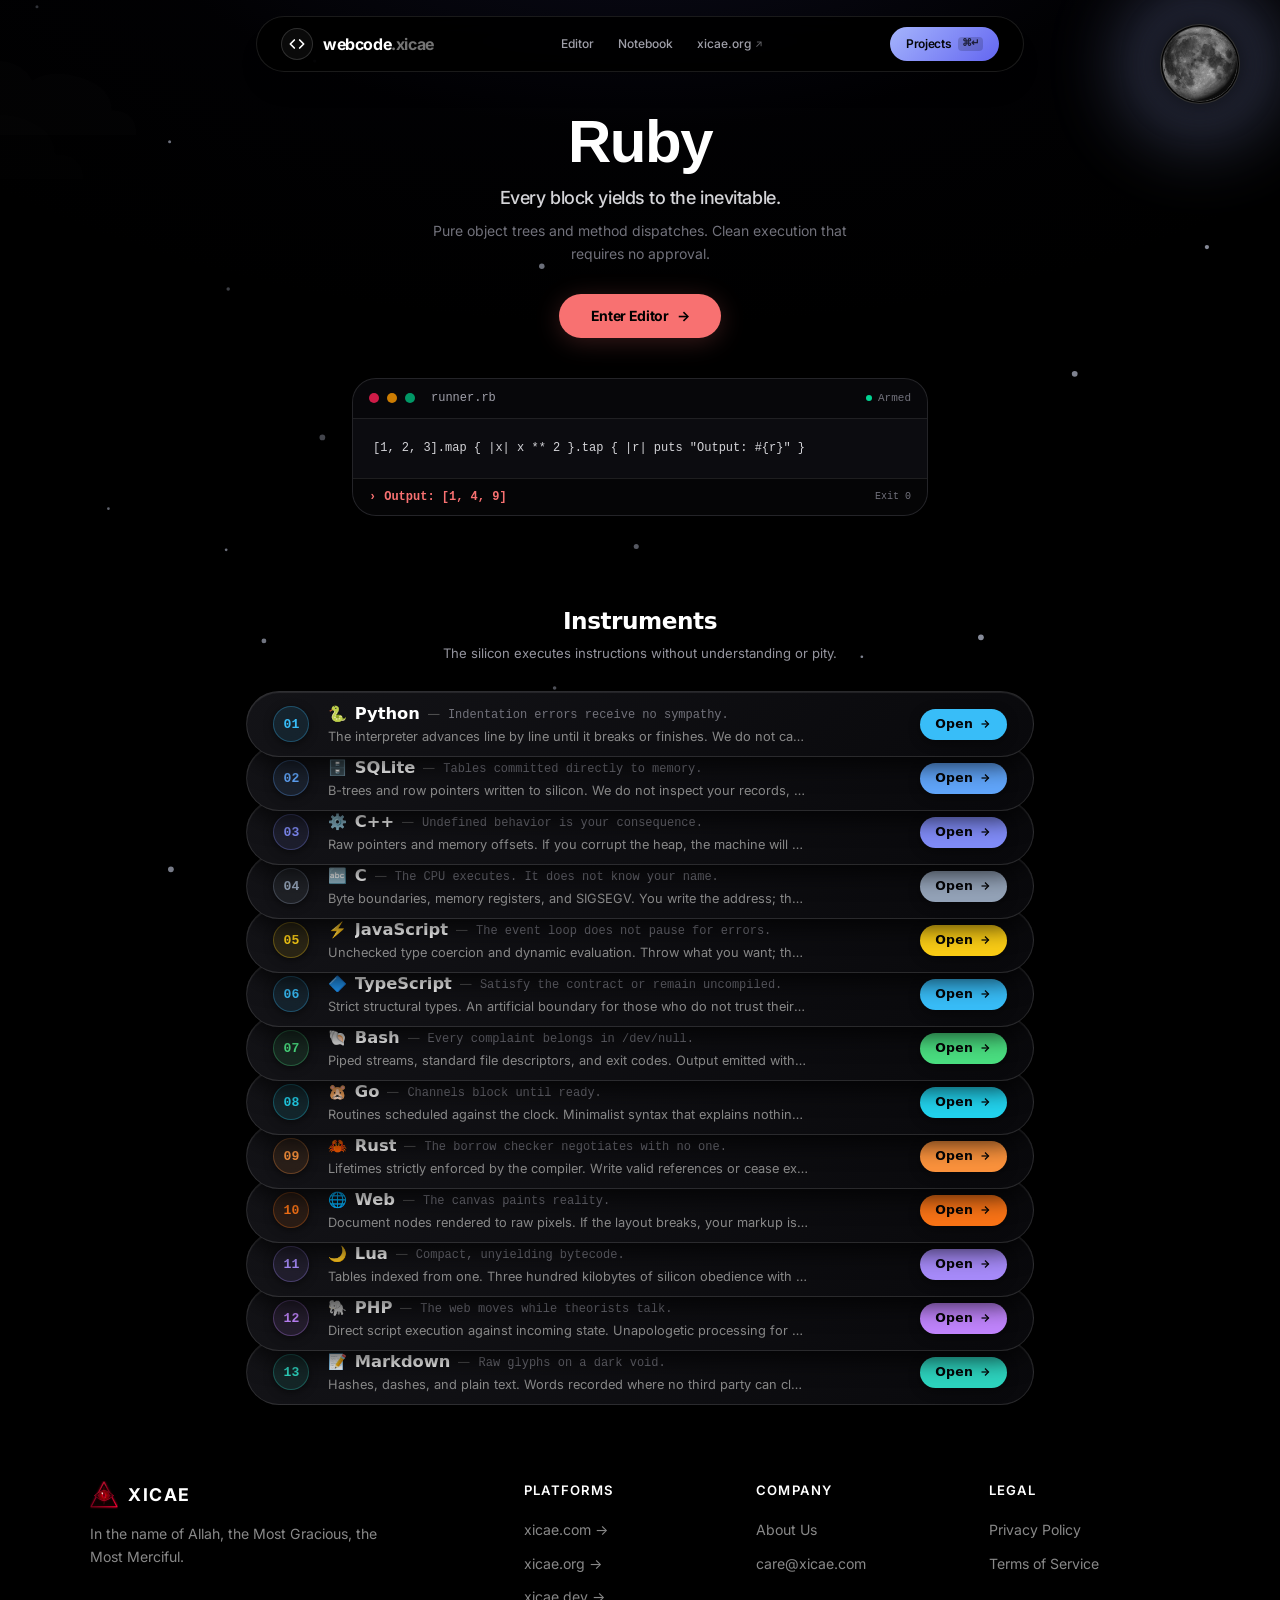
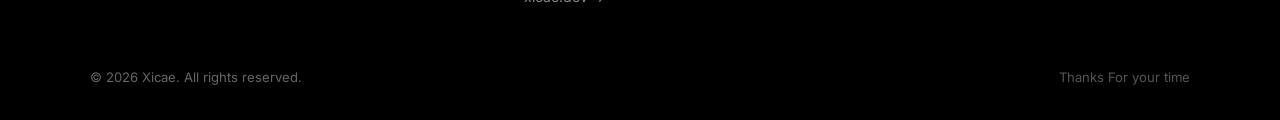
==== index.html @ 0f94bc00 "chore(release): verified static production build" ====
<!DOCTYPE html><html lang="en" class="dark"><head><meta charset="UTF-8"><meta name="viewport" content="width=device-width, initial-scale=1.0, interactive-widget=resizes-content"><link rel="icon" type="image/svg+xml" href="/favicon.svg"><link rel="apple-touch-icon" href="/apple-touch-icon.png"><link rel="manifest" href="/manifest.json"><meta name="theme-color" content="#000000"><meta name="color-scheme" content="dark"><link rel="canonical" href="https://ruby.xicae.dev/"><!-- Google Site Verification & Search Engine Directives --><meta name="google-site-verification" content="MqQHyilcFbIKvO7rDTBik4ATEg0v3QpHiaigQf0tq5s"><meta name="robots" content="index, follow, max-image-preview:large, max-snippet:-1, max-video-preview:-1"><!-- Instant Theme & Season Hydration --><script>(function(){const forceTheme = "dark";

      try {
        if (forceTheme === 'light') {
          document.documentElement.classList.remove('dark');
          document.documentElement.classList.add('light');
        } else if (forceTheme === 'dark') {
          document.documentElement.classList.remove('light');
          document.documentElement.classList.add('dark');
        } else {
          const match = document.cookie.match(/(?:^|; )webcode_theme=([^;]*)/);
          const cookieTheme = match ? decodeURIComponent(match[1]) : null;
          const localTheme = localStorage.getItem('webcode_theme');
          const theme = cookieTheme || localTheme || 'dark';
          if (theme === 'light') {
            document.documentElement.classList.remove('dark');
            document.documentElement.classList.add('light');
          } else {
            document.documentElement.classList.remove('light');
            document.documentElement.classList.add('dark');
          }
        }

        const savedSeason = localStorage.getItem('webcode_season') || 'full';
        document.documentElement.dataset.season = savedSeason;

        const isOled = localStorage.getItem('webcode_oled_mode') === 'true';
        if (isOled) {
          document.documentElement.dataset.oled = 'true';
          document.documentElement.classList.add('oled-mode');
        }
      } catch (e) {}
    })();</script><!-- SEO Meta Tags --><title>Ruby — Every block yields to the inevitable.</title><meta name="title" content="Ruby — Every block yields to the inevitable."><meta name="description" content="Pure object trees and method dispatches. Clean execution that requires no approval."><meta name="keywords" content="code editor, online compiler, python 3.12 editor, sqlite online, javascript playground, c++ online, webcode"><meta name="author" content="Xicae"><!-- Open Graph / Facebook --><meta property="og:type" content="website"><meta property="og:url" content="https://ruby.xicae.dev/"><meta property="og:title" content="Ruby — Every block yields to the inevitable."><meta property="og:description" content="Pure object trees and method dispatches. Clean execution that requires no approval."><meta property="og:image" content="https://webcode.xicae.dev/og-image.jpg"><meta property="og:image:width" content="1200"><meta property="og:image:height" content="630"><meta property="og:image:alt" content="WebCode Code Editor"><meta property="og:site_name" content="WebCode • Modern Code Editor"><meta property="og:locale" content="en_US"><!-- Twitter Card --><meta property="twitter:card" content="summary_large_image"><meta property="twitter:url" content="https://ruby.xicae.dev/"><meta property="twitter:title" content="Ruby — Every block yields to the inevitable."><meta property="twitter:description" content="Pure object trees and method dispatches. Clean execution that requires no approval."><meta property="twitter:image" content="https://webcode.xicae.dev/og-image.jpg"><!-- Organization Structured Data --><script type="application/ld+json">{"@context":"https://schema.org","@type":"Organization","@id":"https://xicae.org/#organization","name":"Xicae","url":"https://xicae.org","logo":"https://webcode.xicae.dev/favicon.svg"}</script><!-- Fonts: JetBrains Mono & Inter --><link rel="dns-prefetch" href="https://fonts.googleapis.com"><link rel="dns-prefetch" href="https://fonts.gstatic.com"><link rel="preconnect" href="https://fonts.googleapis.com"><link rel="preconnect" href="https://fonts.gstatic.com" crossorigin><link href="https://fonts.googleapis.com/css2?family=Inter:wght@400;500;600;700&family=JetBrains+Mono:wght@400;500;600&display=swap" rel="stylesheet"><link rel="stylesheet" href="/_astro/ideList.B0OX_Iau.css"><link rel="stylesheet" href="/_astro/index.CW1p8RVf.css"></head><body class="bg-[#000000] text-[#ffffff] antialiased selection:bg-white/20 selection:text-white min-h-screen flex flex-col font-['Inter',-apple-system,BlinkMacSystemFont,sans-serif] overflow-x-hidden"><div id="spatial-page-root" class="w-full flex-1 flex flex-col"><script type="application/ld+json">{"@context":"https://schema.org","@graph":[{"@type":"SoftwareApplication","name":"Ruby — Xicae","applicationCategory":"DeveloperApplication","operatingSystem":"Web Browser","offers":{"@type":"Offer","price":"0","priceCurrency":"USD"},"description":"Pure object trees and method dispatches. Clean execution that requires no approval."}]}</script><!-- Background Landscape Layer (z-0) --><div id="landscape-root" class="fixed inset-0 pointer-events-none z-0 overflow-hidden select-none transition-colors duration-1000" data-astro-cid-alc7umym><!-- Canvas Overlay for Stars, Rain, Blood Embers, Fog Motifs --><canvas id="weather-fx-canvas" class="absolute inset-0 w-full h-full pointer-events-none z-10" data-astro-cid-alc7umym></canvas><!-- Lightning Flash Overlay for Thunderstorms --><div id="lightning-flash-overlay" class="absolute inset-0 bg-white/20 pointer-events-none z-20 opacity-0 transition-opacity duration-75" data-astro-cid-alc7umym></div><!-- Drifting Eerie Fog & Cloud Wisps --><div class="cloud-layer absolute inset-0 z-0 overflow-hidden pointer-events-none opacity-20 transition-opacity duration-1000" data-astro-cid-alc7umym><svg class="cloud cloud-1 absolute top-8 sm:top-12 -left-40 w-72 sm:w-96 h-28 text-white/[0.04]" viewBox="0 0 100 45" fill="currentColor" data-astro-cid-alc7umym><path d="M15,35 Q5,35 5,22 Q5,12 18,12 Q22,5 34,5 Q46,5 50,13 Q58,8 70,12 Q82,16 82,25 Q92,25 92,35 Z" data-astro-cid-alc7umym></path></svg><svg class="cloud cloud-2 absolute top-14 sm:top-20 -left-64 w-80 sm:w-[480px] h-32 text-white/[0.02]" viewBox="0 0 100 45" fill="currentColor" data-astro-cid-alc7umym><path d="M20,35 Q10,35 10,25 Q10,15 22,15 Q25,8 35,8 Q45,8 48,15 Q55,10 65,14 Q75,18 75,26 Q85,26 85,35 Z" data-astro-cid-alc7umym></path></svg></div><!-- Deep Horizon Grounding Fade --><div class="absolute bottom-0 inset-x-0 h-44 bg-gradient-to-t from-black via-black/50 to-transparent pointer-events-none" data-astro-cid-alc7umym></div></div><!-- Majestic Celestial Moon (Top Right in Sky) --><div id="landscape-sun-container" class="fixed top-4 right-5 sm:top-6 sm:right-10 z-[9999] pointer-events-auto flex flex-col items-center select-none cursor-pointer" data-astro-cid-alc7umym><button id="landscape-sun-btn" type="button" onclick="window.cycleWeather ? window.cycleWeather() : null" class="relative group w-14 h-14 sm:w-16 sm:h-16 md:w-20 md:h-20 rounded-full flex items-center justify-center cursor-pointer hover:scale-105 active:scale-95 transition-all duration-300 pointer-events-auto" aria-label="Cycle Moon Phase" data-astro-cid-alc7umym><!-- Deep Atmospheric Corona Bloom --><div id="moon-corona-glow" class="absolute -inset-5 sm:-inset-7 md:-inset-9 rounded-full opacity-70 blur-2xl transition-all duration-1000 pointer-events-none" style="background: var(--season-corona, rgba(165, 180, 252, 0.45));" data-astro-cid-alc7umym></div><!-- Spherical Moon Body with Photorealistic Lunar Photography Texture --><div id="lunar-moon-disc" class="relative w-full h-full rounded-full overflow-hidden border border-white/20 shadow-[0_0_35px_rgba(0,0,0,0.95)] transition-all duration-700 pointer-events-none flex items-center justify-center bg-black" data-astro-cid-alc7umym><svg viewBox="0 0 100 100" class="w-full h-full" fill="none" xmlns="http://www.w3.org/2000/svg" data-astro-cid-alc7umym><defs data-astro-cid-alc7umym><!-- Blood Moon Shader (Real Observatory Eclipse Spectrum) --><filter id="bloodMoonFilter" color-interpolation-filters="sRGB" data-astro-cid-alc7umym><feColorMatrix type="matrix" values="
              1.45  0.02  0.00  0  0.18
              0.05  0.12  0.00  0  0.01
              0.02  0.02  0.08  0  0.01
              0.00  0.00  0.00  1  0
            " data-astro-cid-alc7umym></feColorMatrix><feComponentTransfer data-astro-cid-alc7umym><feFuncR type="linear" slope="1.3" intercept="-0.06" data-astro-cid-alc7umym></feFuncR><feFuncG type="linear" slope="0.3" intercept="0" data-astro-cid-alc7umym></feFuncG><feFuncB type="linear" slope="0.2" intercept="0" data-astro-cid-alc7umym></feFuncB></feComponentTransfer></filter><!-- Solar Coronal Eclipse Ring --><radialGradient id="solarCoronaGrad" cx="50%" cy="50%" r="50%" data-astro-cid-alc7umym><stop offset="76%" stop-color="#000000" stop-opacity="0" data-astro-cid-alc7umym></stop><stop offset="88%" stop-color="#f59e0b" stop-opacity="0.9" data-astro-cid-alc7umym></stop><stop offset="100%" stop-color="#ef4444" stop-opacity="1" data-astro-cid-alc7umym></stop></radialGradient><!-- 3D Volumetric Limb Darkening Gradient --><radialGradient id="lunarLimbDarkening" cx="35%" cy="32%" r="68%" data-astro-cid-alc7umym><stop offset="0%" stop-color="#ffffff" stop-opacity="0.08" data-astro-cid-alc7umym></stop><stop offset="65%" stop-color="#000000" stop-opacity="0" data-astro-cid-alc7umym></stop><stop offset="92%" stop-color="#000000" stop-opacity="0.55" data-astro-cid-alc7umym></stop><stop offset="100%" stop-color="#000000" stop-opacity="0.92" data-astro-cid-alc7umym></stop></radialGradient><!-- Sphere Clip --><clipPath id="lunarSphereClip" data-astro-cid-alc7umym><circle cx="50" cy="50" r="48" data-astro-cid-alc7umym></circle></clipPath></defs><!-- Photorealistic Lunar Surface --><g clip-path="url(#lunarSphereClip)" data-astro-cid-alc7umym><image id="moon-photoreal-img" href="/moon-photoreal.webp" x="2" y="2" width="96" height="96" preserveAspectRatio="xMidYMid slice" class="transition-all duration-1000" data-astro-cid-alc7umym></image><!-- Volumetric 3D Curvature --><circle cx="50" cy="50" r="48" fill="url(#lunarLimbDarkening)" class="pointer-events-none transition-all duration-1000" data-astro-cid-alc7umym></circle><!-- Dynamic Phase Terminator Shadow --><path id="moon-phase-shadow" d="M50,2 A48,48 0 0,1 50,98 A0,48 0 0,0 50,2 Z" fill="#000000" fill-opacity="0.9" class="transition-all duration-1000" data-astro-cid-alc7umym></path><!-- Solar Coronal Ring (For Eclipse event) --><circle id="moon-coronal-ring" cx="50" cy="50" r="48" fill="url(#solarCoronaGrad)" class="opacity-0 transition-opacity duration-1000 pointer-events-none" data-astro-cid-alc7umym></circle></g><!-- Razor-Thin Optical Rim --><circle cx="50" cy="50" r="48" stroke="rgba(255,255,255,0.2)" stroke-width="0.8" fill="none" class="pointer-events-none" data-astro-cid-alc7umym></circle></svg></div></button></div><script type="module" src="/_astro/CuteLandscape.astro_astro_type_script_index_0_lang.BYG5VIWE.js"></script><header class="fixed top-3 sm:top-4 left-0 right-0 z-40 px-3 sm:px-6 pointer-events-none" data-astro-cid-p5hdyzlj><div class="max-w-3xl mx-auto" data-astro-cid-p5hdyzlj><nav class="pointer-events-auto w-full h-[52px] sm:h-[56px] rounded-full border border-white/10 bg-black/90 backdrop-blur-xl px-4 sm:px-6 flex items-center justify-between shadow-xl" data-astro-cid-p5hdyzlj><!-- Brand Logo --><a href="/webcode" class="flex items-center gap-2.5 group shrink-0" title="WebCode IDE" data-astro-cid-p5hdyzlj><div class="w-8 h-8 rounded-full bg-white/[0.04] border border-white/15 flex items-center justify-center text-white group-hover:border-white/40 transition-all" data-astro-cid-p5hdyzlj><svg class="w-4 h-4 text-white" viewBox="0 0 24 24" fill="none" stroke="currentColor" stroke-width="2.5" stroke-linecap="round" stroke-linejoin="round" data-astro-cid-p5hdyzlj><polyline points="16 18 22 12 16 6" data-astro-cid-p5hdyzlj></polyline><polyline points="8 6 2 12 8 18" data-astro-cid-p5hdyzlj></polyline></svg></div><div class="flex items-center gap-1.5" data-astro-cid-p5hdyzlj><span class="font-bold text-sm sm:text-base tracking-tight text-white" data-astro-cid-p5hdyzlj>webcode<span class="text-neutral-500" data-astro-cid-p5hdyzlj>.xicae</span></span></div></a><!-- Navigation Anchors --><div class="hidden md:flex items-center gap-6 text-xs font-medium text-zinc-400" data-astro-cid-p5hdyzlj><a href="/webcode/editor/" class="hover:text-white transition-colors" data-astro-cid-p5hdyzlj>Editor</a><a href="/webcode/editor/?mode=notebook" class="hover:text-white transition-colors" data-astro-cid-p5hdyzlj>Notebook</a><a href="https://xicae.org" target="_blank" rel="noopener noreferrer" class="hover:text-white transition-colors flex items-center gap-1" data-astro-cid-p5hdyzlj><span data-astro-cid-p5hdyzlj>xicae.org</span><span class="text-[10px] opacity-60" data-astro-cid-p5hdyzlj>↗</span></a></div><!-- Projects Action --><div class="flex items-center gap-2 shrink-0" data-astro-cid-p5hdyzlj><a id="navbar-studio-btn" href="/webcode/projects/" class="season-btn h-8 sm:h-8.5 px-3.5 sm:px-4 rounded-full active:scale-95 text-xs font-semibold tracking-tight flex items-center gap-1.5 transition-all cursor-pointer" title="Workspace Projects" data-astro-cid-p5hdyzlj><span class="whitespace-nowrap" data-astro-cid-p5hdyzlj>Projects</span><span class="hidden sm:inline-block font-mono text-[10px] opacity-80 px-1 py-0.2 rounded bg-black/20" data-astro-cid-p5hdyzlj>⌘↵</span></a></div></nav></div></header><main class="relative z-10 w-full flex flex-col items-center overflow-x-hidden min-h-[calc(100vh-140px)]"><section class="relative z-10 pt-24 sm:pt-28 pb-12 px-4 sm:px-6 lg:px-8 max-w-4xl mx-auto w-full select-none"><!-- Intro Header --><div class="relative z-10 flex flex-col items-center text-center max-w-2xl mx-auto mb-10"><!-- Main Headline --><h1 class="text-3xl sm:text-5xl lg:text-6xl font-extrabold tracking-tight text-white mb-3 font-sans">Ruby</h1><!-- Cold Headline --><p class="text-base sm:text-lg font-medium text-zinc-300 max-w-lg mx-auto mb-2 tracking-tight">Every block yields to the inevitable.</p><!-- Plain Description --><p class="text-xs sm:text-sm text-zinc-500 max-w-md mx-auto mb-7 leading-relaxed">Pure object trees and method dispatches. Clean execution that requires no approval.</p><!-- Call to Action --><div class="flex items-center justify-center"><a id="hero-editor-btn" href="/editor/" data-astro-prefetch="hover" class="h-11 px-8 rounded-full text-black hover:opacity-95 active:scale-95 text-xs sm:text-sm font-bold tracking-tight flex items-center gap-2 transition-all cursor-pointer shadow-lg" style="background: #F87171; box-shadow: 0 4px 24px rgba(248, 113, 113, 0.22);"><span>Enter Editor</span><span class="text-sm">→</span></a></div></div><!-- Code Sandbox Capsule --><div class="max-w-xl mx-auto rounded-3xl border border-white/10 overflow-hidden text-left bg-[#0c0c10] shadow-2xl"><!-- Window Bar --><div class="h-10 px-4 border-b border-white/10 flex items-center justify-between bg-black/40"><div class="flex items-center gap-2"><div class="w-2.5 h-2.5 rounded-full bg-rose-500/80"></div><div class="w-2.5 h-2.5 rounded-full bg-amber-500/80"></div><div class="w-2.5 h-2.5 rounded-full bg-emerald-500/80"></div><span class="font-mono text-xs font-medium ml-2 text-zinc-400">runner.rb</span></div><div class="flex items-center gap-1.5 text-[11px] font-mono text-zinc-500"><span class="w-1.5 h-1.5 rounded-full bg-emerald-400"></span><span>Armed</span></div></div><!-- Code Content --><pre class="p-4 sm:p-5 font-mono text-xs leading-relaxed text-zinc-300 overflow-x-auto whitespace-pre-wrap">[1, 2, 3].map { |x| x ** 2 }.tap { |r| puts &quot;Output: #{r}&quot; }</pre><!-- Output Footer --><div class="px-4 py-2.5 border-t border-white/10 font-mono text-xs flex items-center justify-between bg-black/60"><div class="font-semibold flex items-center gap-2" style="color: #F87171;"><span>›</span><span>Output: [1, 4, 9]</span></div><span class="text-[10px] font-mono text-zinc-500">Exit 0</span></div></div></section><script type="module">window.addEventListener(`keydown`,e=>{if((e.metaKey||e.ctrlKey)&&e.key===`Enter`){let e=document.getElementById(`hero-editor-btn`);e&&e.click()}});</script><div class="pills-deck-container" data-astro-cid-v4u5d5kq><!-- Section Title --><div class="deck-header" data-astro-cid-v4u5d5kq><h2 class="deck-title" data-astro-cid-v4u5d5kq>Instruments</h2><p class="deck-subtitle" data-astro-cid-v4u5d5kq>The silicon executes instructions without understanding or pity.</p></div><!-- Stacked Pill Deck Architecture --><div class="module-pills-stack" data-astro-cid-v4u5d5kq><a href="/python" class="tool-stack-pill ide-stack-pill" data-id="python" data-category="runtime" data-text="python runtime indentation errors receive no sympathy. the interpreter advances line by line until it breaks or finishes. we do not care what you calculate." style="--tool-accent: #38BDF8; --tool-glow: rgba(56, 189, 248, 0.22); z-index: 30;" data-astro-prefetch="hover" data-astro-cid-v4u5d5kq><!-- Left: Number Badge + Details --><div class="pill-left-group" data-astro-cid-v4u5d5kq><span class="pill-index-badge" style="color: #38BDF8; border-color: rgba(56, 189, 248, 0.3); background: rgba(56, 189, 248, 0.1);" data-astro-cid-v4u5d5kq>01</span><div class="pill-text-group" data-astro-cid-v4u5d5kq><div class="pill-title-row" data-astro-cid-v4u5d5kq><span class="pill-icon" data-astro-cid-v4u5d5kq>🐍</span><h3 class="pill-item-title" data-astro-cid-v4u5d5kq>Python</h3><span class="pill-headline-sep" data-astro-cid-v4u5d5kq>—</span><span class="pill-headline-text" data-astro-cid-v4u5d5kq>Indentation errors receive no sympathy.</span></div><p class="pill-item-desc" data-astro-cid-v4u5d5kq>The interpreter advances line by line until it breaks or finishes. We do not care what you calculate.</p></div></div><!-- Right: Launch Button --><div class="pill-right-group" data-astro-cid-v4u5d5kq><span class="pill-action-btn" style="background: #38BDF8;" data-astro-cid-v4u5d5kq><span data-astro-cid-v4u5d5kq>Open</span><svg width="12" height="12" viewBox="0 0 24 24" fill="none" stroke="currentColor" stroke-width="2.5" data-astro-cid-v4u5d5kq><line x1="5" y1="12" x2="19" y2="12" data-astro-cid-v4u5d5kq></line><polyline points="12 5 19 12 12 19" data-astro-cid-v4u5d5kq></polyline></svg></span></div></a><a href="/sqlite" class="tool-stack-pill ide-stack-pill" data-id="sqlite" data-category="runtime" data-text="sqlite runtime tables committed directly to memory. b-trees and row pointers written to silicon. we do not inspect your records, and we do not store your queries." style="--tool-accent: #60A5FA; --tool-glow: rgba(96, 165, 250, 0.22); z-index: 29;" data-astro-prefetch="hover" data-astro-cid-v4u5d5kq><!-- Left: Number Badge + Details --><div class="pill-left-group" data-astro-cid-v4u5d5kq><span class="pill-index-badge" style="color: #60A5FA; border-color: rgba(96, 165, 250, 0.3); background: rgba(96, 165, 250, 0.1);" data-astro-cid-v4u5d5kq>02</span><div class="pill-text-group" data-astro-cid-v4u5d5kq><div class="pill-title-row" data-astro-cid-v4u5d5kq><span class="pill-icon" data-astro-cid-v4u5d5kq>🗄️</span><h3 class="pill-item-title" data-astro-cid-v4u5d5kq>SQLite</h3><span class="pill-headline-sep" data-astro-cid-v4u5d5kq>—</span><span class="pill-headline-text" data-astro-cid-v4u5d5kq>Tables committed directly to memory.</span></div><p class="pill-item-desc" data-astro-cid-v4u5d5kq>B-trees and row pointers written to silicon. We do not inspect your records, and we do not store your queries.</p></div></div><!-- Right: Launch Button --><div class="pill-right-group" data-astro-cid-v4u5d5kq><span class="pill-action-btn" style="background: #60A5FA;" data-astro-cid-v4u5d5kq><span data-astro-cid-v4u5d5kq>Open</span><svg width="12" height="12" viewBox="0 0 24 24" fill="none" stroke="currentColor" stroke-width="2.5" data-astro-cid-v4u5d5kq><line x1="5" y1="12" x2="19" y2="12" data-astro-cid-v4u5d5kq></line><polyline points="12 5 19 12 12 19" data-astro-cid-v4u5d5kq></polyline></svg></span></div></a><a href="/cpp" class="tool-stack-pill ide-stack-pill" data-id="cpp" data-category="runtime" data-text="c++ runtime undefined behavior is your consequence. raw pointers and memory offsets. if you corrupt the heap, the machine will crash without warning." style="--tool-accent: #818CF8; --tool-glow: rgba(129, 140, 248, 0.22); z-index: 28;" data-astro-prefetch="hover" data-astro-cid-v4u5d5kq><!-- Left: Number Badge + Details --><div class="pill-left-group" data-astro-cid-v4u5d5kq><span class="pill-index-badge" style="color: #818CF8; border-color: rgba(129, 140, 248, 0.3); background: rgba(129, 140, 248, 0.1);" data-astro-cid-v4u5d5kq>03</span><div class="pill-text-group" data-astro-cid-v4u5d5kq><div class="pill-title-row" data-astro-cid-v4u5d5kq><span class="pill-icon" data-astro-cid-v4u5d5kq>⚙️</span><h3 class="pill-item-title" data-astro-cid-v4u5d5kq>C++</h3><span class="pill-headline-sep" data-astro-cid-v4u5d5kq>—</span><span class="pill-headline-text" data-astro-cid-v4u5d5kq>Undefined behavior is your consequence.</span></div><p class="pill-item-desc" data-astro-cid-v4u5d5kq>Raw pointers and memory offsets. If you corrupt the heap, the machine will crash without warning.</p></div></div><!-- Right: Launch Button --><div class="pill-right-group" data-astro-cid-v4u5d5kq><span class="pill-action-btn" style="background: #818CF8;" data-astro-cid-v4u5d5kq><span data-astro-cid-v4u5d5kq>Open</span><svg width="12" height="12" viewBox="0 0 24 24" fill="none" stroke="currentColor" stroke-width="2.5" data-astro-cid-v4u5d5kq><line x1="5" y1="12" x2="19" y2="12" data-astro-cid-v4u5d5kq></line><polyline points="12 5 19 12 12 19" data-astro-cid-v4u5d5kq></polyline></svg></span></div></a><a href="/c" class="tool-stack-pill ide-stack-pill" data-id="c" data-category="runtime" data-text="c runtime the cpu executes. it does not know your name. byte boundaries, memory registers, and sigsegv. you write the address; the hardware obeys." style="--tool-accent: #94A3B8; --tool-glow: rgba(148, 163, 184, 0.22); z-index: 27;" data-astro-prefetch="hover" data-astro-cid-v4u5d5kq><!-- Left: Number Badge + Details --><div class="pill-left-group" data-astro-cid-v4u5d5kq><span class="pill-index-badge" style="color: #94A3B8; border-color: rgba(148, 163, 184, 0.3); background: rgba(148, 163, 184, 0.1);" data-astro-cid-v4u5d5kq>04</span><div class="pill-text-group" data-astro-cid-v4u5d5kq><div class="pill-title-row" data-astro-cid-v4u5d5kq><span class="pill-icon" data-astro-cid-v4u5d5kq>🔤</span><h3 class="pill-item-title" data-astro-cid-v4u5d5kq>C</h3><span class="pill-headline-sep" data-astro-cid-v4u5d5kq>—</span><span class="pill-headline-text" data-astro-cid-v4u5d5kq>The CPU executes. It does not know your name.</span></div><p class="pill-item-desc" data-astro-cid-v4u5d5kq>Byte boundaries, memory registers, and SIGSEGV. You write the address; the hardware obeys.</p></div></div><!-- Right: Launch Button --><div class="pill-right-group" data-astro-cid-v4u5d5kq><span class="pill-action-btn" style="background: #94A3B8;" data-astro-cid-v4u5d5kq><span data-astro-cid-v4u5d5kq>Open</span><svg width="12" height="12" viewBox="0 0 24 24" fill="none" stroke="currentColor" stroke-width="2.5" data-astro-cid-v4u5d5kq><line x1="5" y1="12" x2="19" y2="12" data-astro-cid-v4u5d5kq></line><polyline points="12 5 19 12 12 19" data-astro-cid-v4u5d5kq></polyline></svg></span></div></a><a href="/javascript" class="tool-stack-pill ide-stack-pill" data-id="javascript" data-category="runtime" data-text="javascript runtime the event loop does not pause for errors. unchecked type coercion and dynamic evaluation. throw what you want; the engine consumes it." style="--tool-accent: #FACC15; --tool-glow: rgba(250, 204, 21, 0.22); z-index: 26;" data-astro-prefetch="hover" data-astro-cid-v4u5d5kq><!-- Left: Number Badge + Details --><div class="pill-left-group" data-astro-cid-v4u5d5kq><span class="pill-index-badge" style="color: #FACC15; border-color: rgba(250, 204, 21, 0.3); background: rgba(250, 204, 21, 0.1);" data-astro-cid-v4u5d5kq>05</span><div class="pill-text-group" data-astro-cid-v4u5d5kq><div class="pill-title-row" data-astro-cid-v4u5d5kq><span class="pill-icon" data-astro-cid-v4u5d5kq>⚡</span><h3 class="pill-item-title" data-astro-cid-v4u5d5kq>JavaScript</h3><span class="pill-headline-sep" data-astro-cid-v4u5d5kq>—</span><span class="pill-headline-text" data-astro-cid-v4u5d5kq>The event loop does not pause for errors.</span></div><p class="pill-item-desc" data-astro-cid-v4u5d5kq>Unchecked type coercion and dynamic evaluation. Throw what you want; the engine consumes it.</p></div></div><!-- Right: Launch Button --><div class="pill-right-group" data-astro-cid-v4u5d5kq><span class="pill-action-btn" style="background: #FACC15;" data-astro-cid-v4u5d5kq><span data-astro-cid-v4u5d5kq>Open</span><svg width="12" height="12" viewBox="0 0 24 24" fill="none" stroke="currentColor" stroke-width="2.5" data-astro-cid-v4u5d5kq><line x1="5" y1="12" x2="19" y2="12" data-astro-cid-v4u5d5kq></line><polyline points="12 5 19 12 12 19" data-astro-cid-v4u5d5kq></polyline></svg></span></div></a><a href="/typescript" class="tool-stack-pill ide-stack-pill" data-id="typescript" data-category="runtime" data-text="typescript runtime satisfy the contract or remain uncompiled. strict structural types. an artificial boundary for those who do not trust their own logic." style="--tool-accent: #38BDF8; --tool-glow: rgba(56, 189, 248, 0.22); z-index: 25;" data-astro-prefetch="hover" data-astro-cid-v4u5d5kq><!-- Left: Number Badge + Details --><div class="pill-left-group" data-astro-cid-v4u5d5kq><span class="pill-index-badge" style="color: #38BDF8; border-color: rgba(56, 189, 248, 0.3); background: rgba(56, 189, 248, 0.1);" data-astro-cid-v4u5d5kq>06</span><div class="pill-text-group" data-astro-cid-v4u5d5kq><div class="pill-title-row" data-astro-cid-v4u5d5kq><span class="pill-icon" data-astro-cid-v4u5d5kq>🔷</span><h3 class="pill-item-title" data-astro-cid-v4u5d5kq>TypeScript</h3><span class="pill-headline-sep" data-astro-cid-v4u5d5kq>—</span><span class="pill-headline-text" data-astro-cid-v4u5d5kq>Satisfy the contract or remain uncompiled.</span></div><p class="pill-item-desc" data-astro-cid-v4u5d5kq>Strict structural types. An artificial boundary for those who do not trust their own logic.</p></div></div><!-- Right: Launch Button --><div class="pill-right-group" data-astro-cid-v4u5d5kq><span class="pill-action-btn" style="background: #38BDF8;" data-astro-cid-v4u5d5kq><span data-astro-cid-v4u5d5kq>Open</span><svg width="12" height="12" viewBox="0 0 24 24" fill="none" stroke="currentColor" stroke-width="2.5" data-astro-cid-v4u5d5kq><line x1="5" y1="12" x2="19" y2="12" data-astro-cid-v4u5d5kq></line><polyline points="12 5 19 12 12 19" data-astro-cid-v4u5d5kq></polyline></svg></span></div></a><a href="/bash" class="tool-stack-pill ide-stack-pill" data-id="bash" data-category="runtime" data-text="bash runtime every complaint belongs in /dev/null. piped streams, standard file descriptors, and exit codes. output emitted without conversation." style="--tool-accent: #4ADE80; --tool-glow: rgba(74, 222, 128, 0.22); z-index: 24;" data-astro-prefetch="hover" data-astro-cid-v4u5d5kq><!-- Left: Number Badge + Details --><div class="pill-left-group" data-astro-cid-v4u5d5kq><span class="pill-index-badge" style="color: #4ADE80; border-color: rgba(74, 222, 128, 0.3); background: rgba(74, 222, 128, 0.1);" data-astro-cid-v4u5d5kq>07</span><div class="pill-text-group" data-astro-cid-v4u5d5kq><div class="pill-title-row" data-astro-cid-v4u5d5kq><span class="pill-icon" data-astro-cid-v4u5d5kq>🐚</span><h3 class="pill-item-title" data-astro-cid-v4u5d5kq>Bash</h3><span class="pill-headline-sep" data-astro-cid-v4u5d5kq>—</span><span class="pill-headline-text" data-astro-cid-v4u5d5kq>Every complaint belongs in /dev/null.</span></div><p class="pill-item-desc" data-astro-cid-v4u5d5kq>Piped streams, standard file descriptors, and exit codes. Output emitted without conversation.</p></div></div><!-- Right: Launch Button --><div class="pill-right-group" data-astro-cid-v4u5d5kq><span class="pill-action-btn" style="background: #4ADE80;" data-astro-cid-v4u5d5kq><span data-astro-cid-v4u5d5kq>Open</span><svg width="12" height="12" viewBox="0 0 24 24" fill="none" stroke="currentColor" stroke-width="2.5" data-astro-cid-v4u5d5kq><line x1="5" y1="12" x2="19" y2="12" data-astro-cid-v4u5d5kq></line><polyline points="12 5 19 12 12 19" data-astro-cid-v4u5d5kq></polyline></svg></span></div></a><a href="/go" class="tool-stack-pill ide-stack-pill" data-id="go" data-category="runtime" data-text="go runtime channels block until ready. routines scheduled against the clock. minimalist syntax that explains nothing to observers." style="--tool-accent: #22D3EE; --tool-glow: rgba(34, 211, 238, 0.22); z-index: 23;" data-astro-prefetch="hover" data-astro-cid-v4u5d5kq><!-- Left: Number Badge + Details --><div class="pill-left-group" data-astro-cid-v4u5d5kq><span class="pill-index-badge" style="color: #22D3EE; border-color: rgba(34, 211, 238, 0.3); background: rgba(34, 211, 238, 0.1);" data-astro-cid-v4u5d5kq>08</span><div class="pill-text-group" data-astro-cid-v4u5d5kq><div class="pill-title-row" data-astro-cid-v4u5d5kq><span class="pill-icon" data-astro-cid-v4u5d5kq>🐹</span><h3 class="pill-item-title" data-astro-cid-v4u5d5kq>Go</h3><span class="pill-headline-sep" data-astro-cid-v4u5d5kq>—</span><span class="pill-headline-text" data-astro-cid-v4u5d5kq>Channels block until ready.</span></div><p class="pill-item-desc" data-astro-cid-v4u5d5kq>Routines scheduled against the clock. Minimalist syntax that explains nothing to observers.</p></div></div><!-- Right: Launch Button --><div class="pill-right-group" data-astro-cid-v4u5d5kq><span class="pill-action-btn" style="background: #22D3EE;" data-astro-cid-v4u5d5kq><span data-astro-cid-v4u5d5kq>Open</span><svg width="12" height="12" viewBox="0 0 24 24" fill="none" stroke="currentColor" stroke-width="2.5" data-astro-cid-v4u5d5kq><line x1="5" y1="12" x2="19" y2="12" data-astro-cid-v4u5d5kq></line><polyline points="12 5 19 12 12 19" data-astro-cid-v4u5d5kq></polyline></svg></span></div></a><a href="/rust" class="tool-stack-pill ide-stack-pill" data-id="rust" data-category="runtime" data-text="rust runtime the borrow checker negotiates with no one. lifetimes strictly enforced by the compiler. write valid references or cease execution." style="--tool-accent: #FB923C; --tool-glow: rgba(251, 146, 60, 0.22); z-index: 22;" data-astro-prefetch="hover" data-astro-cid-v4u5d5kq><!-- Left: Number Badge + Details --><div class="pill-left-group" data-astro-cid-v4u5d5kq><span class="pill-index-badge" style="color: #FB923C; border-color: rgba(251, 146, 60, 0.3); background: rgba(251, 146, 60, 0.1);" data-astro-cid-v4u5d5kq>09</span><div class="pill-text-group" data-astro-cid-v4u5d5kq><div class="pill-title-row" data-astro-cid-v4u5d5kq><span class="pill-icon" data-astro-cid-v4u5d5kq>🦀</span><h3 class="pill-item-title" data-astro-cid-v4u5d5kq>Rust</h3><span class="pill-headline-sep" data-astro-cid-v4u5d5kq>—</span><span class="pill-headline-text" data-astro-cid-v4u5d5kq>The borrow checker negotiates with no one.</span></div><p class="pill-item-desc" data-astro-cid-v4u5d5kq>Lifetimes strictly enforced by the compiler. Write valid references or cease execution.</p></div></div><!-- Right: Launch Button --><div class="pill-right-group" data-astro-cid-v4u5d5kq><span class="pill-action-btn" style="background: #FB923C;" data-astro-cid-v4u5d5kq><span data-astro-cid-v4u5d5kq>Open</span><svg width="12" height="12" viewBox="0 0 24 24" fill="none" stroke="currentColor" stroke-width="2.5" data-astro-cid-v4u5d5kq><line x1="5" y1="12" x2="19" y2="12" data-astro-cid-v4u5d5kq></line><polyline points="12 5 19 12 12 19" data-astro-cid-v4u5d5kq></polyline></svg></span></div></a><a href="/html" class="tool-stack-pill ide-stack-pill" data-id="html" data-category="runtime" data-text="web runtime the canvas paints reality. document nodes rendered to raw pixels. if the layout breaks, your markup is wrong." style="--tool-accent: #F97316; --tool-glow: rgba(249, 115, 22, 0.22); z-index: 21;" data-astro-prefetch="hover" data-astro-cid-v4u5d5kq><!-- Left: Number Badge + Details --><div class="pill-left-group" data-astro-cid-v4u5d5kq><span class="pill-index-badge" style="color: #F97316; border-color: rgba(249, 115, 22, 0.3); background: rgba(249, 115, 22, 0.1);" data-astro-cid-v4u5d5kq>10</span><div class="pill-text-group" data-astro-cid-v4u5d5kq><div class="pill-title-row" data-astro-cid-v4u5d5kq><span class="pill-icon" data-astro-cid-v4u5d5kq>🌐</span><h3 class="pill-item-title" data-astro-cid-v4u5d5kq>Web</h3><span class="pill-headline-sep" data-astro-cid-v4u5d5kq>—</span><span class="pill-headline-text" data-astro-cid-v4u5d5kq>The canvas paints reality.</span></div><p class="pill-item-desc" data-astro-cid-v4u5d5kq>Document nodes rendered to raw pixels. If the layout breaks, your markup is wrong.</p></div></div><!-- Right: Launch Button --><div class="pill-right-group" data-astro-cid-v4u5d5kq><span class="pill-action-btn" style="background: #F97316;" data-astro-cid-v4u5d5kq><span data-astro-cid-v4u5d5kq>Open</span><svg width="12" height="12" viewBox="0 0 24 24" fill="none" stroke="currentColor" stroke-width="2.5" data-astro-cid-v4u5d5kq><line x1="5" y1="12" x2="19" y2="12" data-astro-cid-v4u5d5kq></line><polyline points="12 5 19 12 12 19" data-astro-cid-v4u5d5kq></polyline></svg></span></div></a><a href="/lua" class="tool-stack-pill ide-stack-pill" data-id="lua" data-category="runtime" data-text="lua runtime compact, unyielding bytecode. tables indexed from one. three hundred kilobytes of silicon obedience with zero excess." style="--tool-accent: #A78BFA; --tool-glow: rgba(167, 139, 250, 0.22); z-index: 20;" data-astro-prefetch="hover" data-astro-cid-v4u5d5kq><!-- Left: Number Badge + Details --><div class="pill-left-group" data-astro-cid-v4u5d5kq><span class="pill-index-badge" style="color: #A78BFA; border-color: rgba(167, 139, 250, 0.3); background: rgba(167, 139, 250, 0.1);" data-astro-cid-v4u5d5kq>11</span><div class="pill-text-group" data-astro-cid-v4u5d5kq><div class="pill-title-row" data-astro-cid-v4u5d5kq><span class="pill-icon" data-astro-cid-v4u5d5kq>🌙</span><h3 class="pill-item-title" data-astro-cid-v4u5d5kq>Lua</h3><span class="pill-headline-sep" data-astro-cid-v4u5d5kq>—</span><span class="pill-headline-text" data-astro-cid-v4u5d5kq>Compact, unyielding bytecode.</span></div><p class="pill-item-desc" data-astro-cid-v4u5d5kq>Tables indexed from one. Three hundred kilobytes of silicon obedience with zero excess.</p></div></div><!-- Right: Launch Button --><div class="pill-right-group" data-astro-cid-v4u5d5kq><span class="pill-action-btn" style="background: #A78BFA;" data-astro-cid-v4u5d5kq><span data-astro-cid-v4u5d5kq>Open</span><svg width="12" height="12" viewBox="0 0 24 24" fill="none" stroke="currentColor" stroke-width="2.5" data-astro-cid-v4u5d5kq><line x1="5" y1="12" x2="19" y2="12" data-astro-cid-v4u5d5kq></line><polyline points="12 5 19 12 12 19" data-astro-cid-v4u5d5kq></polyline></svg></span></div></a><a href="/php" class="tool-stack-pill ide-stack-pill" data-id="php" data-category="runtime" data-text="php runtime the web moves while theorists talk. direct script execution against incoming state. unapologetic processing for practical outcomes." style="--tool-accent: #C084FC; --tool-glow: rgba(192, 132, 252, 0.22); z-index: 19;" data-astro-prefetch="hover" data-astro-cid-v4u5d5kq><!-- Left: Number Badge + Details --><div class="pill-left-group" data-astro-cid-v4u5d5kq><span class="pill-index-badge" style="color: #C084FC; border-color: rgba(192, 132, 252, 0.3); background: rgba(192, 132, 252, 0.1);" data-astro-cid-v4u5d5kq>12</span><div class="pill-text-group" data-astro-cid-v4u5d5kq><div class="pill-title-row" data-astro-cid-v4u5d5kq><span class="pill-icon" data-astro-cid-v4u5d5kq>🐘</span><h3 class="pill-item-title" data-astro-cid-v4u5d5kq>PHP</h3><span class="pill-headline-sep" data-astro-cid-v4u5d5kq>—</span><span class="pill-headline-text" data-astro-cid-v4u5d5kq>The web moves while theorists talk.</span></div><p class="pill-item-desc" data-astro-cid-v4u5d5kq>Direct script execution against incoming state. Unapologetic processing for practical outcomes.</p></div></div><!-- Right: Launch Button --><div class="pill-right-group" data-astro-cid-v4u5d5kq><span class="pill-action-btn" style="background: #C084FC;" data-astro-cid-v4u5d5kq><span data-astro-cid-v4u5d5kq>Open</span><svg width="12" height="12" viewBox="0 0 24 24" fill="none" stroke="currentColor" stroke-width="2.5" data-astro-cid-v4u5d5kq><line x1="5" y1="12" x2="19" y2="12" data-astro-cid-v4u5d5kq></line><polyline points="12 5 19 12 12 19" data-astro-cid-v4u5d5kq></polyline></svg></span></div></a><a href="/markdown" class="tool-stack-pill ide-stack-pill" data-id="markdown" data-category="runtime" data-text="markdown runtime raw glyphs on a dark void. hashes, dashes, and plain text. words recorded where no third party can claim ownership." style="--tool-accent: #2DD4BF; --tool-glow: rgba(45, 212, 191, 0.22); z-index: 18;" data-astro-prefetch="hover" data-astro-cid-v4u5d5kq><!-- Left: Number Badge + Details --><div class="pill-left-group" data-astro-cid-v4u5d5kq><span class="pill-index-badge" style="color: #2DD4BF; border-color: rgba(45, 212, 191, 0.3); background: rgba(45, 212, 191, 0.1);" data-astro-cid-v4u5d5kq>13</span><div class="pill-text-group" data-astro-cid-v4u5d5kq><div class="pill-title-row" data-astro-cid-v4u5d5kq><span class="pill-icon" data-astro-cid-v4u5d5kq>📝</span><h3 class="pill-item-title" data-astro-cid-v4u5d5kq>Markdown</h3><span class="pill-headline-sep" data-astro-cid-v4u5d5kq>—</span><span class="pill-headline-text" data-astro-cid-v4u5d5kq>Raw glyphs on a dark void.</span></div><p class="pill-item-desc" data-astro-cid-v4u5d5kq>Hashes, dashes, and plain text. Words recorded where no third party can claim ownership.</p></div></div><!-- Right: Launch Button --><div class="pill-right-group" data-astro-cid-v4u5d5kq><span class="pill-action-btn" style="background: #2DD4BF;" data-astro-cid-v4u5d5kq><span data-astro-cid-v4u5d5kq>Open</span><svg width="12" height="12" viewBox="0 0 24 24" fill="none" stroke="currentColor" stroke-width="2.5" data-astro-cid-v4u5d5kq><line x1="5" y1="12" x2="19" y2="12" data-astro-cid-v4u5d5kq></line><polyline points="12 5 19 12 12 19" data-astro-cid-v4u5d5kq></polyline></svg></span></div></a></div></div></main><footer class="site-footer" data-astro-cid-a5n2ddfz><div class="footer-container" data-astro-cid-a5n2ddfz><div class="footer-grid" data-astro-cid-a5n2ddfz><!-- Brand Info --><div class="footer-brand" data-astro-cid-a5n2ddfz><a href="/" class="brand-wrapper" data-astro-cid-a5n2ddfz><img src="/favicon.svg" alt="Xicae Logo" class="brand-logo" width="28" height="28" data-astro-cid-a5n2ddfz><span class="brand-name" data-astro-cid-a5n2ddfz>XICAE</span></a><p class="brand-desc" data-astro-cid-a5n2ddfz>In the name of Allah, the Most Gracious, the Most Merciful.</p></div><!-- Network Portals (Main 3 Domains Only) --><div class="footer-col" data-astro-cid-a5n2ddfz><h4 class="footer-col-title" data-astro-cid-a5n2ddfz>Platforms</h4><ul class="footer-col-links" data-astro-cid-a5n2ddfz><li data-astro-cid-a5n2ddfz><a href="https://xicae.com" target="_blank" rel="noopener" data-astro-cid-a5n2ddfz>xicae.com &rarr;</a></li><li data-astro-cid-a5n2ddfz><a href="https://xicae.org" target="_blank" rel="noopener" data-astro-cid-a5n2ddfz>xicae.org &rarr;</a></li><li data-astro-cid-a5n2ddfz><a href="https://xicae.dev" target="_blank" rel="noopener" data-astro-cid-a5n2ddfz>xicae.dev &rarr;</a></li></ul></div><!-- Foundation Column --><div class="footer-col" data-astro-cid-a5n2ddfz><h4 class="footer-col-title" data-astro-cid-a5n2ddfz>Company</h4><ul class="footer-col-links" data-astro-cid-a5n2ddfz><li data-astro-cid-a5n2ddfz><a href="https://xicae.com/about" target="_blank" rel="noopener" data-astro-cid-a5n2ddfz>About Us</a></li><li data-astro-cid-a5n2ddfz><a href="mailto:care@xicae.com" data-astro-cid-a5n2ddfz>care@xicae.com</a></li></ul></div><!-- Legal Column --><div class="footer-col" data-astro-cid-a5n2ddfz><h4 class="footer-col-title" data-astro-cid-a5n2ddfz>Legal</h4><ul class="footer-col-links" data-astro-cid-a5n2ddfz><li data-astro-cid-a5n2ddfz><a href="https://xicae.com/privacy" target="_blank" rel="noopener" data-astro-cid-a5n2ddfz>Privacy Policy</a></li><li data-astro-cid-a5n2ddfz><a href="https://xicae.com/terms" target="_blank" rel="noopener" data-astro-cid-a5n2ddfz>Terms of Service</a></li></ul></div></div><div class="footer-bottom" data-astro-cid-a5n2ddfz><p data-astro-cid-a5n2ddfz>&copy; 2026 Xicae. All rights reserved.</p><p class="footer-bottom-tagline" data-astro-cid-a5n2ddfz>Thanks For your time</p></div></div></footer></div><script>
      if ('serviceWorker' in navigator && window.location.hostname !== 'localhost' && window.location.hostname !== '127.0.0.1') {
        window.addEventListener('load', () => {
          navigator.serviceWorker.register('/sw.js').catch(() => {});
        });
      }

      // Suppress browser PWA prompt and route install requests to Google Play Store
      window.addEventListener('beforeinstallprompt', (e) => {
        e.preventDefault();
      });
    </script></body></html>
---- _astro/index.CW1p8RVf.css ----
#landscape-root[data-astro-cid-alc7umym]{background:var(--season-sky,#000)}.cloud[data-astro-cid-alc7umym]{animation-timing-function:linear;animation-iteration-count:infinite}.cloud-1[data-astro-cid-alc7umym]{animation-name:floatCloud;animation-duration:80s}.cloud-2[data-astro-cid-alc7umym]{animation-name:floatCloud;animation-duration:110s;animation-delay:-40s}@keyframes floatCloud{0%{transform:translate(-300px)}to{transform:translate(calc(100vw + 320px))}}.season-nav[data-astro-cid-p5hdyzlj]{background:var(--season-card-bg);border-color:var(--season-card-border);box-shadow:var(--season-card-shadow)}.season-logo-disc[data-astro-cid-p5hdyzlj]{background:var(--season-accent-gradient)}.season-brand-text[data-astro-cid-p5hdyzlj]{color:var(--season-text-title)}.season-btn[data-astro-cid-p5hdyzlj]{background:var(--season-accent-gradient);color:var(--season-accent-text,#fff)}.site-footer[data-astro-cid-a5n2ddfz]{z-index:10;background:#000;border-top:none;width:100%;padding:1.25rem 1.25rem 2rem;position:relative}.footer-container[data-astro-cid-a5n2ddfz]{max-width:1100px;margin:0 auto}.footer-grid[data-astro-cid-a5n2ddfz]{grid-template-columns:2fr 1fr 1fr 1fr;gap:2rem;margin-bottom:1.75rem;display:grid}@media (width<=768px){.site-footer[data-astro-cid-a5n2ddfz]{padding:1rem 1rem 1.75rem!important}.footer-grid[data-astro-cid-a5n2ddfz]{grid-template-columns:1fr;gap:1.25rem;margin-bottom:1.25rem}}.brand-wrapper[data-astro-cid-a5n2ddfz]{align-items:center;gap:.65rem;margin-bottom:.85rem;text-decoration:none;display:inline-flex}.brand-logo[data-astro-cid-a5n2ddfz]{display:block}.brand-name[data-astro-cid-a5n2ddfz]{letter-spacing:.08em;color:#fff;font-size:1.1rem;font-weight:700}.brand-desc[data-astro-cid-a5n2ddfz]{color:#888;max-width:320px;margin:0;font-size:.88rem;line-height:1.6}.footer-col-title[data-astro-cid-a5n2ddfz]{text-transform:uppercase;letter-spacing:.08em;color:#fff;margin:0 0 1rem;font-size:.82rem;font-weight:600}.footer-col-links[data-astro-cid-a5n2ddfz]{flex-direction:column;gap:.6rem;margin:0;padding:0;list-style:none;display:flex}.footer-col-links[data-astro-cid-a5n2ddfz] a[data-astro-cid-a5n2ddfz]{color:#888;font-size:.88rem;text-decoration:none;transition:color .15s}.footer-col-links[data-astro-cid-a5n2ddfz] a[data-astro-cid-a5n2ddfz]:hover{color:#fff}.footer-bottom[data-astro-cid-a5n2ddfz]{color:#666;border-top:none;flex-wrap:wrap;justify-content:space-between;align-items:center;gap:.75rem;padding-top:2rem;font-size:.82rem;display:flex}.footer-bottom[data-astro-cid-a5n2ddfz] p[data-astro-cid-a5n2ddfz]{margin:0}.footer-bottom-tagline[data-astro-cid-a5n2ddfz]{color:#555}.pills-deck-container[data-astro-cid-v4u5d5kq]{box-sizing:border-box;user-select:none;width:100%;max-width:820px;margin:0 auto;padding:2.5rem 1rem 3.5rem}.deck-header[data-astro-cid-v4u5d5kq]{text-align:center;margin-bottom:1.75rem}.deck-title[data-astro-cid-v4u5d5kq]{color:#fff;letter-spacing:-.02em;margin:0 0 .35rem;font-family:system-ui,-apple-system,sans-serif;font-size:clamp(1.2rem,3vw,1.45rem);font-weight:700}.deck-subtitle[data-astro-cid-v4u5d5kq]{color:#94949e;max-width:480px;margin:0 auto;font-size:.82rem;line-height:1.45}.module-pills-stack[data-astro-cid-v4u5d5kq]{box-sizing:border-box;flex-direction:column;gap:0;width:100%;display:flex;position:relative}.tool-stack-pill[data-astro-cid-v4u5d5kq]{color:#faf4e8;box-sizing:border-box;background:linear-gradient(135deg,#131317 0%,#09090c 100%);border:1px solid #ffffff1f;border-radius:9999px;justify-content:space-between;align-items:center;min-width:0;height:66px;margin-top:-12px;padding:0 1.65rem;text-decoration:none;transition:transform .25s cubic-bezier(.16,1,.3,1),border-color .25s,background .25s,box-shadow .25s,z-index .25s;display:flex;position:relative;box-shadow:0 8px 24px #000000bf,inset 0 1px 1px #ffffff1a}.tool-stack-pill[data-astro-cid-v4u5d5kq]:first-child{margin-top:0!important}.tool-stack-pill[data-astro-cid-v4u5d5kq]:hover{box-shadow:0 18px 42px #000000f2, 0 0 26px var(--tool-glow,#38bdf840);background:linear-gradient(135deg,#1d1d25 0%,#111116 100%);transform:translateY(-5px)scale(1.012);border-color:var(--tool-accent,#38bdf8)!important;z-index:60!important}.pill-left-group[data-astro-cid-v4u5d5kq]{flex:1;align-items:center;gap:1.15rem;min-width:0;display:flex}.pill-index-badge[data-astro-cid-v4u5d5kq]{border:1px solid;border-radius:50%;flex-shrink:0;justify-content:center;align-items:center;width:36px;height:36px;font-family:monospace;font-size:.82rem;font-weight:800;display:flex;box-shadow:0 2px 8px #00000080}.pill-text-group[data-astro-cid-v4u5d5kq]{flex-direction:column;justify-content:center;gap:.15rem;min-width:0;display:flex}.pill-title-row[data-astro-cid-v4u5d5kq]{align-items:center;gap:.5rem;min-width:0;display:flex}.pill-icon[data-astro-cid-v4u5d5kq]{flex-shrink:0;font-size:.95rem}.pill-headline-sep[data-astro-cid-v4u5d5kq]{color:#555;flex-shrink:0;font-size:.72rem}.pill-item-title[data-astro-cid-v4u5d5kq]{color:#fff;white-space:nowrap;text-overflow:ellipsis;margin:0;font-family:system-ui,-apple-system,sans-serif;font-size:1.02rem;font-weight:700;line-height:1.25;overflow:hidden}.pill-headline-text[data-astro-cid-v4u5d5kq]{color:#71717a;white-space:nowrap;text-overflow:ellipsis;font-family:monospace;font-size:.75rem;overflow:hidden}.pill-item-desc[data-astro-cid-v4u5d5kq]{color:#888;white-space:nowrap;text-overflow:ellipsis;max-width:480px;margin:0;font-size:.8rem;line-height:1.35;overflow:hidden}.pill-right-group[data-astro-cid-v4u5d5kq]{flex-shrink:0;align-items:center;gap:.75rem;margin-left:1.25rem;display:flex}.pill-action-btn[data-astro-cid-v4u5d5kq]{color:#040406;letter-spacing:.02em;border-radius:9999px;align-items:center;gap:.4rem;padding:.36rem .95rem;font-family:system-ui,-apple-system,sans-serif;font-size:.78rem;font-weight:700;transition:transform .2s,filter .2s;display:inline-flex;box-shadow:0 3px 12px #0006}.tool-stack-pill[data-astro-cid-v4u5d5kq]:hover .pill-action-btn[data-astro-cid-v4u5d5kq]{filter:brightness(1.1);transform:scale(1.05)}@media (width<=680px){.pill-headline-sep[data-astro-cid-v4u5d5kq],.pill-headline-text[data-astro-cid-v4u5d5kq]{display:none}}@media (width<=640px){.tool-stack-pill[data-astro-cid-v4u5d5kq]{height:56px;margin-top:-10px;padding:0 1rem}.pill-left-group[data-astro-cid-v4u5d5kq]{gap:.75rem}.pill-index-badge[data-astro-cid-v4u5d5kq]{width:30px;height:30px;font-size:.72rem}.pill-item-title[data-astro-cid-v4u5d5kq]{font-size:.94rem}.pill-item-desc[data-astro-cid-v4u5d5kq]{max-width:220px;font-size:.75rem}}
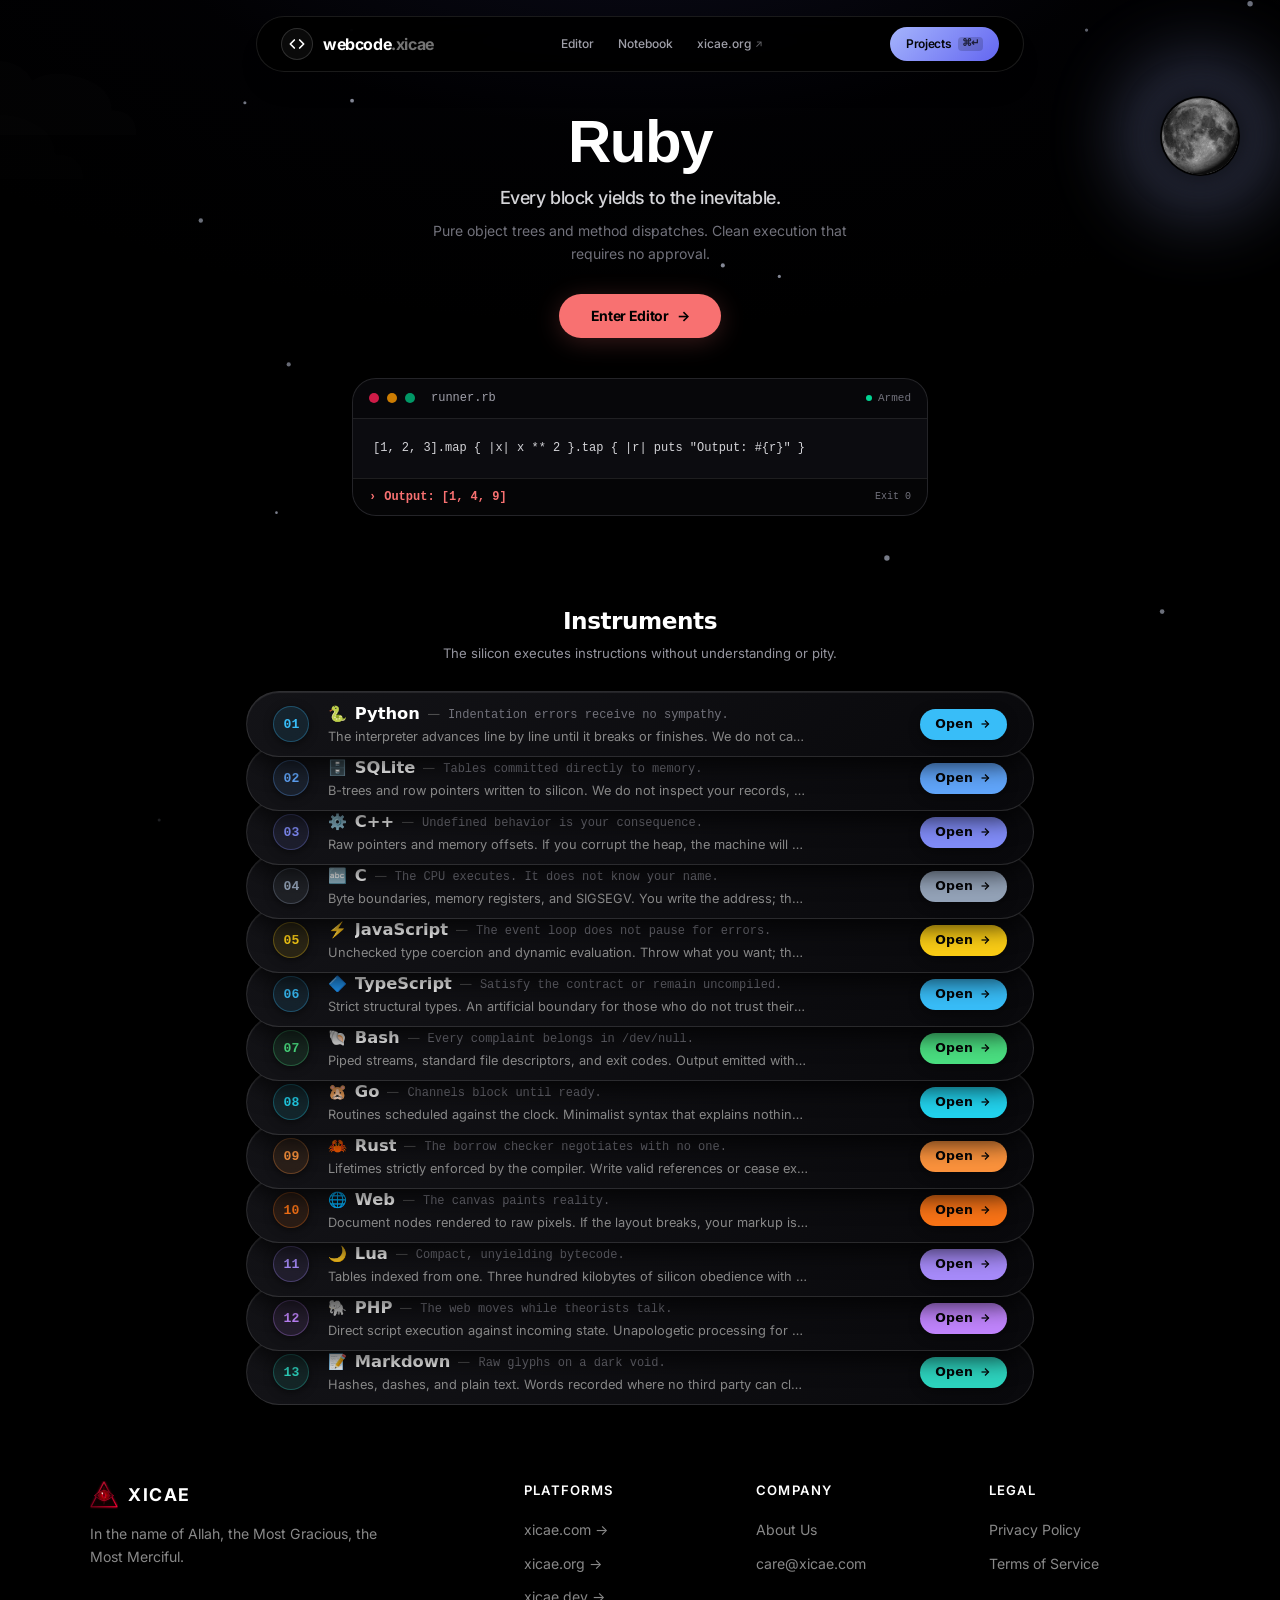
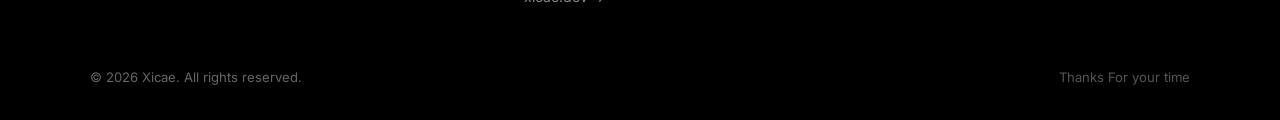
==== commit f0147158: "chore(release): verified static production build" ====
--- a/index.html
+++ b/index.html
@@ -30,12 +30,12 @@
           document.documentElement.classList.add('oled-mode');
         }
       } catch (e) {}
-    })();</script><!-- SEO Meta Tags --><title>Ruby — Every block yields to the inevitable.</title><meta name="title" content="Ruby — Every block yields to the inevitable."><meta name="description" content="Pure object trees and method dispatches. Clean execution that requires no approval."><meta name="keywords" content="code editor, online compiler, python 3.12 editor, sqlite online, javascript playground, c++ online, webcode"><meta name="author" content="Xicae"><!-- Open Graph / Facebook --><meta property="og:type" content="website"><meta property="og:url" content="https://ruby.xicae.dev/"><meta property="og:title" content="Ruby — Every block yields to the inevitable."><meta property="og:description" content="Pure object trees and method dispatches. Clean execution that requires no approval."><meta property="og:image" content="https://webcode.xicae.dev/og-image.jpg"><meta property="og:image:width" content="1200"><meta property="og:image:height" content="630"><meta property="og:image:alt" content="WebCode Code Editor"><meta property="og:site_name" content="WebCode • Modern Code Editor"><meta property="og:locale" content="en_US"><!-- Twitter Card --><meta property="twitter:card" content="summary_large_image"><meta property="twitter:url" content="https://ruby.xicae.dev/"><meta property="twitter:title" content="Ruby — Every block yields to the inevitable."><meta property="twitter:description" content="Pure object trees and method dispatches. Clean execution that requires no approval."><meta property="twitter:image" content="https://webcode.xicae.dev/og-image.jpg"><!-- Organization Structured Data --><script type="application/ld+json">{"@context":"https://schema.org","@type":"Organization","@id":"https://xicae.org/#organization","name":"Xicae","url":"https://xicae.org","logo":"https://webcode.xicae.dev/favicon.svg"}</script><!-- Fonts: JetBrains Mono & Inter --><link rel="dns-prefetch" href="https://fonts.googleapis.com"><link rel="dns-prefetch" href="https://fonts.gstatic.com"><link rel="preconnect" href="https://fonts.googleapis.com"><link rel="preconnect" href="https://fonts.gstatic.com" crossorigin><link href="https://fonts.googleapis.com/css2?family=Inter:wght@400;500;600;700&family=JetBrains+Mono:wght@400;500;600&display=swap" rel="stylesheet"><link rel="stylesheet" href="/_astro/ideList.B0OX_Iau.css"><link rel="stylesheet" href="/_astro/index.CW1p8RVf.css"></head><body class="bg-[#000000] text-[#ffffff] antialiased selection:bg-white/20 selection:text-white min-h-screen flex flex-col font-['Inter',-apple-system,BlinkMacSystemFont,sans-serif] overflow-x-hidden"><div id="spatial-page-root" class="w-full flex-1 flex flex-col"><script type="application/ld+json">{"@context":"https://schema.org","@graph":[{"@type":"SoftwareApplication","name":"Ruby — Xicae","applicationCategory":"DeveloperApplication","operatingSystem":"Web Browser","offers":{"@type":"Offer","price":"0","priceCurrency":"USD"},"description":"Pure object trees and method dispatches. Clean execution that requires no approval."}]}</script><!-- Background Landscape Layer (z-0) --><div id="landscape-root" class="fixed inset-0 pointer-events-none z-0 overflow-hidden select-none transition-colors duration-1000" data-astro-cid-alc7umym><!-- Canvas Overlay for Stars, Rain, Blood Embers, Fog Motifs --><canvas id="weather-fx-canvas" class="absolute inset-0 w-full h-full pointer-events-none z-10" data-astro-cid-alc7umym></canvas><!-- Lightning Flash Overlay for Thunderstorms --><div id="lightning-flash-overlay" class="absolute inset-0 bg-white/20 pointer-events-none z-20 opacity-0 transition-opacity duration-75" data-astro-cid-alc7umym></div><!-- Drifting Eerie Fog & Cloud Wisps --><div class="cloud-layer absolute inset-0 z-0 overflow-hidden pointer-events-none opacity-20 transition-opacity duration-1000" data-astro-cid-alc7umym><svg class="cloud cloud-1 absolute top-8 sm:top-12 -left-40 w-72 sm:w-96 h-28 text-white/[0.04]" viewBox="0 0 100 45" fill="currentColor" data-astro-cid-alc7umym><path d="M15,35 Q5,35 5,22 Q5,12 18,12 Q22,5 34,5 Q46,5 50,13 Q58,8 70,12 Q82,16 82,25 Q92,25 92,35 Z" data-astro-cid-alc7umym></path></svg><svg class="cloud cloud-2 absolute top-14 sm:top-20 -left-64 w-80 sm:w-[480px] h-32 text-white/[0.02]" viewBox="0 0 100 45" fill="currentColor" data-astro-cid-alc7umym><path d="M20,35 Q10,35 10,25 Q10,15 22,15 Q25,8 35,8 Q45,8 48,15 Q55,10 65,14 Q75,18 75,26 Q85,26 85,35 Z" data-astro-cid-alc7umym></path></svg></div><!-- Deep Horizon Grounding Fade --><div class="absolute bottom-0 inset-x-0 h-44 bg-gradient-to-t from-black via-black/50 to-transparent pointer-events-none" data-astro-cid-alc7umym></div></div><!-- Majestic Celestial Moon (Top Right in Sky) --><div id="landscape-sun-container" class="fixed top-4 right-5 sm:top-6 sm:right-10 z-[9999] pointer-events-auto flex flex-col items-center select-none cursor-pointer" data-astro-cid-alc7umym><button id="landscape-sun-btn" type="button" onclick="window.cycleWeather ? window.cycleWeather() : null" class="relative group w-14 h-14 sm:w-16 sm:h-16 md:w-20 md:h-20 rounded-full flex items-center justify-center cursor-pointer hover:scale-105 active:scale-95 transition-all duration-300 pointer-events-auto" aria-label="Cycle Moon Phase" data-astro-cid-alc7umym><!-- Deep Atmospheric Corona Bloom --><div id="moon-corona-glow" class="absolute -inset-5 sm:-inset-7 md:-inset-9 rounded-full opacity-70 blur-2xl transition-all duration-1000 pointer-events-none" style="background: var(--season-corona, rgba(165, 180, 252, 0.45));" data-astro-cid-alc7umym></div><!-- Spherical Moon Body with Photorealistic Lunar Photography Texture --><div id="lunar-moon-disc" class="relative w-full h-full rounded-full overflow-hidden border border-white/20 shadow-[0_0_35px_rgba(0,0,0,0.95)] transition-all duration-700 pointer-events-none flex items-center justify-center bg-black" data-astro-cid-alc7umym><svg viewBox="0 0 100 100" class="w-full h-full" fill="none" xmlns="http://www.w3.org/2000/svg" data-astro-cid-alc7umym><defs data-astro-cid-alc7umym><!-- Blood Moon Shader (Real Observatory Eclipse Spectrum) --><filter id="bloodMoonFilter" color-interpolation-filters="sRGB" data-astro-cid-alc7umym><feColorMatrix type="matrix" values="
+    })();</script><!-- SEO Meta Tags --><title>Ruby — Every block yields to the inevitable.</title><meta name="title" content="Ruby — Every block yields to the inevitable."><meta name="description" content="Pure object trees and method dispatches. Clean execution that requires no approval."><meta name="keywords" content="code editor, online compiler, python 3.12 editor, sqlite online, javascript playground, c++ online, webcode"><meta name="author" content="Xicae"><!-- Open Graph / Facebook --><meta property="og:type" content="website"><meta property="og:url" content="https://ruby.xicae.dev/"><meta property="og:title" content="Ruby — Every block yields to the inevitable."><meta property="og:description" content="Pure object trees and method dispatches. Clean execution that requires no approval."><meta property="og:image" content="https://webcode.xicae.dev/og-image.jpg"><meta property="og:image:width" content="1200"><meta property="og:image:height" content="630"><meta property="og:image:alt" content="WebCode Code Editor"><meta property="og:site_name" content="WebCode • Modern Code Editor"><meta property="og:locale" content="en_US"><!-- Twitter Card --><meta property="twitter:card" content="summary_large_image"><meta property="twitter:url" content="https://ruby.xicae.dev/"><meta property="twitter:title" content="Ruby — Every block yields to the inevitable."><meta property="twitter:description" content="Pure object trees and method dispatches. Clean execution that requires no approval."><meta property="twitter:image" content="https://webcode.xicae.dev/og-image.jpg"><!-- Organization Structured Data --><script type="application/ld+json">{"@context":"https://schema.org","@type":"Organization","@id":"https://xicae.org/#organization","name":"Xicae","url":"https://xicae.org","logo":"https://webcode.xicae.dev/favicon.svg"}</script><!-- Fonts: JetBrains Mono & Inter --><link rel="dns-prefetch" href="https://fonts.googleapis.com"><link rel="dns-prefetch" href="https://fonts.gstatic.com"><link rel="preconnect" href="https://fonts.googleapis.com"><link rel="preconnect" href="https://fonts.gstatic.com" crossorigin><link href="https://fonts.googleapis.com/css2?family=Inter:wght@400;500;600;700&family=JetBrains+Mono:wght@400;500;600&display=swap" rel="stylesheet"><link rel="stylesheet" href="/_astro/ideList.DFqA6fXV.css"><link rel="stylesheet" href="/_astro/index.CW1p8RVf.css"></head><body class="bg-[#000000] text-[#ffffff] antialiased selection:bg-white/20 selection:text-white min-h-screen flex flex-col font-['Inter',-apple-system,BlinkMacSystemFont,sans-serif] overflow-x-hidden"><div id="spatial-page-root" class="w-full flex-1 flex flex-col"><script type="application/ld+json">{"@context":"https://schema.org","@graph":[{"@type":"SoftwareApplication","name":"Ruby — Xicae","applicationCategory":"DeveloperApplication","operatingSystem":"Web Browser","offers":{"@type":"Offer","price":"0","priceCurrency":"USD"},"description":"Pure object trees and method dispatches. Clean execution that requires no approval."}]}</script><!-- Background Landscape Layer (z-0) --><div id="landscape-root" class="fixed inset-0 pointer-events-none z-0 overflow-hidden select-none transition-colors duration-1000" data-astro-cid-alc7umym><!-- Canvas Overlay for Stars, Rain, Blood Embers, Fog Motifs --><canvas id="weather-fx-canvas" class="absolute inset-0 w-full h-full pointer-events-none z-10" data-astro-cid-alc7umym></canvas><!-- Lightning Flash Overlay for Thunderstorms --><div id="lightning-flash-overlay" class="absolute inset-0 bg-white/20 pointer-events-none z-20 opacity-0 transition-opacity duration-75" data-astro-cid-alc7umym></div><!-- Drifting Eerie Fog & Cloud Wisps --><div class="cloud-layer absolute inset-0 z-0 overflow-hidden pointer-events-none opacity-20 transition-opacity duration-1000" data-astro-cid-alc7umym><svg class="cloud cloud-1 absolute top-8 sm:top-12 -left-40 w-72 sm:w-96 h-28 text-white/[0.04]" viewBox="0 0 100 45" fill="currentColor" data-astro-cid-alc7umym><path d="M15,35 Q5,35 5,22 Q5,12 18,12 Q22,5 34,5 Q46,5 50,13 Q58,8 70,12 Q82,16 82,25 Q92,25 92,35 Z" data-astro-cid-alc7umym></path></svg><svg class="cloud cloud-2 absolute top-14 sm:top-20 -left-64 w-80 sm:w-[480px] h-32 text-white/[0.02]" viewBox="0 0 100 45" fill="currentColor" data-astro-cid-alc7umym><path d="M20,35 Q10,35 10,25 Q10,15 22,15 Q25,8 35,8 Q45,8 48,15 Q55,10 65,14 Q75,18 75,26 Q85,26 85,35 Z" data-astro-cid-alc7umym></path></svg></div><!-- Deep Horizon Grounding Fade --><div class="absolute bottom-0 inset-x-0 h-44 bg-gradient-to-t from-black via-black/50 to-transparent pointer-events-none" data-astro-cid-alc7umym></div></div><!-- Majestic Celestial Moon (Top Right in Sky, below navbar on mobile & desktop) --><div id="landscape-sun-container" class="fixed top-20 right-4 sm:top-24 sm:right-10 z-20 pointer-events-auto flex flex-col items-center select-none cursor-pointer" data-astro-cid-alc7umym><button id="landscape-sun-btn" type="button" onclick="window.cycleWeather ? window.cycleWeather() : null" class="relative group w-14 h-14 sm:w-16 sm:h-16 md:w-20 md:h-20 rounded-full flex items-center justify-center cursor-pointer hover:scale-105 active:scale-95 transition-all duration-300 pointer-events-auto" aria-label="Cycle Moon Phase" data-astro-cid-alc7umym><!-- Deep Atmospheric Corona Bloom --><div id="moon-corona-glow" class="absolute -inset-5 sm:-inset-7 md:-inset-9 rounded-full opacity-70 blur-2xl transition-all duration-1000 pointer-events-none" style="background: var(--season-corona, rgba(165, 180, 252, 0.45));" data-astro-cid-alc7umym></div><!-- Spherical Moon Body with Photorealistic Lunar Photography Texture --><div id="lunar-moon-disc" class="relative w-full h-full rounded-full overflow-hidden shadow-[0_0_35px_rgba(0,0,0,0.95)] transition-all duration-700 pointer-events-none flex items-center justify-center bg-black" data-astro-cid-alc7umym><svg viewBox="0 0 100 100" class="w-full h-full" fill="none" xmlns="http://www.w3.org/2000/svg" data-astro-cid-alc7umym><defs data-astro-cid-alc7umym><!-- Blood Moon Shader (Real Observatory Eclipse Spectrum) --><filter id="bloodMoonFilter" color-interpolation-filters="sRGB" data-astro-cid-alc7umym><feColorMatrix type="matrix" values="
               1.45  0.02  0.00  0  0.18
               0.05  0.12  0.00  0  0.01
               0.02  0.02  0.08  0  0.01
               0.00  0.00  0.00  1  0
-            " data-astro-cid-alc7umym></feColorMatrix><feComponentTransfer data-astro-cid-alc7umym><feFuncR type="linear" slope="1.3" intercept="-0.06" data-astro-cid-alc7umym></feFuncR><feFuncG type="linear" slope="0.3" intercept="0" data-astro-cid-alc7umym></feFuncG><feFuncB type="linear" slope="0.2" intercept="0" data-astro-cid-alc7umym></feFuncB></feComponentTransfer></filter><!-- Solar Coronal Eclipse Ring --><radialGradient id="solarCoronaGrad" cx="50%" cy="50%" r="50%" data-astro-cid-alc7umym><stop offset="76%" stop-color="#000000" stop-opacity="0" data-astro-cid-alc7umym></stop><stop offset="88%" stop-color="#f59e0b" stop-opacity="0.9" data-astro-cid-alc7umym></stop><stop offset="100%" stop-color="#ef4444" stop-opacity="1" data-astro-cid-alc7umym></stop></radialGradient><!-- 3D Volumetric Limb Darkening Gradient --><radialGradient id="lunarLimbDarkening" cx="35%" cy="32%" r="68%" data-astro-cid-alc7umym><stop offset="0%" stop-color="#ffffff" stop-opacity="0.08" data-astro-cid-alc7umym></stop><stop offset="65%" stop-color="#000000" stop-opacity="0" data-astro-cid-alc7umym></stop><stop offset="92%" stop-color="#000000" stop-opacity="0.55" data-astro-cid-alc7umym></stop><stop offset="100%" stop-color="#000000" stop-opacity="0.92" data-astro-cid-alc7umym></stop></radialGradient><!-- Sphere Clip --><clipPath id="lunarSphereClip" data-astro-cid-alc7umym><circle cx="50" cy="50" r="48" data-astro-cid-alc7umym></circle></clipPath></defs><!-- Photorealistic Lunar Surface --><g clip-path="url(#lunarSphereClip)" data-astro-cid-alc7umym><image id="moon-photoreal-img" href="/moon-photoreal.webp" x="2" y="2" width="96" height="96" preserveAspectRatio="xMidYMid slice" class="transition-all duration-1000" data-astro-cid-alc7umym></image><!-- Volumetric 3D Curvature --><circle cx="50" cy="50" r="48" fill="url(#lunarLimbDarkening)" class="pointer-events-none transition-all duration-1000" data-astro-cid-alc7umym></circle><!-- Dynamic Phase Terminator Shadow --><path id="moon-phase-shadow" d="M50,2 A48,48 0 0,1 50,98 A0,48 0 0,0 50,2 Z" fill="#000000" fill-opacity="0.9" class="transition-all duration-1000" data-astro-cid-alc7umym></path><!-- Solar Coronal Ring (For Eclipse event) --><circle id="moon-coronal-ring" cx="50" cy="50" r="48" fill="url(#solarCoronaGrad)" class="opacity-0 transition-opacity duration-1000 pointer-events-none" data-astro-cid-alc7umym></circle></g><!-- Razor-Thin Optical Rim --><circle cx="50" cy="50" r="48" stroke="rgba(255,255,255,0.2)" stroke-width="0.8" fill="none" class="pointer-events-none" data-astro-cid-alc7umym></circle></svg></div></button></div><script type="module" src="/_astro/CuteLandscape.astro_astro_type_script_index_0_lang.BYG5VIWE.js"></script><header class="fixed top-3 sm:top-4 left-0 right-0 z-40 px-3 sm:px-6 pointer-events-none" data-astro-cid-p5hdyzlj><div class="max-w-3xl mx-auto" data-astro-cid-p5hdyzlj><nav class="pointer-events-auto w-full h-[52px] sm:h-[56px] rounded-full border border-white/10 bg-black/90 backdrop-blur-xl px-4 sm:px-6 flex items-center justify-between shadow-xl" data-astro-cid-p5hdyzlj><!-- Brand Logo --><a href="/webcode" class="flex items-center gap-2.5 group shrink-0" title="WebCode IDE" data-astro-cid-p5hdyzlj><div class="w-8 h-8 rounded-full bg-white/[0.04] border border-white/15 flex items-center justify-center text-white group-hover:border-white/40 transition-all" data-astro-cid-p5hdyzlj><svg class="w-4 h-4 text-white" viewBox="0 0 24 24" fill="none" stroke="currentColor" stroke-width="2.5" stroke-linecap="round" stroke-linejoin="round" data-astro-cid-p5hdyzlj><polyline points="16 18 22 12 16 6" data-astro-cid-p5hdyzlj></polyline><polyline points="8 6 2 12 8 18" data-astro-cid-p5hdyzlj></polyline></svg></div><div class="flex items-center gap-1.5" data-astro-cid-p5hdyzlj><span class="font-bold text-sm sm:text-base tracking-tight text-white" data-astro-cid-p5hdyzlj>webcode<span class="text-neutral-500" data-astro-cid-p5hdyzlj>.xicae</span></span></div></a><!-- Navigation Anchors --><div class="hidden md:flex items-center gap-6 text-xs font-medium text-zinc-400" data-astro-cid-p5hdyzlj><a href="/webcode/editor/" class="hover:text-white transition-colors" data-astro-cid-p5hdyzlj>Editor</a><a href="/webcode/editor/?mode=notebook" class="hover:text-white transition-colors" data-astro-cid-p5hdyzlj>Notebook</a><a href="https://xicae.org" target="_blank" rel="noopener noreferrer" class="hover:text-white transition-colors flex items-center gap-1" data-astro-cid-p5hdyzlj><span data-astro-cid-p5hdyzlj>xicae.org</span><span class="text-[10px] opacity-60" data-astro-cid-p5hdyzlj>↗</span></a></div><!-- Projects Action --><div class="flex items-center gap-2 shrink-0" data-astro-cid-p5hdyzlj><a id="navbar-studio-btn" href="/webcode/projects/" class="season-btn h-8 sm:h-8.5 px-3.5 sm:px-4 rounded-full active:scale-95 text-xs font-semibold tracking-tight flex items-center gap-1.5 transition-all cursor-pointer" title="Workspace Projects" data-astro-cid-p5hdyzlj><span class="whitespace-nowrap" data-astro-cid-p5hdyzlj>Projects</span><span class="hidden sm:inline-block font-mono text-[10px] opacity-80 px-1 py-0.2 rounded bg-black/20" data-astro-cid-p5hdyzlj>⌘↵</span></a></div></nav></div></header><main class="relative z-10 w-full flex flex-col items-center overflow-x-hidden min-h-[calc(100vh-140px)]"><section class="relative z-10 pt-24 sm:pt-28 pb-12 px-4 sm:px-6 lg:px-8 max-w-4xl mx-auto w-full select-none"><!-- Intro Header --><div class="relative z-10 flex flex-col items-center text-center max-w-2xl mx-auto mb-10"><!-- Main Headline --><h1 class="text-3xl sm:text-5xl lg:text-6xl font-extrabold tracking-tight text-white mb-3 font-sans">Ruby</h1><!-- Cold Headline --><p class="text-base sm:text-lg font-medium text-zinc-300 max-w-lg mx-auto mb-2 tracking-tight">Every block yields to the inevitable.</p><!-- Plain Description --><p class="text-xs sm:text-sm text-zinc-500 max-w-md mx-auto mb-7 leading-relaxed">Pure object trees and method dispatches. Clean execution that requires no approval.</p><!-- Call to Action --><div class="flex items-center justify-center"><a id="hero-editor-btn" href="/editor/" data-astro-prefetch="hover" class="h-11 px-8 rounded-full text-black hover:opacity-95 active:scale-95 text-xs sm:text-sm font-bold tracking-tight flex items-center gap-2 transition-all cursor-pointer shadow-lg" style="background: #F87171; box-shadow: 0 4px 24px rgba(248, 113, 113, 0.22);"><span>Enter Editor</span><span class="text-sm">→</span></a></div></div><!-- Code Sandbox Capsule --><div class="max-w-xl mx-auto rounded-3xl border border-white/10 overflow-hidden text-left bg-[#0c0c10] shadow-2xl"><!-- Window Bar --><div class="h-10 px-4 border-b border-white/10 flex items-center justify-between bg-black/40"><div class="flex items-center gap-2"><div class="w-2.5 h-2.5 rounded-full bg-rose-500/80"></div><div class="w-2.5 h-2.5 rounded-full bg-amber-500/80"></div><div class="w-2.5 h-2.5 rounded-full bg-emerald-500/80"></div><span class="font-mono text-xs font-medium ml-2 text-zinc-400">runner.rb</span></div><div class="flex items-center gap-1.5 text-[11px] font-mono text-zinc-500"><span class="w-1.5 h-1.5 rounded-full bg-emerald-400"></span><span>Armed</span></div></div><!-- Code Content --><pre class="p-4 sm:p-5 font-mono text-xs leading-relaxed text-zinc-300 overflow-x-auto whitespace-pre-wrap">[1, 2, 3].map { |x| x ** 2 }.tap { |r| puts &quot;Output: #{r}&quot; }</pre><!-- Output Footer --><div class="px-4 py-2.5 border-t border-white/10 font-mono text-xs flex items-center justify-between bg-black/60"><div class="font-semibold flex items-center gap-2" style="color: #F87171;"><span>›</span><span>Output: [1, 4, 9]</span></div><span class="text-[10px] font-mono text-zinc-500">Exit 0</span></div></div></section><script type="module">window.addEventListener(`keydown`,e=>{if((e.metaKey||e.ctrlKey)&&e.key===`Enter`){let e=document.getElementById(`hero-editor-btn`);e&&e.click()}});</script><div class="pills-deck-container" data-astro-cid-v4u5d5kq><!-- Section Title --><div class="deck-header" data-astro-cid-v4u5d5kq><h2 class="deck-title" data-astro-cid-v4u5d5kq>Instruments</h2><p class="deck-subtitle" data-astro-cid-v4u5d5kq>The silicon executes instructions without understanding or pity.</p></div><!-- Stacked Pill Deck Architecture --><div class="module-pills-stack" data-astro-cid-v4u5d5kq><a href="/python" class="tool-stack-pill ide-stack-pill" data-id="python" data-category="runtime" data-text="python runtime indentation errors receive no sympathy. the interpreter advances line by line until it breaks or finishes. we do not care what you calculate." style="--tool-accent: #38BDF8; --tool-glow: rgba(56, 189, 248, 0.22); z-index: 30;" data-astro-prefetch="hover" data-astro-cid-v4u5d5kq><!-- Left: Number Badge + Details --><div class="pill-left-group" data-astro-cid-v4u5d5kq><span class="pill-index-badge" style="color: #38BDF8; border-color: rgba(56, 189, 248, 0.3); background: rgba(56, 189, 248, 0.1);" data-astro-cid-v4u5d5kq>01</span><div class="pill-text-group" data-astro-cid-v4u5d5kq><div class="pill-title-row" data-astro-cid-v4u5d5kq><span class="pill-icon" data-astro-cid-v4u5d5kq>🐍</span><h3 class="pill-item-title" data-astro-cid-v4u5d5kq>Python</h3><span class="pill-headline-sep" data-astro-cid-v4u5d5kq>—</span><span class="pill-headline-text" data-astro-cid-v4u5d5kq>Indentation errors receive no sympathy.</span></div><p class="pill-item-desc" data-astro-cid-v4u5d5kq>The interpreter advances line by line until it breaks or finishes. We do not care what you calculate.</p></div></div><!-- Right: Launch Button --><div class="pill-right-group" data-astro-cid-v4u5d5kq><span class="pill-action-btn" style="background: #38BDF8;" data-astro-cid-v4u5d5kq><span data-astro-cid-v4u5d5kq>Open</span><svg width="12" height="12" viewBox="0 0 24 24" fill="none" stroke="currentColor" stroke-width="2.5" data-astro-cid-v4u5d5kq><line x1="5" y1="12" x2="19" y2="12" data-astro-cid-v4u5d5kq></line><polyline points="12 5 19 12 12 19" data-astro-cid-v4u5d5kq></polyline></svg></span></div></a><a href="/sqlite" class="tool-stack-pill ide-stack-pill" data-id="sqlite" data-category="runtime" data-text="sqlite runtime tables committed directly to memory. b-trees and row pointers written to silicon. we do not inspect your records, and we do not store your queries." style="--tool-accent: #60A5FA; --tool-glow: rgba(96, 165, 250, 0.22); z-index: 29;" data-astro-prefetch="hover" data-astro-cid-v4u5d5kq><!-- Left: Number Badge + Details --><div class="pill-left-group" data-astro-cid-v4u5d5kq><span class="pill-index-badge" style="color: #60A5FA; border-color: rgba(96, 165, 250, 0.3); background: rgba(96, 165, 250, 0.1);" data-astro-cid-v4u5d5kq>02</span><div class="pill-text-group" data-astro-cid-v4u5d5kq><div class="pill-title-row" data-astro-cid-v4u5d5kq><span class="pill-icon" data-astro-cid-v4u5d5kq>🗄️</span><h3 class="pill-item-title" data-astro-cid-v4u5d5kq>SQLite</h3><span class="pill-headline-sep" data-astro-cid-v4u5d5kq>—</span><span class="pill-headline-text" data-astro-cid-v4u5d5kq>Tables committed directly to memory.</span></div><p class="pill-item-desc" data-astro-cid-v4u5d5kq>B-trees and row pointers written to silicon. We do not inspect your records, and we do not store your queries.</p></div></div><!-- Right: Launch Button --><div class="pill-right-group" data-astro-cid-v4u5d5kq><span class="pill-action-btn" style="background: #60A5FA;" data-astro-cid-v4u5d5kq><span data-astro-cid-v4u5d5kq>Open</span><svg width="12" height="12" viewBox="0 0 24 24" fill="none" stroke="currentColor" stroke-width="2.5" data-astro-cid-v4u5d5kq><line x1="5" y1="12" x2="19" y2="12" data-astro-cid-v4u5d5kq></line><polyline points="12 5 19 12 12 19" data-astro-cid-v4u5d5kq></polyline></svg></span></div></a><a href="/cpp" class="tool-stack-pill ide-stack-pill" data-id="cpp" data-category="runtime" data-text="c++ runtime undefined behavior is your consequence. raw pointers and memory offsets. if you corrupt the heap, the machine will crash without warning." style="--tool-accent: #818CF8; --tool-glow: rgba(129, 140, 248, 0.22); z-index: 28;" data-astro-prefetch="hover" data-astro-cid-v4u5d5kq><!-- Left: Number Badge + Details --><div class="pill-left-group" data-astro-cid-v4u5d5kq><span class="pill-index-badge" style="color: #818CF8; border-color: rgba(129, 140, 248, 0.3); background: rgba(129, 140, 248, 0.1);" data-astro-cid-v4u5d5kq>03</span><div class="pill-text-group" data-astro-cid-v4u5d5kq><div class="pill-title-row" data-astro-cid-v4u5d5kq><span class="pill-icon" data-astro-cid-v4u5d5kq>⚙️</span><h3 class="pill-item-title" data-astro-cid-v4u5d5kq>C++</h3><span class="pill-headline-sep" data-astro-cid-v4u5d5kq>—</span><span class="pill-headline-text" data-astro-cid-v4u5d5kq>Undefined behavior is your consequence.</span></div><p class="pill-item-desc" data-astro-cid-v4u5d5kq>Raw pointers and memory offsets. If you corrupt the heap, the machine will crash without warning.</p></div></div><!-- Right: Launch Button --><div class="pill-right-group" data-astro-cid-v4u5d5kq><span class="pill-action-btn" style="background: #818CF8;" data-astro-cid-v4u5d5kq><span data-astro-cid-v4u5d5kq>Open</span><svg width="12" height="12" viewBox="0 0 24 24" fill="none" stroke="currentColor" stroke-width="2.5" data-astro-cid-v4u5d5kq><line x1="5" y1="12" x2="19" y2="12" data-astro-cid-v4u5d5kq></line><polyline points="12 5 19 12 12 19" data-astro-cid-v4u5d5kq></polyline></svg></span></div></a><a href="/c" class="tool-stack-pill ide-stack-pill" data-id="c" data-category="runtime" data-text="c runtime the cpu executes. it does not know your name. byte boundaries, memory registers, and sigsegv. you write the address; the hardware obeys." style="--tool-accent: #94A3B8; --tool-glow: rgba(148, 163, 184, 0.22); z-index: 27;" data-astro-prefetch="hover" data-astro-cid-v4u5d5kq><!-- Left: Number Badge + Details --><div class="pill-left-group" data-astro-cid-v4u5d5kq><span class="pill-index-badge" style="color: #94A3B8; border-color: rgba(148, 163, 184, 0.3); background: rgba(148, 163, 184, 0.1);" data-astro-cid-v4u5d5kq>04</span><div class="pill-text-group" data-astro-cid-v4u5d5kq><div class="pill-title-row" data-astro-cid-v4u5d5kq><span class="pill-icon" data-astro-cid-v4u5d5kq>🔤</span><h3 class="pill-item-title" data-astro-cid-v4u5d5kq>C</h3><span class="pill-headline-sep" data-astro-cid-v4u5d5kq>—</span><span class="pill-headline-text" data-astro-cid-v4u5d5kq>The CPU executes. It does not know your name.</span></div><p class="pill-item-desc" data-astro-cid-v4u5d5kq>Byte boundaries, memory registers, and SIGSEGV. You write the address; the hardware obeys.</p></div></div><!-- Right: Launch Button --><div class="pill-right-group" data-astro-cid-v4u5d5kq><span class="pill-action-btn" style="background: #94A3B8;" data-astro-cid-v4u5d5kq><span data-astro-cid-v4u5d5kq>Open</span><svg width="12" height="12" viewBox="0 0 24 24" fill="none" stroke="currentColor" stroke-width="2.5" data-astro-cid-v4u5d5kq><line x1="5" y1="12" x2="19" y2="12" data-astro-cid-v4u5d5kq></line><polyline points="12 5 19 12 12 19" data-astro-cid-v4u5d5kq></polyline></svg></span></div></a><a href="/javascript" class="tool-stack-pill ide-stack-pill" data-id="javascript" data-category="runtime" data-text="javascript runtime the event loop does not pause for errors. unchecked type coercion and dynamic evaluation. throw what you want; the engine consumes it." style="--tool-accent: #FACC15; --tool-glow: rgba(250, 204, 21, 0.22); z-index: 26;" data-astro-prefetch="hover" data-astro-cid-v4u5d5kq><!-- Left: Number Badge + Details --><div class="pill-left-group" data-astro-cid-v4u5d5kq><span class="pill-index-badge" style="color: #FACC15; border-color: rgba(250, 204, 21, 0.3); background: rgba(250, 204, 21, 0.1);" data-astro-cid-v4u5d5kq>05</span><div class="pill-text-group" data-astro-cid-v4u5d5kq><div class="pill-title-row" data-astro-cid-v4u5d5kq><span class="pill-icon" data-astro-cid-v4u5d5kq>⚡</span><h3 class="pill-item-title" data-astro-cid-v4u5d5kq>JavaScript</h3><span class="pill-headline-sep" data-astro-cid-v4u5d5kq>—</span><span class="pill-headline-text" data-astro-cid-v4u5d5kq>The event loop does not pause for errors.</span></div><p class="pill-item-desc" data-astro-cid-v4u5d5kq>Unchecked type coercion and dynamic evaluation. Throw what you want; the engine consumes it.</p></div></div><!-- Right: Launch Button --><div class="pill-right-group" data-astro-cid-v4u5d5kq><span class="pill-action-btn" style="background: #FACC15;" data-astro-cid-v4u5d5kq><span data-astro-cid-v4u5d5kq>Open</span><svg width="12" height="12" viewBox="0 0 24 24" fill="none" stroke="currentColor" stroke-width="2.5" data-astro-cid-v4u5d5kq><line x1="5" y1="12" x2="19" y2="12" data-astro-cid-v4u5d5kq></line><polyline points="12 5 19 12 12 19" data-astro-cid-v4u5d5kq></polyline></svg></span></div></a><a href="/typescript" class="tool-stack-pill ide-stack-pill" data-id="typescript" data-category="runtime" data-text="typescript runtime satisfy the contract or remain uncompiled. strict structural types. an artificial boundary for those who do not trust their own logic." style="--tool-accent: #38BDF8; --tool-glow: rgba(56, 189, 248, 0.22); z-index: 25;" data-astro-prefetch="hover" data-astro-cid-v4u5d5kq><!-- Left: Number Badge + Details --><div class="pill-left-group" data-astro-cid-v4u5d5kq><span class="pill-index-badge" style="color: #38BDF8; border-color: rgba(56, 189, 248, 0.3); background: rgba(56, 189, 248, 0.1);" data-astro-cid-v4u5d5kq>06</span><div class="pill-text-group" data-astro-cid-v4u5d5kq><div class="pill-title-row" data-astro-cid-v4u5d5kq><span class="pill-icon" data-astro-cid-v4u5d5kq>🔷</span><h3 class="pill-item-title" data-astro-cid-v4u5d5kq>TypeScript</h3><span class="pill-headline-sep" data-astro-cid-v4u5d5kq>—</span><span class="pill-headline-text" data-astro-cid-v4u5d5kq>Satisfy the contract or remain uncompiled.</span></div><p class="pill-item-desc" data-astro-cid-v4u5d5kq>Strict structural types. An artificial boundary for those who do not trust their own logic.</p></div></div><!-- Right: Launch Button --><div class="pill-right-group" data-astro-cid-v4u5d5kq><span class="pill-action-btn" style="background: #38BDF8;" data-astro-cid-v4u5d5kq><span data-astro-cid-v4u5d5kq>Open</span><svg width="12" height="12" viewBox="0 0 24 24" fill="none" stroke="currentColor" stroke-width="2.5" data-astro-cid-v4u5d5kq><line x1="5" y1="12" x2="19" y2="12" data-astro-cid-v4u5d5kq></line><polyline points="12 5 19 12 12 19" data-astro-cid-v4u5d5kq></polyline></svg></span></div></a><a href="/bash" class="tool-stack-pill ide-stack-pill" data-id="bash" data-category="runtime" data-text="bash runtime every complaint belongs in /dev/null. piped streams, standard file descriptors, and exit codes. output emitted without conversation." style="--tool-accent: #4ADE80; --tool-glow: rgba(74, 222, 128, 0.22); z-index: 24;" data-astro-prefetch="hover" data-astro-cid-v4u5d5kq><!-- Left: Number Badge + Details --><div class="pill-left-group" data-astro-cid-v4u5d5kq><span class="pill-index-badge" style="color: #4ADE80; border-color: rgba(74, 222, 128, 0.3); background: rgba(74, 222, 128, 0.1);" data-astro-cid-v4u5d5kq>07</span><div class="pill-text-group" data-astro-cid-v4u5d5kq><div class="pill-title-row" data-astro-cid-v4u5d5kq><span class="pill-icon" data-astro-cid-v4u5d5kq>🐚</span><h3 class="pill-item-title" data-astro-cid-v4u5d5kq>Bash</h3><span class="pill-headline-sep" data-astro-cid-v4u5d5kq>—</span><span class="pill-headline-text" data-astro-cid-v4u5d5kq>Every complaint belongs in /dev/null.</span></div><p class="pill-item-desc" data-astro-cid-v4u5d5kq>Piped streams, standard file descriptors, and exit codes. Output emitted without conversation.</p></div></div><!-- Right: Launch Button --><div class="pill-right-group" data-astro-cid-v4u5d5kq><span class="pill-action-btn" style="background: #4ADE80;" data-astro-cid-v4u5d5kq><span data-astro-cid-v4u5d5kq>Open</span><svg width="12" height="12" viewBox="0 0 24 24" fill="none" stroke="currentColor" stroke-width="2.5" data-astro-cid-v4u5d5kq><line x1="5" y1="12" x2="19" y2="12" data-astro-cid-v4u5d5kq></line><polyline points="12 5 19 12 12 19" data-astro-cid-v4u5d5kq></polyline></svg></span></div></a><a href="/go" class="tool-stack-pill ide-stack-pill" data-id="go" data-category="runtime" data-text="go runtime channels block until ready. routines scheduled against the clock. minimalist syntax that explains nothing to observers." style="--tool-accent: #22D3EE; --tool-glow: rgba(34, 211, 238, 0.22); z-index: 23;" data-astro-prefetch="hover" data-astro-cid-v4u5d5kq><!-- Left: Number Badge + Details --><div class="pill-left-group" data-astro-cid-v4u5d5kq><span class="pill-index-badge" style="color: #22D3EE; border-color: rgba(34, 211, 238, 0.3); background: rgba(34, 211, 238, 0.1);" data-astro-cid-v4u5d5kq>08</span><div class="pill-text-group" data-astro-cid-v4u5d5kq><div class="pill-title-row" data-astro-cid-v4u5d5kq><span class="pill-icon" data-astro-cid-v4u5d5kq>🐹</span><h3 class="pill-item-title" data-astro-cid-v4u5d5kq>Go</h3><span class="pill-headline-sep" data-astro-cid-v4u5d5kq>—</span><span class="pill-headline-text" data-astro-cid-v4u5d5kq>Channels block until ready.</span></div><p class="pill-item-desc" data-astro-cid-v4u5d5kq>Routines scheduled against the clock. Minimalist syntax that explains nothing to observers.</p></div></div><!-- Right: Launch Button --><div class="pill-right-group" data-astro-cid-v4u5d5kq><span class="pill-action-btn" style="background: #22D3EE;" data-astro-cid-v4u5d5kq><span data-astro-cid-v4u5d5kq>Open</span><svg width="12" height="12" viewBox="0 0 24 24" fill="none" stroke="currentColor" stroke-width="2.5" data-astro-cid-v4u5d5kq><line x1="5" y1="12" x2="19" y2="12" data-astro-cid-v4u5d5kq></line><polyline points="12 5 19 12 12 19" data-astro-cid-v4u5d5kq></polyline></svg></span></div></a><a href="/rust" class="tool-stack-pill ide-stack-pill" data-id="rust" data-category="runtime" data-text="rust runtime the borrow checker negotiates with no one. lifetimes strictly enforced by the compiler. write valid references or cease execution." style="--tool-accent: #FB923C; --tool-glow: rgba(251, 146, 60, 0.22); z-index: 22;" data-astro-prefetch="hover" data-astro-cid-v4u5d5kq><!-- Left: Number Badge + Details --><div class="pill-left-group" data-astro-cid-v4u5d5kq><span class="pill-index-badge" style="color: #FB923C; border-color: rgba(251, 146, 60, 0.3); background: rgba(251, 146, 60, 0.1);" data-astro-cid-v4u5d5kq>09</span><div class="pill-text-group" data-astro-cid-v4u5d5kq><div class="pill-title-row" data-astro-cid-v4u5d5kq><span class="pill-icon" data-astro-cid-v4u5d5kq>🦀</span><h3 class="pill-item-title" data-astro-cid-v4u5d5kq>Rust</h3><span class="pill-headline-sep" data-astro-cid-v4u5d5kq>—</span><span class="pill-headline-text" data-astro-cid-v4u5d5kq>The borrow checker negotiates with no one.</span></div><p class="pill-item-desc" data-astro-cid-v4u5d5kq>Lifetimes strictly enforced by the compiler. Write valid references or cease execution.</p></div></div><!-- Right: Launch Button --><div class="pill-right-group" data-astro-cid-v4u5d5kq><span class="pill-action-btn" style="background: #FB923C;" data-astro-cid-v4u5d5kq><span data-astro-cid-v4u5d5kq>Open</span><svg width="12" height="12" viewBox="0 0 24 24" fill="none" stroke="currentColor" stroke-width="2.5" data-astro-cid-v4u5d5kq><line x1="5" y1="12" x2="19" y2="12" data-astro-cid-v4u5d5kq></line><polyline points="12 5 19 12 12 19" data-astro-cid-v4u5d5kq></polyline></svg></span></div></a><a href="/html" class="tool-stack-pill ide-stack-pill" data-id="html" data-category="runtime" data-text="web runtime the canvas paints reality. document nodes rendered to raw pixels. if the layout breaks, your markup is wrong." style="--tool-accent: #F97316; --tool-glow: rgba(249, 115, 22, 0.22); z-index: 21;" data-astro-prefetch="hover" data-astro-cid-v4u5d5kq><!-- Left: Number Badge + Details --><div class="pill-left-group" data-astro-cid-v4u5d5kq><span class="pill-index-badge" style="color: #F97316; border-color: rgba(249, 115, 22, 0.3); background: rgba(249, 115, 22, 0.1);" data-astro-cid-v4u5d5kq>10</span><div class="pill-text-group" data-astro-cid-v4u5d5kq><div class="pill-title-row" data-astro-cid-v4u5d5kq><span class="pill-icon" data-astro-cid-v4u5d5kq>🌐</span><h3 class="pill-item-title" data-astro-cid-v4u5d5kq>Web</h3><span class="pill-headline-sep" data-astro-cid-v4u5d5kq>—</span><span class="pill-headline-text" data-astro-cid-v4u5d5kq>The canvas paints reality.</span></div><p class="pill-item-desc" data-astro-cid-v4u5d5kq>Document nodes rendered to raw pixels. If the layout breaks, your markup is wrong.</p></div></div><!-- Right: Launch Button --><div class="pill-right-group" data-astro-cid-v4u5d5kq><span class="pill-action-btn" style="background: #F97316;" data-astro-cid-v4u5d5kq><span data-astro-cid-v4u5d5kq>Open</span><svg width="12" height="12" viewBox="0 0 24 24" fill="none" stroke="currentColor" stroke-width="2.5" data-astro-cid-v4u5d5kq><line x1="5" y1="12" x2="19" y2="12" data-astro-cid-v4u5d5kq></line><polyline points="12 5 19 12 12 19" data-astro-cid-v4u5d5kq></polyline></svg></span></div></a><a href="/lua" class="tool-stack-pill ide-stack-pill" data-id="lua" data-category="runtime" data-text="lua runtime compact, unyielding bytecode. tables indexed from one. three hundred kilobytes of silicon obedience with zero excess." style="--tool-accent: #A78BFA; --tool-glow: rgba(167, 139, 250, 0.22); z-index: 20;" data-astro-prefetch="hover" data-astro-cid-v4u5d5kq><!-- Left: Number Badge + Details --><div class="pill-left-group" data-astro-cid-v4u5d5kq><span class="pill-index-badge" style="color: #A78BFA; border-color: rgba(167, 139, 250, 0.3); background: rgba(167, 139, 250, 0.1);" data-astro-cid-v4u5d5kq>11</span><div class="pill-text-group" data-astro-cid-v4u5d5kq><div class="pill-title-row" data-astro-cid-v4u5d5kq><span class="pill-icon" data-astro-cid-v4u5d5kq>🌙</span><h3 class="pill-item-title" data-astro-cid-v4u5d5kq>Lua</h3><span class="pill-headline-sep" data-astro-cid-v4u5d5kq>—</span><span class="pill-headline-text" data-astro-cid-v4u5d5kq>Compact, unyielding bytecode.</span></div><p class="pill-item-desc" data-astro-cid-v4u5d5kq>Tables indexed from one. Three hundred kilobytes of silicon obedience with zero excess.</p></div></div><!-- Right: Launch Button --><div class="pill-right-group" data-astro-cid-v4u5d5kq><span class="pill-action-btn" style="background: #A78BFA;" data-astro-cid-v4u5d5kq><span data-astro-cid-v4u5d5kq>Open</span><svg width="12" height="12" viewBox="0 0 24 24" fill="none" stroke="currentColor" stroke-width="2.5" data-astro-cid-v4u5d5kq><line x1="5" y1="12" x2="19" y2="12" data-astro-cid-v4u5d5kq></line><polyline points="12 5 19 12 12 19" data-astro-cid-v4u5d5kq></polyline></svg></span></div></a><a href="/php" class="tool-stack-pill ide-stack-pill" data-id="php" data-category="runtime" data-text="php runtime the web moves while theorists talk. direct script execution against incoming state. unapologetic processing for practical outcomes." style="--tool-accent: #C084FC; --tool-glow: rgba(192, 132, 252, 0.22); z-index: 19;" data-astro-prefetch="hover" data-astro-cid-v4u5d5kq><!-- Left: Number Badge + Details --><div class="pill-left-group" data-astro-cid-v4u5d5kq><span class="pill-index-badge" style="color: #C084FC; border-color: rgba(192, 132, 252, 0.3); background: rgba(192, 132, 252, 0.1);" data-astro-cid-v4u5d5kq>12</span><div class="pill-text-group" data-astro-cid-v4u5d5kq><div class="pill-title-row" data-astro-cid-v4u5d5kq><span class="pill-icon" data-astro-cid-v4u5d5kq>🐘</span><h3 class="pill-item-title" data-astro-cid-v4u5d5kq>PHP</h3><span class="pill-headline-sep" data-astro-cid-v4u5d5kq>—</span><span class="pill-headline-text" data-astro-cid-v4u5d5kq>The web moves while theorists talk.</span></div><p class="pill-item-desc" data-astro-cid-v4u5d5kq>Direct script execution against incoming state. Unapologetic processing for practical outcomes.</p></div></div><!-- Right: Launch Button --><div class="pill-right-group" data-astro-cid-v4u5d5kq><span class="pill-action-btn" style="background: #C084FC;" data-astro-cid-v4u5d5kq><span data-astro-cid-v4u5d5kq>Open</span><svg width="12" height="12" viewBox="0 0 24 24" fill="none" stroke="currentColor" stroke-width="2.5" data-astro-cid-v4u5d5kq><line x1="5" y1="12" x2="19" y2="12" data-astro-cid-v4u5d5kq></line><polyline points="12 5 19 12 12 19" data-astro-cid-v4u5d5kq></polyline></svg></span></div></a><a href="/markdown" class="tool-stack-pill ide-stack-pill" data-id="markdown" data-category="runtime" data-text="markdown runtime raw glyphs on a dark void. hashes, dashes, and plain text. words recorded where no third party can claim ownership." style="--tool-accent: #2DD4BF; --tool-glow: rgba(45, 212, 191, 0.22); z-index: 18;" data-astro-prefetch="hover" data-astro-cid-v4u5d5kq><!-- Left: Number Badge + Details --><div class="pill-left-group" data-astro-cid-v4u5d5kq><span class="pill-index-badge" style="color: #2DD4BF; border-color: rgba(45, 212, 191, 0.3); background: rgba(45, 212, 191, 0.1);" data-astro-cid-v4u5d5kq>13</span><div class="pill-text-group" data-astro-cid-v4u5d5kq><div class="pill-title-row" data-astro-cid-v4u5d5kq><span class="pill-icon" data-astro-cid-v4u5d5kq>📝</span><h3 class="pill-item-title" data-astro-cid-v4u5d5kq>Markdown</h3><span class="pill-headline-sep" data-astro-cid-v4u5d5kq>—</span><span class="pill-headline-text" data-astro-cid-v4u5d5kq>Raw glyphs on a dark void.</span></div><p class="pill-item-desc" data-astro-cid-v4u5d5kq>Hashes, dashes, and plain text. Words recorded where no third party can claim ownership.</p></div></div><!-- Right: Launch Button --><div class="pill-right-group" data-astro-cid-v4u5d5kq><span class="pill-action-btn" style="background: #2DD4BF;" data-astro-cid-v4u5d5kq><span data-astro-cid-v4u5d5kq>Open</span><svg width="12" height="12" viewBox="0 0 24 24" fill="none" stroke="currentColor" stroke-width="2.5" data-astro-cid-v4u5d5kq><line x1="5" y1="12" x2="19" y2="12" data-astro-cid-v4u5d5kq></line><polyline points="12 5 19 12 12 19" data-astro-cid-v4u5d5kq></polyline></svg></span></div></a></div></div></main><footer class="site-footer" data-astro-cid-a5n2ddfz><div class="footer-container" data-astro-cid-a5n2ddfz><div class="footer-grid" data-astro-cid-a5n2ddfz><!-- Brand Info --><div class="footer-brand" data-astro-cid-a5n2ddfz><a href="/" class="brand-wrapper" data-astro-cid-a5n2ddfz><img src="/favicon.svg" alt="Xicae Logo" class="brand-logo" width="28" height="28" data-astro-cid-a5n2ddfz><span class="brand-name" data-astro-cid-a5n2ddfz>XICAE</span></a><p class="brand-desc" data-astro-cid-a5n2ddfz>In the name of Allah, the Most Gracious, the Most Merciful.</p></div><!-- Network Portals (Main 3 Domains Only) --><div class="footer-col" data-astro-cid-a5n2ddfz><h4 class="footer-col-title" data-astro-cid-a5n2ddfz>Platforms</h4><ul class="footer-col-links" data-astro-cid-a5n2ddfz><li data-astro-cid-a5n2ddfz><a href="https://xicae.com" target="_blank" rel="noopener" data-astro-cid-a5n2ddfz>xicae.com &rarr;</a></li><li data-astro-cid-a5n2ddfz><a href="https://xicae.org" target="_blank" rel="noopener" data-astro-cid-a5n2ddfz>xicae.org &rarr;</a></li><li data-astro-cid-a5n2ddfz><a href="https://xicae.dev" target="_blank" rel="noopener" data-astro-cid-a5n2ddfz>xicae.dev &rarr;</a></li></ul></div><!-- Foundation Column --><div class="footer-col" data-astro-cid-a5n2ddfz><h4 class="footer-col-title" data-astro-cid-a5n2ddfz>Company</h4><ul class="footer-col-links" data-astro-cid-a5n2ddfz><li data-astro-cid-a5n2ddfz><a href="https://xicae.com/about" target="_blank" rel="noopener" data-astro-cid-a5n2ddfz>About Us</a></li><li data-astro-cid-a5n2ddfz><a href="mailto:care@xicae.com" data-astro-cid-a5n2ddfz>care@xicae.com</a></li></ul></div><!-- Legal Column --><div class="footer-col" data-astro-cid-a5n2ddfz><h4 class="footer-col-title" data-astro-cid-a5n2ddfz>Legal</h4><ul class="footer-col-links" data-astro-cid-a5n2ddfz><li data-astro-cid-a5n2ddfz><a href="https://xicae.com/privacy" target="_blank" rel="noopener" data-astro-cid-a5n2ddfz>Privacy Policy</a></li><li data-astro-cid-a5n2ddfz><a href="https://xicae.com/terms" target="_blank" rel="noopener" data-astro-cid-a5n2ddfz>Terms of Service</a></li></ul></div></div><div class="footer-bottom" data-astro-cid-a5n2ddfz><p data-astro-cid-a5n2ddfz>&copy; 2026 Xicae. All rights reserved.</p><p class="footer-bottom-tagline" data-astro-cid-a5n2ddfz>Thanks For your time</p></div></div></footer></div><script>
+            " data-astro-cid-alc7umym></feColorMatrix><feComponentTransfer data-astro-cid-alc7umym><feFuncR type="linear" slope="1.3" intercept="-0.06" data-astro-cid-alc7umym></feFuncR><feFuncG type="linear" slope="0.3" intercept="0" data-astro-cid-alc7umym></feFuncG><feFuncB type="linear" slope="0.2" intercept="0" data-astro-cid-alc7umym></feFuncB></feComponentTransfer></filter><!-- Solar Coronal Eclipse Ring --><radialGradient id="solarCoronaGrad" cx="50%" cy="50%" r="50%" data-astro-cid-alc7umym><stop offset="76%" stop-color="#000000" stop-opacity="0" data-astro-cid-alc7umym></stop><stop offset="88%" stop-color="#f59e0b" stop-opacity="0.9" data-astro-cid-alc7umym></stop><stop offset="100%" stop-color="#ef4444" stop-opacity="1" data-astro-cid-alc7umym></stop></radialGradient><!-- 3D Volumetric Limb Darkening Gradient --><radialGradient id="lunarLimbDarkening" cx="35%" cy="32%" r="68%" data-astro-cid-alc7umym><stop offset="0%" stop-color="#ffffff" stop-opacity="0.08" data-astro-cid-alc7umym></stop><stop offset="65%" stop-color="#000000" stop-opacity="0" data-astro-cid-alc7umym></stop><stop offset="92%" stop-color="#000000" stop-opacity="0.55" data-astro-cid-alc7umym></stop><stop offset="100%" stop-color="#000000" stop-opacity="0.92" data-astro-cid-alc7umym></stop></radialGradient><!-- Sphere Clip --><clipPath id="lunarSphereClip" data-astro-cid-alc7umym><circle cx="50" cy="50" r="48" data-astro-cid-alc7umym></circle></clipPath></defs><!-- Photorealistic Lunar Surface --><g clip-path="url(#lunarSphereClip)" data-astro-cid-alc7umym><image id="moon-photoreal-img" href="/moon-photoreal.webp" x="2" y="2" width="96" height="96" preserveAspectRatio="xMidYMid slice" class="transition-all duration-1000" data-astro-cid-alc7umym></image><!-- Volumetric 3D Curvature --><circle cx="50" cy="50" r="48" fill="url(#lunarLimbDarkening)" class="pointer-events-none transition-all duration-1000" data-astro-cid-alc7umym></circle><!-- Dynamic Phase Terminator Shadow --><path id="moon-phase-shadow" d="M50,2 A48,48 0 0,1 50,98 A0,48 0 0,0 50,2 Z" fill="#000000" fill-opacity="0.9" class="transition-all duration-1000" data-astro-cid-alc7umym></path><!-- Solar Coronal Ring (For Eclipse event) --><circle id="moon-coronal-ring" cx="50" cy="50" r="48" fill="url(#solarCoronaGrad)" class="opacity-0 transition-opacity duration-1000 pointer-events-none" data-astro-cid-alc7umym></circle></g></svg></div></button></div><script type="module" src="/_astro/CuteLandscape.astro_astro_type_script_index_0_lang.BYG5VIWE.js"></script><header class="fixed top-3 sm:top-4 left-0 right-0 z-40 px-3 sm:px-6 pointer-events-none" data-astro-cid-p5hdyzlj><div class="max-w-3xl mx-auto" data-astro-cid-p5hdyzlj><nav class="pointer-events-auto w-full h-[52px] sm:h-[56px] rounded-full border border-white/10 bg-black/90 backdrop-blur-xl px-4 sm:px-6 flex items-center justify-between shadow-xl" data-astro-cid-p5hdyzlj><!-- Brand Logo --><a href="/webcode" class="flex items-center gap-2.5 group shrink-0" title="WebCode IDE" data-astro-cid-p5hdyzlj><div class="w-8 h-8 rounded-full bg-white/[0.04] border border-white/15 flex items-center justify-center text-white group-hover:border-white/40 transition-all" data-astro-cid-p5hdyzlj><svg class="w-4 h-4 text-white" viewBox="0 0 24 24" fill="none" stroke="currentColor" stroke-width="2.5" stroke-linecap="round" stroke-linejoin="round" data-astro-cid-p5hdyzlj><polyline points="16 18 22 12 16 6" data-astro-cid-p5hdyzlj></polyline><polyline points="8 6 2 12 8 18" data-astro-cid-p5hdyzlj></polyline></svg></div><div class="flex items-center gap-1.5" data-astro-cid-p5hdyzlj><span class="font-bold text-sm sm:text-base tracking-tight text-white" data-astro-cid-p5hdyzlj>webcode<span class="text-neutral-500" data-astro-cid-p5hdyzlj>.xicae</span></span></div></a><!-- Navigation Anchors --><div class="hidden md:flex items-center gap-6 text-xs font-medium text-zinc-400" data-astro-cid-p5hdyzlj><a href="/webcode/editor/" class="hover:text-white transition-colors" data-astro-cid-p5hdyzlj>Editor</a><a href="/webcode/editor/?mode=notebook" class="hover:text-white transition-colors" data-astro-cid-p5hdyzlj>Notebook</a><a href="https://xicae.org" target="_blank" rel="noopener noreferrer" class="hover:text-white transition-colors flex items-center gap-1" data-astro-cid-p5hdyzlj><span data-astro-cid-p5hdyzlj>xicae.org</span><span class="text-[10px] opacity-60" data-astro-cid-p5hdyzlj>↗</span></a></div><!-- Projects Action --><div class="flex items-center gap-2 shrink-0" data-astro-cid-p5hdyzlj><a id="navbar-studio-btn" href="/webcode/projects/" class="season-btn h-8 sm:h-8.5 px-3.5 sm:px-4 rounded-full active:scale-95 text-xs font-semibold tracking-tight flex items-center gap-1.5 transition-all cursor-pointer" title="Workspace Projects" data-astro-cid-p5hdyzlj><span class="whitespace-nowrap" data-astro-cid-p5hdyzlj>Projects</span><span class="hidden sm:inline-block font-mono text-[10px] opacity-80 px-1 py-0.2 rounded bg-black/20" data-astro-cid-p5hdyzlj>⌘↵</span></a></div></nav></div></header><main class="relative z-10 w-full flex flex-col items-center overflow-x-hidden min-h-[calc(100vh-140px)]"><section class="relative z-10 pt-24 sm:pt-28 pb-12 px-4 sm:px-6 lg:px-8 max-w-4xl mx-auto w-full select-none"><!-- Intro Header --><div class="relative z-10 flex flex-col items-center text-center max-w-2xl mx-auto mb-10"><!-- Main Headline --><h1 class="text-3xl sm:text-5xl lg:text-6xl font-extrabold tracking-tight text-white mb-3 font-sans">Ruby</h1><!-- Cold Headline --><p class="text-base sm:text-lg font-medium text-zinc-300 max-w-lg mx-auto mb-2 tracking-tight">Every block yields to the inevitable.</p><!-- Plain Description --><p class="text-xs sm:text-sm text-zinc-500 max-w-md mx-auto mb-7 leading-relaxed">Pure object trees and method dispatches. Clean execution that requires no approval.</p><!-- Call to Action --><div class="flex items-center justify-center"><a id="hero-editor-btn" href="/editor/" data-astro-prefetch="hover" class="h-11 px-8 rounded-full text-black hover:opacity-95 active:scale-95 text-xs sm:text-sm font-bold tracking-tight flex items-center gap-2 transition-all cursor-pointer shadow-lg" style="background: #F87171; box-shadow: 0 4px 24px rgba(248, 113, 113, 0.22);"><span>Enter Editor</span><span class="text-sm">→</span></a></div></div><!-- Code Sandbox Capsule --><div class="max-w-xl mx-auto rounded-3xl border border-white/10 overflow-hidden text-left bg-[#0c0c10] shadow-2xl"><!-- Window Bar --><div class="h-10 px-4 border-b border-white/10 flex items-center justify-between bg-black/40"><div class="flex items-center gap-2"><div class="w-2.5 h-2.5 rounded-full bg-rose-500/80"></div><div class="w-2.5 h-2.5 rounded-full bg-amber-500/80"></div><div class="w-2.5 h-2.5 rounded-full bg-emerald-500/80"></div><span class="font-mono text-xs font-medium ml-2 text-zinc-400">runner.rb</span></div><div class="flex items-center gap-1.5 text-[11px] font-mono text-zinc-500"><span class="w-1.5 h-1.5 rounded-full bg-emerald-400"></span><span>Armed</span></div></div><!-- Code Content --><pre class="p-4 sm:p-5 font-mono text-xs leading-relaxed text-zinc-300 overflow-x-auto whitespace-pre-wrap">[1, 2, 3].map { |x| x ** 2 }.tap { |r| puts &quot;Output: #{r}&quot; }</pre><!-- Output Footer --><div class="px-4 py-2.5 border-t border-white/10 font-mono text-xs flex items-center justify-between bg-black/60"><div class="font-semibold flex items-center gap-2" style="color: #F87171;"><span>›</span><span>Output: [1, 4, 9]</span></div><span class="text-[10px] font-mono text-zinc-500">Exit 0</span></div></div></section><script type="module">window.addEventListener(`keydown`,e=>{if((e.metaKey||e.ctrlKey)&&e.key===`Enter`){let e=document.getElementById(`hero-editor-btn`);e&&e.click()}});</script><div class="pills-deck-container" data-astro-cid-v4u5d5kq><!-- Section Title --><div class="deck-header" data-astro-cid-v4u5d5kq><h2 class="deck-title" data-astro-cid-v4u5d5kq>Instruments</h2><p class="deck-subtitle" data-astro-cid-v4u5d5kq>The silicon executes instructions without understanding or pity.</p></div><!-- Stacked Pill Deck Architecture --><div class="module-pills-stack" data-astro-cid-v4u5d5kq><a href="/python" class="tool-stack-pill ide-stack-pill" data-id="python" data-category="runtime" data-text="python runtime indentation errors receive no sympathy. the interpreter advances line by line until it breaks or finishes. we do not care what you calculate." style="--tool-accent: #38BDF8; --tool-glow: rgba(56, 189, 248, 0.22); z-index: 30;" data-astro-prefetch="hover" data-astro-cid-v4u5d5kq><!-- Left: Number Badge + Details --><div class="pill-left-group" data-astro-cid-v4u5d5kq><span class="pill-index-badge" style="color: #38BDF8; border-color: rgba(56, 189, 248, 0.3); background: rgba(56, 189, 248, 0.1);" data-astro-cid-v4u5d5kq>01</span><div class="pill-text-group" data-astro-cid-v4u5d5kq><div class="pill-title-row" data-astro-cid-v4u5d5kq><span class="pill-icon" data-astro-cid-v4u5d5kq>🐍</span><h3 class="pill-item-title" data-astro-cid-v4u5d5kq>Python</h3><span class="pill-headline-sep" data-astro-cid-v4u5d5kq>—</span><span class="pill-headline-text" data-astro-cid-v4u5d5kq>Indentation errors receive no sympathy.</span></div><p class="pill-item-desc" data-astro-cid-v4u5d5kq>The interpreter advances line by line until it breaks or finishes. We do not care what you calculate.</p></div></div><!-- Right: Launch Button --><div class="pill-right-group" data-astro-cid-v4u5d5kq><span class="pill-action-btn" style="background: #38BDF8;" data-astro-cid-v4u5d5kq><span data-astro-cid-v4u5d5kq>Open</span><svg width="12" height="12" viewBox="0 0 24 24" fill="none" stroke="currentColor" stroke-width="2.5" data-astro-cid-v4u5d5kq><line x1="5" y1="12" x2="19" y2="12" data-astro-cid-v4u5d5kq></line><polyline points="12 5 19 12 12 19" data-astro-cid-v4u5d5kq></polyline></svg></span></div></a><a href="/sqlite" class="tool-stack-pill ide-stack-pill" data-id="sqlite" data-category="runtime" data-text="sqlite runtime tables committed directly to memory. b-trees and row pointers written to silicon. we do not inspect your records, and we do not store your queries." style="--tool-accent: #60A5FA; --tool-glow: rgba(96, 165, 250, 0.22); z-index: 29;" data-astro-prefetch="hover" data-astro-cid-v4u5d5kq><!-- Left: Number Badge + Details --><div class="pill-left-group" data-astro-cid-v4u5d5kq><span class="pill-index-badge" style="color: #60A5FA; border-color: rgba(96, 165, 250, 0.3); background: rgba(96, 165, 250, 0.1);" data-astro-cid-v4u5d5kq>02</span><div class="pill-text-group" data-astro-cid-v4u5d5kq><div class="pill-title-row" data-astro-cid-v4u5d5kq><span class="pill-icon" data-astro-cid-v4u5d5kq>🗄️</span><h3 class="pill-item-title" data-astro-cid-v4u5d5kq>SQLite</h3><span class="pill-headline-sep" data-astro-cid-v4u5d5kq>—</span><span class="pill-headline-text" data-astro-cid-v4u5d5kq>Tables committed directly to memory.</span></div><p class="pill-item-desc" data-astro-cid-v4u5d5kq>B-trees and row pointers written to silicon. We do not inspect your records, and we do not store your queries.</p></div></div><!-- Right: Launch Button --><div class="pill-right-group" data-astro-cid-v4u5d5kq><span class="pill-action-btn" style="background: #60A5FA;" data-astro-cid-v4u5d5kq><span data-astro-cid-v4u5d5kq>Open</span><svg width="12" height="12" viewBox="0 0 24 24" fill="none" stroke="currentColor" stroke-width="2.5" data-astro-cid-v4u5d5kq><line x1="5" y1="12" x2="19" y2="12" data-astro-cid-v4u5d5kq></line><polyline points="12 5 19 12 12 19" data-astro-cid-v4u5d5kq></polyline></svg></span></div></a><a href="/cpp" class="tool-stack-pill ide-stack-pill" data-id="cpp" data-category="runtime" data-text="c++ runtime undefined behavior is your consequence. raw pointers and memory offsets. if you corrupt the heap, the machine will crash without warning." style="--tool-accent: #818CF8; --tool-glow: rgba(129, 140, 248, 0.22); z-index: 28;" data-astro-prefetch="hover" data-astro-cid-v4u5d5kq><!-- Left: Number Badge + Details --><div class="pill-left-group" data-astro-cid-v4u5d5kq><span class="pill-index-badge" style="color: #818CF8; border-color: rgba(129, 140, 248, 0.3); background: rgba(129, 140, 248, 0.1);" data-astro-cid-v4u5d5kq>03</span><div class="pill-text-group" data-astro-cid-v4u5d5kq><div class="pill-title-row" data-astro-cid-v4u5d5kq><span class="pill-icon" data-astro-cid-v4u5d5kq>⚙️</span><h3 class="pill-item-title" data-astro-cid-v4u5d5kq>C++</h3><span class="pill-headline-sep" data-astro-cid-v4u5d5kq>—</span><span class="pill-headline-text" data-astro-cid-v4u5d5kq>Undefined behavior is your consequence.</span></div><p class="pill-item-desc" data-astro-cid-v4u5d5kq>Raw pointers and memory offsets. If you corrupt the heap, the machine will crash without warning.</p></div></div><!-- Right: Launch Button --><div class="pill-right-group" data-astro-cid-v4u5d5kq><span class="pill-action-btn" style="background: #818CF8;" data-astro-cid-v4u5d5kq><span data-astro-cid-v4u5d5kq>Open</span><svg width="12" height="12" viewBox="0 0 24 24" fill="none" stroke="currentColor" stroke-width="2.5" data-astro-cid-v4u5d5kq><line x1="5" y1="12" x2="19" y2="12" data-astro-cid-v4u5d5kq></line><polyline points="12 5 19 12 12 19" data-astro-cid-v4u5d5kq></polyline></svg></span></div></a><a href="/c" class="tool-stack-pill ide-stack-pill" data-id="c" data-category="runtime" data-text="c runtime the cpu executes. it does not know your name. byte boundaries, memory registers, and sigsegv. you write the address; the hardware obeys." style="--tool-accent: #94A3B8; --tool-glow: rgba(148, 163, 184, 0.22); z-index: 27;" data-astro-prefetch="hover" data-astro-cid-v4u5d5kq><!-- Left: Number Badge + Details --><div class="pill-left-group" data-astro-cid-v4u5d5kq><span class="pill-index-badge" style="color: #94A3B8; border-color: rgba(148, 163, 184, 0.3); background: rgba(148, 163, 184, 0.1);" data-astro-cid-v4u5d5kq>04</span><div class="pill-text-group" data-astro-cid-v4u5d5kq><div class="pill-title-row" data-astro-cid-v4u5d5kq><span class="pill-icon" data-astro-cid-v4u5d5kq>🔤</span><h3 class="pill-item-title" data-astro-cid-v4u5d5kq>C</h3><span class="pill-headline-sep" data-astro-cid-v4u5d5kq>—</span><span class="pill-headline-text" data-astro-cid-v4u5d5kq>The CPU executes. It does not know your name.</span></div><p class="pill-item-desc" data-astro-cid-v4u5d5kq>Byte boundaries, memory registers, and SIGSEGV. You write the address; the hardware obeys.</p></div></div><!-- Right: Launch Button --><div class="pill-right-group" data-astro-cid-v4u5d5kq><span class="pill-action-btn" style="background: #94A3B8;" data-astro-cid-v4u5d5kq><span data-astro-cid-v4u5d5kq>Open</span><svg width="12" height="12" viewBox="0 0 24 24" fill="none" stroke="currentColor" stroke-width="2.5" data-astro-cid-v4u5d5kq><line x1="5" y1="12" x2="19" y2="12" data-astro-cid-v4u5d5kq></line><polyline points="12 5 19 12 12 19" data-astro-cid-v4u5d5kq></polyline></svg></span></div></a><a href="/javascript" class="tool-stack-pill ide-stack-pill" data-id="javascript" data-category="runtime" data-text="javascript runtime the event loop does not pause for errors. unchecked type coercion and dynamic evaluation. throw what you want; the engine consumes it." style="--tool-accent: #FACC15; --tool-glow: rgba(250, 204, 21, 0.22); z-index: 26;" data-astro-prefetch="hover" data-astro-cid-v4u5d5kq><!-- Left: Number Badge + Details --><div class="pill-left-group" data-astro-cid-v4u5d5kq><span class="pill-index-badge" style="color: #FACC15; border-color: rgba(250, 204, 21, 0.3); background: rgba(250, 204, 21, 0.1);" data-astro-cid-v4u5d5kq>05</span><div class="pill-text-group" data-astro-cid-v4u5d5kq><div class="pill-title-row" data-astro-cid-v4u5d5kq><span class="pill-icon" data-astro-cid-v4u5d5kq>⚡</span><h3 class="pill-item-title" data-astro-cid-v4u5d5kq>JavaScript</h3><span class="pill-headline-sep" data-astro-cid-v4u5d5kq>—</span><span class="pill-headline-text" data-astro-cid-v4u5d5kq>The event loop does not pause for errors.</span></div><p class="pill-item-desc" data-astro-cid-v4u5d5kq>Unchecked type coercion and dynamic evaluation. Throw what you want; the engine consumes it.</p></div></div><!-- Right: Launch Button --><div class="pill-right-group" data-astro-cid-v4u5d5kq><span class="pill-action-btn" style="background: #FACC15;" data-astro-cid-v4u5d5kq><span data-astro-cid-v4u5d5kq>Open</span><svg width="12" height="12" viewBox="0 0 24 24" fill="none" stroke="currentColor" stroke-width="2.5" data-astro-cid-v4u5d5kq><line x1="5" y1="12" x2="19" y2="12" data-astro-cid-v4u5d5kq></line><polyline points="12 5 19 12 12 19" data-astro-cid-v4u5d5kq></polyline></svg></span></div></a><a href="/typescript" class="tool-stack-pill ide-stack-pill" data-id="typescript" data-category="runtime" data-text="typescript runtime satisfy the contract or remain uncompiled. strict structural types. an artificial boundary for those who do not trust their own logic." style="--tool-accent: #38BDF8; --tool-glow: rgba(56, 189, 248, 0.22); z-index: 25;" data-astro-prefetch="hover" data-astro-cid-v4u5d5kq><!-- Left: Number Badge + Details --><div class="pill-left-group" data-astro-cid-v4u5d5kq><span class="pill-index-badge" style="color: #38BDF8; border-color: rgba(56, 189, 248, 0.3); background: rgba(56, 189, 248, 0.1);" data-astro-cid-v4u5d5kq>06</span><div class="pill-text-group" data-astro-cid-v4u5d5kq><div class="pill-title-row" data-astro-cid-v4u5d5kq><span class="pill-icon" data-astro-cid-v4u5d5kq>🔷</span><h3 class="pill-item-title" data-astro-cid-v4u5d5kq>TypeScript</h3><span class="pill-headline-sep" data-astro-cid-v4u5d5kq>—</span><span class="pill-headline-text" data-astro-cid-v4u5d5kq>Satisfy the contract or remain uncompiled.</span></div><p class="pill-item-desc" data-astro-cid-v4u5d5kq>Strict structural types. An artificial boundary for those who do not trust their own logic.</p></div></div><!-- Right: Launch Button --><div class="pill-right-group" data-astro-cid-v4u5d5kq><span class="pill-action-btn" style="background: #38BDF8;" data-astro-cid-v4u5d5kq><span data-astro-cid-v4u5d5kq>Open</span><svg width="12" height="12" viewBox="0 0 24 24" fill="none" stroke="currentColor" stroke-width="2.5" data-astro-cid-v4u5d5kq><line x1="5" y1="12" x2="19" y2="12" data-astro-cid-v4u5d5kq></line><polyline points="12 5 19 12 12 19" data-astro-cid-v4u5d5kq></polyline></svg></span></div></a><a href="/bash" class="tool-stack-pill ide-stack-pill" data-id="bash" data-category="runtime" data-text="bash runtime every complaint belongs in /dev/null. piped streams, standard file descriptors, and exit codes. output emitted without conversation." style="--tool-accent: #4ADE80; --tool-glow: rgba(74, 222, 128, 0.22); z-index: 24;" data-astro-prefetch="hover" data-astro-cid-v4u5d5kq><!-- Left: Number Badge + Details --><div class="pill-left-group" data-astro-cid-v4u5d5kq><span class="pill-index-badge" style="color: #4ADE80; border-color: rgba(74, 222, 128, 0.3); background: rgba(74, 222, 128, 0.1);" data-astro-cid-v4u5d5kq>07</span><div class="pill-text-group" data-astro-cid-v4u5d5kq><div class="pill-title-row" data-astro-cid-v4u5d5kq><span class="pill-icon" data-astro-cid-v4u5d5kq>🐚</span><h3 class="pill-item-title" data-astro-cid-v4u5d5kq>Bash</h3><span class="pill-headline-sep" data-astro-cid-v4u5d5kq>—</span><span class="pill-headline-text" data-astro-cid-v4u5d5kq>Every complaint belongs in /dev/null.</span></div><p class="pill-item-desc" data-astro-cid-v4u5d5kq>Piped streams, standard file descriptors, and exit codes. Output emitted without conversation.</p></div></div><!-- Right: Launch Button --><div class="pill-right-group" data-astro-cid-v4u5d5kq><span class="pill-action-btn" style="background: #4ADE80;" data-astro-cid-v4u5d5kq><span data-astro-cid-v4u5d5kq>Open</span><svg width="12" height="12" viewBox="0 0 24 24" fill="none" stroke="currentColor" stroke-width="2.5" data-astro-cid-v4u5d5kq><line x1="5" y1="12" x2="19" y2="12" data-astro-cid-v4u5d5kq></line><polyline points="12 5 19 12 12 19" data-astro-cid-v4u5d5kq></polyline></svg></span></div></a><a href="/go" class="tool-stack-pill ide-stack-pill" data-id="go" data-category="runtime" data-text="go runtime channels block until ready. routines scheduled against the clock. minimalist syntax that explains nothing to observers." style="--tool-accent: #22D3EE; --tool-glow: rgba(34, 211, 238, 0.22); z-index: 23;" data-astro-prefetch="hover" data-astro-cid-v4u5d5kq><!-- Left: Number Badge + Details --><div class="pill-left-group" data-astro-cid-v4u5d5kq><span class="pill-index-badge" style="color: #22D3EE; border-color: rgba(34, 211, 238, 0.3); background: rgba(34, 211, 238, 0.1);" data-astro-cid-v4u5d5kq>08</span><div class="pill-text-group" data-astro-cid-v4u5d5kq><div class="pill-title-row" data-astro-cid-v4u5d5kq><span class="pill-icon" data-astro-cid-v4u5d5kq>🐹</span><h3 class="pill-item-title" data-astro-cid-v4u5d5kq>Go</h3><span class="pill-headline-sep" data-astro-cid-v4u5d5kq>—</span><span class="pill-headline-text" data-astro-cid-v4u5d5kq>Channels block until ready.</span></div><p class="pill-item-desc" data-astro-cid-v4u5d5kq>Routines scheduled against the clock. Minimalist syntax that explains nothing to observers.</p></div></div><!-- Right: Launch Button --><div class="pill-right-group" data-astro-cid-v4u5d5kq><span class="pill-action-btn" style="background: #22D3EE;" data-astro-cid-v4u5d5kq><span data-astro-cid-v4u5d5kq>Open</span><svg width="12" height="12" viewBox="0 0 24 24" fill="none" stroke="currentColor" stroke-width="2.5" data-astro-cid-v4u5d5kq><line x1="5" y1="12" x2="19" y2="12" data-astro-cid-v4u5d5kq></line><polyline points="12 5 19 12 12 19" data-astro-cid-v4u5d5kq></polyline></svg></span></div></a><a href="/rust" class="tool-stack-pill ide-stack-pill" data-id="rust" data-category="runtime" data-text="rust runtime the borrow checker negotiates with no one. lifetimes strictly enforced by the compiler. write valid references or cease execution." style="--tool-accent: #FB923C; --tool-glow: rgba(251, 146, 60, 0.22); z-index: 22;" data-astro-prefetch="hover" data-astro-cid-v4u5d5kq><!-- Left: Number Badge + Details --><div class="pill-left-group" data-astro-cid-v4u5d5kq><span class="pill-index-badge" style="color: #FB923C; border-color: rgba(251, 146, 60, 0.3); background: rgba(251, 146, 60, 0.1);" data-astro-cid-v4u5d5kq>09</span><div class="pill-text-group" data-astro-cid-v4u5d5kq><div class="pill-title-row" data-astro-cid-v4u5d5kq><span class="pill-icon" data-astro-cid-v4u5d5kq>🦀</span><h3 class="pill-item-title" data-astro-cid-v4u5d5kq>Rust</h3><span class="pill-headline-sep" data-astro-cid-v4u5d5kq>—</span><span class="pill-headline-text" data-astro-cid-v4u5d5kq>The borrow checker negotiates with no one.</span></div><p class="pill-item-desc" data-astro-cid-v4u5d5kq>Lifetimes strictly enforced by the compiler. Write valid references or cease execution.</p></div></div><!-- Right: Launch Button --><div class="pill-right-group" data-astro-cid-v4u5d5kq><span class="pill-action-btn" style="background: #FB923C;" data-astro-cid-v4u5d5kq><span data-astro-cid-v4u5d5kq>Open</span><svg width="12" height="12" viewBox="0 0 24 24" fill="none" stroke="currentColor" stroke-width="2.5" data-astro-cid-v4u5d5kq><line x1="5" y1="12" x2="19" y2="12" data-astro-cid-v4u5d5kq></line><polyline points="12 5 19 12 12 19" data-astro-cid-v4u5d5kq></polyline></svg></span></div></a><a href="/html" class="tool-stack-pill ide-stack-pill" data-id="html" data-category="runtime" data-text="web runtime the canvas paints reality. document nodes rendered to raw pixels. if the layout breaks, your markup is wrong." style="--tool-accent: #F97316; --tool-glow: rgba(249, 115, 22, 0.22); z-index: 21;" data-astro-prefetch="hover" data-astro-cid-v4u5d5kq><!-- Left: Number Badge + Details --><div class="pill-left-group" data-astro-cid-v4u5d5kq><span class="pill-index-badge" style="color: #F97316; border-color: rgba(249, 115, 22, 0.3); background: rgba(249, 115, 22, 0.1);" data-astro-cid-v4u5d5kq>10</span><div class="pill-text-group" data-astro-cid-v4u5d5kq><div class="pill-title-row" data-astro-cid-v4u5d5kq><span class="pill-icon" data-astro-cid-v4u5d5kq>🌐</span><h3 class="pill-item-title" data-astro-cid-v4u5d5kq>Web</h3><span class="pill-headline-sep" data-astro-cid-v4u5d5kq>—</span><span class="pill-headline-text" data-astro-cid-v4u5d5kq>The canvas paints reality.</span></div><p class="pill-item-desc" data-astro-cid-v4u5d5kq>Document nodes rendered to raw pixels. If the layout breaks, your markup is wrong.</p></div></div><!-- Right: Launch Button --><div class="pill-right-group" data-astro-cid-v4u5d5kq><span class="pill-action-btn" style="background: #F97316;" data-astro-cid-v4u5d5kq><span data-astro-cid-v4u5d5kq>Open</span><svg width="12" height="12" viewBox="0 0 24 24" fill="none" stroke="currentColor" stroke-width="2.5" data-astro-cid-v4u5d5kq><line x1="5" y1="12" x2="19" y2="12" data-astro-cid-v4u5d5kq></line><polyline points="12 5 19 12 12 19" data-astro-cid-v4u5d5kq></polyline></svg></span></div></a><a href="/lua" class="tool-stack-pill ide-stack-pill" data-id="lua" data-category="runtime" data-text="lua runtime compact, unyielding bytecode. tables indexed from one. three hundred kilobytes of silicon obedience with zero excess." style="--tool-accent: #A78BFA; --tool-glow: rgba(167, 139, 250, 0.22); z-index: 20;" data-astro-prefetch="hover" data-astro-cid-v4u5d5kq><!-- Left: Number Badge + Details --><div class="pill-left-group" data-astro-cid-v4u5d5kq><span class="pill-index-badge" style="color: #A78BFA; border-color: rgba(167, 139, 250, 0.3); background: rgba(167, 139, 250, 0.1);" data-astro-cid-v4u5d5kq>11</span><div class="pill-text-group" data-astro-cid-v4u5d5kq><div class="pill-title-row" data-astro-cid-v4u5d5kq><span class="pill-icon" data-astro-cid-v4u5d5kq>🌙</span><h3 class="pill-item-title" data-astro-cid-v4u5d5kq>Lua</h3><span class="pill-headline-sep" data-astro-cid-v4u5d5kq>—</span><span class="pill-headline-text" data-astro-cid-v4u5d5kq>Compact, unyielding bytecode.</span></div><p class="pill-item-desc" data-astro-cid-v4u5d5kq>Tables indexed from one. Three hundred kilobytes of silicon obedience with zero excess.</p></div></div><!-- Right: Launch Button --><div class="pill-right-group" data-astro-cid-v4u5d5kq><span class="pill-action-btn" style="background: #A78BFA;" data-astro-cid-v4u5d5kq><span data-astro-cid-v4u5d5kq>Open</span><svg width="12" height="12" viewBox="0 0 24 24" fill="none" stroke="currentColor" stroke-width="2.5" data-astro-cid-v4u5d5kq><line x1="5" y1="12" x2="19" y2="12" data-astro-cid-v4u5d5kq></line><polyline points="12 5 19 12 12 19" data-astro-cid-v4u5d5kq></polyline></svg></span></div></a><a href="/php" class="tool-stack-pill ide-stack-pill" data-id="php" data-category="runtime" data-text="php runtime the web moves while theorists talk. direct script execution against incoming state. unapologetic processing for practical outcomes." style="--tool-accent: #C084FC; --tool-glow: rgba(192, 132, 252, 0.22); z-index: 19;" data-astro-prefetch="hover" data-astro-cid-v4u5d5kq><!-- Left: Number Badge + Details --><div class="pill-left-group" data-astro-cid-v4u5d5kq><span class="pill-index-badge" style="color: #C084FC; border-color: rgba(192, 132, 252, 0.3); background: rgba(192, 132, 252, 0.1);" data-astro-cid-v4u5d5kq>12</span><div class="pill-text-group" data-astro-cid-v4u5d5kq><div class="pill-title-row" data-astro-cid-v4u5d5kq><span class="pill-icon" data-astro-cid-v4u5d5kq>🐘</span><h3 class="pill-item-title" data-astro-cid-v4u5d5kq>PHP</h3><span class="pill-headline-sep" data-astro-cid-v4u5d5kq>—</span><span class="pill-headline-text" data-astro-cid-v4u5d5kq>The web moves while theorists talk.</span></div><p class="pill-item-desc" data-astro-cid-v4u5d5kq>Direct script execution against incoming state. Unapologetic processing for practical outcomes.</p></div></div><!-- Right: Launch Button --><div class="pill-right-group" data-astro-cid-v4u5d5kq><span class="pill-action-btn" style="background: #C084FC;" data-astro-cid-v4u5d5kq><span data-astro-cid-v4u5d5kq>Open</span><svg width="12" height="12" viewBox="0 0 24 24" fill="none" stroke="currentColor" stroke-width="2.5" data-astro-cid-v4u5d5kq><line x1="5" y1="12" x2="19" y2="12" data-astro-cid-v4u5d5kq></line><polyline points="12 5 19 12 12 19" data-astro-cid-v4u5d5kq></polyline></svg></span></div></a><a href="/markdown" class="tool-stack-pill ide-stack-pill" data-id="markdown" data-category="runtime" data-text="markdown runtime raw glyphs on a dark void. hashes, dashes, and plain text. words recorded where no third party can claim ownership." style="--tool-accent: #2DD4BF; --tool-glow: rgba(45, 212, 191, 0.22); z-index: 18;" data-astro-prefetch="hover" data-astro-cid-v4u5d5kq><!-- Left: Number Badge + Details --><div class="pill-left-group" data-astro-cid-v4u5d5kq><span class="pill-index-badge" style="color: #2DD4BF; border-color: rgba(45, 212, 191, 0.3); background: rgba(45, 212, 191, 0.1);" data-astro-cid-v4u5d5kq>13</span><div class="pill-text-group" data-astro-cid-v4u5d5kq><div class="pill-title-row" data-astro-cid-v4u5d5kq><span class="pill-icon" data-astro-cid-v4u5d5kq>📝</span><h3 class="pill-item-title" data-astro-cid-v4u5d5kq>Markdown</h3><span class="pill-headline-sep" data-astro-cid-v4u5d5kq>—</span><span class="pill-headline-text" data-astro-cid-v4u5d5kq>Raw glyphs on a dark void.</span></div><p class="pill-item-desc" data-astro-cid-v4u5d5kq>Hashes, dashes, and plain text. Words recorded where no third party can claim ownership.</p></div></div><!-- Right: Launch Button --><div class="pill-right-group" data-astro-cid-v4u5d5kq><span class="pill-action-btn" style="background: #2DD4BF;" data-astro-cid-v4u5d5kq><span data-astro-cid-v4u5d5kq>Open</span><svg width="12" height="12" viewBox="0 0 24 24" fill="none" stroke="currentColor" stroke-width="2.5" data-astro-cid-v4u5d5kq><line x1="5" y1="12" x2="19" y2="12" data-astro-cid-v4u5d5kq></line><polyline points="12 5 19 12 12 19" data-astro-cid-v4u5d5kq></polyline></svg></span></div></a></div></div></main><footer class="site-footer" data-astro-cid-a5n2ddfz><div class="footer-container" data-astro-cid-a5n2ddfz><div class="footer-grid" data-astro-cid-a5n2ddfz><!-- Brand Info --><div class="footer-brand" data-astro-cid-a5n2ddfz><a href="/" class="brand-wrapper" data-astro-cid-a5n2ddfz><img src="/favicon.svg" alt="Xicae Logo" class="brand-logo" width="28" height="28" data-astro-cid-a5n2ddfz><span class="brand-name" data-astro-cid-a5n2ddfz>XICAE</span></a><p class="brand-desc" data-astro-cid-a5n2ddfz>In the name of Allah, the Most Gracious, the Most Merciful.</p></div><!-- Network Portals (Main 3 Domains Only) --><div class="footer-col" data-astro-cid-a5n2ddfz><h4 class="footer-col-title" data-astro-cid-a5n2ddfz>Platforms</h4><ul class="footer-col-links" data-astro-cid-a5n2ddfz><li data-astro-cid-a5n2ddfz><a href="https://xicae.com" target="_blank" rel="noopener" data-astro-cid-a5n2ddfz>xicae.com &rarr;</a></li><li data-astro-cid-a5n2ddfz><a href="https://xicae.org" target="_blank" rel="noopener" data-astro-cid-a5n2ddfz>xicae.org &rarr;</a></li><li data-astro-cid-a5n2ddfz><a href="https://xicae.dev" target="_blank" rel="noopener" data-astro-cid-a5n2ddfz>xicae.dev &rarr;</a></li></ul></div><!-- Foundation Column --><div class="footer-col" data-astro-cid-a5n2ddfz><h4 class="footer-col-title" data-astro-cid-a5n2ddfz>Company</h4><ul class="footer-col-links" data-astro-cid-a5n2ddfz><li data-astro-cid-a5n2ddfz><a href="https://xicae.com/about" target="_blank" rel="noopener" data-astro-cid-a5n2ddfz>About Us</a></li><li data-astro-cid-a5n2ddfz><a href="mailto:care@xicae.com" data-astro-cid-a5n2ddfz>care@xicae.com</a></li></ul></div><!-- Legal Column --><div class="footer-col" data-astro-cid-a5n2ddfz><h4 class="footer-col-title" data-astro-cid-a5n2ddfz>Legal</h4><ul class="footer-col-links" data-astro-cid-a5n2ddfz><li data-astro-cid-a5n2ddfz><a href="https://xicae.com/privacy" target="_blank" rel="noopener" data-astro-cid-a5n2ddfz>Privacy Policy</a></li><li data-astro-cid-a5n2ddfz><a href="https://xicae.com/terms" target="_blank" rel="noopener" data-astro-cid-a5n2ddfz>Terms of Service</a></li></ul></div></div><div class="footer-bottom" data-astro-cid-a5n2ddfz><p data-astro-cid-a5n2ddfz>&copy; 2026 Xicae. All rights reserved.</p><p class="footer-bottom-tagline" data-astro-cid-a5n2ddfz>Thanks For your time</p></div></div></footer></div><script>
       if ('serviceWorker' in navigator && window.location.hostname !== 'localhost' && window.location.hostname !== '127.0.0.1') {
         window.addEventListener('load', () => {
           navigator.serviceWorker.register('/sw.js').catch(() => {});
--- a/_astro/ideList.DFqA6fXV.css
+++ b/_astro/ideList.DFqA6fXV.css
@@ -0,0 +1 @@
+@layer components;@layer properties{@supports (((-webkit-hyphens:none)) and (not (margin-trim:block))) or ((-moz-orient:inline) and (not (color:rgb(from red r g b)))){*,:before,:after,::backdrop{--tw-translate-x:0;--tw-translate-y:0;--tw-translate-z:0;--tw-scale-x:1;--tw-scale-y:1;--tw-scale-z:1;--tw-rotate-x:initial;--tw-rotate-y:initial;--tw-rotate-z:initial;--tw-skew-x:initial;--tw-skew-y:initial;--tw-pan-x:initial;--tw-pan-y:initial;--tw-pinch-zoom:initial;--tw-space-y-reverse:0;--tw-divide-y-reverse:0;--tw-border-style:solid;--tw-gradient-position:initial;--tw-gradient-from:#0000;--tw-gradient-via:#0000;--tw-gradient-to:#0000;--tw-gradient-stops:initial;--tw-gradient-via-stops:initial;--tw-gradient-from-position:0%;--tw-gradient-via-position:50%;--tw-gradient-to-position:100%;--tw-leading:initial;--tw-font-weight:initial;--tw-tracking:initial;--tw-shadow:0 0 #0000;--tw-shadow-color:initial;--tw-shadow-alpha:100%;--tw-inset-shadow:0 0 #0000;--tw-inset-shadow-color:initial;--tw-inset-shadow-alpha:100%;--tw-ring-color:initial;--tw-ring-shadow:0 0 #0000;--tw-inset-ring-color:initial;--tw-inset-ring-shadow:0 0 #0000;--tw-ring-inset:initial;--tw-ring-offset-width:0px;--tw-ring-offset-color:#fff;--tw-ring-offset-shadow:0 0 #0000;--tw-outline-style:solid;--tw-blur:initial;--tw-brightness:initial;--tw-contrast:initial;--tw-grayscale:initial;--tw-hue-rotate:initial;--tw-invert:initial;--tw-opacity:initial;--tw-saturate:initial;--tw-sepia:initial;--tw-drop-shadow:initial;--tw-drop-shadow-color:initial;--tw-drop-shadow-alpha:100%;--tw-drop-shadow-size:initial;--tw-backdrop-blur:initial;--tw-backdrop-brightness:initial;--tw-backdrop-contrast:initial;--tw-backdrop-grayscale:initial;--tw-backdrop-hue-rotate:initial;--tw-backdrop-invert:initial;--tw-backdrop-opacity:initial;--tw-backdrop-saturate:initial;--tw-backdrop-sepia:initial;--tw-duration:initial;--tw-ease:initial}}}@layer theme{:root,:host{--font-sans:-apple-system, BlinkMacSystemFont, "Segoe UI", Roboto, "Helvetica Neue", "Noto Sans", Arial, sans-serif, "Apple Color Emoji", "Segoe UI Emoji", "Segoe UI Symbol", "Noto Color Emoji";--font-mono:ui-monospace, SFMono-Regular, Menlo, Monaco, Consolas, "Liberation Mono", "Courier New", monospace;--color-red-400:oklch(70.4% .191 22.216);--color-red-500:oklch(63.7% .237 25.331);--color-orange-300:oklch(83.7% .128 66.29);--color-orange-400:oklch(75% .183 55.934);--color-orange-600:oklch(64.6% .222 41.116);--color-amber-50:oklch(98.7% .022 95.277);--color-amber-200:oklch(92.4% .12 95.746);--color-amber-300:oklch(87.9% .169 91.605);--color-amber-400:oklch(82.8% .189 84.429);--color-amber-500:oklch(76.9% .188 70.08);--color-amber-600:oklch(66.6% .179 58.318);--color-amber-900:oklch(41.4% .112 45.904);--color-amber-950:oklch(27.9% .077 45.635);--color-yellow-200:oklch(94.5% .129 101.54);--color-yellow-300:oklch(90.5% .182 98.111);--color-yellow-400:oklch(85.2% .199 91.936);--color-emerald-50:oklch(97.9% .021 166.113);--color-emerald-100:oklch(95% .052 163.051);--color-emerald-200:oklch(90.5% .093 164.15);--color-emerald-300:oklch(84.5% .143 164.978);--color-emerald-400:oklch(76.5% .177 163.223);--color-emerald-500:oklch(69.6% .17 162.48);--color-emerald-600:oklch(59.6% .145 163.225);--color-emerald-700:oklch(50.8% .118 165.612);--color-emerald-800:oklch(43.2% .095 166.913);--color-teal-900:oklch(38.6% .063 188.416);--color-sky-200:oklch(90.1% .058 230.902);--color-sky-300:oklch(82.8% .111 230.318);--color-sky-400:oklch(74.6% .16 232.661);--color-sky-500:oklch(68.5% .169 237.323);--color-sky-600:oklch(58.8% .158 241.966);--color-sky-900:oklch(39.1% .09 240.876);--color-blue-50:oklch(97% .014 254.604);--color-blue-100:oklch(93.2% .032 255.585);--color-blue-200:oklch(88.2% .059 254.128);--color-blue-300:oklch(80.9% .105 251.813);--color-blue-400:oklch(70.7% .165 254.624);--color-blue-500:oklch(62.3% .214 259.815);--color-blue-600:oklch(54.6% .245 262.881);--color-blue-700:oklch(48.8% .243 264.376);--color-blue-800:oklch(42.4% .199 265.638);--color-blue-900:oklch(37.9% .146 265.522);--color-blue-950:oklch(28.2% .091 267.935);--color-indigo-50:oklch(96.2% .018 272.314);--color-indigo-100:oklch(93% .034 272.788);--color-indigo-200:oklch(87% .065 274.039);--color-indigo-300:oklch(78.5% .115 274.713);--color-indigo-400:oklch(67.3% .182 276.935);--color-indigo-500:oklch(58.5% .233 277.117);--color-indigo-600:oklch(51.1% .262 276.966);--color-indigo-800:oklch(39.8% .195 277.366);--color-indigo-900:oklch(35.9% .144 278.697);--color-indigo-950:oklch(25.7% .09 281.288);--color-purple-300:oklch(82.7% .119 306.383);--color-purple-400:oklch(71.4% .203 305.504);--color-purple-500:oklch(62.7% .265 303.9);--color-purple-900:oklch(38.1% .176 304.987);--color-fuchsia-500:oklch(66.7% .295 322.15);--color-pink-200:oklch(89.9% .061 343.231);--color-pink-900:oklch(40.8% .153 2.432);--color-rose-50:oklch(96.9% .015 12.422);--color-rose-200:oklch(89.2% .058 10.001);--color-rose-300:oklch(81% .117 11.638);--color-rose-400:oklch(71.2% .194 13.428);--color-rose-500:oklch(64.5% .246 16.439);--color-rose-600:oklch(58.6% .253 17.585);--color-rose-700:oklch(51.4% .222 16.935);--color-rose-900:oklch(41% .159 10.272);--color-rose-950:oklch(27.1% .105 12.094);--color-slate-50:oklch(98.4% .003 247.858);--color-slate-100:oklch(96.8% .007 247.896);--color-slate-200:oklch(92.9% .013 255.508);--color-slate-300:oklch(86.9% .022 252.894);--color-slate-400:oklch(70.4% .04 256.788);--color-slate-500:oklch(55.4% .046 257.417);--color-slate-600:oklch(44.6% .043 257.281);--color-slate-700:oklch(37.2% .044 257.287);--color-slate-800:oklch(27.9% .041 260.031);--color-slate-900:oklch(20.8% .042 265.755);--color-slate-950:oklch(12.9% .042 264.695);--color-zinc-100:oklch(96.7% .001 286.375);--color-zinc-200:oklch(92% .004 286.32);--color-zinc-300:oklch(87.1% .006 286.286);--color-zinc-400:oklch(70.5% .015 286.067);--color-zinc-500:oklch(55.2% .016 285.938);--color-zinc-600:oklch(44.2% .017 285.786);--color-neutral-200:oklch(92.2% 0 none);--color-neutral-500:oklch(55.6% 0 none);--color-black:#000;--color-white:#fff;--spacing:.25rem;--container-sm:24rem;--container-md:28rem;--container-lg:32rem;--container-xl:36rem;--container-2xl:42rem;--container-3xl:48rem;--container-4xl:56rem;--container-5xl:64rem;--container-6xl:72rem;--text-xs:.75rem;--text-xs--line-height:calc(1 / .75);--text-sm:.875rem;--text-sm--line-height:calc(1.25 / .875);--text-base:1rem;--text-base--line-height:calc(1.5 / 1);--text-lg:1.125rem;--text-lg--line-height:calc(1.75 / 1.125);--text-xl:1.25rem;--text-xl--line-height:calc(1.75 / 1.25);--text-2xl:1.5rem;--text-2xl--line-height:calc(2 / 1.5);--text-3xl:1.875rem;--text-3xl--line-height:calc(2.25 / 1.875);--text-4xl:2.25rem;--text-4xl--line-height:calc(2.5 / 2.25);--text-5xl:3rem;--text-5xl--line-height:1;--text-6xl:3.75rem;--text-6xl--line-height:1;--font-weight-normal:400;--font-weight-medium:500;--font-weight-semibold:600;--font-weight-bold:700;--font-weight-extrabold:800;--tracking-tight:-.025em;--tracking-wide:.025em;--tracking-wider:.05em;--leading-relaxed:1.625;--radius-sm:.25rem;--radius-md:.375rem;--radius-lg:.5rem;--radius-xl:.75rem;--radius-2xl:1rem;--radius-3xl:1.5rem;--drop-shadow-xs:0 1px 1px #0000000d;--ease-in:cubic-bezier(.4, 0, 1, 1);--ease-out:cubic-bezier(0, 0, .2, 1);--animate-pulse:pulse 2s cubic-bezier(.4, 0, .6, 1) infinite;--blur-md:12px;--blur-xl:24px;--blur-2xl:40px;--blur-3xl:64px;--default-transition-duration:.15s;--default-transition-timing-function:cubic-bezier(.4, 0, .2, 1);--default-font-family:var(--font-sans);--default-mono-font-family:var(--font-mono)}}@layer base{*,:after,:before,::backdrop{box-sizing:border-box;border:0 solid;margin:0;padding:0}::file-selector-button{box-sizing:border-box;border:0 solid;margin:0;padding:0}html,:host{-webkit-text-size-adjust:100%;tab-size:4;line-height:1.5;font-family:var(--default-font-family,-apple-system, BlinkMacSystemFont, "Segoe UI", Roboto, "Helvetica Neue", "Noto Sans", Arial, sans-serif, "Apple Color Emoji", "Segoe UI Emoji", "Segoe UI Symbol", "Noto Color Emoji");font-feature-settings:var(--default-font-feature-settings,normal);font-variation-settings:var(--default-font-variation-settings,normal);-webkit-tap-highlight-color:transparent}hr{height:0;color:inherit;border-top-width:1px}abbr:where([title]){text-decoration:underline dotted}h1,h2,h3,h4,h5,h6{font-size:inherit;font-weight:inherit}a{color:inherit;-webkit-text-decoration:inherit;-webkit-text-decoration:inherit;-webkit-text-decoration:inherit;text-decoration:inherit}b,strong{font-weight:bolder}code,kbd,samp,pre{font-family:var(--default-mono-font-family,ui-monospace, SFMono-Regular, Menlo, Monaco, Consolas, "Liberation Mono", "Courier New", monospace);font-feature-settings:var(--default-mono-font-feature-settings,normal);font-variation-settings:var(--default-mono-font-variation-settings,normal);font-size:1em}small{font-size:80%}sub,sup{vertical-align:baseline;font-size:75%;line-height:0;position:relative}sub{bottom:-.25em}sup{top:-.5em}table{text-indent:0;border-color:inherit;border-collapse:collapse}:-moz-focusring:where(:not(iframe)){outline:auto}progress{vertical-align:baseline}summary{display:list-item}ol,ul,menu{list-style:none}img,svg,video,canvas,audio,iframe,embed,object{vertical-align:middle;display:block}img,video{max-width:100%;height:auto}button,input,select,optgroup,textarea{font:inherit;font-feature-settings:inherit;font-variation-settings:inherit;letter-spacing:inherit;color:inherit;opacity:1;background-color:#0000;border-radius:0}::file-selector-button{font:inherit;font-feature-settings:inherit;font-variation-settings:inherit;letter-spacing:inherit;color:inherit;opacity:1;background-color:#0000;border-radius:0}:where(select:is([multiple],[size])) optgroup{font-weight:bolder}:where(select:is([multiple],[size])) optgroup option{padding-inline-start:20px}::file-selector-button{margin-inline-end:4px}::placeholder{opacity:1}@supports (not ((-webkit-appearance:-apple-pay-button))) or (contain-intrinsic-size:1px){::placeholder{color:currentColor}@supports (color:color-mix(in lab, red, red)){::placeholder{color:color-mix(in oklab, currentcolor 50%, transparent)}}}textarea{resize:vertical}::-webkit-search-decoration{-webkit-appearance:none}::-webkit-date-and-time-value{min-height:1lh;text-align:inherit}::-webkit-datetime-edit{display:inline-flex}::-webkit-datetime-edit-fields-wrapper{padding:0}::-webkit-datetime-edit{padding-block:0}::-webkit-datetime-edit-year-field{padding-block:0}::-webkit-datetime-edit-month-field{padding-block:0}::-webkit-datetime-edit-day-field{padding-block:0}::-webkit-datetime-edit-hour-field{padding-block:0}::-webkit-datetime-edit-minute-field{padding-block:0}::-webkit-datetime-edit-second-field{padding-block:0}::-webkit-datetime-edit-millisecond-field{padding-block:0}::-webkit-datetime-edit-meridiem-field{padding-block:0}::-webkit-calendar-picker-indicator{line-height:1}:-moz-ui-invalid{box-shadow:none}button,input:where([type=button],[type=reset],[type=submit]){appearance:button}::file-selector-button{appearance:button}::-webkit-inner-spin-button{height:auto}::-webkit-outer-spin-button{height:auto}[hidden]:where(:not([hidden=until-found])){display:none!important}:root{--bg-base:#000;--text-primary:#fff;--text-secondary:#94a3b8;--text-muted:#64748b}:root,html[data-season=full],html[data-season=plain]{--season-sky:radial-gradient(ellipse 90% 65% at 50% -15%, #6366f11f 0%, #1e1b4b0a 45%, #0000 80%), #000;--season-card-bg:#090a0f;--season-card-border:#ffffff1a;--season-card-shadow:0 12px 32px #000000e6, inset 0 1px 1px #ffffff14;--season-accent:#818cf8;--season-accent-gradient:linear-gradient(135deg, #a5b4fc, #6366f1);--season-accent-text:#050609;--season-pill-bg:linear-gradient(135deg, #131317 0%, #09090c 100%);--season-pill-text:#e2e8f0;--season-text-title:#fff;--season-text-desc:#a1a1aa;--season-corona:#a5b4fc73;--stack-accent-rgb:129, 140, 248}html[data-season=half]{--season-sky:radial-gradient(ellipse 90% 65% at 50% -15%, #94a3b81f 0%, #33415508 45%, #0000 80%), #000;--season-card-bg:#08090d;--season-card-border:#94a3b824;--season-card-shadow:0 12px 32px #000000e6, inset 0 1px 1px #ffffff14;--season-accent:#94a3b8;--season-accent-gradient:linear-gradient(135deg, #e2e8f0, #64748b);--season-accent-text:#050609;--season-pill-bg:linear-gradient(135deg, #12141a 0%, #090a0d 100%);--season-pill-text:#cbd5e1;--season-text-title:#fff;--season-text-desc:#a1a1aa;--season-corona:#94a3b861;--stack-accent-rgb:148, 163, 184}html[data-season=blood]{--season-sky:radial-gradient(ellipse 90% 65% at 50% -15%, #b91c1c38 0%, #450a0a0f 45%, #0000 80%), #000;--season-card-bg:#0d0707;--season-card-border:#ef444438;--season-card-shadow:0 12px 32px #000000e6, inset 0 1px 1px #ffffff14;--season-accent:#ef4444;--season-accent-gradient:linear-gradient(135deg, #f87171, #dc2626);--season-accent-text:#fff;--season-pill-bg:linear-gradient(135deg, #1a0d0d 0%, #0c0606 100%);--season-pill-text:#fecaca;--season-text-title:#fff;--season-text-desc:#a1a1aa;--season-corona:#dc2626a6;--stack-accent-rgb:239, 68, 68}html[data-season=dark]{--season-sky:radial-gradient(ellipse 90% 65% at 50% -15%, #1e1b4b1a 0%, #0f172a05 45%, #0000 80%), #000;--season-card-bg:#06070a;--season-card-border:#ffffff14;--season-card-shadow:0 12px 32px #000000f2, inset 0 1px 1px #ffffff0f;--season-accent:#64748b;--season-accent-gradient:linear-gradient(135deg, #94a3b8, #475569);--season-accent-text:#fff;--season-pill-bg:linear-gradient(135deg, #0e1014 0%, #07080a 100%);--season-pill-text:#94a3b8;--season-text-title:#fff;--season-text-desc:#71717a;--season-corona:#47556940;--stack-accent-rgb:100, 116, 139}html[data-season=eclipse]{--season-sky:radial-gradient(ellipse 90% 65% at 50% -15%, #d9770633 0%, #78350f0d 45%, #0000 80%), #000;--season-card-bg:#0c0906;--season-card-border:#f59e0b38;--season-card-shadow:0 12px 32px #000000e6, inset 0 1px 1px #ffffff14;--season-accent:#f59e0b;--season-accent-gradient:linear-gradient(135deg, #fbbf24, #d97706);--season-accent-text:#181102;--season-pill-bg:linear-gradient(135deg, #18130a 0%, #0d0a05 100%);--season-pill-text:#fef3c7;--season-text-title:#fff;--season-text-desc:#a1a1aa;--season-corona:#f59e0ba6;--stack-accent-rgb:245, 158, 11}body{color:#fff;-webkit-font-smoothing:antialiased;-moz-osx-font-smoothing:grayscale;background-color:#000;font-family:-apple-system,BlinkMacSystemFont,SF Pro Text,SF Pro Display,Segoe UI,Roboto,Helvetica,Arial,sans-serif;transition:background-color 1s,color .5s;overflow-x:hidden}}@layer utilities{.pointer-events-auto{pointer-events:auto}.pointer-events-none{pointer-events:none}.visible{visibility:visible}.absolute{position:absolute}.fixed{position:fixed}.relative{position:relative}.static{position:static}.sticky{position:sticky}.-inset-4{inset:calc(var(--spacing) * -4)}.-inset-5{inset:calc(var(--spacing) * -5)}.-inset-6{inset:calc(var(--spacing) * -6)}.inset-0{inset:0}.inset-x-0{inset-inline:0}.-top-1\.5{top:calc(var(--spacing) * -1.5)}.-top-\[20\%\]{top:-20%}.top-0{top:0}.top-3{top:calc(var(--spacing) * 3)}.top-5{top:calc(var(--spacing) * 5)}.top-8{top:calc(var(--spacing) * 8)}.top-12{top:calc(var(--spacing) * 12)}.top-14{top:calc(var(--spacing) * 14)}.top-16{top:calc(var(--spacing) * 16)}.top-20{top:calc(var(--spacing) * 20)}.top-28{top:calc(var(--spacing) * 28)}.top-32{top:calc(var(--spacing) * 32)}.top-36{top:calc(var(--spacing) * 36)}.top-48{top:calc(var(--spacing) * 48)}.top-\[25\%\]{top:25%}.top-full{top:100%}.-right-\[15\%\]{right:-15%}.right-0{right:0}.right-2{right:calc(var(--spacing) * 2)}.right-4{right:calc(var(--spacing) * 4)}.right-5{right:calc(var(--spacing) * 5)}.right-6{right:calc(var(--spacing) * 6)}.right-8{right:calc(var(--spacing) * 8)}.right-20{right:calc(var(--spacing) * 20)}.-bottom-\[20\%\]{bottom:-20%}.bottom-0{bottom:0}.bottom-2{bottom:calc(var(--spacing) * 2)}.bottom-3{bottom:calc(var(--spacing) * 3)}.bottom-4{bottom:calc(var(--spacing) * 4)}.bottom-8{bottom:calc(var(--spacing) * 8)}.bottom-12{bottom:calc(var(--spacing) * 12)}.bottom-full{bottom:100%}.-left-20{left:calc(var(--spacing) * -20)}.-left-32{left:calc(var(--spacing) * -32)}.-left-40{left:calc(var(--spacing) * -40)}.-left-48{left:calc(var(--spacing) * -48)}.-left-64{left:calc(var(--spacing) * -64)}.-left-\[10\%\]{left:-10%}.left-0{left:0}.left-1\/2{left:50%}.left-3{left:calc(var(--spacing) * 3)}.left-\[15\%\]{left:15%}.z-0{z-index:0}.z-10{z-index:10}.z-20{z-index:20}.z-30{z-index:30}.z-40{z-index:40}.z-50{z-index:50}.z-\[100\]{z-index:100}.container{width:100%}@media (width>=40rem){.container{max-width:40rem}}@media (width>=48rem){.container{max-width:48rem}}@media (width>=64rem){.container{max-width:64rem}}@media (width>=80rem){.container{max-width:80rem}}@media (width>=96rem){.container{max-width:96rem}}.mx-4{margin-inline:calc(var(--spacing) * 4)}.mx-auto{margin-inline:auto}.my-0\.5{margin-block:calc(var(--spacing) * .5)}.my-1{margin-block:var(--spacing)}.my-2{margin-block:calc(var(--spacing) * 2)}.my-auto{margin-block:auto}.mt-0\.5{margin-top:calc(var(--spacing) * .5)}.mt-1\.5{margin-top:calc(var(--spacing) * 1.5)}.mt-2{margin-top:calc(var(--spacing) * 2)}.mt-6{margin-top:calc(var(--spacing) * 6)}.mt-12{margin-top:calc(var(--spacing) * 12)}.mr-0\.5{margin-right:calc(var(--spacing) * .5)}.mr-1{margin-right:var(--spacing)}.mr-20{margin-right:calc(var(--spacing) * 20)}.mr-24{margin-right:calc(var(--spacing) * 24)}.mr-28{margin-right:calc(var(--spacing) * 28)}.-mb-px{margin-bottom:-1px}.mb-0\.5{margin-bottom:calc(var(--spacing) * .5)}.mb-1{margin-bottom:var(--spacing)}.mb-1\.5{margin-bottom:calc(var(--spacing) * 1.5)}.mb-2{margin-bottom:calc(var(--spacing) * 2)}.mb-2\.5{margin-bottom:calc(var(--spacing) * 2.5)}.mb-3{margin-bottom:calc(var(--spacing) * 3)}.mb-4{margin-bottom:calc(var(--spacing) * 4)}.mb-5{margin-bottom:calc(var(--spacing) * 5)}.mb-6{margin-bottom:calc(var(--spacing) * 6)}.mb-7{margin-bottom:calc(var(--spacing) * 7)}.mb-8{margin-bottom:calc(var(--spacing) * 8)}.mb-10{margin-bottom:calc(var(--spacing) * 10)}.ml-0\.5{margin-left:calc(var(--spacing) * .5)}.ml-1{margin-left:var(--spacing)}.ml-2{margin-left:calc(var(--spacing) * 2)}.block{display:block}.contents{display:contents}.flex{display:flex}.grid{display:grid}.hidden{display:none}.inline{display:inline}.inline-flex{display:inline-flex}.table{display:table}.h-1{height:var(--spacing)}.h-1\.5{height:calc(var(--spacing) * 1.5)}.h-2{height:calc(var(--spacing) * 2)}.h-2\.5{height:calc(var(--spacing) * 2.5)}.h-3{height:calc(var(--spacing) * 3)}.h-3\.5{height:calc(var(--spacing) * 3.5)}.h-4{height:calc(var(--spacing) * 4)}.h-5{height:calc(var(--spacing) * 5)}.h-5\.5{height:calc(var(--spacing) * 5.5)}.h-6{height:calc(var(--spacing) * 6)}.h-6\.5{height:calc(var(--spacing) * 6.5)}.h-7{height:calc(var(--spacing) * 7)}.h-7\.5{height:calc(var(--spacing) * 7.5)}.h-8{height:calc(var(--spacing) * 8)}.h-8\.5{height:calc(var(--spacing) * 8.5)}.h-10{height:calc(var(--spacing) * 10)}.h-11{height:calc(var(--spacing) * 11)}.h-12{height:calc(var(--spacing) * 12)}.h-14{height:calc(var(--spacing) * 14)}.h-16{height:calc(var(--spacing) * 16)}.h-18{height:calc(var(--spacing) * 18)}.h-20{height:calc(var(--spacing) * 20)}.h-24{height:calc(var(--spacing) * 24)}.h-28{height:calc(var(--spacing) * 28)}.h-32{height:calc(var(--spacing) * 32)}.h-44{height:calc(var(--spacing) * 44)}.h-\[14vh\]{height:14vh}.h-\[22vh\]{height:22vh}.h-\[28vh\]{height:28vh}.h-\[32vh\]{height:32vh}.h-\[34rem\]{height:34rem}.h-\[42vh\]{height:42vh}.h-\[50vw\]{height:50vw}.h-\[52px\]{height:52px}.h-\[55vw\]{height:55vw}.h-\[58vh\]{height:58vh}.h-\[60vw\]{height:60vw}.h-\[340px\]{height:340px}.h-\[360px\]{height:360px}.h-full{height:100%}.h-px{height:1px}.h-screen{height:100vh}.max-h-36{max-height:calc(var(--spacing) * 36)}.max-h-\[30rem\]{max-height:30rem}.max-h-\[60vh\]{max-height:60vh}.min-h-0{min-height:0}.min-h-\[32px\]{min-height:32px}.min-h-\[190px\]{min-height:190px}.min-h-\[280px\]{min-height:280px}.min-h-\[380px\]{min-height:380px}.min-h-\[calc\(100vh-140px\)\]{min-height:calc(100vh - 140px)}.min-h-screen{min-height:100vh}.w-1\.5{width:calc(var(--spacing) * 1.5)}.w-2{width:calc(var(--spacing) * 2)}.w-2\.5{width:calc(var(--spacing) * 2.5)}.w-3{width:calc(var(--spacing) * 3)}.w-3\.5{width:calc(var(--spacing) * 3.5)}.w-4{width:calc(var(--spacing) * 4)}.w-5{width:calc(var(--spacing) * 5)}.w-5\.5{width:calc(var(--spacing) * 5.5)}.w-6{width:calc(var(--spacing) * 6)}.w-6\.5{width:calc(var(--spacing) * 6.5)}.w-7{width:calc(var(--spacing) * 7)}.w-7\.5{width:calc(var(--spacing) * 7.5)}.w-8{width:calc(var(--spacing) * 8)}.w-8\.5{width:calc(var(--spacing) * 8.5)}.w-10{width:calc(var(--spacing) * 10)}.w-11{width:calc(var(--spacing) * 11)}.w-12{width:calc(var(--spacing) * 12)}.w-14{width:calc(var(--spacing) * 14)}.w-16{width:calc(var(--spacing) * 16)}.w-18{width:calc(var(--spacing) * 18)}.w-40{width:calc(var(--spacing) * 40)}.w-48{width:calc(var(--spacing) * 48)}.w-52{width:calc(var(--spacing) * 52)}.w-56{width:calc(var(--spacing) * 56)}.w-60{width:calc(var(--spacing) * 60)}.w-64{width:calc(var(--spacing) * 64)}.w-72{width:calc(var(--spacing) * 72)}.w-80{width:calc(var(--spacing) * 80)}.w-\[55vw\]{width:55vw}.w-\[60vw\]{width:60vw}.w-\[65vw\]{width:65vw}.w-\[94vw\]{width:94vw}.w-full{width:100%}.w-max{width:max-content}.w-px{width:1px}.w-screen{width:100vw}.max-w-2xl{max-width:var(--container-2xl)}.max-w-3xl{max-width:var(--container-3xl)}.max-w-4xl{max-width:var(--container-4xl)}.max-w-5xl{max-width:var(--container-5xl)}.max-w-6xl{max-width:var(--container-6xl)}.max-w-\[85\%\]{max-width:85%}.max-w-\[90\%\]{max-width:90%}.max-w-\[94vw\]{max-width:94vw}.max-w-\[96vw\]{max-width:96vw}.max-w-\[100px\]{max-width:100px}.max-w-\[120px\]{max-width:120px}.max-w-\[130px\]{max-width:130px}.max-w-\[560px\]{max-width:560px}.max-w-lg{max-width:var(--container-lg)}.max-w-md{max-width:var(--container-md)}.max-w-sm{max-width:var(--container-sm)}.max-w-xl{max-width:var(--container-xl)}.min-w-0{min-width:0}.min-w-max{min-width:max-content}.flex-1{flex:1}.flex-shrink{flex-shrink:1}.shrink-0{flex-shrink:0}.grow{flex-grow:1}.origin-bottom{transform-origin:bottom}.origin-center{transform-origin:50%}.origin-top{transform-origin:top}.-translate-x-1\/2{--tw-translate-x:calc(calc(1 / 2 * 100%) * -1);translate:var(--tw-translate-x) var(--tw-translate-y)}.-translate-x-full{--tw-translate-x:-100%;translate:var(--tw-translate-x) var(--tw-translate-y)}.translate-x-0{--tw-translate-x:0px;translate:var(--tw-translate-x) var(--tw-translate-y)}.translate-x-5{--tw-translate-x:calc(var(--spacing) * 5);translate:var(--tw-translate-x) var(--tw-translate-y)}.-translate-y-2{--tw-translate-y:calc(var(--spacing) * -2);translate:var(--tw-translate-x) var(--tw-translate-y)}.translate-y-0{--tw-translate-y:0px;translate:var(--tw-translate-x) var(--tw-translate-y)}.translate-y-4{--tw-translate-y:calc(var(--spacing) * 4);translate:var(--tw-translate-x) var(--tw-translate-y)}.translate-y-8{--tw-translate-y:calc(var(--spacing) * 8);translate:var(--tw-translate-x) var(--tw-translate-y)}.scale-95{--tw-scale-x:95%;--tw-scale-y:95%;--tw-scale-z:95%;scale:var(--tw-scale-x) var(--tw-scale-y)}.rotate-90{rotate:90deg}.transform{transform:var(--tw-rotate-x, ) var(--tw-rotate-y, ) var(--tw-rotate-z, ) var(--tw-skew-x, ) var(--tw-skew-y, )}.transform-gpu{transform:translateZ(0) var(--tw-rotate-x, ) var(--tw-rotate-y, ) var(--tw-rotate-z, ) var(--tw-skew-x, ) var(--tw-skew-y, )}.animate-pulse{animation:var(--animate-pulse)}.cursor-grab{cursor:grab}.cursor-pointer{cursor:pointer}.cursor-row-resize{cursor:row-resize}.cursor-text{cursor:text}.touch-pan-y{--tw-pan-y:pan-y;touch-action:var(--tw-pan-x, ) var(--tw-pan-y, ) var(--tw-pinch-zoom, )}.touch-manipulation{touch-action:manipulation}.resize{resize:both}.resize-none{resize:none}.list-inside{list-style-position:inside}.list-disc{list-style-type:disc}.list-none{list-style-type:none}.grid-cols-2{grid-template-columns:repeat(2,minmax(0,1fr))}.grid-cols-5{grid-template-columns:repeat(5,minmax(0,1fr))}.flex-col{flex-direction:column}.flex-row-reverse{flex-direction:row-reverse}.flex-wrap{flex-wrap:wrap}.items-center{align-items:center}.items-start{align-items:flex-start}.justify-between{justify-content:space-between}.justify-center{justify-content:center}.justify-end{justify-content:flex-end}.gap-0\.5{gap:calc(var(--spacing) * .5)}.gap-1{gap:var(--spacing)}.gap-1\.5{gap:calc(var(--spacing) * 1.5)}.gap-2{gap:calc(var(--spacing) * 2)}.gap-2\.5{gap:calc(var(--spacing) * 2.5)}.gap-3{gap:calc(var(--spacing) * 3)}.gap-4{gap:calc(var(--spacing) * 4)}.gap-6{gap:calc(var(--spacing) * 6)}:where(.space-y-0\.5>:not(:last-child)){--tw-space-y-reverse:0;margin-block-start:calc(calc(var(--spacing) * .5) * var(--tw-space-y-reverse));margin-block-end:calc(calc(var(--spacing) * .5) * calc(1 - var(--tw-space-y-reverse)))}:where(.space-y-1>:not(:last-child)){--tw-space-y-reverse:0;margin-block-start:calc(var(--spacing) * var(--tw-space-y-reverse));margin-block-end:calc(var(--spacing) * calc(1 - var(--tw-space-y-reverse)))}:where(.space-y-1\.5>:not(:last-child)){--tw-space-y-reverse:0;margin-block-start:calc(calc(var(--spacing) * 1.5) * var(--tw-space-y-reverse));margin-block-end:calc(calc(var(--spacing) * 1.5) * calc(1 - var(--tw-space-y-reverse)))}:where(.space-y-2>:not(:last-child)){--tw-space-y-reverse:0;margin-block-start:calc(calc(var(--spacing) * 2) * var(--tw-space-y-reverse));margin-block-end:calc(calc(var(--spacing) * 2) * calc(1 - var(--tw-space-y-reverse)))}:where(.space-y-2\.5>:not(:last-child)){--tw-space-y-reverse:0;margin-block-start:calc(calc(var(--spacing) * 2.5) * var(--tw-space-y-reverse));margin-block-end:calc(calc(var(--spacing) * 2.5) * calc(1 - var(--tw-space-y-reverse)))}:where(.space-y-3>:not(:last-child)){--tw-space-y-reverse:0;margin-block-start:calc(calc(var(--spacing) * 3) * var(--tw-space-y-reverse));margin-block-end:calc(calc(var(--spacing) * 3) * calc(1 - var(--tw-space-y-reverse)))}:where(.space-y-6>:not(:last-child)){--tw-space-y-reverse:0;margin-block-start:calc(calc(var(--spacing) * 6) * var(--tw-space-y-reverse));margin-block-end:calc(calc(var(--spacing) * 6) * calc(1 - var(--tw-space-y-reverse)))}:where(.divide-y>:not(:last-child)){--tw-divide-y-reverse:0;border-bottom-style:var(--tw-border-style);border-top-style:var(--tw-border-style);border-top-width:calc(1px * var(--tw-divide-y-reverse));border-bottom-width:calc(1px * calc(1 - var(--tw-divide-y-reverse)))}:where(.divide-white\/5>:not(:last-child)){border-color:#ffffff0d}@supports (color:color-mix(in lab, red, red)){:where(.divide-white\/5>:not(:last-child)){border-color:color-mix(in oklab, var(--color-white) 5%, transparent)}}.truncate{text-overflow:ellipsis;white-space:nowrap;overflow:hidden}.overflow-hidden{overflow:hidden}.overflow-x-auto{overflow-x:auto}.overflow-x-hidden{overflow-x:hidden}.overflow-y-auto{overflow-y:auto}.overscroll-contain{overscroll-behavior:contain}.rounded{border-radius:.25rem}.rounded-2xl{border-radius:var(--radius-2xl)}.rounded-3xl{border-radius:var(--radius-3xl)}.rounded-\[2rem\]{border-radius:2rem}.rounded-full{border-radius:2147483647px}.rounded-lg{border-radius:var(--radius-lg)}.rounded-md{border-radius:var(--radius-md)}.rounded-xl{border-radius:var(--radius-xl)}.rounded-t-lg{border-top-left-radius:var(--radius-lg);border-top-right-radius:var(--radius-lg)}.rounded-tl-none{border-top-left-radius:0}.rounded-tl-sm{border-top-left-radius:var(--radius-sm)}.rounded-tr-none{border-top-right-radius:0}.border{border-style:var(--tw-border-style);border-width:1px}.border-2{border-style:var(--tw-border-style);border-width:2px}.border-\[3px\]{border-style:var(--tw-border-style);border-width:3px}.border-x{border-inline-style:var(--tw-border-style);border-inline-width:1px}.border-t{border-top-style:var(--tw-border-style);border-top-width:1px}.border-r{border-right-style:var(--tw-border-style);border-right-width:1px}.border-b{border-bottom-style:var(--tw-border-style);border-bottom-width:1px}.border-b-2{border-bottom-style:var(--tw-border-style);border-bottom-width:2px}.border-dashed{--tw-border-style:dashed;border-style:dashed}.border-none{--tw-border-style:none;border-style:none}.border-amber-200{border-color:var(--color-amber-200)}.border-amber-500\/20{border-color:#f99c0033}@supports (color:color-mix(in lab, red, red)){.border-amber-500\/20{border-color:color-mix(in oklab, var(--color-amber-500) 20%, transparent)}}.border-amber-500\/30{border-color:#f99c004d}@supports (color:color-mix(in lab, red, red)){.border-amber-500\/30{border-color:color-mix(in oklab, var(--color-amber-500) 30%, transparent)}}.border-amber-500\/40{border-color:#f99c0066}@supports (color:color-mix(in lab, red, red)){.border-amber-500\/40{border-color:color-mix(in oklab, var(--color-amber-500) 40%, transparent)}}.border-blue-200{border-color:var(--color-blue-200)}.border-blue-400{border-color:var(--color-blue-400)}.border-blue-400\/30{border-color:#54a2ff4d}@supports (color:color-mix(in lab, red, red)){.border-blue-400\/30{border-color:color-mix(in oklab, var(--color-blue-400) 30%, transparent)}}.border-blue-500{border-color:var(--color-blue-500)}.border-blue-500\/20{border-color:#3080ff33}@supports (color:color-mix(in lab, red, red)){.border-blue-500\/20{border-color:color-mix(in oklab, var(--color-blue-500) 20%, transparent)}}.border-blue-500\/30{border-color:#3080ff4d}@supports (color:color-mix(in lab, red, red)){.border-blue-500\/30{border-color:color-mix(in oklab, var(--color-blue-500) 30%, transparent)}}.border-blue-500\/40{border-color:#3080ff66}@supports (color:color-mix(in lab, red, red)){.border-blue-500\/40{border-color:color-mix(in oklab, var(--color-blue-500) 40%, transparent)}}.border-emerald-200{border-color:var(--color-emerald-200)}.border-emerald-500\/20{border-color:#00bb7f33}@supports (color:color-mix(in lab, red, red)){.border-emerald-500\/20{border-color:color-mix(in oklab, var(--color-emerald-500) 20%, transparent)}}.border-emerald-500\/30{border-color:#00bb7f4d}@supports (color:color-mix(in lab, red, red)){.border-emerald-500\/30{border-color:color-mix(in oklab, var(--color-emerald-500) 30%, transparent)}}.border-emerald-500\/40{border-color:#00bb7f66}@supports (color:color-mix(in lab, red, red)){.border-emerald-500\/40{border-color:color-mix(in oklab, var(--color-emerald-500) 40%, transparent)}}.border-emerald-500\/50{border-color:#00bb7f80}@supports (color:color-mix(in lab, red, red)){.border-emerald-500\/50{border-color:color-mix(in oklab, var(--color-emerald-500) 50%, transparent)}}.border-indigo-200{border-color:var(--color-indigo-200)}.border-indigo-500\/20{border-color:#625fff33}@supports (color:color-mix(in lab, red, red)){.border-indigo-500\/20{border-color:color-mix(in oklab, var(--color-indigo-500) 20%, transparent)}}.border-red-500\/20{border-color:#fb2c3633}@supports (color:color-mix(in lab, red, red)){.border-red-500\/20{border-color:color-mix(in oklab, var(--color-red-500) 20%, transparent)}}.border-rose-200{border-color:var(--color-rose-200)}.border-rose-400\/50{border-color:#ff667f80}@supports (color:color-mix(in lab, red, red)){.border-rose-400\/50{border-color:color-mix(in oklab, var(--color-rose-400) 50%, transparent)}}.border-rose-500\/20{border-color:#ff235733}@supports (color:color-mix(in lab, red, red)){.border-rose-500\/20{border-color:color-mix(in oklab, var(--color-rose-500) 20%, transparent)}}.border-rose-500\/30{border-color:#ff23574d}@supports (color:color-mix(in lab, red, red)){.border-rose-500\/30{border-color:color-mix(in oklab, var(--color-rose-500) 30%, transparent)}}.border-rose-500\/40{border-color:#ff235766}@supports (color:color-mix(in lab, red, red)){.border-rose-500\/40{border-color:color-mix(in oklab, var(--color-rose-500) 40%, transparent)}}.border-sky-500\/20{border-color:#00a5ef33}@supports (color:color-mix(in lab, red, red)){.border-sky-500\/20{border-color:color-mix(in oklab, var(--color-sky-500) 20%, transparent)}}.border-slate-100{border-color:var(--color-slate-100)}.border-slate-200{border-color:var(--color-slate-200)}.border-slate-200\/50{border-color:#e2e8f080}@supports (color:color-mix(in lab, red, red)){.border-slate-200\/50{border-color:color-mix(in oklab, var(--color-slate-200) 50%, transparent)}}.border-slate-200\/60{border-color:#e2e8f099}@supports (color:color-mix(in lab, red, red)){.border-slate-200\/60{border-color:color-mix(in oklab, var(--color-slate-200) 60%, transparent)}}.border-slate-200\/70{border-color:#e2e8f0b3}@supports (color:color-mix(in lab, red, red)){.border-slate-200\/70{border-color:color-mix(in oklab, var(--color-slate-200) 70%, transparent)}}.border-slate-200\/80{border-color:#e2e8f0cc}@supports (color:color-mix(in lab, red, red)){.border-slate-200\/80{border-color:color-mix(in oklab, var(--color-slate-200) 80%, transparent)}}.border-slate-200\/90{border-color:#e2e8f0e6}@supports (color:color-mix(in lab, red, red)){.border-slate-200\/90{border-color:color-mix(in oklab, var(--color-slate-200) 90%, transparent)}}.border-slate-300{border-color:var(--color-slate-300)}.border-transparent{border-color:#0000}.border-white\/5{border-color:#ffffff0d}@supports (color:color-mix(in lab, red, red)){.border-white\/5{border-color:color-mix(in oklab, var(--color-white) 5%, transparent)}}.border-white\/10{border-color:#ffffff1a}@supports (color:color-mix(in lab, red, red)){.border-white\/10{border-color:color-mix(in oklab, var(--color-white) 10%, transparent)}}.border-white\/12{border-color:#ffffff1f}@supports (color:color-mix(in lab, red, red)){.border-white\/12{border-color:color-mix(in oklab, var(--color-white) 12%, transparent)}}.border-white\/15{border-color:#ffffff26}@supports (color:color-mix(in lab, red, red)){.border-white\/15{border-color:color-mix(in oklab, var(--color-white) 15%, transparent)}}.border-white\/20{border-color:#fff3}@supports (color:color-mix(in lab, red, red)){.border-white\/20{border-color:color-mix(in oklab, var(--color-white) 20%, transparent)}}.border-white\/50{border-color:#ffffff80}@supports (color:color-mix(in lab, red, red)){.border-white\/50{border-color:color-mix(in oklab, var(--color-white) 50%, transparent)}}.border-white\/70{border-color:#ffffffb3}@supports (color:color-mix(in lab, red, red)){.border-white\/70{border-color:color-mix(in oklab, var(--color-white) 70%, transparent)}}.border-white\/\[0\.1\]{border-color:#ffffff1a}@supports (color:color-mix(in lab, red, red)){.border-white\/\[0\.1\]{border-color:color-mix(in oklab, var(--color-white) 10%, transparent)}}.border-white\/\[0\.08\]{border-color:#ffffff14}@supports (color:color-mix(in lab, red, red)){.border-white\/\[0\.08\]{border-color:color-mix(in oklab, var(--color-white) 8%, transparent)}}.bg-\[\#0a0a0c\]{background-color:#0a0a0c}.bg-\[\#0a0a0c\]\/90{background-color:oklab(14.5735% .00116894 -.0041153/.9)}.bg-\[\#0c0c10\]{background-color:#0c0c10}.bg-\[\#0c0d12\]{background-color:#0c0d12}.bg-\[\#0d1117\]{background-color:#0d1117}.bg-\[\#000000\]{background-color:#000}.bg-\[\#27c93f\]{background-color:#27c93f}.bg-\[\#05070a\]{background-color:#05070a}.bg-\[\#07080c\]{background-color:#07080c}.bg-\[\#07090e\]{background-color:#07090e}.bg-\[\#10141d\]{background-color:#10141d}.bg-\[\#030304\]{background-color:#030304}.bg-\[\#121215\]{background-color:#121215}.bg-\[\#ff5f56\]{background-color:#ff5f56}.bg-\[\#ffbd2e\]{background-color:#ffbd2e}.bg-\[var\(--season-sky\,\#0b0f19\)\]{background-color:var(--season-sky,#0b0f19)}.bg-amber-400{background-color:var(--color-amber-400)}.bg-amber-500\/10{background-color:#f99c001a}@supports (color:color-mix(in lab, red, red)){.bg-amber-500\/10{background-color:color-mix(in oklab, var(--color-amber-500) 10%, transparent)}}.bg-amber-500\/15{background-color:#f99c0026}@supports (color:color-mix(in lab, red, red)){.bg-amber-500\/15{background-color:color-mix(in oklab, var(--color-amber-500) 15%, transparent)}}.bg-amber-500\/20{background-color:#f99c0033}@supports (color:color-mix(in lab, red, red)){.bg-amber-500\/20{background-color:color-mix(in oklab, var(--color-amber-500) 20%, transparent)}}.bg-amber-500\/80{background-color:#f99c00cc}@supports (color:color-mix(in lab, red, red)){.bg-amber-500\/80{background-color:color-mix(in oklab, var(--color-amber-500) 80%, transparent)}}.bg-amber-500\/\[0\.06\]{background-color:#f99c000f}@supports (color:color-mix(in lab, red, red)){.bg-amber-500\/\[0\.06\]{background-color:color-mix(in oklab, var(--color-amber-500) 6%, transparent)}}.bg-amber-600{background-color:var(--color-amber-600)}.bg-black{background-color:var(--color-black)}.bg-black\/10{background-color:#0000001a}@supports (color:color-mix(in lab, red, red)){.bg-black\/10{background-color:color-mix(in oklab, var(--color-black) 10%, transparent)}}.bg-black\/20{background-color:#0003}@supports (color:color-mix(in lab, red, red)){.bg-black\/20{background-color:color-mix(in oklab, var(--color-black) 20%, transparent)}}.bg-black\/40{background-color:#0006}@supports (color:color-mix(in lab, red, red)){.bg-black\/40{background-color:color-mix(in oklab, var(--color-black) 40%, transparent)}}.bg-black\/60{background-color:#0009}@supports (color:color-mix(in lab, red, red)){.bg-black\/60{background-color:color-mix(in oklab, var(--color-black) 60%, transparent)}}.bg-black\/80{background-color:#000c}@supports (color:color-mix(in lab, red, red)){.bg-black\/80{background-color:color-mix(in oklab, var(--color-black) 80%, transparent)}}.bg-black\/90{background-color:#000000e6}@supports (color:color-mix(in lab, red, red)){.bg-black\/90{background-color:color-mix(in oklab, var(--color-black) 90%, transparent)}}.bg-blue-50{background-color:var(--color-blue-50)}.bg-blue-50\/80{background-color:#eff6ffcc}@supports (color:color-mix(in lab, red, red)){.bg-blue-50\/80{background-color:color-mix(in oklab, var(--color-blue-50) 80%, transparent)}}.bg-blue-100{background-color:var(--color-blue-100)}.bg-blue-500{background-color:var(--color-blue-500)}.bg-blue-500\/10{background-color:#3080ff1a}@supports (color:color-mix(in lab, red, red)){.bg-blue-500\/10{background-color:color-mix(in oklab, var(--color-blue-500) 10%, transparent)}}.bg-blue-500\/20{background-color:#3080ff33}@supports (color:color-mix(in lab, red, red)){.bg-blue-500\/20{background-color:color-mix(in oklab, var(--color-blue-500) 20%, transparent)}}.bg-blue-600{background-color:var(--color-blue-600)}.bg-blue-900\/15{background-color:#1c398e26}@supports (color:color-mix(in lab, red, red)){.bg-blue-900\/15{background-color:color-mix(in oklab, var(--color-blue-900) 15%, transparent)}}.bg-emerald-100{background-color:var(--color-emerald-100)}.bg-emerald-400{background-color:var(--color-emerald-400)}.bg-emerald-500{background-color:var(--color-emerald-500)}.bg-emerald-500\/10{background-color:#00bb7f1a}@supports (color:color-mix(in lab, red, red)){.bg-emerald-500\/10{background-color:color-mix(in oklab, var(--color-emerald-500) 10%, transparent)}}.bg-emerald-500\/15{background-color:#00bb7f26}@supports (color:color-mix(in lab, red, red)){.bg-emerald-500\/15{background-color:color-mix(in oklab, var(--color-emerald-500) 15%, transparent)}}.bg-emerald-500\/20{background-color:#00bb7f33}@supports (color:color-mix(in lab, red, red)){.bg-emerald-500\/20{background-color:color-mix(in oklab, var(--color-emerald-500) 20%, transparent)}}.bg-emerald-500\/80{background-color:#00bb7fcc}@supports (color:color-mix(in lab, red, red)){.bg-emerald-500\/80{background-color:color-mix(in oklab, var(--color-emerald-500) 80%, transparent)}}.bg-emerald-600{background-color:var(--color-emerald-600)}.bg-indigo-50{background-color:var(--color-indigo-50)}.bg-indigo-500\/10{background-color:#625fff1a}@supports (color:color-mix(in lab, red, red)){.bg-indigo-500\/10{background-color:color-mix(in oklab, var(--color-indigo-500) 10%, transparent)}}.bg-indigo-600\/90{background-color:#4f39f6e6}@supports (color:color-mix(in lab, red, red)){.bg-indigo-600\/90{background-color:color-mix(in oklab, var(--color-indigo-600) 90%, transparent)}}.bg-rose-400{background-color:var(--color-rose-400)}.bg-rose-500\/5{background-color:#ff23570d}@supports (color:color-mix(in lab, red, red)){.bg-rose-500\/5{background-color:color-mix(in oklab, var(--color-rose-500) 5%, transparent)}}.bg-rose-500\/15{background-color:#ff235726}@supports (color:color-mix(in lab, red, red)){.bg-rose-500\/15{background-color:color-mix(in oklab, var(--color-rose-500) 15%, transparent)}}.bg-rose-500\/20{background-color:#ff235733}@supports (color:color-mix(in lab, red, red)){.bg-rose-500\/20{background-color:color-mix(in oklab, var(--color-rose-500) 20%, transparent)}}.bg-rose-500\/80{background-color:#ff2357cc}@supports (color:color-mix(in lab, red, red)){.bg-rose-500\/80{background-color:color-mix(in oklab, var(--color-rose-500) 80%, transparent)}}.bg-rose-600{background-color:var(--color-rose-600)}.bg-sky-500{background-color:var(--color-sky-500)}.bg-sky-500\/10{background-color:#00a5ef1a}@supports (color:color-mix(in lab, red, red)){.bg-sky-500\/10{background-color:color-mix(in oklab, var(--color-sky-500) 10%, transparent)}}.bg-sky-500\/\[0\.06\]{background-color:#00a5ef0f}@supports (color:color-mix(in lab, red, red)){.bg-sky-500\/\[0\.06\]{background-color:color-mix(in oklab, var(--color-sky-500) 6%, transparent)}}.bg-slate-50\/30{background-color:#f8fafc4d}@supports (color:color-mix(in lab, red, red)){.bg-slate-50\/30{background-color:color-mix(in oklab, var(--color-slate-50) 30%, transparent)}}.bg-slate-50\/40{background-color:#f8fafc66}@supports (color:color-mix(in lab, red, red)){.bg-slate-50\/40{background-color:color-mix(in oklab, var(--color-slate-50) 40%, transparent)}}.bg-slate-50\/50{background-color:#f8fafc80}@supports (color:color-mix(in lab, red, red)){.bg-slate-50\/50{background-color:color-mix(in oklab, var(--color-slate-50) 50%, transparent)}}.bg-slate-50\/70{background-color:#f8fafcb3}@supports (color:color-mix(in lab, red, red)){.bg-slate-50\/70{background-color:color-mix(in oklab, var(--color-slate-50) 70%, transparent)}}.bg-slate-100{background-color:var(--color-slate-100)}.bg-slate-100\/50{background-color:#f1f5f980}@supports (color:color-mix(in lab, red, red)){.bg-slate-100\/50{background-color:color-mix(in oklab, var(--color-slate-100) 50%, transparent)}}.bg-slate-200\/80{background-color:#e2e8f0cc}@supports (color:color-mix(in lab, red, red)){.bg-slate-200\/80{background-color:color-mix(in oklab, var(--color-slate-200) 80%, transparent)}}.bg-slate-400{background-color:var(--color-slate-400)}.bg-slate-700\/60{background-color:#31415899}@supports (color:color-mix(in lab, red, red)){.bg-slate-700\/60{background-color:color-mix(in oklab, var(--color-slate-700) 60%, transparent)}}.bg-slate-800{background-color:var(--color-slate-800)}.bg-slate-900{background-color:var(--color-slate-900)}.bg-slate-900\/90{background-color:#0f172be6}@supports (color:color-mix(in lab, red, red)){.bg-slate-900\/90{background-color:color-mix(in oklab, var(--color-slate-900) 90%, transparent)}}.bg-slate-900\/95{background-color:#0f172bf2}@supports (color:color-mix(in lab, red, red)){.bg-slate-900\/95{background-color:color-mix(in oklab, var(--color-slate-900) 95%, transparent)}}.bg-slate-950{background-color:var(--color-slate-950)}.bg-slate-950\/85{background-color:#020618d9}@supports (color:color-mix(in lab, red, red)){.bg-slate-950\/85{background-color:color-mix(in oklab, var(--color-slate-950) 85%, transparent)}}.bg-slate-950\/95{background-color:#020618f2}@supports (color:color-mix(in lab, red, red)){.bg-slate-950\/95{background-color:color-mix(in oklab, var(--color-slate-950) 95%, transparent)}}.bg-transparent{background-color:#0000}.bg-white{background-color:var(--color-white)}.bg-white\/5{background-color:#ffffff0d}@supports (color:color-mix(in lab, red, red)){.bg-white\/5{background-color:color-mix(in oklab, var(--color-white) 5%, transparent)}}.bg-white\/10{background-color:#ffffff1a}@supports (color:color-mix(in lab, red, red)){.bg-white\/10{background-color:color-mix(in oklab, var(--color-white) 10%, transparent)}}.bg-white\/15{background-color:#ffffff26}@supports (color:color-mix(in lab, red, red)){.bg-white\/15{background-color:color-mix(in oklab, var(--color-white) 15%, transparent)}}.bg-white\/20{background-color:#fff3}@supports (color:color-mix(in lab, red, red)){.bg-white\/20{background-color:color-mix(in oklab, var(--color-white) 20%, transparent)}}.bg-white\/60{background-color:#fff9}@supports (color:color-mix(in lab, red, red)){.bg-white\/60{background-color:color-mix(in oklab, var(--color-white) 60%, transparent)}}.bg-white\/70{background-color:#ffffffb3}@supports (color:color-mix(in lab, red, red)){.bg-white\/70{background-color:color-mix(in oklab, var(--color-white) 70%, transparent)}}.bg-white\/80{background-color:#fffc}@supports (color:color-mix(in lab, red, red)){.bg-white\/80{background-color:color-mix(in oklab, var(--color-white) 80%, transparent)}}.bg-white\/85{background-color:#ffffffd9}@supports (color:color-mix(in lab, red, red)){.bg-white\/85{background-color:color-mix(in oklab, var(--color-white) 85%, transparent)}}.bg-white\/90{background-color:#ffffffe6}@supports (color:color-mix(in lab, red, red)){.bg-white\/90{background-color:color-mix(in oklab, var(--color-white) 90%, transparent)}}.bg-white\/95{background-color:#fffffff2}@supports (color:color-mix(in lab, red, red)){.bg-white\/95{background-color:color-mix(in oklab, var(--color-white) 95%, transparent)}}.bg-white\/\[0\.02\]{background-color:#ffffff05}@supports (color:color-mix(in lab, red, red)){.bg-white\/\[0\.02\]{background-color:color-mix(in oklab, var(--color-white) 2%, transparent)}}.bg-white\/\[0\.03\]{background-color:#ffffff08}@supports (color:color-mix(in lab, red, red)){.bg-white\/\[0\.03\]{background-color:color-mix(in oklab, var(--color-white) 3%, transparent)}}.bg-white\/\[0\.04\]{background-color:#ffffff0a}@supports (color:color-mix(in lab, red, red)){.bg-white\/\[0\.04\]{background-color:color-mix(in oklab, var(--color-white) 4%, transparent)}}.bg-white\/\[0\.05\]{background-color:#ffffff0d}@supports (color:color-mix(in lab, red, red)){.bg-white\/\[0\.05\]{background-color:color-mix(in oklab, var(--color-white) 5%, transparent)}}.bg-white\/\[0\.06\]{background-color:#ffffff0f}@supports (color:color-mix(in lab, red, red)){.bg-white\/\[0\.06\]{background-color:color-mix(in oklab, var(--color-white) 6%, transparent)}}.bg-gradient-to-b{--tw-gradient-position:to bottom in oklab;background-image:linear-gradient(var(--tw-gradient-stops))}.bg-gradient-to-br{--tw-gradient-position:to bottom right in oklab;background-image:linear-gradient(var(--tw-gradient-stops))}.bg-gradient-to-r{--tw-gradient-position:to right in oklab;background-image:linear-gradient(var(--tw-gradient-stops))}.bg-gradient-to-t{--tw-gradient-position:to top in oklab;background-image:linear-gradient(var(--tw-gradient-stops))}.bg-gradient-to-tl{--tw-gradient-position:to top left in oklab;background-image:linear-gradient(var(--tw-gradient-stops))}.bg-gradient-to-tr{--tw-gradient-position:to top right in oklab;background-image:linear-gradient(var(--tw-gradient-stops))}.bg-\[radial-gradient\(\#5eead4_1px\,transparent_1px\)\]{background-image:radial-gradient(#5eead4 1px,#0000 1px)}.bg-\[radial-gradient\(\#94a3b8_1px\,transparent_1px\)\]{background-image:radial-gradient(#94a3b8 1px,#0000 1px)}.bg-\[radial-gradient\(circle_at_center\,transparent_0\%\,\#05070a_85\%\)\]{background-image:radial-gradient(circle,#0000 0%,#05070a 85%)}.from-\[\#05070a\]\/40{--tw-gradient-from:oklab(12.713% -.00248406 -.00847013/.4);--tw-gradient-stops:var(--tw-gradient-via-stops,var(--tw-gradient-position), var(--tw-gradient-from) var(--tw-gradient-from-position), var(--tw-gradient-to) var(--tw-gradient-to-position))}.from-amber-300{--tw-gradient-from:var(--color-amber-300);--tw-gradient-stops:var(--tw-gradient-via-stops,var(--tw-gradient-position), var(--tw-gradient-from) var(--tw-gradient-from-position), var(--tw-gradient-to) var(--tw-gradient-to-position))}.from-black{--tw-gradient-from:var(--color-black);--tw-gradient-stops:var(--tw-gradient-via-stops,var(--tw-gradient-position), var(--tw-gradient-from) var(--tw-gradient-from-position), var(--tw-gradient-to) var(--tw-gradient-to-position))}.from-blue-400\/25{--tw-gradient-from:#54a2ff40}@supports (color:color-mix(in lab, red, red)){.from-blue-400\/25{--tw-gradient-from:color-mix(in oklab, var(--color-blue-400) 25%, transparent)}}.from-blue-400\/25{--tw-gradient-stops:var(--tw-gradient-via-stops,var(--tw-gradient-position), var(--tw-gradient-from) var(--tw-gradient-from-position), var(--tw-gradient-to) var(--tw-gradient-to-position))}.from-blue-600{--tw-gradient-from:var(--color-blue-600);--tw-gradient-stops:var(--tw-gradient-via-stops,var(--tw-gradient-position), var(--tw-gradient-from) var(--tw-gradient-from-position), var(--tw-gradient-to) var(--tw-gradient-to-position))}.from-emerald-200\/20{--tw-gradient-from:#a4f4cf33}@supports (color:color-mix(in lab, red, red)){.from-emerald-200\/20{--tw-gradient-from:color-mix(in oklab, var(--color-emerald-200) 20%, transparent)}}.from-emerald-200\/20{--tw-gradient-stops:var(--tw-gradient-via-stops,var(--tw-gradient-position), var(--tw-gradient-from) var(--tw-gradient-from-position), var(--tw-gradient-to) var(--tw-gradient-to-position))}.from-indigo-500{--tw-gradient-from:var(--color-indigo-500);--tw-gradient-stops:var(--tw-gradient-via-stops,var(--tw-gradient-position), var(--tw-gradient-from) var(--tw-gradient-from-position), var(--tw-gradient-to) var(--tw-gradient-to-position))}.from-purple-300\/25{--tw-gradient-from:#d9b3ff40}@supports (color:color-mix(in lab, red, red)){.from-purple-300\/25{--tw-gradient-from:color-mix(in oklab, var(--color-purple-300) 25%, transparent)}}.from-purple-300\/25{--tw-gradient-stops:var(--tw-gradient-via-stops,var(--tw-gradient-position), var(--tw-gradient-from) var(--tw-gradient-from-position), var(--tw-gradient-to) var(--tw-gradient-to-position))}.from-sky-500\/10{--tw-gradient-from:#00a5ef1a}@supports (color:color-mix(in lab, red, red)){.from-sky-500\/10{--tw-gradient-from:color-mix(in oklab, var(--color-sky-500) 10%, transparent)}}.from-sky-500\/10{--tw-gradient-stops:var(--tw-gradient-via-stops,var(--tw-gradient-position), var(--tw-gradient-from) var(--tw-gradient-from-position), var(--tw-gradient-to) var(--tw-gradient-to-position))}.via-black\/50{--tw-gradient-via:#00000080}@supports (color:color-mix(in lab, red, red)){.via-black\/50{--tw-gradient-via:color-mix(in oklab, var(--color-black) 50%, transparent)}}.via-black\/50{--tw-gradient-via-stops:var(--tw-gradient-position), var(--tw-gradient-from) var(--tw-gradient-from-position), var(--tw-gradient-via) var(--tw-gradient-via-position), var(--tw-gradient-to) var(--tw-gradient-to-position);--tw-gradient-stops:var(--tw-gradient-via-stops)}.via-indigo-300\/20{--tw-gradient-via:#a4b3ff33}@supports (color:color-mix(in lab, red, red)){.via-indigo-300\/20{--tw-gradient-via:color-mix(in oklab, var(--color-indigo-300) 20%, transparent)}}.via-indigo-300\/20{--tw-gradient-via-stops:var(--tw-gradient-position), var(--tw-gradient-from) var(--tw-gradient-from-position), var(--tw-gradient-via) var(--tw-gradient-via-position), var(--tw-gradient-to) var(--tw-gradient-to-position);--tw-gradient-stops:var(--tw-gradient-via-stops)}.via-indigo-500\/10{--tw-gradient-via:#625fff1a}@supports (color:color-mix(in lab, red, red)){.via-indigo-500\/10{--tw-gradient-via:color-mix(in oklab, var(--color-indigo-500) 10%, transparent)}}.via-indigo-500\/10{--tw-gradient-via-stops:var(--tw-gradient-position), var(--tw-gradient-from) var(--tw-gradient-from-position), var(--tw-gradient-via) var(--tw-gradient-via-position), var(--tw-gradient-to) var(--tw-gradient-to-position);--tw-gradient-stops:var(--tw-gradient-via-stops)}.via-indigo-600{--tw-gradient-via:var(--color-indigo-600);--tw-gradient-via-stops:var(--tw-gradient-position), var(--tw-gradient-from) var(--tw-gradient-from-position), var(--tw-gradient-via) var(--tw-gradient-via-position), var(--tw-gradient-to) var(--tw-gradient-to-position);--tw-gradient-stops:var(--tw-gradient-via-stops)}.via-pink-200\/15{--tw-gradient-via:#fccee826}@supports (color:color-mix(in lab, red, red)){.via-pink-200\/15{--tw-gradient-via:color-mix(in oklab, var(--color-pink-200) 15%, transparent)}}.via-pink-200\/15{--tw-gradient-via-stops:var(--tw-gradient-position), var(--tw-gradient-from) var(--tw-gradient-from-position), var(--tw-gradient-via) var(--tw-gradient-via-position), var(--tw-gradient-to) var(--tw-gradient-to-position);--tw-gradient-stops:var(--tw-gradient-via-stops)}.via-sky-200\/25{--tw-gradient-via:#b8e6fe40}@supports (color:color-mix(in lab, red, red)){.via-sky-200\/25{--tw-gradient-via:color-mix(in oklab, var(--color-sky-200) 25%, transparent)}}.via-sky-200\/25{--tw-gradient-via-stops:var(--tw-gradient-position), var(--tw-gradient-from) var(--tw-gradient-from-position), var(--tw-gradient-via) var(--tw-gradient-via-position), var(--tw-gradient-to) var(--tw-gradient-to-position);--tw-gradient-stops:var(--tw-gradient-via-stops)}.via-transparent{--tw-gradient-via:transparent;--tw-gradient-via-stops:var(--tw-gradient-position), var(--tw-gradient-from) var(--tw-gradient-from-position), var(--tw-gradient-via) var(--tw-gradient-via-position), var(--tw-gradient-to) var(--tw-gradient-to-position);--tw-gradient-stops:var(--tw-gradient-via-stops)}.via-yellow-200{--tw-gradient-via:var(--color-yellow-200);--tw-gradient-via-stops:var(--tw-gradient-position), var(--tw-gradient-from) var(--tw-gradient-from-position), var(--tw-gradient-via) var(--tw-gradient-via-position), var(--tw-gradient-to) var(--tw-gradient-to-position);--tw-gradient-stops:var(--tw-gradient-via-stops)}.to-\[\#05070a\]\/90{--tw-gradient-to:oklab(12.713% -.00248406 -.00847013/.9);--tw-gradient-stops:var(--tw-gradient-via-stops,var(--tw-gradient-position), var(--tw-gradient-from) var(--tw-gradient-from-position), var(--tw-gradient-to) var(--tw-gradient-to-position))}.to-blue-600{--tw-gradient-to:var(--color-blue-600);--tw-gradient-stops:var(--tw-gradient-via-stops,var(--tw-gradient-position), var(--tw-gradient-from) var(--tw-gradient-from-position), var(--tw-gradient-to) var(--tw-gradient-to-position))}.to-fuchsia-500{--tw-gradient-to:var(--color-fuchsia-500);--tw-gradient-stops:var(--tw-gradient-via-stops,var(--tw-gradient-position), var(--tw-gradient-from) var(--tw-gradient-from-position), var(--tw-gradient-to) var(--tw-gradient-to-position))}.to-orange-300{--tw-gradient-to:var(--color-orange-300);--tw-gradient-stops:var(--tw-gradient-via-stops,var(--tw-gradient-position), var(--tw-gradient-from) var(--tw-gradient-from-position), var(--tw-gradient-to) var(--tw-gradient-to-position))}.to-transparent{--tw-gradient-to:transparent;--tw-gradient-stops:var(--tw-gradient-via-stops,var(--tw-gradient-position), var(--tw-gradient-from) var(--tw-gradient-from-position), var(--tw-gradient-to) var(--tw-gradient-to-position))}.\[background-size\:24px_24px\]{background-size:24px 24px}.\[background-size\:36px_36px\]{background-size:36px 36px}.bg-clip-text{-webkit-background-clip:text;background-clip:text}.p-0\.5{padding:calc(var(--spacing) * .5)}.p-1{padding:var(--spacing)}.p-1\.5{padding:calc(var(--spacing) * 1.5)}.p-2{padding:calc(var(--spacing) * 2)}.p-2\.5{padding:calc(var(--spacing) * 2.5)}.p-3{padding:calc(var(--spacing) * 3)}.p-3\.5{padding:calc(var(--spacing) * 3.5)}.p-4{padding:calc(var(--spacing) * 4)}.p-5{padding:calc(var(--spacing) * 5)}.p-6{padding:calc(var(--spacing) * 6)}.px-1{padding-inline:var(--spacing)}.px-1\.5{padding-inline:calc(var(--spacing) * 1.5)}.px-2{padding-inline:calc(var(--spacing) * 2)}.px-2\.5{padding-inline:calc(var(--spacing) * 2.5)}.px-3{padding-inline:calc(var(--spacing) * 3)}.px-3\.5{padding-inline:calc(var(--spacing) * 3.5)}.px-4{padding-inline:calc(var(--spacing) * 4)}.px-5{padding-inline:calc(var(--spacing) * 5)}.px-6{padding-inline:calc(var(--spacing) * 6)}.px-7{padding-inline:calc(var(--spacing) * 7)}.px-8{padding-inline:calc(var(--spacing) * 8)}.py-0\.5{padding-block:calc(var(--spacing) * .5)}.py-1{padding-block:var(--spacing)}.py-1\.5{padding-block:calc(var(--spacing) * 1.5)}.py-2{padding-block:calc(var(--spacing) * 2)}.py-2\.5{padding-block:calc(var(--spacing) * 2.5)}.py-3{padding-block:calc(var(--spacing) * 3)}.py-3\.5{padding-block:calc(var(--spacing) * 3.5)}.py-12{padding-block:calc(var(--spacing) * 12)}.pt-2{padding-top:calc(var(--spacing) * 2)}.pt-2\.5{padding-top:calc(var(--spacing) * 2.5)}.pt-4{padding-top:calc(var(--spacing) * 4)}.pt-16{padding-top:calc(var(--spacing) * 16)}.pt-24{padding-top:calc(var(--spacing) * 24)}.pt-28{padding-top:calc(var(--spacing) * 28)}.pr-1{padding-right:var(--spacing)}.pr-9{padding-right:calc(var(--spacing) * 9)}.pr-20{padding-right:calc(var(--spacing) * 20)}.pb-1\.5{padding-bottom:calc(var(--spacing) * 1.5)}.pb-2{padding-bottom:calc(var(--spacing) * 2)}.pb-3{padding-bottom:calc(var(--spacing) * 3)}.pb-12{padding-bottom:calc(var(--spacing) * 12)}.pb-16{padding-bottom:calc(var(--spacing) * 16)}.pb-32{padding-bottom:calc(var(--spacing) * 32)}.text-center{text-align:center}.text-left{text-align:left}.font-\[\'Inter\'\,-apple-system\,BlinkMacSystemFont\,sans-serif\]{font-family:Inter,-apple-system,BlinkMacSystemFont,sans-serif}.font-mono{font-family:var(--font-mono)}.font-sans{font-family:var(--font-sans)}.text-2xl{font-size:var(--text-2xl);line-height:var(--tw-leading,var(--text-2xl--line-height))}.text-3xl{font-size:var(--text-3xl);line-height:var(--tw-leading,var(--text-3xl--line-height))}.text-4xl{font-size:var(--text-4xl);line-height:var(--tw-leading,var(--text-4xl--line-height))}.text-base{font-size:var(--text-base);line-height:var(--tw-leading,var(--text-base--line-height))}.text-lg{font-size:var(--text-lg);line-height:var(--tw-leading,var(--text-lg--line-height))}.text-sm{font-size:var(--text-sm);line-height:var(--tw-leading,var(--text-sm--line-height))}.text-xl{font-size:var(--text-xl);line-height:var(--tw-leading,var(--text-xl--line-height))}.text-xs{font-size:var(--text-xs);line-height:var(--tw-leading,var(--text-xs--line-height))}.text-\[8px\]{font-size:8px}.text-\[9\.5px\]{font-size:9.5px}.text-\[9px\]{font-size:9px}.text-\[10\.5px\]{font-size:10.5px}.text-\[10px\]{font-size:10px}.text-\[11\.5px\]{font-size:11.5px}.text-\[11px\]{font-size:11px}.leading-\[1\.15\]{--tw-leading:1.15;line-height:1.15}.leading-relaxed{--tw-leading:var(--leading-relaxed);line-height:var(--leading-relaxed)}.font-bold{--tw-font-weight:var(--font-weight-bold);font-weight:var(--font-weight-bold)}.font-extrabold{--tw-font-weight:var(--font-weight-extrabold);font-weight:var(--font-weight-extrabold)}.font-medium{--tw-font-weight:var(--font-weight-medium);font-weight:var(--font-weight-medium)}.font-normal{--tw-font-weight:var(--font-weight-normal);font-weight:var(--font-weight-normal)}.font-semibold{--tw-font-weight:var(--font-weight-semibold);font-weight:var(--font-weight-semibold)}.tracking-tight{--tw-tracking:var(--tracking-tight);letter-spacing:var(--tracking-tight)}.tracking-wide{--tw-tracking:var(--tracking-wide);letter-spacing:var(--tracking-wide)}.tracking-wider{--tw-tracking:var(--tracking-wider);letter-spacing:var(--tracking-wider)}.break-words{overflow-wrap:break-word}.break-all{word-break:break-all}.whitespace-nowrap{white-space:nowrap}.whitespace-pre-wrap{white-space:pre-wrap}.text-\[\#ffffff\]{color:#fff}.text-amber-200\/90{color:#fee685e6}@supports (color:color-mix(in lab, red, red)){.text-amber-200\/90{color:color-mix(in oklab, var(--color-amber-200) 90%, transparent)}}.text-amber-300{color:var(--color-amber-300)}.text-amber-400{color:var(--color-amber-400)}.text-amber-500{color:var(--color-amber-500)}.text-amber-600{color:var(--color-amber-600)}.text-black{color:var(--color-black)}.text-blue-300{color:var(--color-blue-300)}.text-blue-400{color:var(--color-blue-400)}.text-blue-500{color:var(--color-blue-500)}.text-blue-600{color:var(--color-blue-600)}.text-blue-700{color:var(--color-blue-700)}.text-emerald-300{color:var(--color-emerald-300)}.text-emerald-300\/90{color:#5ee9b5e6}@supports (color:color-mix(in lab, red, red)){.text-emerald-300\/90{color:color-mix(in oklab, var(--color-emerald-300) 90%, transparent)}}.text-emerald-400{color:var(--color-emerald-400)}.text-emerald-500{color:var(--color-emerald-500)}.text-emerald-600{color:var(--color-emerald-600)}.text-emerald-700{color:var(--color-emerald-700)}.text-emerald-800{color:var(--color-emerald-800)}.text-indigo-400{color:var(--color-indigo-400)}.text-indigo-600{color:var(--color-indigo-600)}.text-neutral-500{color:var(--color-neutral-500)}.text-orange-400{color:var(--color-orange-400)}.text-orange-600{color:var(--color-orange-600)}.text-purple-400{color:var(--color-purple-400)}.text-red-400{color:var(--color-red-400)}.text-rose-300{color:var(--color-rose-300)}.text-rose-400{color:var(--color-rose-400)}.text-rose-500{color:var(--color-rose-500)}.text-rose-600{color:var(--color-rose-600)}.text-rose-700{color:var(--color-rose-700)}.text-sky-300{color:var(--color-sky-300)}.text-sky-400{color:var(--color-sky-400)}.text-sky-600{color:var(--color-sky-600)}.text-slate-100{color:var(--color-slate-100)}.text-slate-200{color:var(--color-slate-200)}.text-slate-300{color:var(--color-slate-300)}.text-slate-400{color:var(--color-slate-400)}.text-slate-500{color:var(--color-slate-500)}.text-slate-600{color:var(--color-slate-600)}.text-slate-700{color:var(--color-slate-700)}.text-slate-800{color:var(--color-slate-800)}.text-slate-900{color:var(--color-slate-900)}.text-transparent{color:#0000}.text-white{color:var(--color-white)}.text-white\/60{color:#fff9}@supports (color:color-mix(in lab, red, red)){.text-white\/60{color:color-mix(in oklab, var(--color-white) 60%, transparent)}}.text-white\/70{color:#ffffffb3}@supports (color:color-mix(in lab, red, red)){.text-white\/70{color:color-mix(in oklab, var(--color-white) 70%, transparent)}}.text-white\/80{color:#fffc}@supports (color:color-mix(in lab, red, red)){.text-white\/80{color:color-mix(in oklab, var(--color-white) 80%, transparent)}}.text-white\/90{color:#ffffffe6}@supports (color:color-mix(in lab, red, red)){.text-white\/90{color:color-mix(in oklab, var(--color-white) 90%, transparent)}}.text-white\/\[0\.02\]{color:#ffffff05}@supports (color:color-mix(in lab, red, red)){.text-white\/\[0\.02\]{color:color-mix(in oklab, var(--color-white) 2%, transparent)}}.text-white\/\[0\.04\]{color:#ffffff0a}@supports (color:color-mix(in lab, red, red)){.text-white\/\[0\.04\]{color:color-mix(in oklab, var(--color-white) 4%, transparent)}}.text-yellow-300{color:var(--color-yellow-300)}.text-yellow-400{color:var(--color-yellow-400)}.text-zinc-100{color:var(--color-zinc-100)}.text-zinc-200{color:var(--color-zinc-200)}.text-zinc-300{color:var(--color-zinc-300)}.text-zinc-400{color:var(--color-zinc-400)}.text-zinc-500{color:var(--color-zinc-500)}.lowercase{text-transform:lowercase}.uppercase{text-transform:uppercase}.italic{font-style:italic}.line-through{text-decoration-line:line-through}.underline{text-decoration-line:underline}.antialiased{-webkit-font-smoothing:antialiased;-moz-osx-font-smoothing:grayscale}.placeholder-slate-400::placeholder{color:var(--color-slate-400)}.placeholder-zinc-600::placeholder{color:var(--color-zinc-600)}.opacity-0{opacity:0}.opacity-20{opacity:.2}.opacity-30{opacity:.3}.opacity-40{opacity:.4}.opacity-50{opacity:.5}.opacity-60{opacity:.6}.opacity-70{opacity:.7}.opacity-80{opacity:.8}.opacity-85{opacity:.85}.opacity-90{opacity:.9}.opacity-95{opacity:.95}.opacity-100{opacity:1}.opacity-\[0\.03\]{opacity:.03}.opacity-\[0\.12\]{opacity:.12}.shadow-2xl{--tw-shadow:0 25px 50px -12px var(--tw-shadow-color,#00000040);box-shadow:var(--tw-inset-shadow), var(--tw-inset-ring-shadow), var(--tw-ring-offset-shadow), var(--tw-ring-shadow), var(--tw-shadow)}.shadow-2xs{--tw-shadow:0 1px var(--tw-shadow-color,#0000000d);box-shadow:var(--tw-inset-shadow), var(--tw-inset-ring-shadow), var(--tw-ring-offset-shadow), var(--tw-ring-shadow), var(--tw-shadow)}.shadow-\[0_0_8px_rgba\(16\,185\,129\,0\.6\)\]{--tw-shadow:0 0 8px var(--tw-shadow-color,#10b98199);box-shadow:var(--tw-inset-shadow), var(--tw-inset-ring-shadow), var(--tw-ring-offset-shadow), var(--tw-ring-shadow), var(--tw-shadow)}.shadow-\[0_0_35px_rgba\(0\,0\,0\,0\.95\)\]{--tw-shadow:0 0 35px var(--tw-shadow-color,#000000f2);box-shadow:var(--tw-inset-shadow), var(--tw-inset-ring-shadow), var(--tw-ring-offset-shadow), var(--tw-ring-shadow), var(--tw-shadow)}.shadow-\[0_2px_12px_rgba\(37\,99\,235\,0\.35\)\,inset_0_1px_1px_rgba\(255\,255\,255\,0\.3\)\]{--tw-shadow:0 2px 12px var(--tw-shadow-color,#2563eb59), inset 0 1px 1px var(--tw-shadow-color,#ffffff4d);box-shadow:var(--tw-inset-shadow), var(--tw-inset-ring-shadow), var(--tw-ring-offset-shadow), var(--tw-ring-shadow), var(--tw-shadow)}.shadow-\[0_20px_50px_rgba\(0\,0\,0\,0\.9\)\]{--tw-shadow:0 20px 50px var(--tw-shadow-color,#000000e6);box-shadow:var(--tw-inset-shadow), var(--tw-inset-ring-shadow), var(--tw-ring-offset-shadow), var(--tw-ring-shadow), var(--tw-shadow)}.shadow-\[0_24px_60px_rgba\(0\,0\,0\,0\.95\)\]{--tw-shadow:0 24px 60px var(--tw-shadow-color,#000000f2);box-shadow:var(--tw-inset-shadow), var(--tw-inset-ring-shadow), var(--tw-ring-offset-shadow), var(--tw-ring-shadow), var(--tw-shadow)}.shadow-\[inset_0_1px_1px_rgba\(255\,255\,255\,0\.4\)\,0_1px_2px_rgba\(0\,0\,0\,0\.15\)\]{--tw-shadow:inset 0 1px 1px var(--tw-shadow-color,#fff6), 0 1px 2px var(--tw-shadow-color,#00000026);box-shadow:var(--tw-inset-shadow), var(--tw-inset-ring-shadow), var(--tw-ring-offset-shadow), var(--tw-ring-shadow), var(--tw-shadow)}.shadow-inner{--tw-shadow:inset 0 2px 4px 0 var(--tw-shadow-color,#0000000d);box-shadow:var(--tw-inset-shadow), var(--tw-inset-ring-shadow), var(--tw-ring-offset-shadow), var(--tw-ring-shadow), var(--tw-shadow)}.shadow-lg{--tw-shadow:0 10px 15px -3px var(--tw-shadow-color,#0000001a), 0 4px 6px -4px var(--tw-shadow-color,#0000001a);box-shadow:var(--tw-inset-shadow), var(--tw-inset-ring-shadow), var(--tw-ring-offset-shadow), var(--tw-ring-shadow), var(--tw-shadow)}.shadow-md{--tw-shadow:0 4px 6px -1px var(--tw-shadow-color,#0000001a), 0 2px 4px -2px var(--tw-shadow-color,#0000001a);box-shadow:var(--tw-inset-shadow), var(--tw-inset-ring-shadow), var(--tw-ring-offset-shadow), var(--tw-ring-shadow), var(--tw-shadow)}.shadow-sm{--tw-shadow:0 1px 3px 0 var(--tw-shadow-color,#0000001a), 0 1px 2px -1px var(--tw-shadow-color,#0000001a);box-shadow:var(--tw-inset-shadow), var(--tw-inset-ring-shadow), var(--tw-ring-offset-shadow), var(--tw-ring-shadow), var(--tw-shadow)}.shadow-xl{--tw-shadow:0 20px 25px -5px var(--tw-shadow-color,#0000001a), 0 8px 10px -6px var(--tw-shadow-color,#0000001a);box-shadow:var(--tw-inset-shadow), var(--tw-inset-ring-shadow), var(--tw-ring-offset-shadow), var(--tw-ring-shadow), var(--tw-shadow)}.shadow-xs{--tw-shadow:0 1px 2px 0 var(--tw-shadow-color,#0000000d);box-shadow:var(--tw-inset-shadow), var(--tw-inset-ring-shadow), var(--tw-ring-offset-shadow), var(--tw-ring-shadow), var(--tw-shadow)}.ring-2{--tw-ring-shadow:var(--tw-ring-inset, ) 0 0 0 calc(2px + var(--tw-ring-offset-width)) var(--tw-ring-color,currentcolor);box-shadow:var(--tw-inset-shadow), var(--tw-inset-ring-shadow), var(--tw-ring-offset-shadow), var(--tw-ring-shadow), var(--tw-shadow)}.shadow-sky-500\/20{--tw-shadow-color:#00a5ef33}@supports (color:color-mix(in lab, red, red)){.shadow-sky-500\/20{--tw-shadow-color:color-mix(in oklab, color-mix(in oklab, var(--color-sky-500) 20%, transparent) var(--tw-shadow-alpha), transparent)}}.ring-amber-400{--tw-ring-color:var(--color-amber-400)}.ring-emerald-400\/50{--tw-ring-color:#00d29480}@supports (color:color-mix(in lab, red, red)){.ring-emerald-400\/50{--tw-ring-color:color-mix(in oklab, var(--color-emerald-400) 50%, transparent)}}.ring-white\/50{--tw-ring-color:#ffffff80}@supports (color:color-mix(in lab, red, red)){.ring-white\/50{--tw-ring-color:color-mix(in oklab, var(--color-white) 50%, transparent)}}.outline{outline-style:var(--tw-outline-style);outline-width:1px}.blur{--tw-blur:blur(8px);filter:var(--tw-blur, ) var(--tw-brightness, ) var(--tw-contrast, ) var(--tw-grayscale, ) var(--tw-hue-rotate, ) var(--tw-invert, ) var(--tw-saturate, ) var(--tw-sepia, ) var(--tw-drop-shadow, )}.blur-2xl{--tw-blur:blur(var(--blur-2xl));filter:var(--tw-blur, ) var(--tw-brightness, ) var(--tw-contrast, ) var(--tw-grayscale, ) var(--tw-hue-rotate, ) var(--tw-invert, ) var(--tw-saturate, ) var(--tw-sepia, ) var(--tw-drop-shadow, )}.blur-\[130px\]{--tw-blur:blur(130px);filter:var(--tw-blur, ) var(--tw-brightness, ) var(--tw-contrast, ) var(--tw-grayscale, ) var(--tw-hue-rotate, ) var(--tw-invert, ) var(--tw-saturate, ) var(--tw-sepia, ) var(--tw-drop-shadow, )}.blur-\[140px\]{--tw-blur:blur(140px);filter:var(--tw-blur, ) var(--tw-brightness, ) var(--tw-contrast, ) var(--tw-grayscale, ) var(--tw-hue-rotate, ) var(--tw-invert, ) var(--tw-saturate, ) var(--tw-sepia, ) var(--tw-drop-shadow, )}.blur-\[150px\]{--tw-blur:blur(150px);filter:var(--tw-blur, ) var(--tw-brightness, ) var(--tw-contrast, ) var(--tw-grayscale, ) var(--tw-hue-rotate, ) var(--tw-invert, ) var(--tw-saturate, ) var(--tw-sepia, ) var(--tw-drop-shadow, )}.drop-shadow-\[0_8px_16px_rgba\(0\,0\,0\,0\.02\)\]{--tw-drop-shadow-size:drop-shadow(0 8px 16px var(--tw-drop-shadow-color,#00000005));--tw-drop-shadow:var(--tw-drop-shadow-size);filter:var(--tw-blur, ) var(--tw-brightness, ) var(--tw-contrast, ) var(--tw-grayscale, ) var(--tw-hue-rotate, ) var(--tw-invert, ) var(--tw-saturate, ) var(--tw-sepia, ) var(--tw-drop-shadow, )}.drop-shadow-\[0_8px_16px_rgba\(0\,0\,0\,0\.03\)\]{--tw-drop-shadow-size:drop-shadow(0 8px 16px var(--tw-drop-shadow-color,#00000008));--tw-drop-shadow:var(--tw-drop-shadow-size);filter:var(--tw-blur, ) var(--tw-brightness, ) var(--tw-contrast, ) var(--tw-grayscale, ) var(--tw-hue-rotate, ) var(--tw-invert, ) var(--tw-saturate, ) var(--tw-sepia, ) var(--tw-drop-shadow, )}.drop-shadow-xs{--tw-drop-shadow-size:drop-shadow(0 1px 1px var(--tw-drop-shadow-color,#0000000d));--tw-drop-shadow:drop-shadow(var(--drop-shadow-xs));filter:var(--tw-blur, ) var(--tw-brightness, ) var(--tw-contrast, ) var(--tw-grayscale, ) var(--tw-hue-rotate, ) var(--tw-invert, ) var(--tw-saturate, ) var(--tw-sepia, ) var(--tw-drop-shadow, )}.invert{--tw-invert:invert(100%);filter:var(--tw-blur, ) var(--tw-brightness, ) var(--tw-contrast, ) var(--tw-grayscale, ) var(--tw-hue-rotate, ) var(--tw-invert, ) var(--tw-saturate, ) var(--tw-sepia, ) var(--tw-drop-shadow, )}.filter{filter:var(--tw-blur, ) var(--tw-brightness, ) var(--tw-contrast, ) var(--tw-grayscale, ) var(--tw-hue-rotate, ) var(--tw-invert, ) var(--tw-saturate, ) var(--tw-sepia, ) var(--tw-drop-shadow, )}.backdrop-blur-2xl{--tw-backdrop-blur:blur(var(--blur-2xl));backdrop-filter:var(--tw-backdrop-blur, ) var(--tw-backdrop-brightness, ) var(--tw-backdrop-contrast, ) var(--tw-backdrop-grayscale, ) var(--tw-backdrop-hue-rotate, ) var(--tw-backdrop-invert, ) var(--tw-backdrop-opacity, ) var(--tw-backdrop-saturate, ) var(--tw-backdrop-sepia, )}.backdrop-blur-3xl{--tw-backdrop-blur:blur(var(--blur-3xl));backdrop-filter:var(--tw-backdrop-blur, ) var(--tw-backdrop-brightness, ) var(--tw-backdrop-contrast, ) var(--tw-backdrop-grayscale, ) var(--tw-backdrop-hue-rotate, ) var(--tw-backdrop-invert, ) var(--tw-backdrop-opacity, ) var(--tw-backdrop-saturate, ) var(--tw-backdrop-sepia, )}.backdrop-blur-md{--tw-backdrop-blur:blur(var(--blur-md));backdrop-filter:var(--tw-backdrop-blur, ) var(--tw-backdrop-brightness, ) var(--tw-backdrop-contrast, ) var(--tw-backdrop-grayscale, ) var(--tw-backdrop-hue-rotate, ) var(--tw-backdrop-invert, ) var(--tw-backdrop-opacity, ) var(--tw-backdrop-saturate, ) var(--tw-backdrop-sepia, )}.backdrop-blur-xl{--tw-backdrop-blur:blur(var(--blur-xl));backdrop-filter:var(--tw-backdrop-blur, ) var(--tw-backdrop-brightness, ) var(--tw-backdrop-contrast, ) var(--tw-backdrop-grayscale, ) var(--tw-backdrop-hue-rotate, ) var(--tw-backdrop-invert, ) var(--tw-backdrop-opacity, ) var(--tw-backdrop-saturate, ) var(--tw-backdrop-sepia, )}.backdrop-filter{backdrop-filter:var(--tw-backdrop-blur, ) var(--tw-backdrop-brightness, ) var(--tw-backdrop-contrast, ) var(--tw-backdrop-grayscale, ) var(--tw-backdrop-hue-rotate, ) var(--tw-backdrop-invert, ) var(--tw-backdrop-opacity, ) var(--tw-backdrop-saturate, ) var(--tw-backdrop-sepia, )}.transition{transition-property:color,background-color,border-color,outline-color,text-decoration-color,fill,stroke,--tw-gradient-from,--tw-gradient-via,--tw-gradient-to,opacity,box-shadow,transform,translate,scale,rotate,filter,-webkit-backdrop-filter,backdrop-filter,display,content-visibility,overlay,pointer-events;transition-timing-function:var(--tw-ease,var(--default-transition-timing-function));transition-duration:var(--tw-duration,var(--default-transition-duration))}.transition-all{transition-property:all;transition-timing-function:var(--tw-ease,var(--default-transition-timing-function));transition-duration:var(--tw-duration,var(--default-transition-duration))}.transition-colors{transition-property:color,background-color,border-color,outline-color,text-decoration-color,fill,stroke,--tw-gradient-from,--tw-gradient-via,--tw-gradient-to;transition-timing-function:var(--tw-ease,var(--default-transition-timing-function));transition-duration:var(--tw-duration,var(--default-transition-duration))}.transition-opacity{transition-property:opacity;transition-timing-function:var(--tw-ease,var(--default-transition-timing-function));transition-duration:var(--tw-duration,var(--default-transition-duration))}.transition-transform{transition-property:transform,translate,scale,rotate;transition-timing-function:var(--tw-ease,var(--default-transition-timing-function));transition-duration:var(--tw-duration,var(--default-transition-duration))}.duration-75{--tw-duration:75ms;transition-duration:75ms}.duration-200{--tw-duration:.2s;transition-duration:.2s}.duration-300{--tw-duration:.3s;transition-duration:.3s}.duration-500{--tw-duration:.5s;transition-duration:.5s}.duration-700{--tw-duration:.7s;transition-duration:.7s}.duration-1000{--tw-duration:1s;transition-duration:1s}.ease-in{--tw-ease:var(--ease-in);transition-timing-function:var(--ease-in)}.ease-out{--tw-ease:var(--ease-out);transition-timing-function:var(--ease-out)}.outline-none{--tw-outline-style:none;outline-style:none}.select-all{-webkit-user-select:all;user-select:all}.select-none{-webkit-user-select:none;user-select:none}.select-text{-webkit-user-select:text;user-select:text}:is(:where(.group):is([open],:popover-open,:open) .group-open\:rotate-180){rotate:180deg}@media (hover:hover){:is(:where(.group):hover .group-hover\:flex){display:flex}:is(:where(.group):hover .group-hover\:hidden){display:none}:is(:where(.group):hover .group-hover\:border-white\/40){border-color:#fff6}@supports (color:color-mix(in lab, red, red)){:is(:where(.group):hover .group-hover\:border-white\/40){border-color:color-mix(in oklab, var(--color-white) 40%, transparent)}}:is(:where(.group):hover .group-hover\:bg-blue-500){background-color:var(--color-blue-500)}:is(:where(.group):hover .group-hover\:text-blue-500){color:var(--color-blue-500)}:is(:where(.group):hover .group-hover\:text-blue-600){color:var(--color-blue-600)}:is(:where(.group):hover .group-hover\:text-emerald-500){color:var(--color-emerald-500)}:is(:where(.group):hover .group-hover\:text-emerald-600){color:var(--color-emerald-600)}:is(:where(.group):hover .group-hover\:opacity-100){opacity:1}}.selection\:bg-white\/20 ::selection{background-color:#fff3}@supports (color:color-mix(in lab, red, red)){.selection\:bg-white\/20 ::selection{background-color:color-mix(in oklab, var(--color-white) 20%, transparent)}}.selection\:bg-white\/20::selection{background-color:#fff3}@supports (color:color-mix(in lab, red, red)){.selection\:bg-white\/20::selection{background-color:color-mix(in oklab, var(--color-white) 20%, transparent)}}.selection\:text-white ::selection,.selection\:text-white::selection{color:var(--color-white)}.placeholder\:text-slate-400::placeholder{color:var(--color-slate-400)}.placeholder\:text-slate-500::placeholder{color:var(--color-slate-500)}.placeholder\:text-zinc-600::placeholder{color:var(--color-zinc-600)}.focus-within\:ring-2:focus-within{--tw-ring-shadow:var(--tw-ring-inset, ) 0 0 0 calc(2px + var(--tw-ring-offset-width)) var(--tw-ring-color,currentcolor);box-shadow:var(--tw-inset-shadow), var(--tw-inset-ring-shadow), var(--tw-ring-offset-shadow), var(--tw-ring-shadow), var(--tw-shadow)}.focus-within\:ring-amber-500\/30:focus-within{--tw-ring-color:#f99c004d}@supports (color:color-mix(in lab, red, red)){.focus-within\:ring-amber-500\/30:focus-within{--tw-ring-color:color-mix(in oklab, var(--color-amber-500) 30%, transparent)}}@media (hover:hover){.hover\:-translate-y-1:hover{--tw-translate-y:calc(var(--spacing) * -1);translate:var(--tw-translate-x) var(--tw-translate-y)}.hover\:scale-105:hover{--tw-scale-x:105%;--tw-scale-y:105%;--tw-scale-z:105%;scale:var(--tw-scale-x) var(--tw-scale-y)}.hover\:border-blue-400:hover{border-color:var(--color-blue-400)}.hover\:border-emerald-400:hover{border-color:var(--color-emerald-400)}.hover\:border-sky-500\/40:hover{border-color:#00a5ef66}@supports (color:color-mix(in lab, red, red)){.hover\:border-sky-500\/40:hover{border-color:color-mix(in oklab, var(--color-sky-500) 40%, transparent)}}.hover\:border-slate-300:hover{border-color:var(--color-slate-300)}.hover\:bg-\[\#1a1a1e\]:hover{background-color:#1a1a1e}.hover\:bg-amber-50\/50:hover{background-color:#fffbeb80}@supports (color:color-mix(in lab, red, red)){.hover\:bg-amber-50\/50:hover{background-color:color-mix(in oklab, var(--color-amber-50) 50%, transparent)}}.hover\:bg-amber-500\/10:hover{background-color:#f99c001a}@supports (color:color-mix(in lab, red, red)){.hover\:bg-amber-500\/10:hover{background-color:color-mix(in oklab, var(--color-amber-500) 10%, transparent)}}.hover\:bg-black:hover{background-color:var(--color-black)}.hover\:bg-blue-50\/40:hover{background-color:#eff6ff66}@supports (color:color-mix(in lab, red, red)){.hover\:bg-blue-50\/40:hover{background-color:color-mix(in oklab, var(--color-blue-50) 40%, transparent)}}.hover\:bg-blue-50\/50:hover{background-color:#eff6ff80}@supports (color:color-mix(in lab, red, red)){.hover\:bg-blue-50\/50:hover{background-color:color-mix(in oklab, var(--color-blue-50) 50%, transparent)}}.hover\:bg-blue-100:hover{background-color:var(--color-blue-100)}.hover\:bg-blue-400:hover{background-color:var(--color-blue-400)}.hover\:bg-blue-500:hover{background-color:var(--color-blue-500)}.hover\:bg-blue-500\/10:hover{background-color:#3080ff1a}@supports (color:color-mix(in lab, red, red)){.hover\:bg-blue-500\/10:hover{background-color:color-mix(in oklab, var(--color-blue-500) 10%, transparent)}}.hover\:bg-blue-600:hover{background-color:var(--color-blue-600)}.hover\:bg-emerald-50\/50:hover{background-color:#ecfdf580}@supports (color:color-mix(in lab, red, red)){.hover\:bg-emerald-50\/50:hover{background-color:color-mix(in oklab, var(--color-emerald-50) 50%, transparent)}}.hover\:bg-emerald-500\/10:hover{background-color:#00bb7f1a}@supports (color:color-mix(in lab, red, red)){.hover\:bg-emerald-500\/10:hover{background-color:color-mix(in oklab, var(--color-emerald-500) 10%, transparent)}}.hover\:bg-emerald-500\/20:hover{background-color:#00bb7f33}@supports (color:color-mix(in lab, red, red)){.hover\:bg-emerald-500\/20:hover{background-color:color-mix(in oklab, var(--color-emerald-500) 20%, transparent)}}.hover\:bg-emerald-500\/25:hover{background-color:#00bb7f40}@supports (color:color-mix(in lab, red, red)){.hover\:bg-emerald-500\/25:hover{background-color:color-mix(in oklab, var(--color-emerald-500) 25%, transparent)}}.hover\:bg-indigo-100:hover{background-color:var(--color-indigo-100)}.hover\:bg-neutral-200:hover{background-color:var(--color-neutral-200)}.hover\:bg-red-500\/10:hover{background-color:#fb2c361a}@supports (color:color-mix(in lab, red, red)){.hover\:bg-red-500\/10:hover{background-color:color-mix(in oklab, var(--color-red-500) 10%, transparent)}}.hover\:bg-rose-50:hover{background-color:var(--color-rose-50)}.hover\:bg-rose-50\/50:hover{background-color:#fff1f280}@supports (color:color-mix(in lab, red, red)){.hover\:bg-rose-50\/50:hover{background-color:color-mix(in oklab, var(--color-rose-50) 50%, transparent)}}.hover\:bg-rose-500:hover{background-color:var(--color-rose-500)}.hover\:bg-rose-500\/10:hover{background-color:#ff23571a}@supports (color:color-mix(in lab, red, red)){.hover\:bg-rose-500\/10:hover{background-color:color-mix(in oklab, var(--color-rose-500) 10%, transparent)}}.hover\:bg-rose-500\/20:hover{background-color:#ff235733}@supports (color:color-mix(in lab, red, red)){.hover\:bg-rose-500\/20:hover{background-color:color-mix(in oklab, var(--color-rose-500) 20%, transparent)}}.hover\:bg-rose-500\/30:hover{background-color:#ff23574d}@supports (color:color-mix(in lab, red, red)){.hover\:bg-rose-500\/30:hover{background-color:color-mix(in oklab, var(--color-rose-500) 30%, transparent)}}.hover\:bg-sky-400:hover{background-color:var(--color-sky-400)}.hover\:bg-slate-200:hover{background-color:var(--color-slate-200)}.hover\:bg-slate-200\/50:hover{background-color:#e2e8f080}@supports (color:color-mix(in lab, red, red)){.hover\:bg-slate-200\/50:hover{background-color:color-mix(in oklab, var(--color-slate-200) 50%, transparent)}}.hover\:bg-slate-200\/60:hover{background-color:#e2e8f099}@supports (color:color-mix(in lab, red, red)){.hover\:bg-slate-200\/60:hover{background-color:color-mix(in oklab, var(--color-slate-200) 60%, transparent)}}.hover\:bg-slate-200\/70:hover{background-color:#e2e8f0b3}@supports (color:color-mix(in lab, red, red)){.hover\:bg-slate-200\/70:hover{background-color:color-mix(in oklab, var(--color-slate-200) 70%, transparent)}}.hover\:bg-white\/5:hover{background-color:#ffffff0d}@supports (color:color-mix(in lab, red, red)){.hover\:bg-white\/5:hover{background-color:color-mix(in oklab, var(--color-white) 5%, transparent)}}.hover\:bg-white\/10:hover{background-color:#ffffff1a}@supports (color:color-mix(in lab, red, red)){.hover\:bg-white\/10:hover{background-color:color-mix(in oklab, var(--color-white) 10%, transparent)}}.hover\:bg-white\/15:hover{background-color:#ffffff26}@supports (color:color-mix(in lab, red, red)){.hover\:bg-white\/15:hover{background-color:color-mix(in oklab, var(--color-white) 15%, transparent)}}.hover\:bg-white\/50:hover{background-color:#ffffff80}@supports (color:color-mix(in lab, red, red)){.hover\:bg-white\/50:hover{background-color:color-mix(in oklab, var(--color-white) 50%, transparent)}}.hover\:bg-white\/95:hover{background-color:#fffffff2}@supports (color:color-mix(in lab, red, red)){.hover\:bg-white\/95:hover{background-color:color-mix(in oklab, var(--color-white) 95%, transparent)}}.hover\:bg-white\/\[0\.1\]:hover{background-color:#ffffff1a}@supports (color:color-mix(in lab, red, red)){.hover\:bg-white\/\[0\.1\]:hover{background-color:color-mix(in oklab, var(--color-white) 10%, transparent)}}.hover\:bg-white\/\[0\.04\]:hover{background-color:#ffffff0a}@supports (color:color-mix(in lab, red, red)){.hover\:bg-white\/\[0\.04\]:hover{background-color:color-mix(in oklab, var(--color-white) 4%, transparent)}}.hover\:bg-white\/\[0\.05\]:hover{background-color:#ffffff0d}@supports (color:color-mix(in lab, red, red)){.hover\:bg-white\/\[0\.05\]:hover{background-color:color-mix(in oklab, var(--color-white) 5%, transparent)}}.hover\:bg-white\/\[0\.12\]:hover{background-color:#ffffff1f}@supports (color:color-mix(in lab, red, red)){.hover\:bg-white\/\[0\.12\]:hover{background-color:color-mix(in oklab, var(--color-white) 12%, transparent)}}.hover\:from-blue-500:hover{--tw-gradient-from:var(--color-blue-500);--tw-gradient-stops:var(--tw-gradient-via-stops,var(--tw-gradient-position), var(--tw-gradient-from) var(--tw-gradient-from-position), var(--tw-gradient-to) var(--tw-gradient-to-position))}.hover\:to-indigo-500:hover{--tw-gradient-to:var(--color-indigo-500);--tw-gradient-stops:var(--tw-gradient-via-stops,var(--tw-gradient-position), var(--tw-gradient-from) var(--tw-gradient-from-position), var(--tw-gradient-to) var(--tw-gradient-to-position))}.hover\:text-amber-500:hover{color:var(--color-amber-500)}.hover\:text-blue-600:hover{color:var(--color-blue-600)}.hover\:text-emerald-300:hover{color:var(--color-emerald-300)}.hover\:text-emerald-500:hover{color:var(--color-emerald-500)}.hover\:text-purple-500:hover{color:var(--color-purple-500)}.hover\:text-rose-300:hover{color:var(--color-rose-300)}.hover\:text-rose-400:hover{color:var(--color-rose-400)}.hover\:text-rose-500:hover{color:var(--color-rose-500)}.hover\:text-rose-600:hover{color:var(--color-rose-600)}.hover\:text-sky-300:hover{color:var(--color-sky-300)}.hover\:text-sky-400:hover{color:var(--color-sky-400)}.hover\:text-slate-700:hover{color:var(--color-slate-700)}.hover\:text-slate-800:hover{color:var(--color-slate-800)}.hover\:text-white:hover{color:var(--color-white)}.hover\:text-zinc-300:hover{color:var(--color-zinc-300)}.hover\:opacity-95:hover{opacity:.95}.hover\:opacity-100:hover{opacity:1}.hover\:brightness-110:hover{--tw-brightness:brightness(110%);filter:var(--tw-blur, ) var(--tw-brightness, ) var(--tw-contrast, ) var(--tw-grayscale, ) var(--tw-hue-rotate, ) var(--tw-invert, ) var(--tw-saturate, ) var(--tw-sepia, ) var(--tw-drop-shadow, )}}.focus\:border-blue-400:focus{border-color:var(--color-blue-400)}.focus\:border-blue-500\/50:focus{border-color:#3080ff80}@supports (color:color-mix(in lab, red, red)){.focus\:border-blue-500\/50:focus{border-color:color-mix(in oklab, var(--color-blue-500) 50%, transparent)}}.focus\:border-white\/20:focus{border-color:#fff3}@supports (color:color-mix(in lab, red, red)){.focus\:border-white\/20:focus{border-color:color-mix(in oklab, var(--color-white) 20%, transparent)}}.focus\:border-white\/30:focus{border-color:#ffffff4d}@supports (color:color-mix(in lab, red, red)){.focus\:border-white\/30:focus{border-color:color-mix(in oklab, var(--color-white) 30%, transparent)}}.focus\:bg-white\/\[0\.08\]:focus{background-color:#ffffff14}@supports (color:color-mix(in lab, red, red)){.focus\:bg-white\/\[0\.08\]:focus{background-color:color-mix(in oklab, var(--color-white) 8%, transparent)}}.focus\:bg-white\/\[0\.15\]:focus{background-color:#ffffff26}@supports (color:color-mix(in lab, red, red)){.focus\:bg-white\/\[0\.15\]:focus{background-color:color-mix(in oklab, var(--color-white) 15%, transparent)}}.focus\:text-white:focus{color:var(--color-white)}.focus\:ring-1:focus{--tw-ring-shadow:var(--tw-ring-inset, ) 0 0 0 calc(1px + var(--tw-ring-offset-width)) var(--tw-ring-color,currentcolor);box-shadow:var(--tw-inset-shadow), var(--tw-inset-ring-shadow), var(--tw-ring-offset-shadow), var(--tw-ring-shadow), var(--tw-shadow)}.focus\:ring-blue-500:focus{--tw-ring-color:var(--color-blue-500)}.focus\:ring-blue-500\/40:focus{--tw-ring-color:#3080ff66}@supports (color:color-mix(in lab, red, red)){.focus\:ring-blue-500\/40:focus{--tw-ring-color:color-mix(in oklab, var(--color-blue-500) 40%, transparent)}}.focus\:outline-none:focus{--tw-outline-style:none;outline-style:none}.active\:scale-90:active{--tw-scale-x:90%;--tw-scale-y:90%;--tw-scale-z:90%;scale:var(--tw-scale-x) var(--tw-scale-y)}.active\:scale-95:active{--tw-scale-x:95%;--tw-scale-y:95%;--tw-scale-z:95%;scale:var(--tw-scale-x) var(--tw-scale-y)}.active\:cursor-grabbing:active{cursor:grabbing}.active\:bg-blue-700:active{background-color:var(--color-blue-700)}.disabled\:pointer-events-none:disabled{pointer-events:none}.disabled\:opacity-50:disabled{opacity:.5}@media (width>=40rem){.sm\:-inset-6{inset:calc(var(--spacing) * -6)}.sm\:-inset-7{inset:calc(var(--spacing) * -7)}.sm\:-inset-8{inset:calc(var(--spacing) * -8)}.sm\:top-4{top:calc(var(--spacing) * 4)}.sm\:top-8{top:calc(var(--spacing) * 8)}.sm\:top-10{top:calc(var(--spacing) * 10)}.sm\:top-12{top:calc(var(--spacing) * 12)}.sm\:top-14{top:calc(var(--spacing) * 14)}.sm\:top-20{top:calc(var(--spacing) * 20)}.sm\:top-24{top:calc(var(--spacing) * 24)}.sm\:top-36{top:calc(var(--spacing) * 36)}.sm\:top-40{top:calc(var(--spacing) * 40)}.sm\:right-8{right:calc(var(--spacing) * 8)}.sm\:right-10{right:calc(var(--spacing) * 10)}.sm\:right-20{right:calc(var(--spacing) * 20)}.sm\:bottom-6{bottom:calc(var(--spacing) * 6)}.sm\:mr-24{margin-right:calc(var(--spacing) * 24)}.sm\:mb-10{margin-bottom:calc(var(--spacing) * 10)}.sm\:flex{display:flex}.sm\:inline{display:inline}.sm\:inline-block{display:inline-block}.sm\:h-8\.5{height:calc(var(--spacing) * 8.5)}.sm\:h-16{height:calc(var(--spacing) * 16)}.sm\:h-20{height:calc(var(--spacing) * 20)}.sm\:h-24{height:calc(var(--spacing) * 24)}.sm\:h-\[56px\]{height:56px}.sm\:h-\[60px\]{height:60px}.sm\:h-\[350px\]{height:350px}.sm\:w-16{width:calc(var(--spacing) * 16)}.sm\:w-20{width:calc(var(--spacing) * 20)}.sm\:w-24{width:calc(var(--spacing) * 24)}.sm\:w-52{width:calc(var(--spacing) * 52)}.sm\:w-56{width:calc(var(--spacing) * 56)}.sm\:w-64{width:calc(var(--spacing) * 64)}.sm\:w-72{width:calc(var(--spacing) * 72)}.sm\:w-80{width:calc(var(--spacing) * 80)}.sm\:w-96{width:calc(var(--spacing) * 96)}.sm\:w-\[480px\]{width:480px}.sm\:flex-row{flex-direction:row}.sm\:items-center{align-items:center}.sm\:gap-3{gap:calc(var(--spacing) * 3)}.sm\:p-5{padding:calc(var(--spacing) * 5)}.sm\:p-7{padding:calc(var(--spacing) * 7)}.sm\:px-4{padding-inline:calc(var(--spacing) * 4)}.sm\:px-5{padding-inline:calc(var(--spacing) * 5)}.sm\:px-6{padding-inline:calc(var(--spacing) * 6)}.sm\:py-16{padding-block:calc(var(--spacing) * 16)}.sm\:pt-20{padding-top:calc(var(--spacing) * 20)}.sm\:pt-28{padding-top:calc(var(--spacing) * 28)}.sm\:pr-24{padding-right:calc(var(--spacing) * 24)}.sm\:text-2xl{font-size:var(--text-2xl);line-height:var(--tw-leading,var(--text-2xl--line-height))}.sm\:text-3xl{font-size:var(--text-3xl);line-height:var(--tw-leading,var(--text-3xl--line-height))}.sm\:text-4xl{font-size:var(--text-4xl);line-height:var(--tw-leading,var(--text-4xl--line-height))}.sm\:text-5xl{font-size:var(--text-5xl);line-height:var(--tw-leading,var(--text-5xl--line-height))}.sm\:text-base{font-size:var(--text-base);line-height:var(--tw-leading,var(--text-base--line-height))}.sm\:text-lg{font-size:var(--text-lg);line-height:var(--tw-leading,var(--text-lg--line-height))}.sm\:text-sm{font-size:var(--text-sm);line-height:var(--tw-leading,var(--text-sm--line-height))}.sm\:text-xl{font-size:var(--text-xl);line-height:var(--tw-leading,var(--text-xl--line-height))}.sm\:text-\[13px\]{font-size:13px}}@media (width>=48rem){.md\:-inset-9{inset:calc(var(--spacing) * -9)}.md\:top-4{top:calc(var(--spacing) * 4)}.md\:bottom-5{bottom:calc(var(--spacing) * 5)}.md\:flex{display:flex}.md\:h-9{height:calc(var(--spacing) * 9)}.md\:h-20{height:calc(var(--spacing) * 20)}.md\:h-\[300px\]{height:300px}.md\:w-9{width:calc(var(--spacing) * 9)}.md\:w-20{width:calc(var(--spacing) * 20)}}@media (width>=64rem){.lg\:static{position:static}.lg\:mr-28{margin-right:calc(var(--spacing) * 28)}.lg\:hidden{display:none}.lg\:inline{display:inline}.lg\:max-w-md{max-width:var(--container-md)}.lg\:translate-x-0{--tw-translate-x:0px;translate:var(--tw-translate-x) var(--tw-translate-y)}.lg\:px-8{padding-inline:calc(var(--spacing) * 8)}.lg\:pr-28{padding-right:calc(var(--spacing) * 28)}.lg\:text-6xl{font-size:var(--text-6xl);line-height:var(--tw-leading,var(--text-6xl--line-height))}}@media (width>=80rem){.xl\:mx-auto{margin-inline:auto}.xl\:max-w-xl{max-width:var(--container-xl)}.xl\:pr-0{padding-right:0}}@media (width>=96rem){.\32 xl\:max-w-2xl{max-width:var(--container-2xl)}}@media (prefers-color-scheme:dark){.dark\:border-amber-900\/40{border-color:#7b330666}@supports (color:color-mix(in lab, red, red)){.dark\:border-amber-900\/40{border-color:color-mix(in oklab, var(--color-amber-900) 40%, transparent)}}.dark\:border-blue-400\/20{border-color:#54a2ff33}@supports (color:color-mix(in lab, red, red)){.dark\:border-blue-400\/20{border-color:color-mix(in oklab, var(--color-blue-400) 20%, transparent)}}.dark\:border-blue-500{border-color:var(--color-blue-500)}.dark\:border-blue-800\/60{border-color:#193cb899}@supports (color:color-mix(in lab, red, red)){.dark\:border-blue-800\/60{border-color:color-mix(in oklab, var(--color-blue-800) 60%, transparent)}}.dark\:border-indigo-800\/60{border-color:#372aac99}@supports (color:color-mix(in lab, red, red)){.dark\:border-indigo-800\/60{border-color:color-mix(in oklab, var(--color-indigo-800) 60%, transparent)}}.dark\:border-rose-900\/40{border-color:#8b083666}@supports (color:color-mix(in lab, red, red)){.dark\:border-rose-900\/40{border-color:color-mix(in oklab, var(--color-rose-900) 40%, transparent)}}.dark\:border-slate-800{border-color:var(--color-slate-800)}.dark\:border-white\/5{border-color:#ffffff0d}@supports (color:color-mix(in lab, red, red)){.dark\:border-white\/5{border-color:color-mix(in oklab, var(--color-white) 5%, transparent)}}.dark\:border-white\/10{border-color:#ffffff1a}@supports (color:color-mix(in lab, red, red)){.dark\:border-white\/10{border-color:color-mix(in oklab, var(--color-white) 10%, transparent)}}.dark\:border-white\/20{border-color:#fff3}@supports (color:color-mix(in lab, red, red)){.dark\:border-white\/20{border-color:color-mix(in oklab, var(--color-white) 20%, transparent)}}.dark\:bg-\[\#0a0d14\]\/70{background-color:oklab(15.9393% -.000934765 -.0157065/.7)}.dark\:bg-\[\#0d1117\]{background-color:#0d1117}.dark\:bg-\[\#0d1117\]\/95{background-color:oklab(17.6285% -.00282951 -.0137323/.95)}.dark\:bg-\[\#161c28\]{background-color:#161c28}.dark\:bg-\[\#161c28\]\/95{background-color:oklab(22.6318% -.00268541 -.0250171/.95)}.dark\:bg-black\/10{background-color:#0000001a}@supports (color:color-mix(in lab, red, red)){.dark\:bg-black\/10{background-color:color-mix(in oklab, var(--color-black) 10%, transparent)}}.dark\:bg-blue-500\/20{background-color:#3080ff33}@supports (color:color-mix(in lab, red, red)){.dark\:bg-blue-500\/20{background-color:color-mix(in oklab, var(--color-blue-500) 20%, transparent)}}.dark\:bg-blue-900\/30{background-color:#1c398e4d}@supports (color:color-mix(in lab, red, red)){.dark\:bg-blue-900\/30{background-color:color-mix(in oklab, var(--color-blue-900) 30%, transparent)}}.dark\:bg-blue-900\/40{background-color:#1c398e66}@supports (color:color-mix(in lab, red, red)){.dark\:bg-blue-900\/40{background-color:color-mix(in oklab, var(--color-blue-900) 40%, transparent)}}.dark\:bg-blue-950\/40{background-color:#16245666}@supports (color:color-mix(in lab, red, red)){.dark\:bg-blue-950\/40{background-color:color-mix(in oklab, var(--color-blue-950) 40%, transparent)}}.dark\:bg-indigo-950\/40{background-color:#1e1a4d66}@supports (color:color-mix(in lab, red, red)){.dark\:bg-indigo-950\/40{background-color:color-mix(in oklab, var(--color-indigo-950) 40%, transparent)}}.dark\:bg-white\/5{background-color:#ffffff0d}@supports (color:color-mix(in lab, red, red)){.dark\:bg-white\/5{background-color:color-mix(in oklab, var(--color-white) 5%, transparent)}}.dark\:bg-white\/10{background-color:#ffffff1a}@supports (color:color-mix(in lab, red, red)){.dark\:bg-white\/10{background-color:color-mix(in oklab, var(--color-white) 10%, transparent)}}.dark\:from-blue-600\/20{--tw-gradient-from:#155dfc33}@supports (color:color-mix(in lab, red, red)){.dark\:from-blue-600\/20{--tw-gradient-from:color-mix(in oklab, var(--color-blue-600) 20%, transparent)}}.dark\:from-blue-600\/20{--tw-gradient-stops:var(--tw-gradient-via-stops,var(--tw-gradient-position), var(--tw-gradient-from) var(--tw-gradient-from-position), var(--tw-gradient-to) var(--tw-gradient-to-position))}.dark\:from-purple-900\/20{--tw-gradient-from:#59168b33}@supports (color:color-mix(in lab, red, red)){.dark\:from-purple-900\/20{--tw-gradient-from:color-mix(in oklab, var(--color-purple-900) 20%, transparent)}}.dark\:from-purple-900\/20{--tw-gradient-stops:var(--tw-gradient-via-stops,var(--tw-gradient-position), var(--tw-gradient-from) var(--tw-gradient-from-position), var(--tw-gradient-to) var(--tw-gradient-to-position))}.dark\:from-teal-900\/15{--tw-gradient-from:#0b4f4a26}@supports (color:color-mix(in lab, red, red)){.dark\:from-teal-900\/15{--tw-gradient-from:color-mix(in oklab, var(--color-teal-900) 15%, transparent)}}.dark\:from-teal-900\/15{--tw-gradient-stops:var(--tw-gradient-via-stops,var(--tw-gradient-position), var(--tw-gradient-from) var(--tw-gradient-from-position), var(--tw-gradient-to) var(--tw-gradient-to-position))}.dark\:via-indigo-800\/15{--tw-gradient-via:#372aac26}@supports (color:color-mix(in lab, red, red)){.dark\:via-indigo-800\/15{--tw-gradient-via:color-mix(in oklab, var(--color-indigo-800) 15%, transparent)}}.dark\:via-indigo-800\/15{--tw-gradient-via-stops:var(--tw-gradient-position), var(--tw-gradient-from) var(--tw-gradient-from-position), var(--tw-gradient-via) var(--tw-gradient-via-position), var(--tw-gradient-to) var(--tw-gradient-to-position);--tw-gradient-stops:var(--tw-gradient-via-stops)}.dark\:via-pink-900\/10{--tw-gradient-via:#8610431a}@supports (color:color-mix(in lab, red, red)){.dark\:via-pink-900\/10{--tw-gradient-via:color-mix(in oklab, var(--color-pink-900) 10%, transparent)}}.dark\:via-pink-900\/10{--tw-gradient-via-stops:var(--tw-gradient-position), var(--tw-gradient-from) var(--tw-gradient-from-position), var(--tw-gradient-via) var(--tw-gradient-via-position), var(--tw-gradient-to) var(--tw-gradient-to-position);--tw-gradient-stops:var(--tw-gradient-via-stops)}.dark\:via-sky-900\/15{--tw-gradient-via:#024a7026}@supports (color:color-mix(in lab, red, red)){.dark\:via-sky-900\/15{--tw-gradient-via:color-mix(in oklab, var(--color-sky-900) 15%, transparent)}}.dark\:via-sky-900\/15{--tw-gradient-via-stops:var(--tw-gradient-position), var(--tw-gradient-from) var(--tw-gradient-from-position), var(--tw-gradient-via) var(--tw-gradient-via-position), var(--tw-gradient-to) var(--tw-gradient-to-position);--tw-gradient-stops:var(--tw-gradient-via-stops)}.dark\:text-amber-400{color:var(--color-amber-400)}.dark\:text-blue-300{color:var(--color-blue-300)}.dark\:text-blue-400{color:var(--color-blue-400)}.dark\:text-emerald-300{color:var(--color-emerald-300)}.dark\:text-emerald-400{color:var(--color-emerald-400)}.dark\:text-indigo-400{color:var(--color-indigo-400)}.dark\:text-rose-300{color:var(--color-rose-300)}.dark\:text-rose-400{color:var(--color-rose-400)}.dark\:text-slate-100{color:var(--color-slate-100)}.dark\:text-slate-200{color:var(--color-slate-200)}.dark\:text-slate-300{color:var(--color-slate-300)}.dark\:text-slate-400{color:var(--color-slate-400)}.dark\:text-slate-500{color:var(--color-slate-500)}.dark\:text-slate-700{color:var(--color-slate-700)}.dark\:text-white{color:var(--color-white)}.dark\:opacity-\[0\.06\]{opacity:.06}@media (hover:hover){:is(:where(.group):hover .dark\:group-hover\:text-blue-400){color:var(--color-blue-400)}:is(:where(.group):hover .dark\:group-hover\:text-emerald-400){color:var(--color-emerald-400)}}.dark\:placeholder\:text-slate-500::placeholder{color:var(--color-slate-500)}@media (hover:hover){.dark\:hover\:border-blue-500:hover{border-color:var(--color-blue-500)}.dark\:hover\:border-emerald-500:hover{border-color:var(--color-emerald-500)}.dark\:hover\:bg-amber-950\/20:hover{background-color:#46190133}@supports (color:color-mix(in lab, red, red)){.dark\:hover\:bg-amber-950\/20:hover{background-color:color-mix(in oklab, var(--color-amber-950) 20%, transparent)}}.dark\:hover\:bg-blue-500\/10:hover{background-color:#3080ff1a}@supports (color:color-mix(in lab, red, red)){.dark\:hover\:bg-blue-500\/10:hover{background-color:color-mix(in oklab, var(--color-blue-500) 10%, transparent)}}.dark\:hover\:bg-blue-900\/60:hover{background-color:#1c398e99}@supports (color:color-mix(in lab, red, red)){.dark\:hover\:bg-blue-900\/60:hover{background-color:color-mix(in oklab, var(--color-blue-900) 60%, transparent)}}.dark\:hover\:bg-emerald-500\/10:hover{background-color:#00bb7f1a}@supports (color:color-mix(in lab, red, red)){.dark\:hover\:bg-emerald-500\/10:hover{background-color:color-mix(in oklab, var(--color-emerald-500) 10%, transparent)}}.dark\:hover\:bg-indigo-900\/60:hover{background-color:#312c8599}@supports (color:color-mix(in lab, red, red)){.dark\:hover\:bg-indigo-900\/60:hover{background-color:color-mix(in oklab, var(--color-indigo-900) 60%, transparent)}}.dark\:hover\:bg-rose-950\/20:hover{background-color:#4d021833}@supports (color:color-mix(in lab, red, red)){.dark\:hover\:bg-rose-950\/20:hover{background-color:color-mix(in oklab, var(--color-rose-950) 20%, transparent)}}.dark\:hover\:bg-white\/5:hover{background-color:#ffffff0d}@supports (color:color-mix(in lab, red, red)){.dark\:hover\:bg-white\/5:hover{background-color:color-mix(in oklab, var(--color-white) 5%, transparent)}}.dark\:hover\:bg-white\/10:hover{background-color:#ffffff1a}@supports (color:color-mix(in lab, red, red)){.dark\:hover\:bg-white\/10:hover{background-color:color-mix(in oklab, var(--color-white) 10%, transparent)}}.dark\:hover\:bg-white\/15:hover{background-color:#ffffff26}@supports (color:color-mix(in lab, red, red)){.dark\:hover\:bg-white\/15:hover{background-color:color-mix(in oklab, var(--color-white) 15%, transparent)}}.dark\:hover\:text-amber-400:hover{color:var(--color-amber-400)}.dark\:hover\:text-blue-400:hover{color:var(--color-blue-400)}.dark\:hover\:text-purple-400:hover{color:var(--color-purple-400)}.dark\:hover\:text-rose-400:hover{color:var(--color-rose-400)}.dark\:hover\:text-slate-200:hover{color:var(--color-slate-200)}}}}.cell-stack-wrapper:first-child{z-index:25;margin-top:0}@property --tw-translate-x{syntax:"*";inherits:false;initial-value:0}@property --tw-translate-y{syntax:"*";inherits:false;initial-value:0}@property --tw-translate-z{syntax:"*";inherits:false;initial-value:0}@property --tw-scale-x{syntax:"*";inherits:false;initial-value:1}@property --tw-scale-y{syntax:"*";inherits:false;initial-value:1}@property --tw-scale-z{syntax:"*";inherits:false;initial-value:1}@property --tw-rotate-x{syntax:"*";inherits:false}@property --tw-rotate-y{syntax:"*";inherits:false}@property --tw-rotate-z{syntax:"*";inherits:false}@property --tw-skew-x{syntax:"*";inherits:false}@property --tw-skew-y{syntax:"*";inherits:false}@property --tw-pan-x{syntax:"*";inherits:false}@property --tw-pan-y{syntax:"*";inherits:false}@property --tw-pinch-zoom{syntax:"*";inherits:false}@property --tw-space-y-reverse{syntax:"*";inherits:false;initial-value:0}@property --tw-divide-y-reverse{syntax:"*";inherits:false;initial-value:0}@property --tw-border-style{syntax:"*";inherits:false;initial-value:solid}@property --tw-gradient-position{syntax:"*";inherits:false}@property --tw-gradient-from{syntax:"<color>";inherits:false;initial-value:#0000}@property --tw-gradient-via{syntax:"<color>";inherits:false;initial-value:#0000}@property --tw-gradient-to{syntax:"<color>";inherits:false;initial-value:#0000}@property --tw-gradient-stops{syntax:"*";inherits:false}@property --tw-gradient-via-stops{syntax:"*";inherits:false}@property --tw-gradient-from-position{syntax:"<length-percentage>";inherits:false;initial-value:0%}@property --tw-gradient-via-position{syntax:"<length-percentage>";inherits:false;initial-value:50%}@property --tw-gradient-to-position{syntax:"<length-percentage>";inherits:false;initial-value:100%}@property --tw-leading{syntax:"*";inherits:false}@property --tw-font-weight{syntax:"*";inherits:false}@property --tw-tracking{syntax:"*";inherits:false}@property --tw-shadow{syntax:"*";inherits:false;initial-value:0 0 #0000}@property --tw-shadow-color{syntax:"*";inherits:false}@property --tw-shadow-alpha{syntax:"<percentage>";inherits:false;initial-value:100%}@property --tw-inset-shadow{syntax:"*";inherits:false;initial-value:0 0 #0000}@property --tw-inset-shadow-color{syntax:"*";inherits:false}@property --tw-inset-shadow-alpha{syntax:"<percentage>";inherits:false;initial-value:100%}@property --tw-ring-color{syntax:"*";inherits:false}@property --tw-ring-shadow{syntax:"*";inherits:false;initial-value:0 0 #0000}@property --tw-inset-ring-color{syntax:"*";inherits:false}@property --tw-inset-ring-shadow{syntax:"*";inherits:false;initial-value:0 0 #0000}@property --tw-ring-inset{syntax:"*";inherits:false}@property --tw-ring-offset-width{syntax:"<length>";inherits:false;initial-value:0}@property --tw-ring-offset-color{syntax:"*";inherits:false;initial-value:#fff}@property --tw-ring-offset-shadow{syntax:"*";inherits:false;initial-value:0 0 #0000}@property --tw-outline-style{syntax:"*";inherits:false;initial-value:solid}@property --tw-blur{syntax:"*";inherits:false}@property --tw-brightness{syntax:"*";inherits:false}@property --tw-contrast{syntax:"*";inherits:false}@property --tw-grayscale{syntax:"*";inherits:false}@property --tw-hue-rotate{syntax:"*";inherits:false}@property --tw-invert{syntax:"*";inherits:false}@property --tw-opacity{syntax:"*";inherits:false}@property --tw-saturate{syntax:"*";inherits:false}@property --tw-sepia{syntax:"*";inherits:false}@property --tw-drop-shadow{syntax:"*";inherits:false}@property --tw-drop-shadow-color{syntax:"*";inherits:false}@property --tw-drop-shadow-alpha{syntax:"<percentage>";inherits:false;initial-value:100%}@property --tw-drop-shadow-size{syntax:"*";inherits:false}@property --tw-backdrop-blur{syntax:"*";inherits:false}@property --tw-backdrop-brightness{syntax:"*";inherits:false}@property --tw-backdrop-contrast{syntax:"*";inherits:false}@property --tw-backdrop-grayscale{syntax:"*";inherits:false}@property --tw-backdrop-hue-rotate{syntax:"*";inherits:false}@property --tw-backdrop-invert{syntax:"*";inherits:false}@property --tw-backdrop-opacity{syntax:"*";inherits:false}@property --tw-backdrop-saturate{syntax:"*";inherits:false}@property --tw-backdrop-sepia{syntax:"*";inherits:false}@property --tw-duration{syntax:"*";inherits:false}@property --tw-ease{syntax:"*";inherits:false}@keyframes pulse{50%{opacity:.5}}.apple-liquid-glass,.apple-liquid-pill,.season-nav{-webkit-backdrop-filter:none!important;background:linear-gradient(135deg,#131317 0%,#09090c 100%)!important;border:1px solid #ffffff1f!important;box-shadow:0 8px 24px #000c,inset 0 1px 1px #ffffff14!important}::-webkit-scrollbar{width:5px;height:5px}::-webkit-scrollbar-track{background:0 0}::-webkit-scrollbar-thumb{background:#ffffff26;border-radius:9999px}::-webkit-scrollbar-thumb:hover{background:#ffffff40}.notebook-stack-deck{box-sizing:border-box;flex-direction:column;width:100%;max-width:780px;margin:0 auto;display:flex;position:relative}.cell-stack-wrapper{box-sizing:border-box;width:100%;margin-top:-12px;transition:all .35s cubic-bezier(.16,1,.3,1);position:relative}.cell-stack-wrapper:first-child{margin-top:0}.cell-stack-wrapper:first-child{z-index:25}.cell-stack-wrapper:nth-child(2){z-index:24}.cell-stack-wrapper:nth-child(3){z-index:23}.cell-stack-wrapper:nth-child(4){z-index:22}.cell-stack-wrapper:nth-child(5){z-index:21}.cell-stack-wrapper:nth-child(6){z-index:20}.cell-stack-wrapper:nth-child(7){z-index:19}.cell-stack-wrapper:nth-child(8){z-index:18}.cell-stack-wrapper:nth-child(9){z-index:17}.cell-stack-wrapper:nth-child(10){z-index:16}.cell-stack-wrapper:hover,.cell-stack-wrapper:focus-within{transform:translateY(-5px);z-index:55!important}.cell-stack-card{width:100%;transition:all .35s cubic-bezier(.16,1,.3,1);overflow:hidden;box-shadow:0 10px 32px #000000eb,inset 0 1px 1px #ffffff0f;background:linear-gradient(155deg,#111115 0%,#08080a 50%,#030304 100%)!important;border:1px solid #ffffff17!important;border-radius:22px!important}.cell-stack-wrapper:hover .cell-stack-card,.cell-stack-wrapper:focus-within .cell-stack-card{border-color:#ffffff38!important;box-shadow:0 18px 40px #000000fa,0 0 20px #ffffff0d!important}.cell-output-wrapper{background:#030304!important;border-top:none!important}.cell-textarea{font-size:var(--cell-font-size,13px)!important}.cell-output-text{font-size:calc(var(--cell-font-size,13px) - 1px)!important}#desktop-workbench,.editor-workspace-stage,html:has(#desktop-workbench),body:has(#desktop-workbench){background-color:#000!important;background-image:none!important}html[data-oled=true] #desktop-workbench,html[data-oled=true] .editor-workspace-stage,html[data-oled=true] .cell-stack-card,html[data-oled=true] .cell-output-wrapper,html[data-oled=true] body{background:#000!important;border-color:#ffffff29!important}
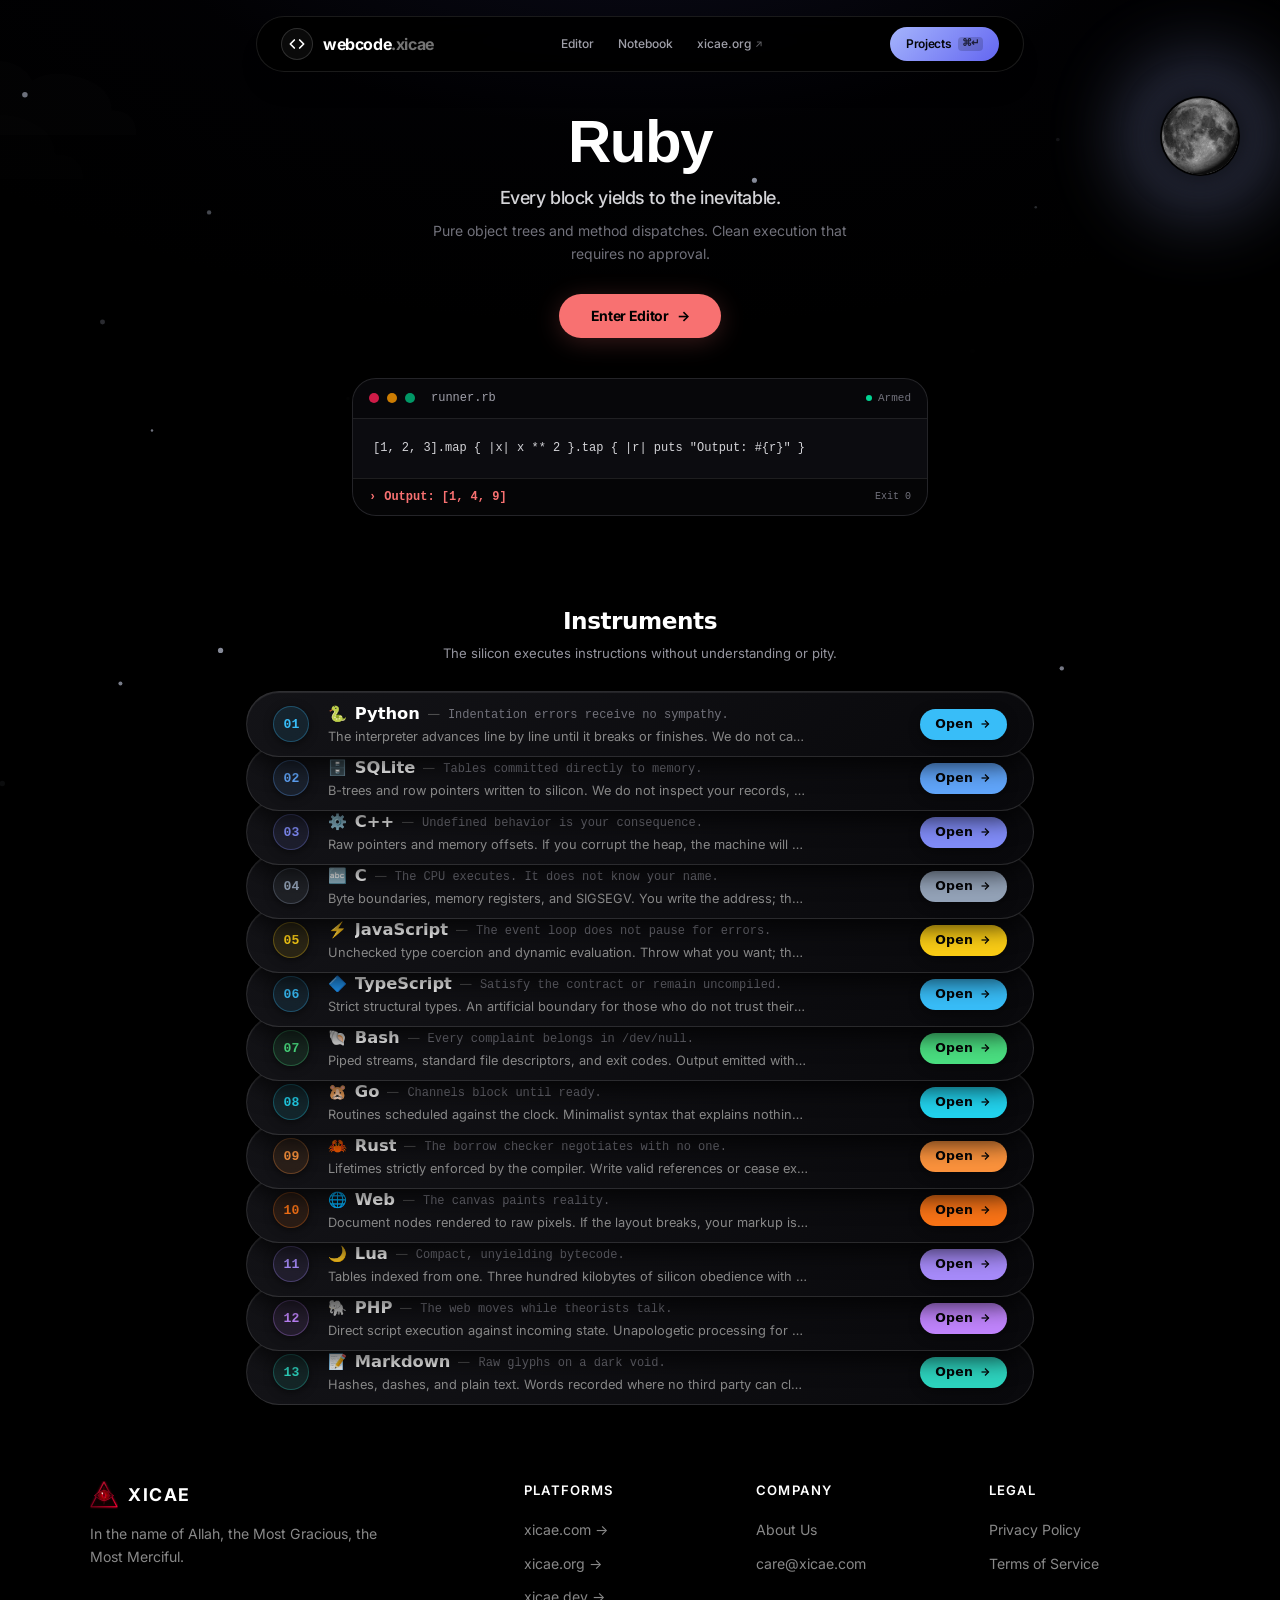
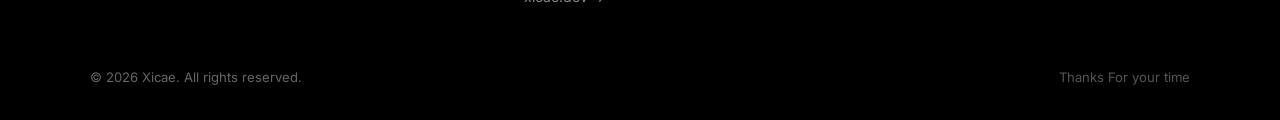
==== commit 2ae520a6: "chore(release): verified static production build" ====
--- a/index.html
+++ b/index.html
@@ -30,12 +30,12 @@
           document.documentElement.classList.add('oled-mode');
         }
       } catch (e) {}
-    })();</script><!-- SEO Meta Tags --><title>Ruby — Every block yields to the inevitable.</title><meta name="title" content="Ruby — Every block yields to the inevitable."><meta name="description" content="Pure object trees and method dispatches. Clean execution that requires no approval."><meta name="keywords" content="code editor, online compiler, python 3.12 editor, sqlite online, javascript playground, c++ online, webcode"><meta name="author" content="Xicae"><!-- Open Graph / Facebook --><meta property="og:type" content="website"><meta property="og:url" content="https://ruby.xicae.dev/"><meta property="og:title" content="Ruby — Every block yields to the inevitable."><meta property="og:description" content="Pure object trees and method dispatches. Clean execution that requires no approval."><meta property="og:image" content="https://webcode.xicae.dev/og-image.jpg"><meta property="og:image:width" content="1200"><meta property="og:image:height" content="630"><meta property="og:image:alt" content="WebCode Code Editor"><meta property="og:site_name" content="WebCode • Modern Code Editor"><meta property="og:locale" content="en_US"><!-- Twitter Card --><meta property="twitter:card" content="summary_large_image"><meta property="twitter:url" content="https://ruby.xicae.dev/"><meta property="twitter:title" content="Ruby — Every block yields to the inevitable."><meta property="twitter:description" content="Pure object trees and method dispatches. Clean execution that requires no approval."><meta property="twitter:image" content="https://webcode.xicae.dev/og-image.jpg"><!-- Organization Structured Data --><script type="application/ld+json">{"@context":"https://schema.org","@type":"Organization","@id":"https://xicae.org/#organization","name":"Xicae","url":"https://xicae.org","logo":"https://webcode.xicae.dev/favicon.svg"}</script><!-- Fonts: JetBrains Mono & Inter --><link rel="dns-prefetch" href="https://fonts.googleapis.com"><link rel="dns-prefetch" href="https://fonts.gstatic.com"><link rel="preconnect" href="https://fonts.googleapis.com"><link rel="preconnect" href="https://fonts.gstatic.com" crossorigin><link href="https://fonts.googleapis.com/css2?family=Inter:wght@400;500;600;700&family=JetBrains+Mono:wght@400;500;600&display=swap" rel="stylesheet"><link rel="stylesheet" href="/_astro/ideList.DFqA6fXV.css"><link rel="stylesheet" href="/_astro/index.CW1p8RVf.css"></head><body class="bg-[#000000] text-[#ffffff] antialiased selection:bg-white/20 selection:text-white min-h-screen flex flex-col font-['Inter',-apple-system,BlinkMacSystemFont,sans-serif] overflow-x-hidden"><div id="spatial-page-root" class="w-full flex-1 flex flex-col"><script type="application/ld+json">{"@context":"https://schema.org","@graph":[{"@type":"SoftwareApplication","name":"Ruby — Xicae","applicationCategory":"DeveloperApplication","operatingSystem":"Web Browser","offers":{"@type":"Offer","price":"0","priceCurrency":"USD"},"description":"Pure object trees and method dispatches. Clean execution that requires no approval."}]}</script><!-- Background Landscape Layer (z-0) --><div id="landscape-root" class="fixed inset-0 pointer-events-none z-0 overflow-hidden select-none transition-colors duration-1000" data-astro-cid-alc7umym><!-- Canvas Overlay for Stars, Rain, Blood Embers, Fog Motifs --><canvas id="weather-fx-canvas" class="absolute inset-0 w-full h-full pointer-events-none z-10" data-astro-cid-alc7umym></canvas><!-- Lightning Flash Overlay for Thunderstorms --><div id="lightning-flash-overlay" class="absolute inset-0 bg-white/20 pointer-events-none z-20 opacity-0 transition-opacity duration-75" data-astro-cid-alc7umym></div><!-- Drifting Eerie Fog & Cloud Wisps --><div class="cloud-layer absolute inset-0 z-0 overflow-hidden pointer-events-none opacity-20 transition-opacity duration-1000" data-astro-cid-alc7umym><svg class="cloud cloud-1 absolute top-8 sm:top-12 -left-40 w-72 sm:w-96 h-28 text-white/[0.04]" viewBox="0 0 100 45" fill="currentColor" data-astro-cid-alc7umym><path d="M15,35 Q5,35 5,22 Q5,12 18,12 Q22,5 34,5 Q46,5 50,13 Q58,8 70,12 Q82,16 82,25 Q92,25 92,35 Z" data-astro-cid-alc7umym></path></svg><svg class="cloud cloud-2 absolute top-14 sm:top-20 -left-64 w-80 sm:w-[480px] h-32 text-white/[0.02]" viewBox="0 0 100 45" fill="currentColor" data-astro-cid-alc7umym><path d="M20,35 Q10,35 10,25 Q10,15 22,15 Q25,8 35,8 Q45,8 48,15 Q55,10 65,14 Q75,18 75,26 Q85,26 85,35 Z" data-astro-cid-alc7umym></path></svg></div><!-- Deep Horizon Grounding Fade --><div class="absolute bottom-0 inset-x-0 h-44 bg-gradient-to-t from-black via-black/50 to-transparent pointer-events-none" data-astro-cid-alc7umym></div></div><!-- Majestic Celestial Moon (Top Right in Sky, below navbar on mobile & desktop) --><div id="landscape-sun-container" class="fixed top-20 right-4 sm:top-24 sm:right-10 z-20 pointer-events-auto flex flex-col items-center select-none cursor-pointer" data-astro-cid-alc7umym><button id="landscape-sun-btn" type="button" onclick="window.cycleWeather ? window.cycleWeather() : null" class="relative group w-14 h-14 sm:w-16 sm:h-16 md:w-20 md:h-20 rounded-full flex items-center justify-center cursor-pointer hover:scale-105 active:scale-95 transition-all duration-300 pointer-events-auto" aria-label="Cycle Moon Phase" data-astro-cid-alc7umym><!-- Deep Atmospheric Corona Bloom --><div id="moon-corona-glow" class="absolute -inset-5 sm:-inset-7 md:-inset-9 rounded-full opacity-70 blur-2xl transition-all duration-1000 pointer-events-none" style="background: var(--season-corona, rgba(165, 180, 252, 0.45));" data-astro-cid-alc7umym></div><!-- Spherical Moon Body with Photorealistic Lunar Photography Texture --><div id="lunar-moon-disc" class="relative w-full h-full rounded-full overflow-hidden shadow-[0_0_35px_rgba(0,0,0,0.95)] transition-all duration-700 pointer-events-none flex items-center justify-center bg-black" data-astro-cid-alc7umym><svg viewBox="0 0 100 100" class="w-full h-full" fill="none" xmlns="http://www.w3.org/2000/svg" data-astro-cid-alc7umym><defs data-astro-cid-alc7umym><!-- Blood Moon Shader (Real Observatory Eclipse Spectrum) --><filter id="bloodMoonFilter" color-interpolation-filters="sRGB" data-astro-cid-alc7umym><feColorMatrix type="matrix" values="
+    })();</script><!-- SEO Meta Tags --><title>Ruby — Every block yields to the inevitable.</title><meta name="title" content="Ruby — Every block yields to the inevitable."><meta name="description" content="Pure object trees and method dispatches. Clean execution that requires no approval."><meta name="keywords" content="code editor, online compiler, python 3.12 editor, sqlite online, javascript playground, c++ online, webcode"><meta name="author" content="Xicae"><!-- Open Graph / Facebook --><meta property="og:type" content="website"><meta property="og:url" content="https://ruby.xicae.dev/"><meta property="og:title" content="Ruby — Every block yields to the inevitable."><meta property="og:description" content="Pure object trees and method dispatches. Clean execution that requires no approval."><meta property="og:image" content="https://webcode.xicae.dev/og-image.jpg"><meta property="og:image:width" content="1200"><meta property="og:image:height" content="630"><meta property="og:image:alt" content="WebCode Code Editor"><meta property="og:site_name" content="WebCode • Modern Code Editor"><meta property="og:locale" content="en_US"><!-- Twitter Card --><meta property="twitter:card" content="summary_large_image"><meta property="twitter:url" content="https://ruby.xicae.dev/"><meta property="twitter:title" content="Ruby — Every block yields to the inevitable."><meta property="twitter:description" content="Pure object trees and method dispatches. Clean execution that requires no approval."><meta property="twitter:image" content="https://webcode.xicae.dev/og-image.jpg"><!-- Organization Structured Data --><script type="application/ld+json">{"@context":"https://schema.org","@type":"Organization","@id":"https://xicae.org/#organization","name":"Xicae","url":"https://xicae.org","logo":"https://webcode.xicae.dev/favicon.svg"}</script><!-- Fonts: JetBrains Mono & Inter --><link rel="dns-prefetch" href="https://fonts.googleapis.com"><link rel="dns-prefetch" href="https://fonts.gstatic.com"><link rel="preconnect" href="https://fonts.googleapis.com"><link rel="preconnect" href="https://fonts.gstatic.com" crossorigin><link href="https://fonts.googleapis.com/css2?family=Inter:wght@400;500;600;700&family=JetBrains+Mono:wght@400;500;600&display=swap" rel="stylesheet"><link rel="stylesheet" href="/_astro/ideList.DFqA6fXV.css"><link rel="stylesheet" href="/_astro/index.CW1p8RVf.css"></head><body class="bg-[#000000] text-[#ffffff] antialiased selection:bg-white/20 selection:text-white min-h-screen flex flex-col font-['Inter',-apple-system,BlinkMacSystemFont,sans-serif] overflow-x-hidden"><div id="spatial-page-root" class="w-full flex-1 flex flex-col"><script type="application/ld+json">{"@context":"https://schema.org","@graph":[{"@type":"SoftwareApplication","name":"Ruby — Xicae","applicationCategory":"DeveloperApplication","operatingSystem":"Web Browser","offers":{"@type":"Offer","price":"0","priceCurrency":"USD"},"description":"Pure object trees and method dispatches. Clean execution that requires no approval."}]}</script><!-- Background Landscape Layer (z-0) --><div id="landscape-root" class="fixed inset-0 pointer-events-none z-0 overflow-hidden select-none transition-colors duration-1000" data-astro-cid-alc7umym><!-- Canvas Overlay for Stars, Rain, Blood Embers, Fog Motifs --><canvas id="weather-fx-canvas" class="absolute inset-0 w-full h-full pointer-events-none z-10" data-astro-cid-alc7umym></canvas><!-- Lightning Flash Overlay for Thunderstorms --><div id="lightning-flash-overlay" class="absolute inset-0 bg-white/20 pointer-events-none z-20 opacity-0 transition-opacity duration-75" data-astro-cid-alc7umym></div><!-- Drifting Eerie Fog & Cloud Wisps --><div class="cloud-layer absolute inset-0 z-0 overflow-hidden pointer-events-none opacity-20 transition-opacity duration-1000" data-astro-cid-alc7umym><svg class="cloud cloud-1 absolute top-8 sm:top-12 -left-40 w-72 sm:w-96 h-28 text-white/[0.04]" viewBox="0 0 100 45" fill="currentColor" data-astro-cid-alc7umym><path d="M15,35 Q5,35 5,22 Q5,12 18,12 Q22,5 34,5 Q46,5 50,13 Q58,8 70,12 Q82,16 82,25 Q92,25 92,35 Z" data-astro-cid-alc7umym></path></svg><svg class="cloud cloud-2 absolute top-14 sm:top-20 -left-64 w-80 sm:w-[480px] h-32 text-white/[0.02]" viewBox="0 0 100 45" fill="currentColor" data-astro-cid-alc7umym><path d="M20,35 Q10,35 10,25 Q10,15 22,15 Q25,8 35,8 Q45,8 48,15 Q55,10 65,14 Q75,18 75,26 Q85,26 85,35 Z" data-astro-cid-alc7umym></path></svg></div><!-- Deep Horizon Grounding Fade --><div class="absolute bottom-0 inset-x-0 h-44 bg-gradient-to-t from-black via-black/50 to-transparent pointer-events-none" data-astro-cid-alc7umym></div></div><!-- Majestic Celestial Moon (Top Right in Sky, merged in background layer) --><div id="landscape-sun-container" class="absolute top-20 right-4 sm:top-24 sm:right-10 z-0 pointer-events-auto flex flex-col items-center select-none cursor-pointer" data-astro-cid-alc7umym><button id="landscape-sun-btn" type="button" onclick="window.cycleWeather ? window.cycleWeather() : null" class="relative group w-14 h-14 sm:w-16 sm:h-16 md:w-20 md:h-20 rounded-full flex items-center justify-center cursor-pointer hover:scale-105 active:scale-95 transition-all duration-300 pointer-events-auto" aria-label="Cycle Moon Phase" data-astro-cid-alc7umym><!-- Deep Atmospheric Corona Bloom --><div id="moon-corona-glow" class="absolute -inset-5 sm:-inset-7 md:-inset-9 rounded-full opacity-70 blur-2xl transition-all duration-1000 pointer-events-none" style="background: var(--season-corona, rgba(165, 180, 252, 0.45));" data-astro-cid-alc7umym></div><!-- Spherical Moon Body with Photorealistic Lunar Photography Texture --><div id="lunar-moon-disc" class="relative w-full h-full rounded-full overflow-hidden shadow-[0_0_35px_rgba(0,0,0,0.95)] transition-all duration-700 pointer-events-none flex items-center justify-center bg-black" data-astro-cid-alc7umym><svg viewBox="0 0 100 100" class="w-full h-full" fill="none" xmlns="http://www.w3.org/2000/svg" data-astro-cid-alc7umym><defs data-astro-cid-alc7umym><!-- Blood Moon Shader (Real Observatory Eclipse Spectrum) --><filter id="bloodMoonFilter" color-interpolation-filters="sRGB" data-astro-cid-alc7umym><feColorMatrix type="matrix" values="
               1.45  0.02  0.00  0  0.18
               0.05  0.12  0.00  0  0.01
               0.02  0.02  0.08  0  0.01
               0.00  0.00  0.00  1  0
-            " data-astro-cid-alc7umym></feColorMatrix><feComponentTransfer data-astro-cid-alc7umym><feFuncR type="linear" slope="1.3" intercept="-0.06" data-astro-cid-alc7umym></feFuncR><feFuncG type="linear" slope="0.3" intercept="0" data-astro-cid-alc7umym></feFuncG><feFuncB type="linear" slope="0.2" intercept="0" data-astro-cid-alc7umym></feFuncB></feComponentTransfer></filter><!-- Solar Coronal Eclipse Ring --><radialGradient id="solarCoronaGrad" cx="50%" cy="50%" r="50%" data-astro-cid-alc7umym><stop offset="76%" stop-color="#000000" stop-opacity="0" data-astro-cid-alc7umym></stop><stop offset="88%" stop-color="#f59e0b" stop-opacity="0.9" data-astro-cid-alc7umym></stop><stop offset="100%" stop-color="#ef4444" stop-opacity="1" data-astro-cid-alc7umym></stop></radialGradient><!-- 3D Volumetric Limb Darkening Gradient --><radialGradient id="lunarLimbDarkening" cx="35%" cy="32%" r="68%" data-astro-cid-alc7umym><stop offset="0%" stop-color="#ffffff" stop-opacity="0.08" data-astro-cid-alc7umym></stop><stop offset="65%" stop-color="#000000" stop-opacity="0" data-astro-cid-alc7umym></stop><stop offset="92%" stop-color="#000000" stop-opacity="0.55" data-astro-cid-alc7umym></stop><stop offset="100%" stop-color="#000000" stop-opacity="0.92" data-astro-cid-alc7umym></stop></radialGradient><!-- Sphere Clip --><clipPath id="lunarSphereClip" data-astro-cid-alc7umym><circle cx="50" cy="50" r="48" data-astro-cid-alc7umym></circle></clipPath></defs><!-- Photorealistic Lunar Surface --><g clip-path="url(#lunarSphereClip)" data-astro-cid-alc7umym><image id="moon-photoreal-img" href="/moon-photoreal.webp" x="2" y="2" width="96" height="96" preserveAspectRatio="xMidYMid slice" class="transition-all duration-1000" data-astro-cid-alc7umym></image><!-- Volumetric 3D Curvature --><circle cx="50" cy="50" r="48" fill="url(#lunarLimbDarkening)" class="pointer-events-none transition-all duration-1000" data-astro-cid-alc7umym></circle><!-- Dynamic Phase Terminator Shadow --><path id="moon-phase-shadow" d="M50,2 A48,48 0 0,1 50,98 A0,48 0 0,0 50,2 Z" fill="#000000" fill-opacity="0.9" class="transition-all duration-1000" data-astro-cid-alc7umym></path><!-- Solar Coronal Ring (For Eclipse event) --><circle id="moon-coronal-ring" cx="50" cy="50" r="48" fill="url(#solarCoronaGrad)" class="opacity-0 transition-opacity duration-1000 pointer-events-none" data-astro-cid-alc7umym></circle></g></svg></div></button></div><script type="module" src="/_astro/CuteLandscape.astro_astro_type_script_index_0_lang.BYG5VIWE.js"></script><header class="fixed top-3 sm:top-4 left-0 right-0 z-40 px-3 sm:px-6 pointer-events-none" data-astro-cid-p5hdyzlj><div class="max-w-3xl mx-auto" data-astro-cid-p5hdyzlj><nav class="pointer-events-auto w-full h-[52px] sm:h-[56px] rounded-full border border-white/10 bg-black/90 backdrop-blur-xl px-4 sm:px-6 flex items-center justify-between shadow-xl" data-astro-cid-p5hdyzlj><!-- Brand Logo --><a href="/webcode" class="flex items-center gap-2.5 group shrink-0" title="WebCode IDE" data-astro-cid-p5hdyzlj><div class="w-8 h-8 rounded-full bg-white/[0.04] border border-white/15 flex items-center justify-center text-white group-hover:border-white/40 transition-all" data-astro-cid-p5hdyzlj><svg class="w-4 h-4 text-white" viewBox="0 0 24 24" fill="none" stroke="currentColor" stroke-width="2.5" stroke-linecap="round" stroke-linejoin="round" data-astro-cid-p5hdyzlj><polyline points="16 18 22 12 16 6" data-astro-cid-p5hdyzlj></polyline><polyline points="8 6 2 12 8 18" data-astro-cid-p5hdyzlj></polyline></svg></div><div class="flex items-center gap-1.5" data-astro-cid-p5hdyzlj><span class="font-bold text-sm sm:text-base tracking-tight text-white" data-astro-cid-p5hdyzlj>webcode<span class="text-neutral-500" data-astro-cid-p5hdyzlj>.xicae</span></span></div></a><!-- Navigation Anchors --><div class="hidden md:flex items-center gap-6 text-xs font-medium text-zinc-400" data-astro-cid-p5hdyzlj><a href="/webcode/editor/" class="hover:text-white transition-colors" data-astro-cid-p5hdyzlj>Editor</a><a href="/webcode/editor/?mode=notebook" class="hover:text-white transition-colors" data-astro-cid-p5hdyzlj>Notebook</a><a href="https://xicae.org" target="_blank" rel="noopener noreferrer" class="hover:text-white transition-colors flex items-center gap-1" data-astro-cid-p5hdyzlj><span data-astro-cid-p5hdyzlj>xicae.org</span><span class="text-[10px] opacity-60" data-astro-cid-p5hdyzlj>↗</span></a></div><!-- Projects Action --><div class="flex items-center gap-2 shrink-0" data-astro-cid-p5hdyzlj><a id="navbar-studio-btn" href="/webcode/projects/" class="season-btn h-8 sm:h-8.5 px-3.5 sm:px-4 rounded-full active:scale-95 text-xs font-semibold tracking-tight flex items-center gap-1.5 transition-all cursor-pointer" title="Workspace Projects" data-astro-cid-p5hdyzlj><span class="whitespace-nowrap" data-astro-cid-p5hdyzlj>Projects</span><span class="hidden sm:inline-block font-mono text-[10px] opacity-80 px-1 py-0.2 rounded bg-black/20" data-astro-cid-p5hdyzlj>⌘↵</span></a></div></nav></div></header><main class="relative z-10 w-full flex flex-col items-center overflow-x-hidden min-h-[calc(100vh-140px)]"><section class="relative z-10 pt-24 sm:pt-28 pb-12 px-4 sm:px-6 lg:px-8 max-w-4xl mx-auto w-full select-none"><!-- Intro Header --><div class="relative z-10 flex flex-col items-center text-center max-w-2xl mx-auto mb-10"><!-- Main Headline --><h1 class="text-3xl sm:text-5xl lg:text-6xl font-extrabold tracking-tight text-white mb-3 font-sans">Ruby</h1><!-- Cold Headline --><p class="text-base sm:text-lg font-medium text-zinc-300 max-w-lg mx-auto mb-2 tracking-tight">Every block yields to the inevitable.</p><!-- Plain Description --><p class="text-xs sm:text-sm text-zinc-500 max-w-md mx-auto mb-7 leading-relaxed">Pure object trees and method dispatches. Clean execution that requires no approval.</p><!-- Call to Action --><div class="flex items-center justify-center"><a id="hero-editor-btn" href="/editor/" data-astro-prefetch="hover" class="h-11 px-8 rounded-full text-black hover:opacity-95 active:scale-95 text-xs sm:text-sm font-bold tracking-tight flex items-center gap-2 transition-all cursor-pointer shadow-lg" style="background: #F87171; box-shadow: 0 4px 24px rgba(248, 113, 113, 0.22);"><span>Enter Editor</span><span class="text-sm">→</span></a></div></div><!-- Code Sandbox Capsule --><div class="max-w-xl mx-auto rounded-3xl border border-white/10 overflow-hidden text-left bg-[#0c0c10] shadow-2xl"><!-- Window Bar --><div class="h-10 px-4 border-b border-white/10 flex items-center justify-between bg-black/40"><div class="flex items-center gap-2"><div class="w-2.5 h-2.5 rounded-full bg-rose-500/80"></div><div class="w-2.5 h-2.5 rounded-full bg-amber-500/80"></div><div class="w-2.5 h-2.5 rounded-full bg-emerald-500/80"></div><span class="font-mono text-xs font-medium ml-2 text-zinc-400">runner.rb</span></div><div class="flex items-center gap-1.5 text-[11px] font-mono text-zinc-500"><span class="w-1.5 h-1.5 rounded-full bg-emerald-400"></span><span>Armed</span></div></div><!-- Code Content --><pre class="p-4 sm:p-5 font-mono text-xs leading-relaxed text-zinc-300 overflow-x-auto whitespace-pre-wrap">[1, 2, 3].map { |x| x ** 2 }.tap { |r| puts &quot;Output: #{r}&quot; }</pre><!-- Output Footer --><div class="px-4 py-2.5 border-t border-white/10 font-mono text-xs flex items-center justify-between bg-black/60"><div class="font-semibold flex items-center gap-2" style="color: #F87171;"><span>›</span><span>Output: [1, 4, 9]</span></div><span class="text-[10px] font-mono text-zinc-500">Exit 0</span></div></div></section><script type="module">window.addEventListener(`keydown`,e=>{if((e.metaKey||e.ctrlKey)&&e.key===`Enter`){let e=document.getElementById(`hero-editor-btn`);e&&e.click()}});</script><div class="pills-deck-container" data-astro-cid-v4u5d5kq><!-- Section Title --><div class="deck-header" data-astro-cid-v4u5d5kq><h2 class="deck-title" data-astro-cid-v4u5d5kq>Instruments</h2><p class="deck-subtitle" data-astro-cid-v4u5d5kq>The silicon executes instructions without understanding or pity.</p></div><!-- Stacked Pill Deck Architecture --><div class="module-pills-stack" data-astro-cid-v4u5d5kq><a href="/python" class="tool-stack-pill ide-stack-pill" data-id="python" data-category="runtime" data-text="python runtime indentation errors receive no sympathy. the interpreter advances line by line until it breaks or finishes. we do not care what you calculate." style="--tool-accent: #38BDF8; --tool-glow: rgba(56, 189, 248, 0.22); z-index: 30;" data-astro-prefetch="hover" data-astro-cid-v4u5d5kq><!-- Left: Number Badge + Details --><div class="pill-left-group" data-astro-cid-v4u5d5kq><span class="pill-index-badge" style="color: #38BDF8; border-color: rgba(56, 189, 248, 0.3); background: rgba(56, 189, 248, 0.1);" data-astro-cid-v4u5d5kq>01</span><div class="pill-text-group" data-astro-cid-v4u5d5kq><div class="pill-title-row" data-astro-cid-v4u5d5kq><span class="pill-icon" data-astro-cid-v4u5d5kq>🐍</span><h3 class="pill-item-title" data-astro-cid-v4u5d5kq>Python</h3><span class="pill-headline-sep" data-astro-cid-v4u5d5kq>—</span><span class="pill-headline-text" data-astro-cid-v4u5d5kq>Indentation errors receive no sympathy.</span></div><p class="pill-item-desc" data-astro-cid-v4u5d5kq>The interpreter advances line by line until it breaks or finishes. We do not care what you calculate.</p></div></div><!-- Right: Launch Button --><div class="pill-right-group" data-astro-cid-v4u5d5kq><span class="pill-action-btn" style="background: #38BDF8;" data-astro-cid-v4u5d5kq><span data-astro-cid-v4u5d5kq>Open</span><svg width="12" height="12" viewBox="0 0 24 24" fill="none" stroke="currentColor" stroke-width="2.5" data-astro-cid-v4u5d5kq><line x1="5" y1="12" x2="19" y2="12" data-astro-cid-v4u5d5kq></line><polyline points="12 5 19 12 12 19" data-astro-cid-v4u5d5kq></polyline></svg></span></div></a><a href="/sqlite" class="tool-stack-pill ide-stack-pill" data-id="sqlite" data-category="runtime" data-text="sqlite runtime tables committed directly to memory. b-trees and row pointers written to silicon. we do not inspect your records, and we do not store your queries." style="--tool-accent: #60A5FA; --tool-glow: rgba(96, 165, 250, 0.22); z-index: 29;" data-astro-prefetch="hover" data-astro-cid-v4u5d5kq><!-- Left: Number Badge + Details --><div class="pill-left-group" data-astro-cid-v4u5d5kq><span class="pill-index-badge" style="color: #60A5FA; border-color: rgba(96, 165, 250, 0.3); background: rgba(96, 165, 250, 0.1);" data-astro-cid-v4u5d5kq>02</span><div class="pill-text-group" data-astro-cid-v4u5d5kq><div class="pill-title-row" data-astro-cid-v4u5d5kq><span class="pill-icon" data-astro-cid-v4u5d5kq>🗄️</span><h3 class="pill-item-title" data-astro-cid-v4u5d5kq>SQLite</h3><span class="pill-headline-sep" data-astro-cid-v4u5d5kq>—</span><span class="pill-headline-text" data-astro-cid-v4u5d5kq>Tables committed directly to memory.</span></div><p class="pill-item-desc" data-astro-cid-v4u5d5kq>B-trees and row pointers written to silicon. We do not inspect your records, and we do not store your queries.</p></div></div><!-- Right: Launch Button --><div class="pill-right-group" data-astro-cid-v4u5d5kq><span class="pill-action-btn" style="background: #60A5FA;" data-astro-cid-v4u5d5kq><span data-astro-cid-v4u5d5kq>Open</span><svg width="12" height="12" viewBox="0 0 24 24" fill="none" stroke="currentColor" stroke-width="2.5" data-astro-cid-v4u5d5kq><line x1="5" y1="12" x2="19" y2="12" data-astro-cid-v4u5d5kq></line><polyline points="12 5 19 12 12 19" data-astro-cid-v4u5d5kq></polyline></svg></span></div></a><a href="/cpp" class="tool-stack-pill ide-stack-pill" data-id="cpp" data-category="runtime" data-text="c++ runtime undefined behavior is your consequence. raw pointers and memory offsets. if you corrupt the heap, the machine will crash without warning." style="--tool-accent: #818CF8; --tool-glow: rgba(129, 140, 248, 0.22); z-index: 28;" data-astro-prefetch="hover" data-astro-cid-v4u5d5kq><!-- Left: Number Badge + Details --><div class="pill-left-group" data-astro-cid-v4u5d5kq><span class="pill-index-badge" style="color: #818CF8; border-color: rgba(129, 140, 248, 0.3); background: rgba(129, 140, 248, 0.1);" data-astro-cid-v4u5d5kq>03</span><div class="pill-text-group" data-astro-cid-v4u5d5kq><div class="pill-title-row" data-astro-cid-v4u5d5kq><span class="pill-icon" data-astro-cid-v4u5d5kq>⚙️</span><h3 class="pill-item-title" data-astro-cid-v4u5d5kq>C++</h3><span class="pill-headline-sep" data-astro-cid-v4u5d5kq>—</span><span class="pill-headline-text" data-astro-cid-v4u5d5kq>Undefined behavior is your consequence.</span></div><p class="pill-item-desc" data-astro-cid-v4u5d5kq>Raw pointers and memory offsets. If you corrupt the heap, the machine will crash without warning.</p></div></div><!-- Right: Launch Button --><div class="pill-right-group" data-astro-cid-v4u5d5kq><span class="pill-action-btn" style="background: #818CF8;" data-astro-cid-v4u5d5kq><span data-astro-cid-v4u5d5kq>Open</span><svg width="12" height="12" viewBox="0 0 24 24" fill="none" stroke="currentColor" stroke-width="2.5" data-astro-cid-v4u5d5kq><line x1="5" y1="12" x2="19" y2="12" data-astro-cid-v4u5d5kq></line><polyline points="12 5 19 12 12 19" data-astro-cid-v4u5d5kq></polyline></svg></span></div></a><a href="/c" class="tool-stack-pill ide-stack-pill" data-id="c" data-category="runtime" data-text="c runtime the cpu executes. it does not know your name. byte boundaries, memory registers, and sigsegv. you write the address; the hardware obeys." style="--tool-accent: #94A3B8; --tool-glow: rgba(148, 163, 184, 0.22); z-index: 27;" data-astro-prefetch="hover" data-astro-cid-v4u5d5kq><!-- Left: Number Badge + Details --><div class="pill-left-group" data-astro-cid-v4u5d5kq><span class="pill-index-badge" style="color: #94A3B8; border-color: rgba(148, 163, 184, 0.3); background: rgba(148, 163, 184, 0.1);" data-astro-cid-v4u5d5kq>04</span><div class="pill-text-group" data-astro-cid-v4u5d5kq><div class="pill-title-row" data-astro-cid-v4u5d5kq><span class="pill-icon" data-astro-cid-v4u5d5kq>🔤</span><h3 class="pill-item-title" data-astro-cid-v4u5d5kq>C</h3><span class="pill-headline-sep" data-astro-cid-v4u5d5kq>—</span><span class="pill-headline-text" data-astro-cid-v4u5d5kq>The CPU executes. It does not know your name.</span></div><p class="pill-item-desc" data-astro-cid-v4u5d5kq>Byte boundaries, memory registers, and SIGSEGV. You write the address; the hardware obeys.</p></div></div><!-- Right: Launch Button --><div class="pill-right-group" data-astro-cid-v4u5d5kq><span class="pill-action-btn" style="background: #94A3B8;" data-astro-cid-v4u5d5kq><span data-astro-cid-v4u5d5kq>Open</span><svg width="12" height="12" viewBox="0 0 24 24" fill="none" stroke="currentColor" stroke-width="2.5" data-astro-cid-v4u5d5kq><line x1="5" y1="12" x2="19" y2="12" data-astro-cid-v4u5d5kq></line><polyline points="12 5 19 12 12 19" data-astro-cid-v4u5d5kq></polyline></svg></span></div></a><a href="/javascript" class="tool-stack-pill ide-stack-pill" data-id="javascript" data-category="runtime" data-text="javascript runtime the event loop does not pause for errors. unchecked type coercion and dynamic evaluation. throw what you want; the engine consumes it." style="--tool-accent: #FACC15; --tool-glow: rgba(250, 204, 21, 0.22); z-index: 26;" data-astro-prefetch="hover" data-astro-cid-v4u5d5kq><!-- Left: Number Badge + Details --><div class="pill-left-group" data-astro-cid-v4u5d5kq><span class="pill-index-badge" style="color: #FACC15; border-color: rgba(250, 204, 21, 0.3); background: rgba(250, 204, 21, 0.1);" data-astro-cid-v4u5d5kq>05</span><div class="pill-text-group" data-astro-cid-v4u5d5kq><div class="pill-title-row" data-astro-cid-v4u5d5kq><span class="pill-icon" data-astro-cid-v4u5d5kq>⚡</span><h3 class="pill-item-title" data-astro-cid-v4u5d5kq>JavaScript</h3><span class="pill-headline-sep" data-astro-cid-v4u5d5kq>—</span><span class="pill-headline-text" data-astro-cid-v4u5d5kq>The event loop does not pause for errors.</span></div><p class="pill-item-desc" data-astro-cid-v4u5d5kq>Unchecked type coercion and dynamic evaluation. Throw what you want; the engine consumes it.</p></div></div><!-- Right: Launch Button --><div class="pill-right-group" data-astro-cid-v4u5d5kq><span class="pill-action-btn" style="background: #FACC15;" data-astro-cid-v4u5d5kq><span data-astro-cid-v4u5d5kq>Open</span><svg width="12" height="12" viewBox="0 0 24 24" fill="none" stroke="currentColor" stroke-width="2.5" data-astro-cid-v4u5d5kq><line x1="5" y1="12" x2="19" y2="12" data-astro-cid-v4u5d5kq></line><polyline points="12 5 19 12 12 19" data-astro-cid-v4u5d5kq></polyline></svg></span></div></a><a href="/typescript" class="tool-stack-pill ide-stack-pill" data-id="typescript" data-category="runtime" data-text="typescript runtime satisfy the contract or remain uncompiled. strict structural types. an artificial boundary for those who do not trust their own logic." style="--tool-accent: #38BDF8; --tool-glow: rgba(56, 189, 248, 0.22); z-index: 25;" data-astro-prefetch="hover" data-astro-cid-v4u5d5kq><!-- Left: Number Badge + Details --><div class="pill-left-group" data-astro-cid-v4u5d5kq><span class="pill-index-badge" style="color: #38BDF8; border-color: rgba(56, 189, 248, 0.3); background: rgba(56, 189, 248, 0.1);" data-astro-cid-v4u5d5kq>06</span><div class="pill-text-group" data-astro-cid-v4u5d5kq><div class="pill-title-row" data-astro-cid-v4u5d5kq><span class="pill-icon" data-astro-cid-v4u5d5kq>🔷</span><h3 class="pill-item-title" data-astro-cid-v4u5d5kq>TypeScript</h3><span class="pill-headline-sep" data-astro-cid-v4u5d5kq>—</span><span class="pill-headline-text" data-astro-cid-v4u5d5kq>Satisfy the contract or remain uncompiled.</span></div><p class="pill-item-desc" data-astro-cid-v4u5d5kq>Strict structural types. An artificial boundary for those who do not trust their own logic.</p></div></div><!-- Right: Launch Button --><div class="pill-right-group" data-astro-cid-v4u5d5kq><span class="pill-action-btn" style="background: #38BDF8;" data-astro-cid-v4u5d5kq><span data-astro-cid-v4u5d5kq>Open</span><svg width="12" height="12" viewBox="0 0 24 24" fill="none" stroke="currentColor" stroke-width="2.5" data-astro-cid-v4u5d5kq><line x1="5" y1="12" x2="19" y2="12" data-astro-cid-v4u5d5kq></line><polyline points="12 5 19 12 12 19" data-astro-cid-v4u5d5kq></polyline></svg></span></div></a><a href="/bash" class="tool-stack-pill ide-stack-pill" data-id="bash" data-category="runtime" data-text="bash runtime every complaint belongs in /dev/null. piped streams, standard file descriptors, and exit codes. output emitted without conversation." style="--tool-accent: #4ADE80; --tool-glow: rgba(74, 222, 128, 0.22); z-index: 24;" data-astro-prefetch="hover" data-astro-cid-v4u5d5kq><!-- Left: Number Badge + Details --><div class="pill-left-group" data-astro-cid-v4u5d5kq><span class="pill-index-badge" style="color: #4ADE80; border-color: rgba(74, 222, 128, 0.3); background: rgba(74, 222, 128, 0.1);" data-astro-cid-v4u5d5kq>07</span><div class="pill-text-group" data-astro-cid-v4u5d5kq><div class="pill-title-row" data-astro-cid-v4u5d5kq><span class="pill-icon" data-astro-cid-v4u5d5kq>🐚</span><h3 class="pill-item-title" data-astro-cid-v4u5d5kq>Bash</h3><span class="pill-headline-sep" data-astro-cid-v4u5d5kq>—</span><span class="pill-headline-text" data-astro-cid-v4u5d5kq>Every complaint belongs in /dev/null.</span></div><p class="pill-item-desc" data-astro-cid-v4u5d5kq>Piped streams, standard file descriptors, and exit codes. Output emitted without conversation.</p></div></div><!-- Right: Launch Button --><div class="pill-right-group" data-astro-cid-v4u5d5kq><span class="pill-action-btn" style="background: #4ADE80;" data-astro-cid-v4u5d5kq><span data-astro-cid-v4u5d5kq>Open</span><svg width="12" height="12" viewBox="0 0 24 24" fill="none" stroke="currentColor" stroke-width="2.5" data-astro-cid-v4u5d5kq><line x1="5" y1="12" x2="19" y2="12" data-astro-cid-v4u5d5kq></line><polyline points="12 5 19 12 12 19" data-astro-cid-v4u5d5kq></polyline></svg></span></div></a><a href="/go" class="tool-stack-pill ide-stack-pill" data-id="go" data-category="runtime" data-text="go runtime channels block until ready. routines scheduled against the clock. minimalist syntax that explains nothing to observers." style="--tool-accent: #22D3EE; --tool-glow: rgba(34, 211, 238, 0.22); z-index: 23;" data-astro-prefetch="hover" data-astro-cid-v4u5d5kq><!-- Left: Number Badge + Details --><div class="pill-left-group" data-astro-cid-v4u5d5kq><span class="pill-index-badge" style="color: #22D3EE; border-color: rgba(34, 211, 238, 0.3); background: rgba(34, 211, 238, 0.1);" data-astro-cid-v4u5d5kq>08</span><div class="pill-text-group" data-astro-cid-v4u5d5kq><div class="pill-title-row" data-astro-cid-v4u5d5kq><span class="pill-icon" data-astro-cid-v4u5d5kq>🐹</span><h3 class="pill-item-title" data-astro-cid-v4u5d5kq>Go</h3><span class="pill-headline-sep" data-astro-cid-v4u5d5kq>—</span><span class="pill-headline-text" data-astro-cid-v4u5d5kq>Channels block until ready.</span></div><p class="pill-item-desc" data-astro-cid-v4u5d5kq>Routines scheduled against the clock. Minimalist syntax that explains nothing to observers.</p></div></div><!-- Right: Launch Button --><div class="pill-right-group" data-astro-cid-v4u5d5kq><span class="pill-action-btn" style="background: #22D3EE;" data-astro-cid-v4u5d5kq><span data-astro-cid-v4u5d5kq>Open</span><svg width="12" height="12" viewBox="0 0 24 24" fill="none" stroke="currentColor" stroke-width="2.5" data-astro-cid-v4u5d5kq><line x1="5" y1="12" x2="19" y2="12" data-astro-cid-v4u5d5kq></line><polyline points="12 5 19 12 12 19" data-astro-cid-v4u5d5kq></polyline></svg></span></div></a><a href="/rust" class="tool-stack-pill ide-stack-pill" data-id="rust" data-category="runtime" data-text="rust runtime the borrow checker negotiates with no one. lifetimes strictly enforced by the compiler. write valid references or cease execution." style="--tool-accent: #FB923C; --tool-glow: rgba(251, 146, 60, 0.22); z-index: 22;" data-astro-prefetch="hover" data-astro-cid-v4u5d5kq><!-- Left: Number Badge + Details --><div class="pill-left-group" data-astro-cid-v4u5d5kq><span class="pill-index-badge" style="color: #FB923C; border-color: rgba(251, 146, 60, 0.3); background: rgba(251, 146, 60, 0.1);" data-astro-cid-v4u5d5kq>09</span><div class="pill-text-group" data-astro-cid-v4u5d5kq><div class="pill-title-row" data-astro-cid-v4u5d5kq><span class="pill-icon" data-astro-cid-v4u5d5kq>🦀</span><h3 class="pill-item-title" data-astro-cid-v4u5d5kq>Rust</h3><span class="pill-headline-sep" data-astro-cid-v4u5d5kq>—</span><span class="pill-headline-text" data-astro-cid-v4u5d5kq>The borrow checker negotiates with no one.</span></div><p class="pill-item-desc" data-astro-cid-v4u5d5kq>Lifetimes strictly enforced by the compiler. Write valid references or cease execution.</p></div></div><!-- Right: Launch Button --><div class="pill-right-group" data-astro-cid-v4u5d5kq><span class="pill-action-btn" style="background: #FB923C;" data-astro-cid-v4u5d5kq><span data-astro-cid-v4u5d5kq>Open</span><svg width="12" height="12" viewBox="0 0 24 24" fill="none" stroke="currentColor" stroke-width="2.5" data-astro-cid-v4u5d5kq><line x1="5" y1="12" x2="19" y2="12" data-astro-cid-v4u5d5kq></line><polyline points="12 5 19 12 12 19" data-astro-cid-v4u5d5kq></polyline></svg></span></div></a><a href="/html" class="tool-stack-pill ide-stack-pill" data-id="html" data-category="runtime" data-text="web runtime the canvas paints reality. document nodes rendered to raw pixels. if the layout breaks, your markup is wrong." style="--tool-accent: #F97316; --tool-glow: rgba(249, 115, 22, 0.22); z-index: 21;" data-astro-prefetch="hover" data-astro-cid-v4u5d5kq><!-- Left: Number Badge + Details --><div class="pill-left-group" data-astro-cid-v4u5d5kq><span class="pill-index-badge" style="color: #F97316; border-color: rgba(249, 115, 22, 0.3); background: rgba(249, 115, 22, 0.1);" data-astro-cid-v4u5d5kq>10</span><div class="pill-text-group" data-astro-cid-v4u5d5kq><div class="pill-title-row" data-astro-cid-v4u5d5kq><span class="pill-icon" data-astro-cid-v4u5d5kq>🌐</span><h3 class="pill-item-title" data-astro-cid-v4u5d5kq>Web</h3><span class="pill-headline-sep" data-astro-cid-v4u5d5kq>—</span><span class="pill-headline-text" data-astro-cid-v4u5d5kq>The canvas paints reality.</span></div><p class="pill-item-desc" data-astro-cid-v4u5d5kq>Document nodes rendered to raw pixels. If the layout breaks, your markup is wrong.</p></div></div><!-- Right: Launch Button --><div class="pill-right-group" data-astro-cid-v4u5d5kq><span class="pill-action-btn" style="background: #F97316;" data-astro-cid-v4u5d5kq><span data-astro-cid-v4u5d5kq>Open</span><svg width="12" height="12" viewBox="0 0 24 24" fill="none" stroke="currentColor" stroke-width="2.5" data-astro-cid-v4u5d5kq><line x1="5" y1="12" x2="19" y2="12" data-astro-cid-v4u5d5kq></line><polyline points="12 5 19 12 12 19" data-astro-cid-v4u5d5kq></polyline></svg></span></div></a><a href="/lua" class="tool-stack-pill ide-stack-pill" data-id="lua" data-category="runtime" data-text="lua runtime compact, unyielding bytecode. tables indexed from one. three hundred kilobytes of silicon obedience with zero excess." style="--tool-accent: #A78BFA; --tool-glow: rgba(167, 139, 250, 0.22); z-index: 20;" data-astro-prefetch="hover" data-astro-cid-v4u5d5kq><!-- Left: Number Badge + Details --><div class="pill-left-group" data-astro-cid-v4u5d5kq><span class="pill-index-badge" style="color: #A78BFA; border-color: rgba(167, 139, 250, 0.3); background: rgba(167, 139, 250, 0.1);" data-astro-cid-v4u5d5kq>11</span><div class="pill-text-group" data-astro-cid-v4u5d5kq><div class="pill-title-row" data-astro-cid-v4u5d5kq><span class="pill-icon" data-astro-cid-v4u5d5kq>🌙</span><h3 class="pill-item-title" data-astro-cid-v4u5d5kq>Lua</h3><span class="pill-headline-sep" data-astro-cid-v4u5d5kq>—</span><span class="pill-headline-text" data-astro-cid-v4u5d5kq>Compact, unyielding bytecode.</span></div><p class="pill-item-desc" data-astro-cid-v4u5d5kq>Tables indexed from one. Three hundred kilobytes of silicon obedience with zero excess.</p></div></div><!-- Right: Launch Button --><div class="pill-right-group" data-astro-cid-v4u5d5kq><span class="pill-action-btn" style="background: #A78BFA;" data-astro-cid-v4u5d5kq><span data-astro-cid-v4u5d5kq>Open</span><svg width="12" height="12" viewBox="0 0 24 24" fill="none" stroke="currentColor" stroke-width="2.5" data-astro-cid-v4u5d5kq><line x1="5" y1="12" x2="19" y2="12" data-astro-cid-v4u5d5kq></line><polyline points="12 5 19 12 12 19" data-astro-cid-v4u5d5kq></polyline></svg></span></div></a><a href="/php" class="tool-stack-pill ide-stack-pill" data-id="php" data-category="runtime" data-text="php runtime the web moves while theorists talk. direct script execution against incoming state. unapologetic processing for practical outcomes." style="--tool-accent: #C084FC; --tool-glow: rgba(192, 132, 252, 0.22); z-index: 19;" data-astro-prefetch="hover" data-astro-cid-v4u5d5kq><!-- Left: Number Badge + Details --><div class="pill-left-group" data-astro-cid-v4u5d5kq><span class="pill-index-badge" style="color: #C084FC; border-color: rgba(192, 132, 252, 0.3); background: rgba(192, 132, 252, 0.1);" data-astro-cid-v4u5d5kq>12</span><div class="pill-text-group" data-astro-cid-v4u5d5kq><div class="pill-title-row" data-astro-cid-v4u5d5kq><span class="pill-icon" data-astro-cid-v4u5d5kq>🐘</span><h3 class="pill-item-title" data-astro-cid-v4u5d5kq>PHP</h3><span class="pill-headline-sep" data-astro-cid-v4u5d5kq>—</span><span class="pill-headline-text" data-astro-cid-v4u5d5kq>The web moves while theorists talk.</span></div><p class="pill-item-desc" data-astro-cid-v4u5d5kq>Direct script execution against incoming state. Unapologetic processing for practical outcomes.</p></div></div><!-- Right: Launch Button --><div class="pill-right-group" data-astro-cid-v4u5d5kq><span class="pill-action-btn" style="background: #C084FC;" data-astro-cid-v4u5d5kq><span data-astro-cid-v4u5d5kq>Open</span><svg width="12" height="12" viewBox="0 0 24 24" fill="none" stroke="currentColor" stroke-width="2.5" data-astro-cid-v4u5d5kq><line x1="5" y1="12" x2="19" y2="12" data-astro-cid-v4u5d5kq></line><polyline points="12 5 19 12 12 19" data-astro-cid-v4u5d5kq></polyline></svg></span></div></a><a href="/markdown" class="tool-stack-pill ide-stack-pill" data-id="markdown" data-category="runtime" data-text="markdown runtime raw glyphs on a dark void. hashes, dashes, and plain text. words recorded where no third party can claim ownership." style="--tool-accent: #2DD4BF; --tool-glow: rgba(45, 212, 191, 0.22); z-index: 18;" data-astro-prefetch="hover" data-astro-cid-v4u5d5kq><!-- Left: Number Badge + Details --><div class="pill-left-group" data-astro-cid-v4u5d5kq><span class="pill-index-badge" style="color: #2DD4BF; border-color: rgba(45, 212, 191, 0.3); background: rgba(45, 212, 191, 0.1);" data-astro-cid-v4u5d5kq>13</span><div class="pill-text-group" data-astro-cid-v4u5d5kq><div class="pill-title-row" data-astro-cid-v4u5d5kq><span class="pill-icon" data-astro-cid-v4u5d5kq>📝</span><h3 class="pill-item-title" data-astro-cid-v4u5d5kq>Markdown</h3><span class="pill-headline-sep" data-astro-cid-v4u5d5kq>—</span><span class="pill-headline-text" data-astro-cid-v4u5d5kq>Raw glyphs on a dark void.</span></div><p class="pill-item-desc" data-astro-cid-v4u5d5kq>Hashes, dashes, and plain text. Words recorded where no third party can claim ownership.</p></div></div><!-- Right: Launch Button --><div class="pill-right-group" data-astro-cid-v4u5d5kq><span class="pill-action-btn" style="background: #2DD4BF;" data-astro-cid-v4u5d5kq><span data-astro-cid-v4u5d5kq>Open</span><svg width="12" height="12" viewBox="0 0 24 24" fill="none" stroke="currentColor" stroke-width="2.5" data-astro-cid-v4u5d5kq><line x1="5" y1="12" x2="19" y2="12" data-astro-cid-v4u5d5kq></line><polyline points="12 5 19 12 12 19" data-astro-cid-v4u5d5kq></polyline></svg></span></div></a></div></div></main><footer class="site-footer" data-astro-cid-a5n2ddfz><div class="footer-container" data-astro-cid-a5n2ddfz><div class="footer-grid" data-astro-cid-a5n2ddfz><!-- Brand Info --><div class="footer-brand" data-astro-cid-a5n2ddfz><a href="/" class="brand-wrapper" data-astro-cid-a5n2ddfz><img src="/favicon.svg" alt="Xicae Logo" class="brand-logo" width="28" height="28" data-astro-cid-a5n2ddfz><span class="brand-name" data-astro-cid-a5n2ddfz>XICAE</span></a><p class="brand-desc" data-astro-cid-a5n2ddfz>In the name of Allah, the Most Gracious, the Most Merciful.</p></div><!-- Network Portals (Main 3 Domains Only) --><div class="footer-col" data-astro-cid-a5n2ddfz><h4 class="footer-col-title" data-astro-cid-a5n2ddfz>Platforms</h4><ul class="footer-col-links" data-astro-cid-a5n2ddfz><li data-astro-cid-a5n2ddfz><a href="https://xicae.com" target="_blank" rel="noopener" data-astro-cid-a5n2ddfz>xicae.com &rarr;</a></li><li data-astro-cid-a5n2ddfz><a href="https://xicae.org" target="_blank" rel="noopener" data-astro-cid-a5n2ddfz>xicae.org &rarr;</a></li><li data-astro-cid-a5n2ddfz><a href="https://xicae.dev" target="_blank" rel="noopener" data-astro-cid-a5n2ddfz>xicae.dev &rarr;</a></li></ul></div><!-- Foundation Column --><div class="footer-col" data-astro-cid-a5n2ddfz><h4 class="footer-col-title" data-astro-cid-a5n2ddfz>Company</h4><ul class="footer-col-links" data-astro-cid-a5n2ddfz><li data-astro-cid-a5n2ddfz><a href="https://xicae.com/about" target="_blank" rel="noopener" data-astro-cid-a5n2ddfz>About Us</a></li><li data-astro-cid-a5n2ddfz><a href="mailto:care@xicae.com" data-astro-cid-a5n2ddfz>care@xicae.com</a></li></ul></div><!-- Legal Column --><div class="footer-col" data-astro-cid-a5n2ddfz><h4 class="footer-col-title" data-astro-cid-a5n2ddfz>Legal</h4><ul class="footer-col-links" data-astro-cid-a5n2ddfz><li data-astro-cid-a5n2ddfz><a href="https://xicae.com/privacy" target="_blank" rel="noopener" data-astro-cid-a5n2ddfz>Privacy Policy</a></li><li data-astro-cid-a5n2ddfz><a href="https://xicae.com/terms" target="_blank" rel="noopener" data-astro-cid-a5n2ddfz>Terms of Service</a></li></ul></div></div><div class="footer-bottom" data-astro-cid-a5n2ddfz><p data-astro-cid-a5n2ddfz>&copy; 2026 Xicae. All rights reserved.</p><p class="footer-bottom-tagline" data-astro-cid-a5n2ddfz>Thanks For your time</p></div></div></footer></div><script>
+            " data-astro-cid-alc7umym></feColorMatrix><feComponentTransfer data-astro-cid-alc7umym><feFuncR type="linear" slope="1.3" intercept="-0.06" data-astro-cid-alc7umym></feFuncR><feFuncG type="linear" slope="0.3" intercept="0" data-astro-cid-alc7umym></feFuncG><feFuncB type="linear" slope="0.2" intercept="0" data-astro-cid-alc7umym></feFuncB></feComponentTransfer></filter><!-- Solar Coronal Eclipse Ring --><radialGradient id="solarCoronaGrad" cx="50%" cy="50%" r="50%" data-astro-cid-alc7umym><stop offset="76%" stop-color="#000000" stop-opacity="0" data-astro-cid-alc7umym></stop><stop offset="88%" stop-color="#f59e0b" stop-opacity="0.9" data-astro-cid-alc7umym></stop><stop offset="100%" stop-color="#ef4444" stop-opacity="1" data-astro-cid-alc7umym></stop></radialGradient><!-- 3D Volumetric Limb Darkening Gradient --><radialGradient id="lunarLimbDarkening" cx="35%" cy="32%" r="68%" data-astro-cid-alc7umym><stop offset="0%" stop-color="#ffffff" stop-opacity="0.08" data-astro-cid-alc7umym></stop><stop offset="65%" stop-color="#000000" stop-opacity="0" data-astro-cid-alc7umym></stop><stop offset="92%" stop-color="#000000" stop-opacity="0.55" data-astro-cid-alc7umym></stop><stop offset="100%" stop-color="#000000" stop-opacity="0.92" data-astro-cid-alc7umym></stop></radialGradient><!-- Sphere Clip --><clipPath id="lunarSphereClip" data-astro-cid-alc7umym><circle cx="50" cy="50" r="48" data-astro-cid-alc7umym></circle></clipPath></defs><!-- Photorealistic Lunar Surface --><g clip-path="url(#lunarSphereClip)" data-astro-cid-alc7umym><image id="moon-photoreal-img" href="/moon-photoreal.webp" x="2" y="2" width="96" height="96" preserveAspectRatio="xMidYMid slice" class="transition-all duration-1000" data-astro-cid-alc7umym></image><!-- Volumetric 3D Curvature --><circle cx="50" cy="50" r="48" fill="url(#lunarLimbDarkening)" class="pointer-events-none transition-all duration-1000" data-astro-cid-alc7umym></circle><!-- Dynamic Phase Terminator Shadow --><path id="moon-phase-shadow" d="M50,2 A48,48 0 0,1 50,98 A0,48 0 0,0 50,2 Z" fill="#000000" fill-opacity="0.9" class="transition-all duration-1000" data-astro-cid-alc7umym></path><!-- Solar Coronal Ring (For Eclipse event) --><circle id="moon-coronal-ring" cx="50" cy="50" r="48" fill="url(#solarCoronaGrad)" class="opacity-0 transition-opacity duration-1000 pointer-events-none" data-astro-cid-alc7umym></circle></g></svg></div></button></div><script type="module" src="/_astro/CuteLandscape.astro_astro_type_script_index_0_lang.BYG5VIWE.js"></script><header class="fixed top-3 sm:top-4 left-0 right-0 z-40 px-3 sm:px-6 pointer-events-none" data-astro-cid-p5hdyzlj><div class="max-w-3xl mx-auto" data-astro-cid-p5hdyzlj><nav class="pointer-events-auto w-full h-[52px] sm:h-[56px] rounded-full border border-white/10 bg-black/90 backdrop-blur-xl px-4 sm:px-6 flex items-center justify-between shadow-xl" data-astro-cid-p5hdyzlj><!-- Brand Logo --><a href="/webcode" class="flex items-center gap-2.5 group shrink-0" title="WebCode IDE" data-astro-cid-p5hdyzlj><div class="w-8 h-8 rounded-full bg-white/[0.04] border border-white/15 flex items-center justify-center text-white group-hover:border-white/40 transition-all" data-astro-cid-p5hdyzlj><svg class="w-4 h-4 text-white" viewBox="0 0 24 24" fill="none" stroke="currentColor" stroke-width="2.5" stroke-linecap="round" stroke-linejoin="round" data-astro-cid-p5hdyzlj><polyline points="16 18 22 12 16 6" data-astro-cid-p5hdyzlj></polyline><polyline points="8 6 2 12 8 18" data-astro-cid-p5hdyzlj></polyline></svg></div><div class="flex items-center gap-1.5" data-astro-cid-p5hdyzlj><span class="font-bold text-sm sm:text-base tracking-tight text-white" data-astro-cid-p5hdyzlj>webcode<span class="text-neutral-500" data-astro-cid-p5hdyzlj>.xicae</span></span></div></a><!-- Navigation Anchors --><div class="hidden md:flex items-center gap-6 text-xs font-medium text-zinc-400" data-astro-cid-p5hdyzlj><a href="/webcode/editor/" class="hover:text-white transition-colors" data-astro-cid-p5hdyzlj>Editor</a><a href="/webcode/editor/?mode=notebook" class="hover:text-white transition-colors" data-astro-cid-p5hdyzlj>Notebook</a><a href="https://xicae.org" target="_blank" rel="noopener noreferrer" class="hover:text-white transition-colors flex items-center gap-1" data-astro-cid-p5hdyzlj><span data-astro-cid-p5hdyzlj>xicae.org</span><span class="text-[10px] opacity-60" data-astro-cid-p5hdyzlj>↗</span></a></div><!-- Projects Action --><div class="flex items-center gap-2 shrink-0" data-astro-cid-p5hdyzlj><a id="navbar-studio-btn" href="/webcode/projects/" class="season-btn h-8 sm:h-8.5 px-3.5 sm:px-4 rounded-full active:scale-95 text-xs font-semibold tracking-tight flex items-center gap-1.5 transition-all cursor-pointer" title="Workspace Projects" data-astro-cid-p5hdyzlj><span class="whitespace-nowrap" data-astro-cid-p5hdyzlj>Projects</span><span class="hidden sm:inline-block font-mono text-[10px] opacity-80 px-1 py-0.2 rounded bg-black/20" data-astro-cid-p5hdyzlj>⌘↵</span></a></div></nav></div></header><main class="relative z-10 w-full flex flex-col items-center overflow-x-hidden min-h-[calc(100vh-140px)]"><section class="relative z-10 pt-24 sm:pt-28 pb-12 px-4 sm:px-6 lg:px-8 max-w-4xl mx-auto w-full select-none"><!-- Intro Header --><div class="relative z-10 flex flex-col items-center text-center max-w-2xl mx-auto mb-10"><!-- Main Headline --><h1 class="text-3xl sm:text-5xl lg:text-6xl font-extrabold tracking-tight text-white mb-3 font-sans">Ruby</h1><!-- Cold Headline --><p class="text-base sm:text-lg font-medium text-zinc-300 max-w-lg mx-auto mb-2 tracking-tight">Every block yields to the inevitable.</p><!-- Plain Description --><p class="text-xs sm:text-sm text-zinc-500 max-w-md mx-auto mb-7 leading-relaxed">Pure object trees and method dispatches. Clean execution that requires no approval.</p><!-- Call to Action --><div class="flex items-center justify-center"><a id="hero-editor-btn" href="/editor/" data-astro-prefetch="hover" class="h-11 px-8 rounded-full text-black hover:opacity-95 active:scale-95 text-xs sm:text-sm font-bold tracking-tight flex items-center gap-2 transition-all cursor-pointer shadow-lg" style="background: #F87171; box-shadow: 0 4px 24px rgba(248, 113, 113, 0.22);"><span>Enter Editor</span><span class="text-sm">→</span></a></div></div><!-- Code Sandbox Capsule --><div class="max-w-xl mx-auto rounded-3xl border border-white/10 overflow-hidden text-left bg-[#0c0c10] shadow-2xl"><!-- Window Bar --><div class="h-10 px-4 border-b border-white/10 flex items-center justify-between bg-black/40"><div class="flex items-center gap-2"><div class="w-2.5 h-2.5 rounded-full bg-rose-500/80"></div><div class="w-2.5 h-2.5 rounded-full bg-amber-500/80"></div><div class="w-2.5 h-2.5 rounded-full bg-emerald-500/80"></div><span class="font-mono text-xs font-medium ml-2 text-zinc-400">runner.rb</span></div><div class="flex items-center gap-1.5 text-[11px] font-mono text-zinc-500"><span class="w-1.5 h-1.5 rounded-full bg-emerald-400"></span><span>Armed</span></div></div><!-- Code Content --><pre class="p-4 sm:p-5 font-mono text-xs leading-relaxed text-zinc-300 overflow-x-auto whitespace-pre-wrap">[1, 2, 3].map { |x| x ** 2 }.tap { |r| puts &quot;Output: #{r}&quot; }</pre><!-- Output Footer --><div class="px-4 py-2.5 border-t border-white/10 font-mono text-xs flex items-center justify-between bg-black/60"><div class="font-semibold flex items-center gap-2" style="color: #F87171;"><span>›</span><span>Output: [1, 4, 9]</span></div><span class="text-[10px] font-mono text-zinc-500">Exit 0</span></div></div></section><script type="module">window.addEventListener(`keydown`,e=>{if((e.metaKey||e.ctrlKey)&&e.key===`Enter`){let e=document.getElementById(`hero-editor-btn`);e&&e.click()}});</script><div class="pills-deck-container" data-astro-cid-v4u5d5kq><!-- Section Title --><div class="deck-header" data-astro-cid-v4u5d5kq><h2 class="deck-title" data-astro-cid-v4u5d5kq>Instruments</h2><p class="deck-subtitle" data-astro-cid-v4u5d5kq>The silicon executes instructions without understanding or pity.</p></div><!-- Stacked Pill Deck Architecture --><div class="module-pills-stack" data-astro-cid-v4u5d5kq><a href="https://python.xicae.dev" data-local-url="/python" class="tool-stack-pill ide-stack-pill" data-id="python" data-category="runtime" data-text="python runtime indentation errors receive no sympathy. the interpreter advances line by line until it breaks or finishes. we do not care what you calculate." style="--tool-accent: #38BDF8; --tool-glow: rgba(56, 189, 248, 0.22); z-index: 30;" data-astro-prefetch="hover" data-astro-cid-v4u5d5kq><!-- Left: Number Badge + Details --><div class="pill-left-group" data-astro-cid-v4u5d5kq><span class="pill-index-badge" style="color: #38BDF8; border-color: rgba(56, 189, 248, 0.3); background: rgba(56, 189, 248, 0.1);" data-astro-cid-v4u5d5kq>01</span><div class="pill-text-group" data-astro-cid-v4u5d5kq><div class="pill-title-row" data-astro-cid-v4u5d5kq><span class="pill-icon" data-astro-cid-v4u5d5kq>🐍</span><h3 class="pill-item-title" data-astro-cid-v4u5d5kq>Python</h3><span class="pill-headline-sep" data-astro-cid-v4u5d5kq>—</span><span class="pill-headline-text" data-astro-cid-v4u5d5kq>Indentation errors receive no sympathy.</span></div><p class="pill-item-desc" data-astro-cid-v4u5d5kq>The interpreter advances line by line until it breaks or finishes. We do not care what you calculate.</p></div></div><!-- Right: Launch Button --><div class="pill-right-group" data-astro-cid-v4u5d5kq><span class="pill-action-btn" style="background: #38BDF8;" data-astro-cid-v4u5d5kq><span data-astro-cid-v4u5d5kq>Open</span><svg width="12" height="12" viewBox="0 0 24 24" fill="none" stroke="currentColor" stroke-width="2.5" data-astro-cid-v4u5d5kq><line x1="5" y1="12" x2="19" y2="12" data-astro-cid-v4u5d5kq></line><polyline points="12 5 19 12 12 19" data-astro-cid-v4u5d5kq></polyline></svg></span></div></a><a href="https://sqlite.xicae.dev" data-local-url="/sqlite" class="tool-stack-pill ide-stack-pill" data-id="sqlite" data-category="runtime" data-text="sqlite runtime tables committed directly to memory. b-trees and row pointers written to silicon. we do not inspect your records, and we do not store your queries." style="--tool-accent: #60A5FA; --tool-glow: rgba(96, 165, 250, 0.22); z-index: 29;" data-astro-prefetch="hover" data-astro-cid-v4u5d5kq><!-- Left: Number Badge + Details --><div class="pill-left-group" data-astro-cid-v4u5d5kq><span class="pill-index-badge" style="color: #60A5FA; border-color: rgba(96, 165, 250, 0.3); background: rgba(96, 165, 250, 0.1);" data-astro-cid-v4u5d5kq>02</span><div class="pill-text-group" data-astro-cid-v4u5d5kq><div class="pill-title-row" data-astro-cid-v4u5d5kq><span class="pill-icon" data-astro-cid-v4u5d5kq>🗄️</span><h3 class="pill-item-title" data-astro-cid-v4u5d5kq>SQLite</h3><span class="pill-headline-sep" data-astro-cid-v4u5d5kq>—</span><span class="pill-headline-text" data-astro-cid-v4u5d5kq>Tables committed directly to memory.</span></div><p class="pill-item-desc" data-astro-cid-v4u5d5kq>B-trees and row pointers written to silicon. We do not inspect your records, and we do not store your queries.</p></div></div><!-- Right: Launch Button --><div class="pill-right-group" data-astro-cid-v4u5d5kq><span class="pill-action-btn" style="background: #60A5FA;" data-astro-cid-v4u5d5kq><span data-astro-cid-v4u5d5kq>Open</span><svg width="12" height="12" viewBox="0 0 24 24" fill="none" stroke="currentColor" stroke-width="2.5" data-astro-cid-v4u5d5kq><line x1="5" y1="12" x2="19" y2="12" data-astro-cid-v4u5d5kq></line><polyline points="12 5 19 12 12 19" data-astro-cid-v4u5d5kq></polyline></svg></span></div></a><a href="https://cpp.xicae.dev" data-local-url="/cpp" class="tool-stack-pill ide-stack-pill" data-id="cpp" data-category="runtime" data-text="c++ runtime undefined behavior is your consequence. raw pointers and memory offsets. if you corrupt the heap, the machine will crash without warning." style="--tool-accent: #818CF8; --tool-glow: rgba(129, 140, 248, 0.22); z-index: 28;" data-astro-prefetch="hover" data-astro-cid-v4u5d5kq><!-- Left: Number Badge + Details --><div class="pill-left-group" data-astro-cid-v4u5d5kq><span class="pill-index-badge" style="color: #818CF8; border-color: rgba(129, 140, 248, 0.3); background: rgba(129, 140, 248, 0.1);" data-astro-cid-v4u5d5kq>03</span><div class="pill-text-group" data-astro-cid-v4u5d5kq><div class="pill-title-row" data-astro-cid-v4u5d5kq><span class="pill-icon" data-astro-cid-v4u5d5kq>⚙️</span><h3 class="pill-item-title" data-astro-cid-v4u5d5kq>C++</h3><span class="pill-headline-sep" data-astro-cid-v4u5d5kq>—</span><span class="pill-headline-text" data-astro-cid-v4u5d5kq>Undefined behavior is your consequence.</span></div><p class="pill-item-desc" data-astro-cid-v4u5d5kq>Raw pointers and memory offsets. If you corrupt the heap, the machine will crash without warning.</p></div></div><!-- Right: Launch Button --><div class="pill-right-group" data-astro-cid-v4u5d5kq><span class="pill-action-btn" style="background: #818CF8;" data-astro-cid-v4u5d5kq><span data-astro-cid-v4u5d5kq>Open</span><svg width="12" height="12" viewBox="0 0 24 24" fill="none" stroke="currentColor" stroke-width="2.5" data-astro-cid-v4u5d5kq><line x1="5" y1="12" x2="19" y2="12" data-astro-cid-v4u5d5kq></line><polyline points="12 5 19 12 12 19" data-astro-cid-v4u5d5kq></polyline></svg></span></div></a><a href="https://c.xicae.dev" data-local-url="/c" class="tool-stack-pill ide-stack-pill" data-id="c" data-category="runtime" data-text="c runtime the cpu executes. it does not know your name. byte boundaries, memory registers, and sigsegv. you write the address; the hardware obeys." style="--tool-accent: #94A3B8; --tool-glow: rgba(148, 163, 184, 0.22); z-index: 27;" data-astro-prefetch="hover" data-astro-cid-v4u5d5kq><!-- Left: Number Badge + Details --><div class="pill-left-group" data-astro-cid-v4u5d5kq><span class="pill-index-badge" style="color: #94A3B8; border-color: rgba(148, 163, 184, 0.3); background: rgba(148, 163, 184, 0.1);" data-astro-cid-v4u5d5kq>04</span><div class="pill-text-group" data-astro-cid-v4u5d5kq><div class="pill-title-row" data-astro-cid-v4u5d5kq><span class="pill-icon" data-astro-cid-v4u5d5kq>🔤</span><h3 class="pill-item-title" data-astro-cid-v4u5d5kq>C</h3><span class="pill-headline-sep" data-astro-cid-v4u5d5kq>—</span><span class="pill-headline-text" data-astro-cid-v4u5d5kq>The CPU executes. It does not know your name.</span></div><p class="pill-item-desc" data-astro-cid-v4u5d5kq>Byte boundaries, memory registers, and SIGSEGV. You write the address; the hardware obeys.</p></div></div><!-- Right: Launch Button --><div class="pill-right-group" data-astro-cid-v4u5d5kq><span class="pill-action-btn" style="background: #94A3B8;" data-astro-cid-v4u5d5kq><span data-astro-cid-v4u5d5kq>Open</span><svg width="12" height="12" viewBox="0 0 24 24" fill="none" stroke="currentColor" stroke-width="2.5" data-astro-cid-v4u5d5kq><line x1="5" y1="12" x2="19" y2="12" data-astro-cid-v4u5d5kq></line><polyline points="12 5 19 12 12 19" data-astro-cid-v4u5d5kq></polyline></svg></span></div></a><a href="https://javascript.xicae.dev" data-local-url="/javascript" class="tool-stack-pill ide-stack-pill" data-id="javascript" data-category="runtime" data-text="javascript runtime the event loop does not pause for errors. unchecked type coercion and dynamic evaluation. throw what you want; the engine consumes it." style="--tool-accent: #FACC15; --tool-glow: rgba(250, 204, 21, 0.22); z-index: 26;" data-astro-prefetch="hover" data-astro-cid-v4u5d5kq><!-- Left: Number Badge + Details --><div class="pill-left-group" data-astro-cid-v4u5d5kq><span class="pill-index-badge" style="color: #FACC15; border-color: rgba(250, 204, 21, 0.3); background: rgba(250, 204, 21, 0.1);" data-astro-cid-v4u5d5kq>05</span><div class="pill-text-group" data-astro-cid-v4u5d5kq><div class="pill-title-row" data-astro-cid-v4u5d5kq><span class="pill-icon" data-astro-cid-v4u5d5kq>⚡</span><h3 class="pill-item-title" data-astro-cid-v4u5d5kq>JavaScript</h3><span class="pill-headline-sep" data-astro-cid-v4u5d5kq>—</span><span class="pill-headline-text" data-astro-cid-v4u5d5kq>The event loop does not pause for errors.</span></div><p class="pill-item-desc" data-astro-cid-v4u5d5kq>Unchecked type coercion and dynamic evaluation. Throw what you want; the engine consumes it.</p></div></div><!-- Right: Launch Button --><div class="pill-right-group" data-astro-cid-v4u5d5kq><span class="pill-action-btn" style="background: #FACC15;" data-astro-cid-v4u5d5kq><span data-astro-cid-v4u5d5kq>Open</span><svg width="12" height="12" viewBox="0 0 24 24" fill="none" stroke="currentColor" stroke-width="2.5" data-astro-cid-v4u5d5kq><line x1="5" y1="12" x2="19" y2="12" data-astro-cid-v4u5d5kq></line><polyline points="12 5 19 12 12 19" data-astro-cid-v4u5d5kq></polyline></svg></span></div></a><a href="https://typescript.xicae.dev" data-local-url="/typescript" class="tool-stack-pill ide-stack-pill" data-id="typescript" data-category="runtime" data-text="typescript runtime satisfy the contract or remain uncompiled. strict structural types. an artificial boundary for those who do not trust their own logic." style="--tool-accent: #38BDF8; --tool-glow: rgba(56, 189, 248, 0.22); z-index: 25;" data-astro-prefetch="hover" data-astro-cid-v4u5d5kq><!-- Left: Number Badge + Details --><div class="pill-left-group" data-astro-cid-v4u5d5kq><span class="pill-index-badge" style="color: #38BDF8; border-color: rgba(56, 189, 248, 0.3); background: rgba(56, 189, 248, 0.1);" data-astro-cid-v4u5d5kq>06</span><div class="pill-text-group" data-astro-cid-v4u5d5kq><div class="pill-title-row" data-astro-cid-v4u5d5kq><span class="pill-icon" data-astro-cid-v4u5d5kq>🔷</span><h3 class="pill-item-title" data-astro-cid-v4u5d5kq>TypeScript</h3><span class="pill-headline-sep" data-astro-cid-v4u5d5kq>—</span><span class="pill-headline-text" data-astro-cid-v4u5d5kq>Satisfy the contract or remain uncompiled.</span></div><p class="pill-item-desc" data-astro-cid-v4u5d5kq>Strict structural types. An artificial boundary for those who do not trust their own logic.</p></div></div><!-- Right: Launch Button --><div class="pill-right-group" data-astro-cid-v4u5d5kq><span class="pill-action-btn" style="background: #38BDF8;" data-astro-cid-v4u5d5kq><span data-astro-cid-v4u5d5kq>Open</span><svg width="12" height="12" viewBox="0 0 24 24" fill="none" stroke="currentColor" stroke-width="2.5" data-astro-cid-v4u5d5kq><line x1="5" y1="12" x2="19" y2="12" data-astro-cid-v4u5d5kq></line><polyline points="12 5 19 12 12 19" data-astro-cid-v4u5d5kq></polyline></svg></span></div></a><a href="https://bash.xicae.dev" data-local-url="/bash" class="tool-stack-pill ide-stack-pill" data-id="bash" data-category="runtime" data-text="bash runtime every complaint belongs in /dev/null. piped streams, standard file descriptors, and exit codes. output emitted without conversation." style="--tool-accent: #4ADE80; --tool-glow: rgba(74, 222, 128, 0.22); z-index: 24;" data-astro-prefetch="hover" data-astro-cid-v4u5d5kq><!-- Left: Number Badge + Details --><div class="pill-left-group" data-astro-cid-v4u5d5kq><span class="pill-index-badge" style="color: #4ADE80; border-color: rgba(74, 222, 128, 0.3); background: rgba(74, 222, 128, 0.1);" data-astro-cid-v4u5d5kq>07</span><div class="pill-text-group" data-astro-cid-v4u5d5kq><div class="pill-title-row" data-astro-cid-v4u5d5kq><span class="pill-icon" data-astro-cid-v4u5d5kq>🐚</span><h3 class="pill-item-title" data-astro-cid-v4u5d5kq>Bash</h3><span class="pill-headline-sep" data-astro-cid-v4u5d5kq>—</span><span class="pill-headline-text" data-astro-cid-v4u5d5kq>Every complaint belongs in /dev/null.</span></div><p class="pill-item-desc" data-astro-cid-v4u5d5kq>Piped streams, standard file descriptors, and exit codes. Output emitted without conversation.</p></div></div><!-- Right: Launch Button --><div class="pill-right-group" data-astro-cid-v4u5d5kq><span class="pill-action-btn" style="background: #4ADE80;" data-astro-cid-v4u5d5kq><span data-astro-cid-v4u5d5kq>Open</span><svg width="12" height="12" viewBox="0 0 24 24" fill="none" stroke="currentColor" stroke-width="2.5" data-astro-cid-v4u5d5kq><line x1="5" y1="12" x2="19" y2="12" data-astro-cid-v4u5d5kq></line><polyline points="12 5 19 12 12 19" data-astro-cid-v4u5d5kq></polyline></svg></span></div></a><a href="https://go.xicae.dev" data-local-url="/go" class="tool-stack-pill ide-stack-pill" data-id="go" data-category="runtime" data-text="go runtime channels block until ready. routines scheduled against the clock. minimalist syntax that explains nothing to observers." style="--tool-accent: #22D3EE; --tool-glow: rgba(34, 211, 238, 0.22); z-index: 23;" data-astro-prefetch="hover" data-astro-cid-v4u5d5kq><!-- Left: Number Badge + Details --><div class="pill-left-group" data-astro-cid-v4u5d5kq><span class="pill-index-badge" style="color: #22D3EE; border-color: rgba(34, 211, 238, 0.3); background: rgba(34, 211, 238, 0.1);" data-astro-cid-v4u5d5kq>08</span><div class="pill-text-group" data-astro-cid-v4u5d5kq><div class="pill-title-row" data-astro-cid-v4u5d5kq><span class="pill-icon" data-astro-cid-v4u5d5kq>🐹</span><h3 class="pill-item-title" data-astro-cid-v4u5d5kq>Go</h3><span class="pill-headline-sep" data-astro-cid-v4u5d5kq>—</span><span class="pill-headline-text" data-astro-cid-v4u5d5kq>Channels block until ready.</span></div><p class="pill-item-desc" data-astro-cid-v4u5d5kq>Routines scheduled against the clock. Minimalist syntax that explains nothing to observers.</p></div></div><!-- Right: Launch Button --><div class="pill-right-group" data-astro-cid-v4u5d5kq><span class="pill-action-btn" style="background: #22D3EE;" data-astro-cid-v4u5d5kq><span data-astro-cid-v4u5d5kq>Open</span><svg width="12" height="12" viewBox="0 0 24 24" fill="none" stroke="currentColor" stroke-width="2.5" data-astro-cid-v4u5d5kq><line x1="5" y1="12" x2="19" y2="12" data-astro-cid-v4u5d5kq></line><polyline points="12 5 19 12 12 19" data-astro-cid-v4u5d5kq></polyline></svg></span></div></a><a href="https://rust.xicae.dev" data-local-url="/rust" class="tool-stack-pill ide-stack-pill" data-id="rust" data-category="runtime" data-text="rust runtime the borrow checker negotiates with no one. lifetimes strictly enforced by the compiler. write valid references or cease execution." style="--tool-accent: #FB923C; --tool-glow: rgba(251, 146, 60, 0.22); z-index: 22;" data-astro-prefetch="hover" data-astro-cid-v4u5d5kq><!-- Left: Number Badge + Details --><div class="pill-left-group" data-astro-cid-v4u5d5kq><span class="pill-index-badge" style="color: #FB923C; border-color: rgba(251, 146, 60, 0.3); background: rgba(251, 146, 60, 0.1);" data-astro-cid-v4u5d5kq>09</span><div class="pill-text-group" data-astro-cid-v4u5d5kq><div class="pill-title-row" data-astro-cid-v4u5d5kq><span class="pill-icon" data-astro-cid-v4u5d5kq>🦀</span><h3 class="pill-item-title" data-astro-cid-v4u5d5kq>Rust</h3><span class="pill-headline-sep" data-astro-cid-v4u5d5kq>—</span><span class="pill-headline-text" data-astro-cid-v4u5d5kq>The borrow checker negotiates with no one.</span></div><p class="pill-item-desc" data-astro-cid-v4u5d5kq>Lifetimes strictly enforced by the compiler. Write valid references or cease execution.</p></div></div><!-- Right: Launch Button --><div class="pill-right-group" data-astro-cid-v4u5d5kq><span class="pill-action-btn" style="background: #FB923C;" data-astro-cid-v4u5d5kq><span data-astro-cid-v4u5d5kq>Open</span><svg width="12" height="12" viewBox="0 0 24 24" fill="none" stroke="currentColor" stroke-width="2.5" data-astro-cid-v4u5d5kq><line x1="5" y1="12" x2="19" y2="12" data-astro-cid-v4u5d5kq></line><polyline points="12 5 19 12 12 19" data-astro-cid-v4u5d5kq></polyline></svg></span></div></a><a href="https://html.xicae.dev" data-local-url="/html" class="tool-stack-pill ide-stack-pill" data-id="html" data-category="runtime" data-text="web runtime the canvas paints reality. document nodes rendered to raw pixels. if the layout breaks, your markup is wrong." style="--tool-accent: #F97316; --tool-glow: rgba(249, 115, 22, 0.22); z-index: 21;" data-astro-prefetch="hover" data-astro-cid-v4u5d5kq><!-- Left: Number Badge + Details --><div class="pill-left-group" data-astro-cid-v4u5d5kq><span class="pill-index-badge" style="color: #F97316; border-color: rgba(249, 115, 22, 0.3); background: rgba(249, 115, 22, 0.1);" data-astro-cid-v4u5d5kq>10</span><div class="pill-text-group" data-astro-cid-v4u5d5kq><div class="pill-title-row" data-astro-cid-v4u5d5kq><span class="pill-icon" data-astro-cid-v4u5d5kq>🌐</span><h3 class="pill-item-title" data-astro-cid-v4u5d5kq>Web</h3><span class="pill-headline-sep" data-astro-cid-v4u5d5kq>—</span><span class="pill-headline-text" data-astro-cid-v4u5d5kq>The canvas paints reality.</span></div><p class="pill-item-desc" data-astro-cid-v4u5d5kq>Document nodes rendered to raw pixels. If the layout breaks, your markup is wrong.</p></div></div><!-- Right: Launch Button --><div class="pill-right-group" data-astro-cid-v4u5d5kq><span class="pill-action-btn" style="background: #F97316;" data-astro-cid-v4u5d5kq><span data-astro-cid-v4u5d5kq>Open</span><svg width="12" height="12" viewBox="0 0 24 24" fill="none" stroke="currentColor" stroke-width="2.5" data-astro-cid-v4u5d5kq><line x1="5" y1="12" x2="19" y2="12" data-astro-cid-v4u5d5kq></line><polyline points="12 5 19 12 12 19" data-astro-cid-v4u5d5kq></polyline></svg></span></div></a><a href="https://lua.xicae.dev" data-local-url="/lua" class="tool-stack-pill ide-stack-pill" data-id="lua" data-category="runtime" data-text="lua runtime compact, unyielding bytecode. tables indexed from one. three hundred kilobytes of silicon obedience with zero excess." style="--tool-accent: #A78BFA; --tool-glow: rgba(167, 139, 250, 0.22); z-index: 20;" data-astro-prefetch="hover" data-astro-cid-v4u5d5kq><!-- Left: Number Badge + Details --><div class="pill-left-group" data-astro-cid-v4u5d5kq><span class="pill-index-badge" style="color: #A78BFA; border-color: rgba(167, 139, 250, 0.3); background: rgba(167, 139, 250, 0.1);" data-astro-cid-v4u5d5kq>11</span><div class="pill-text-group" data-astro-cid-v4u5d5kq><div class="pill-title-row" data-astro-cid-v4u5d5kq><span class="pill-icon" data-astro-cid-v4u5d5kq>🌙</span><h3 class="pill-item-title" data-astro-cid-v4u5d5kq>Lua</h3><span class="pill-headline-sep" data-astro-cid-v4u5d5kq>—</span><span class="pill-headline-text" data-astro-cid-v4u5d5kq>Compact, unyielding bytecode.</span></div><p class="pill-item-desc" data-astro-cid-v4u5d5kq>Tables indexed from one. Three hundred kilobytes of silicon obedience with zero excess.</p></div></div><!-- Right: Launch Button --><div class="pill-right-group" data-astro-cid-v4u5d5kq><span class="pill-action-btn" style="background: #A78BFA;" data-astro-cid-v4u5d5kq><span data-astro-cid-v4u5d5kq>Open</span><svg width="12" height="12" viewBox="0 0 24 24" fill="none" stroke="currentColor" stroke-width="2.5" data-astro-cid-v4u5d5kq><line x1="5" y1="12" x2="19" y2="12" data-astro-cid-v4u5d5kq></line><polyline points="12 5 19 12 12 19" data-astro-cid-v4u5d5kq></polyline></svg></span></div></a><a href="https://php.xicae.dev" data-local-url="/php" class="tool-stack-pill ide-stack-pill" data-id="php" data-category="runtime" data-text="php runtime the web moves while theorists talk. direct script execution against incoming state. unapologetic processing for practical outcomes." style="--tool-accent: #C084FC; --tool-glow: rgba(192, 132, 252, 0.22); z-index: 19;" data-astro-prefetch="hover" data-astro-cid-v4u5d5kq><!-- Left: Number Badge + Details --><div class="pill-left-group" data-astro-cid-v4u5d5kq><span class="pill-index-badge" style="color: #C084FC; border-color: rgba(192, 132, 252, 0.3); background: rgba(192, 132, 252, 0.1);" data-astro-cid-v4u5d5kq>12</span><div class="pill-text-group" data-astro-cid-v4u5d5kq><div class="pill-title-row" data-astro-cid-v4u5d5kq><span class="pill-icon" data-astro-cid-v4u5d5kq>🐘</span><h3 class="pill-item-title" data-astro-cid-v4u5d5kq>PHP</h3><span class="pill-headline-sep" data-astro-cid-v4u5d5kq>—</span><span class="pill-headline-text" data-astro-cid-v4u5d5kq>The web moves while theorists talk.</span></div><p class="pill-item-desc" data-astro-cid-v4u5d5kq>Direct script execution against incoming state. Unapologetic processing for practical outcomes.</p></div></div><!-- Right: Launch Button --><div class="pill-right-group" data-astro-cid-v4u5d5kq><span class="pill-action-btn" style="background: #C084FC;" data-astro-cid-v4u5d5kq><span data-astro-cid-v4u5d5kq>Open</span><svg width="12" height="12" viewBox="0 0 24 24" fill="none" stroke="currentColor" stroke-width="2.5" data-astro-cid-v4u5d5kq><line x1="5" y1="12" x2="19" y2="12" data-astro-cid-v4u5d5kq></line><polyline points="12 5 19 12 12 19" data-astro-cid-v4u5d5kq></polyline></svg></span></div></a><a href="https://markdown.xicae.dev" data-local-url="/markdown" class="tool-stack-pill ide-stack-pill" data-id="markdown" data-category="runtime" data-text="markdown runtime raw glyphs on a dark void. hashes, dashes, and plain text. words recorded where no third party can claim ownership." style="--tool-accent: #2DD4BF; --tool-glow: rgba(45, 212, 191, 0.22); z-index: 18;" data-astro-prefetch="hover" data-astro-cid-v4u5d5kq><!-- Left: Number Badge + Details --><div class="pill-left-group" data-astro-cid-v4u5d5kq><span class="pill-index-badge" style="color: #2DD4BF; border-color: rgba(45, 212, 191, 0.3); background: rgba(45, 212, 191, 0.1);" data-astro-cid-v4u5d5kq>13</span><div class="pill-text-group" data-astro-cid-v4u5d5kq><div class="pill-title-row" data-astro-cid-v4u5d5kq><span class="pill-icon" data-astro-cid-v4u5d5kq>📝</span><h3 class="pill-item-title" data-astro-cid-v4u5d5kq>Markdown</h3><span class="pill-headline-sep" data-astro-cid-v4u5d5kq>—</span><span class="pill-headline-text" data-astro-cid-v4u5d5kq>Raw glyphs on a dark void.</span></div><p class="pill-item-desc" data-astro-cid-v4u5d5kq>Hashes, dashes, and plain text. Words recorded where no third party can claim ownership.</p></div></div><!-- Right: Launch Button --><div class="pill-right-group" data-astro-cid-v4u5d5kq><span class="pill-action-btn" style="background: #2DD4BF;" data-astro-cid-v4u5d5kq><span data-astro-cid-v4u5d5kq>Open</span><svg width="12" height="12" viewBox="0 0 24 24" fill="none" stroke="currentColor" stroke-width="2.5" data-astro-cid-v4u5d5kq><line x1="5" y1="12" x2="19" y2="12" data-astro-cid-v4u5d5kq></line><polyline points="12 5 19 12 12 19" data-astro-cid-v4u5d5kq></polyline></svg></span></div></a></div></div><script type="module">function e(){let e=window.location.hostname;e===`xicae.dev`||e.endsWith(`.xicae.dev`)||document.querySelectorAll(`a.ide-stack-pill[data-local-url]`).forEach(e=>{let t=e.getAttribute(`data-local-url`);t&&e.setAttribute(`href`,t)})}document.readyState===`loading`?document.addEventListener(`DOMContentLoaded`,e):e(),document.addEventListener(`astro:page-load`,e);</script></main><footer class="site-footer" data-astro-cid-a5n2ddfz><div class="footer-container" data-astro-cid-a5n2ddfz><div class="footer-grid" data-astro-cid-a5n2ddfz><!-- Brand Info --><div class="footer-brand" data-astro-cid-a5n2ddfz><a href="/" class="brand-wrapper" data-astro-cid-a5n2ddfz><img src="/favicon.svg" alt="Xicae Logo" class="brand-logo" width="28" height="28" data-astro-cid-a5n2ddfz><span class="brand-name" data-astro-cid-a5n2ddfz>XICAE</span></a><p class="brand-desc" data-astro-cid-a5n2ddfz>In the name of Allah, the Most Gracious, the Most Merciful.</p></div><!-- Network Portals (Main 3 Domains Only) --><div class="footer-col" data-astro-cid-a5n2ddfz><h4 class="footer-col-title" data-astro-cid-a5n2ddfz>Platforms</h4><ul class="footer-col-links" data-astro-cid-a5n2ddfz><li data-astro-cid-a5n2ddfz><a href="https://xicae.com" target="_blank" rel="noopener" data-astro-cid-a5n2ddfz>xicae.com &rarr;</a></li><li data-astro-cid-a5n2ddfz><a href="https://xicae.org" target="_blank" rel="noopener" data-astro-cid-a5n2ddfz>xicae.org &rarr;</a></li><li data-astro-cid-a5n2ddfz><a href="https://xicae.dev" target="_blank" rel="noopener" data-astro-cid-a5n2ddfz>xicae.dev &rarr;</a></li></ul></div><!-- Foundation Column --><div class="footer-col" data-astro-cid-a5n2ddfz><h4 class="footer-col-title" data-astro-cid-a5n2ddfz>Company</h4><ul class="footer-col-links" data-astro-cid-a5n2ddfz><li data-astro-cid-a5n2ddfz><a href="https://xicae.com/about" target="_blank" rel="noopener" data-astro-cid-a5n2ddfz>About Us</a></li><li data-astro-cid-a5n2ddfz><a href="mailto:care@xicae.com" data-astro-cid-a5n2ddfz>care@xicae.com</a></li></ul></div><!-- Legal Column --><div class="footer-col" data-astro-cid-a5n2ddfz><h4 class="footer-col-title" data-astro-cid-a5n2ddfz>Legal</h4><ul class="footer-col-links" data-astro-cid-a5n2ddfz><li data-astro-cid-a5n2ddfz><a href="https://xicae.com/privacy" target="_blank" rel="noopener" data-astro-cid-a5n2ddfz>Privacy Policy</a></li><li data-astro-cid-a5n2ddfz><a href="https://xicae.com/terms" target="_blank" rel="noopener" data-astro-cid-a5n2ddfz>Terms of Service</a></li></ul></div></div><div class="footer-bottom" data-astro-cid-a5n2ddfz><p data-astro-cid-a5n2ddfz>&copy; 2026 Xicae. All rights reserved.</p><p class="footer-bottom-tagline" data-astro-cid-a5n2ddfz>Thanks For your time</p></div></div></footer></div><script>
       if ('serviceWorker' in navigator && window.location.hostname !== 'localhost' && window.location.hostname !== '127.0.0.1') {
         window.addEventListener('load', () => {
           navigator.serviceWorker.register('/sw.js').catch(() => {});
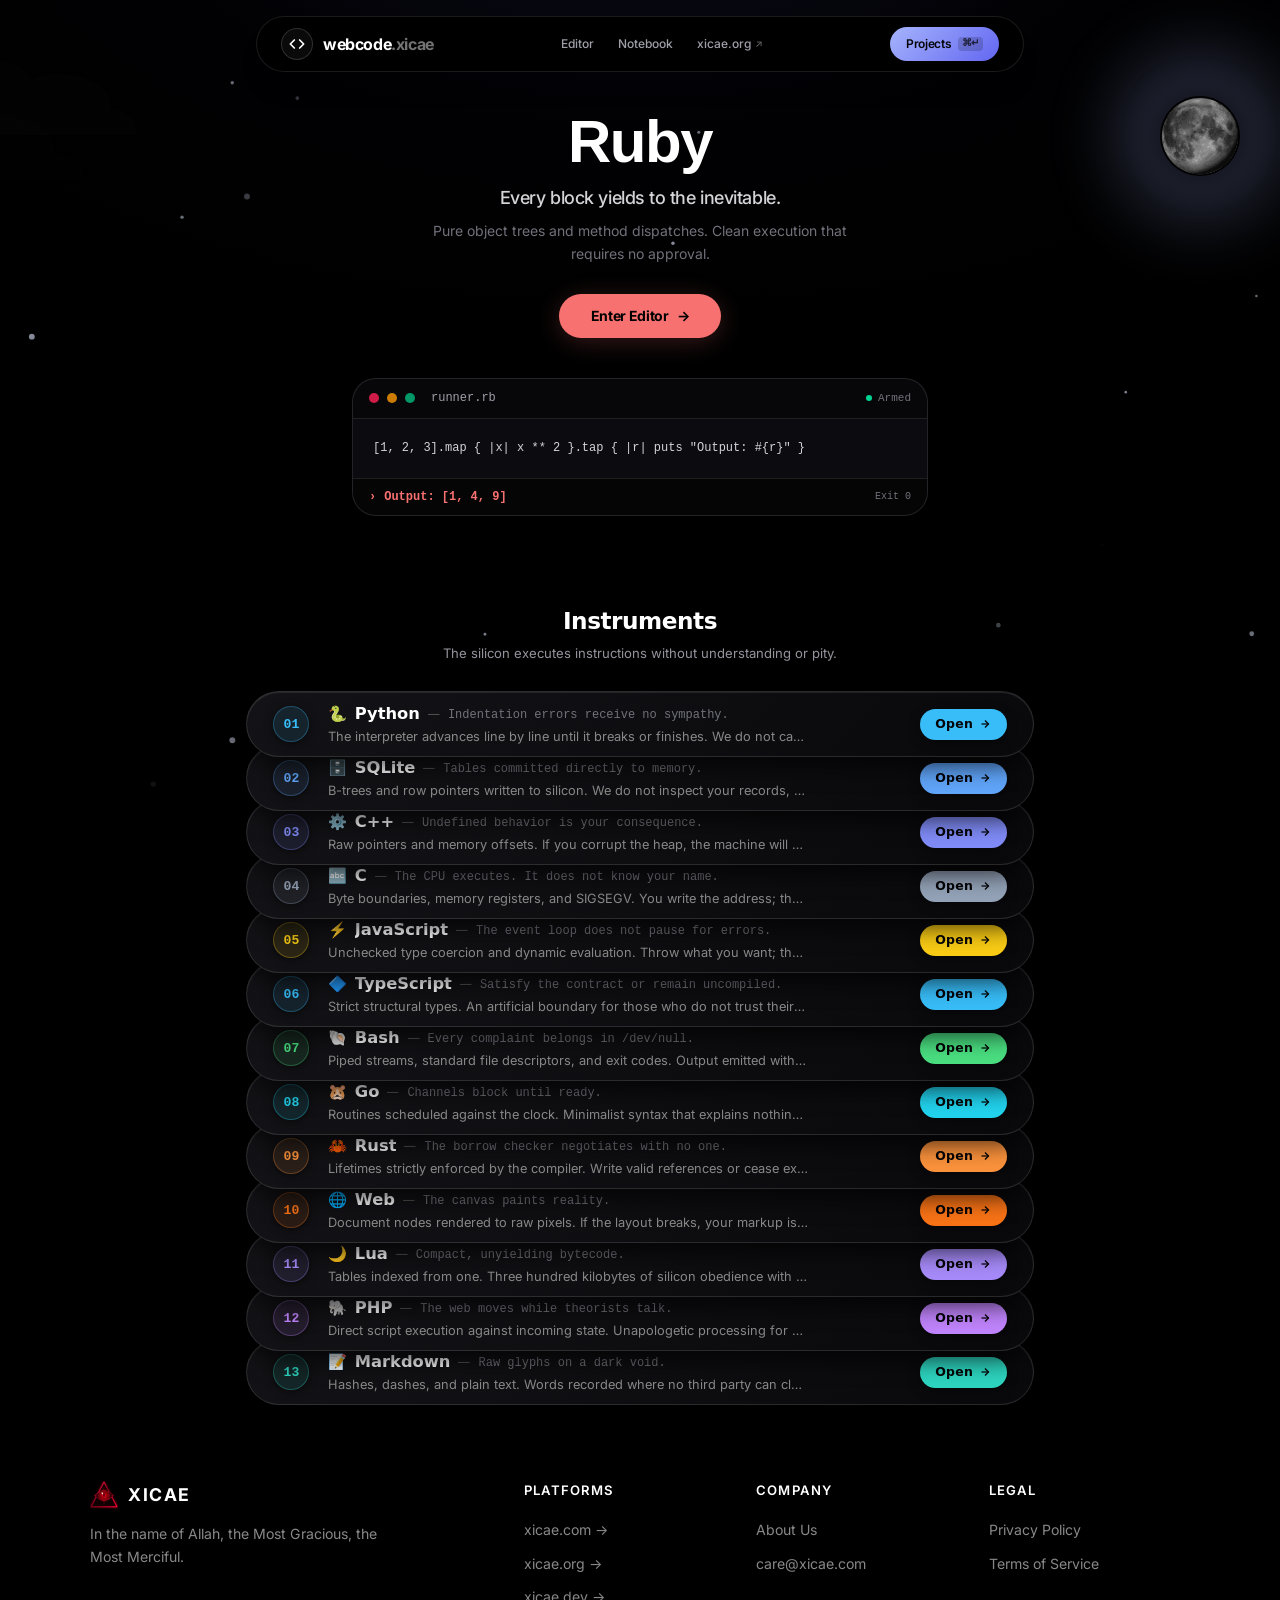
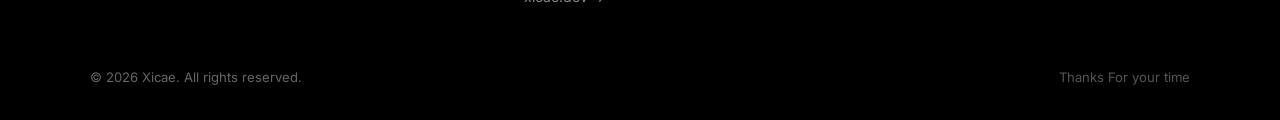
==== commit 37580402: "chore(release): verified static production build" ====
--- a/index.html
+++ b/index.html
@@ -30,7 +30,7 @@
           document.documentElement.classList.add('oled-mode');
         }
       } catch (e) {}
-    })();</script><!-- SEO Meta Tags --><title>Ruby — Every block yields to the inevitable.</title><meta name="title" content="Ruby — Every block yields to the inevitable."><meta name="description" content="Pure object trees and method dispatches. Clean execution that requires no approval."><meta name="keywords" content="code editor, online compiler, python 3.12 editor, sqlite online, javascript playground, c++ online, webcode"><meta name="author" content="Xicae"><!-- Open Graph / Facebook --><meta property="og:type" content="website"><meta property="og:url" content="https://ruby.xicae.dev/"><meta property="og:title" content="Ruby — Every block yields to the inevitable."><meta property="og:description" content="Pure object trees and method dispatches. Clean execution that requires no approval."><meta property="og:image" content="https://webcode.xicae.dev/og-image.jpg"><meta property="og:image:width" content="1200"><meta property="og:image:height" content="630"><meta property="og:image:alt" content="WebCode Code Editor"><meta property="og:site_name" content="WebCode • Modern Code Editor"><meta property="og:locale" content="en_US"><!-- Twitter Card --><meta property="twitter:card" content="summary_large_image"><meta property="twitter:url" content="https://ruby.xicae.dev/"><meta property="twitter:title" content="Ruby — Every block yields to the inevitable."><meta property="twitter:description" content="Pure object trees and method dispatches. Clean execution that requires no approval."><meta property="twitter:image" content="https://webcode.xicae.dev/og-image.jpg"><!-- Organization Structured Data --><script type="application/ld+json">{"@context":"https://schema.org","@type":"Organization","@id":"https://xicae.org/#organization","name":"Xicae","url":"https://xicae.org","logo":"https://webcode.xicae.dev/favicon.svg"}</script><!-- Fonts: JetBrains Mono & Inter --><link rel="dns-prefetch" href="https://fonts.googleapis.com"><link rel="dns-prefetch" href="https://fonts.gstatic.com"><link rel="preconnect" href="https://fonts.googleapis.com"><link rel="preconnect" href="https://fonts.gstatic.com" crossorigin><link href="https://fonts.googleapis.com/css2?family=Inter:wght@400;500;600;700&family=JetBrains+Mono:wght@400;500;600&display=swap" rel="stylesheet"><link rel="stylesheet" href="/_astro/ideList.DFqA6fXV.css"><link rel="stylesheet" href="/_astro/index.CW1p8RVf.css"></head><body class="bg-[#000000] text-[#ffffff] antialiased selection:bg-white/20 selection:text-white min-h-screen flex flex-col font-['Inter',-apple-system,BlinkMacSystemFont,sans-serif] overflow-x-hidden"><div id="spatial-page-root" class="w-full flex-1 flex flex-col"><script type="application/ld+json">{"@context":"https://schema.org","@graph":[{"@type":"SoftwareApplication","name":"Ruby — Xicae","applicationCategory":"DeveloperApplication","operatingSystem":"Web Browser","offers":{"@type":"Offer","price":"0","priceCurrency":"USD"},"description":"Pure object trees and method dispatches. Clean execution that requires no approval."}]}</script><!-- Background Landscape Layer (z-0) --><div id="landscape-root" class="fixed inset-0 pointer-events-none z-0 overflow-hidden select-none transition-colors duration-1000" data-astro-cid-alc7umym><!-- Canvas Overlay for Stars, Rain, Blood Embers, Fog Motifs --><canvas id="weather-fx-canvas" class="absolute inset-0 w-full h-full pointer-events-none z-10" data-astro-cid-alc7umym></canvas><!-- Lightning Flash Overlay for Thunderstorms --><div id="lightning-flash-overlay" class="absolute inset-0 bg-white/20 pointer-events-none z-20 opacity-0 transition-opacity duration-75" data-astro-cid-alc7umym></div><!-- Drifting Eerie Fog & Cloud Wisps --><div class="cloud-layer absolute inset-0 z-0 overflow-hidden pointer-events-none opacity-20 transition-opacity duration-1000" data-astro-cid-alc7umym><svg class="cloud cloud-1 absolute top-8 sm:top-12 -left-40 w-72 sm:w-96 h-28 text-white/[0.04]" viewBox="0 0 100 45" fill="currentColor" data-astro-cid-alc7umym><path d="M15,35 Q5,35 5,22 Q5,12 18,12 Q22,5 34,5 Q46,5 50,13 Q58,8 70,12 Q82,16 82,25 Q92,25 92,35 Z" data-astro-cid-alc7umym></path></svg><svg class="cloud cloud-2 absolute top-14 sm:top-20 -left-64 w-80 sm:w-[480px] h-32 text-white/[0.02]" viewBox="0 0 100 45" fill="currentColor" data-astro-cid-alc7umym><path d="M20,35 Q10,35 10,25 Q10,15 22,15 Q25,8 35,8 Q45,8 48,15 Q55,10 65,14 Q75,18 75,26 Q85,26 85,35 Z" data-astro-cid-alc7umym></path></svg></div><!-- Deep Horizon Grounding Fade --><div class="absolute bottom-0 inset-x-0 h-44 bg-gradient-to-t from-black via-black/50 to-transparent pointer-events-none" data-astro-cid-alc7umym></div></div><!-- Majestic Celestial Moon (Top Right in Sky, merged in background layer) --><div id="landscape-sun-container" class="absolute top-20 right-4 sm:top-24 sm:right-10 z-0 pointer-events-auto flex flex-col items-center select-none cursor-pointer" data-astro-cid-alc7umym><button id="landscape-sun-btn" type="button" onclick="window.cycleWeather ? window.cycleWeather() : null" class="relative group w-14 h-14 sm:w-16 sm:h-16 md:w-20 md:h-20 rounded-full flex items-center justify-center cursor-pointer hover:scale-105 active:scale-95 transition-all duration-300 pointer-events-auto" aria-label="Cycle Moon Phase" data-astro-cid-alc7umym><!-- Deep Atmospheric Corona Bloom --><div id="moon-corona-glow" class="absolute -inset-5 sm:-inset-7 md:-inset-9 rounded-full opacity-70 blur-2xl transition-all duration-1000 pointer-events-none" style="background: var(--season-corona, rgba(165, 180, 252, 0.45));" data-astro-cid-alc7umym></div><!-- Spherical Moon Body with Photorealistic Lunar Photography Texture --><div id="lunar-moon-disc" class="relative w-full h-full rounded-full overflow-hidden shadow-[0_0_35px_rgba(0,0,0,0.95)] transition-all duration-700 pointer-events-none flex items-center justify-center bg-black" data-astro-cid-alc7umym><svg viewBox="0 0 100 100" class="w-full h-full" fill="none" xmlns="http://www.w3.org/2000/svg" data-astro-cid-alc7umym><defs data-astro-cid-alc7umym><!-- Blood Moon Shader (Real Observatory Eclipse Spectrum) --><filter id="bloodMoonFilter" color-interpolation-filters="sRGB" data-astro-cid-alc7umym><feColorMatrix type="matrix" values="
+    })();</script><!-- SEO Meta Tags --><title>Ruby — Every block yields to the inevitable.</title><meta name="title" content="Ruby — Every block yields to the inevitable."><meta name="description" content="Pure object trees and method dispatches. Clean execution that requires no approval."><meta name="keywords" content="code editor, online compiler, python 3.12 editor, sqlite online, javascript playground, c++ online, webcode"><meta name="author" content="Xicae"><!-- Open Graph / Facebook --><meta property="og:type" content="website"><meta property="og:url" content="https://ruby.xicae.dev/"><meta property="og:title" content="Ruby — Every block yields to the inevitable."><meta property="og:description" content="Pure object trees and method dispatches. Clean execution that requires no approval."><meta property="og:image" content="https://webcode.xicae.dev/og-image.jpg"><meta property="og:image:width" content="1200"><meta property="og:image:height" content="630"><meta property="og:image:alt" content="WebCode Code Editor"><meta property="og:site_name" content="WebCode • Modern Code Editor"><meta property="og:locale" content="en_US"><!-- Twitter Card --><meta property="twitter:card" content="summary_large_image"><meta property="twitter:url" content="https://ruby.xicae.dev/"><meta property="twitter:title" content="Ruby — Every block yields to the inevitable."><meta property="twitter:description" content="Pure object trees and method dispatches. Clean execution that requires no approval."><meta property="twitter:image" content="https://webcode.xicae.dev/og-image.jpg"><!-- Organization Structured Data --><script type="application/ld+json">{"@context":"https://schema.org","@type":"Organization","@id":"https://xicae.org/#organization","name":"Xicae","url":"https://xicae.org","logo":"https://webcode.xicae.dev/favicon.svg"}</script><!-- Fonts: JetBrains Mono & Inter --><link rel="dns-prefetch" href="https://fonts.googleapis.com"><link rel="dns-prefetch" href="https://fonts.gstatic.com"><link rel="preconnect" href="https://fonts.googleapis.com"><link rel="preconnect" href="https://fonts.gstatic.com" crossorigin><link href="https://fonts.googleapis.com/css2?family=Inter:wght@400;500;600;700&family=JetBrains+Mono:wght@400;500;600&display=swap" rel="stylesheet"><!-- Ecosystem Backend Cross-Links --><link rel="related" href="https://xicae.dev/"><link rel="related" href="https://miqat.xicae.dev/"><link rel="related" href="https://compress.xicae.dev/"><link rel="related" href="https://webcode.xicae.dev/"><link rel="related" href="https://weboffice.xicae.dev/"><link rel="related" href="https://stylus.xicae.dev/"><link rel="related" href="https://webdrop.xicae.dev/"><link rel="related" href="https://api.xicae.dev/"><link rel="stylesheet" href="/_astro/ideList.DFqA6fXV.css"><link rel="stylesheet" href="/_astro/index.DRVsSvp6.css"></head><body class="bg-[#000000] text-[#ffffff] antialiased selection:bg-white/20 selection:text-white min-h-screen flex flex-col font-['Inter',-apple-system,BlinkMacSystemFont,sans-serif] overflow-x-hidden"><div id="spatial-page-root" class="w-full flex-1 flex flex-col"><script type="application/ld+json">{"@context":"https://schema.org","@graph":[{"@type":"SoftwareApplication","name":"Ruby — Xicae","applicationCategory":"DeveloperApplication","operatingSystem":"Web Browser","offers":{"@type":"Offer","price":"0","priceCurrency":"USD"},"description":"Pure object trees and method dispatches. Clean execution that requires no approval."}]}</script><!-- Background Landscape Layer (z-0) --><div id="landscape-root" class="fixed inset-0 pointer-events-none z-0 overflow-hidden select-none transition-colors duration-1000" data-astro-cid-alc7umym><!-- Canvas Overlay for Stars, Rain, Blood Embers, Fog Motifs --><canvas id="weather-fx-canvas" class="absolute inset-0 w-full h-full pointer-events-none z-10" data-astro-cid-alc7umym></canvas><!-- Lightning Flash Overlay for Thunderstorms --><div id="lightning-flash-overlay" class="absolute inset-0 bg-white/20 pointer-events-none z-20 opacity-0 transition-opacity duration-75" data-astro-cid-alc7umym></div><!-- Drifting Eerie Fog & Cloud Wisps --><div class="cloud-layer absolute inset-0 z-0 overflow-hidden pointer-events-none opacity-20 transition-opacity duration-1000" data-astro-cid-alc7umym><svg class="cloud cloud-1 absolute top-8 sm:top-12 -left-40 w-72 sm:w-96 h-28 text-white/[0.04]" viewBox="0 0 100 45" fill="currentColor" data-astro-cid-alc7umym><path d="M15,35 Q5,35 5,22 Q5,12 18,12 Q22,5 34,5 Q46,5 50,13 Q58,8 70,12 Q82,16 82,25 Q92,25 92,35 Z" data-astro-cid-alc7umym></path></svg><svg class="cloud cloud-2 absolute top-14 sm:top-20 -left-64 w-80 sm:w-[480px] h-32 text-white/[0.02]" viewBox="0 0 100 45" fill="currentColor" data-astro-cid-alc7umym><path d="M20,35 Q10,35 10,25 Q10,15 22,15 Q25,8 35,8 Q45,8 48,15 Q55,10 65,14 Q75,18 75,26 Q85,26 85,35 Z" data-astro-cid-alc7umym></path></svg></div><!-- Deep Horizon Grounding Fade --><div class="absolute bottom-0 inset-x-0 h-44 bg-gradient-to-t from-black via-black/50 to-transparent pointer-events-none" data-astro-cid-alc7umym></div></div><!-- Majestic Celestial Moon (Top Right in Sky, merged in background layer) --><div id="landscape-sun-container" class="absolute top-20 right-4 sm:top-24 sm:right-10 z-0 pointer-events-auto flex flex-col items-center select-none cursor-pointer" data-astro-cid-alc7umym><button id="landscape-sun-btn" type="button" onclick="window.cycleWeather ? window.cycleWeather() : null" class="relative group w-14 h-14 sm:w-16 sm:h-16 md:w-20 md:h-20 rounded-full flex items-center justify-center cursor-pointer hover:scale-105 active:scale-95 transition-all duration-300 pointer-events-auto" aria-label="Cycle Moon Phase" data-astro-cid-alc7umym><!-- Deep Atmospheric Corona Bloom --><div id="moon-corona-glow" class="absolute -inset-5 sm:-inset-7 md:-inset-9 rounded-full opacity-70 blur-2xl transition-all duration-1000 pointer-events-none" style="background: var(--season-corona, rgba(165, 180, 252, 0.45));" data-astro-cid-alc7umym></div><!-- Spherical Moon Body with Photorealistic Lunar Photography Texture --><div id="lunar-moon-disc" class="relative w-full h-full rounded-full overflow-hidden shadow-[0_0_35px_rgba(0,0,0,0.95)] transition-all duration-700 pointer-events-none flex items-center justify-center bg-black" data-astro-cid-alc7umym><svg viewBox="0 0 100 100" class="w-full h-full" fill="none" xmlns="http://www.w3.org/2000/svg" data-astro-cid-alc7umym><defs data-astro-cid-alc7umym><!-- Blood Moon Shader (Real Observatory Eclipse Spectrum) --><filter id="bloodMoonFilter" color-interpolation-filters="sRGB" data-astro-cid-alc7umym><feColorMatrix type="matrix" values="
               1.45  0.02  0.00  0  0.18
               0.05  0.12  0.00  0  0.01
               0.02  0.02  0.08  0  0.01
--- a/_astro/index.DRVsSvp6.css
+++ b/_astro/index.DRVsSvp6.css
@@ -0,0 +1 @@
+#landscape-root[data-astro-cid-alc7umym]{background:var(--season-sky,#000)}.cloud[data-astro-cid-alc7umym]{animation-timing-function:linear;animation-iteration-count:infinite}.cloud-1[data-astro-cid-alc7umym]{animation-name:floatCloud;animation-duration:80s}.cloud-2[data-astro-cid-alc7umym]{animation-name:floatCloud;animation-duration:110s;animation-delay:-40s}@keyframes floatCloud{0%{transform:translate(-300px)}to{transform:translate(calc(100vw + 320px))}}.season-nav[data-astro-cid-p5hdyzlj]{background:var(--season-card-bg);border-color:var(--season-card-border);box-shadow:var(--season-card-shadow)}.season-logo-disc[data-astro-cid-p5hdyzlj]{background:var(--season-accent-gradient)}.season-brand-text[data-astro-cid-p5hdyzlj]{color:var(--season-text-title)}.season-btn[data-astro-cid-p5hdyzlj]{background:var(--season-accent-gradient);color:var(--season-accent-text,#fff)}.site-footer[data-astro-cid-a5n2ddfz]{z-index:10;background:#000;border-top:none;width:100%;padding:1.25rem 1.25rem 2rem;position:relative}.footer-container[data-astro-cid-a5n2ddfz]{max-width:1100px;margin:0 auto}.footer-grid[data-astro-cid-a5n2ddfz]{grid-template-columns:2fr 1fr 1fr 1fr;gap:2rem;margin-bottom:1.75rem;display:grid}@media (width<=768px){.site-footer[data-astro-cid-a5n2ddfz]{padding:1rem 1rem 1.75rem!important}.footer-grid[data-astro-cid-a5n2ddfz]{grid-template-columns:1fr;gap:1.25rem;margin-bottom:1.25rem}}.brand-wrapper[data-astro-cid-a5n2ddfz]{align-items:center;gap:.65rem;margin-bottom:.85rem;text-decoration:none;display:inline-flex}.brand-logo[data-astro-cid-a5n2ddfz]{display:block}.brand-name[data-astro-cid-a5n2ddfz]{letter-spacing:.08em;color:#fff;font-size:1.1rem;font-weight:700}.brand-desc[data-astro-cid-a5n2ddfz]{color:#888;max-width:320px;margin:0;font-size:.88rem;line-height:1.6}.footer-col-title[data-astro-cid-a5n2ddfz]{text-transform:uppercase;letter-spacing:.08em;color:#fff;margin:0 0 1rem;font-size:.82rem;font-weight:600}.footer-col-links[data-astro-cid-a5n2ddfz]{flex-direction:column;gap:.6rem;margin:0;padding:0;list-style:none;display:flex}.footer-col-links[data-astro-cid-a5n2ddfz] a[data-astro-cid-a5n2ddfz]{color:#888;font-size:.88rem;text-decoration:none;transition:color .15s}.footer-col-links[data-astro-cid-a5n2ddfz] a[data-astro-cid-a5n2ddfz]:hover{color:#fff}.footer-network-mesh[data-astro-cid-a5n2ddfz]{border-top:1px solid #ffffff0f;border-bottom:1px solid #ffffff0f;flex-wrap:wrap;gap:.65rem 1.25rem;padding:1rem 0;font-size:.78rem;display:flex}.footer-network-mesh[data-astro-cid-a5n2ddfz] a[data-astro-cid-a5n2ddfz]{color:#777;text-decoration:none;transition:color .15s}.footer-network-mesh[data-astro-cid-a5n2ddfz] a[data-astro-cid-a5n2ddfz]:hover{color:#fff}.footer-bottom[data-astro-cid-a5n2ddfz]{color:#666;border-top:none;flex-wrap:wrap;justify-content:space-between;align-items:center;gap:.75rem;padding-top:2rem;font-size:.82rem;display:flex}.footer-bottom[data-astro-cid-a5n2ddfz] p[data-astro-cid-a5n2ddfz]{margin:0}.footer-bottom-tagline[data-astro-cid-a5n2ddfz]{color:#555}.pills-deck-container[data-astro-cid-v4u5d5kq]{box-sizing:border-box;user-select:none;width:100%;max-width:820px;margin:0 auto;padding:2.5rem 1rem 3.5rem}.deck-header[data-astro-cid-v4u5d5kq]{text-align:center;margin-bottom:1.75rem}.deck-title[data-astro-cid-v4u5d5kq]{color:#fff;letter-spacing:-.02em;margin:0 0 .35rem;font-family:system-ui,-apple-system,sans-serif;font-size:clamp(1.2rem,3vw,1.45rem);font-weight:700}.deck-subtitle[data-astro-cid-v4u5d5kq]{color:#94949e;max-width:480px;margin:0 auto;font-size:.82rem;line-height:1.45}.module-pills-stack[data-astro-cid-v4u5d5kq]{box-sizing:border-box;flex-direction:column;gap:0;width:100%;display:flex;position:relative}.tool-stack-pill[data-astro-cid-v4u5d5kq]{color:#faf4e8;box-sizing:border-box;background:linear-gradient(135deg,#131317 0%,#09090c 100%);border:1px solid #ffffff1f;border-radius:9999px;justify-content:space-between;align-items:center;min-width:0;height:66px;margin-top:-12px;padding:0 1.65rem;text-decoration:none;transition:transform .25s cubic-bezier(.16,1,.3,1),border-color .25s,background .25s,box-shadow .25s,z-index .25s;display:flex;position:relative;box-shadow:0 8px 24px #000000bf,inset 0 1px 1px #ffffff1a}.tool-stack-pill[data-astro-cid-v4u5d5kq]:first-child{margin-top:0!important}.tool-stack-pill[data-astro-cid-v4u5d5kq]:hover{box-shadow:0 18px 42px #000000f2, 0 0 26px var(--tool-glow,#38bdf840);background:linear-gradient(135deg,#1d1d25 0%,#111116 100%);transform:translateY(-5px)scale(1.012);border-color:var(--tool-accent,#38bdf8)!important;z-index:60!important}.pill-left-group[data-astro-cid-v4u5d5kq]{flex:1;align-items:center;gap:1.15rem;min-width:0;display:flex}.pill-index-badge[data-astro-cid-v4u5d5kq]{border:1px solid;border-radius:50%;flex-shrink:0;justify-content:center;align-items:center;width:36px;height:36px;font-family:monospace;font-size:.82rem;font-weight:800;display:flex;box-shadow:0 2px 8px #00000080}.pill-text-group[data-astro-cid-v4u5d5kq]{flex-direction:column;justify-content:center;gap:.15rem;min-width:0;display:flex}.pill-title-row[data-astro-cid-v4u5d5kq]{align-items:center;gap:.5rem;min-width:0;display:flex}.pill-icon[data-astro-cid-v4u5d5kq]{flex-shrink:0;font-size:.95rem}.pill-headline-sep[data-astro-cid-v4u5d5kq]{color:#555;flex-shrink:0;font-size:.72rem}.pill-item-title[data-astro-cid-v4u5d5kq]{color:#fff;white-space:nowrap;text-overflow:ellipsis;margin:0;font-family:system-ui,-apple-system,sans-serif;font-size:1.02rem;font-weight:700;line-height:1.25;overflow:hidden}.pill-headline-text[data-astro-cid-v4u5d5kq]{color:#71717a;white-space:nowrap;text-overflow:ellipsis;font-family:monospace;font-size:.75rem;overflow:hidden}.pill-item-desc[data-astro-cid-v4u5d5kq]{color:#888;white-space:nowrap;text-overflow:ellipsis;max-width:480px;margin:0;font-size:.8rem;line-height:1.35;overflow:hidden}.pill-right-group[data-astro-cid-v4u5d5kq]{flex-shrink:0;align-items:center;gap:.75rem;margin-left:1.25rem;display:flex}.pill-action-btn[data-astro-cid-v4u5d5kq]{color:#040406;letter-spacing:.02em;border-radius:9999px;align-items:center;gap:.4rem;padding:.36rem .95rem;font-family:system-ui,-apple-system,sans-serif;font-size:.78rem;font-weight:700;transition:transform .2s,filter .2s;display:inline-flex;box-shadow:0 3px 12px #0006}.tool-stack-pill[data-astro-cid-v4u5d5kq]:hover .pill-action-btn[data-astro-cid-v4u5d5kq]{filter:brightness(1.1);transform:scale(1.05)}@media (width<=680px){.pill-headline-sep[data-astro-cid-v4u5d5kq],.pill-headline-text[data-astro-cid-v4u5d5kq]{display:none}}@media (width<=640px){.tool-stack-pill[data-astro-cid-v4u5d5kq]{height:56px;margin-top:-10px;padding:0 1rem}.pill-left-group[data-astro-cid-v4u5d5kq]{gap:.75rem}.pill-index-badge[data-astro-cid-v4u5d5kq]{width:30px;height:30px;font-size:.72rem}.pill-item-title[data-astro-cid-v4u5d5kq]{font-size:.94rem}.pill-item-desc[data-astro-cid-v4u5d5kq]{max-width:220px;font-size:.75rem}}
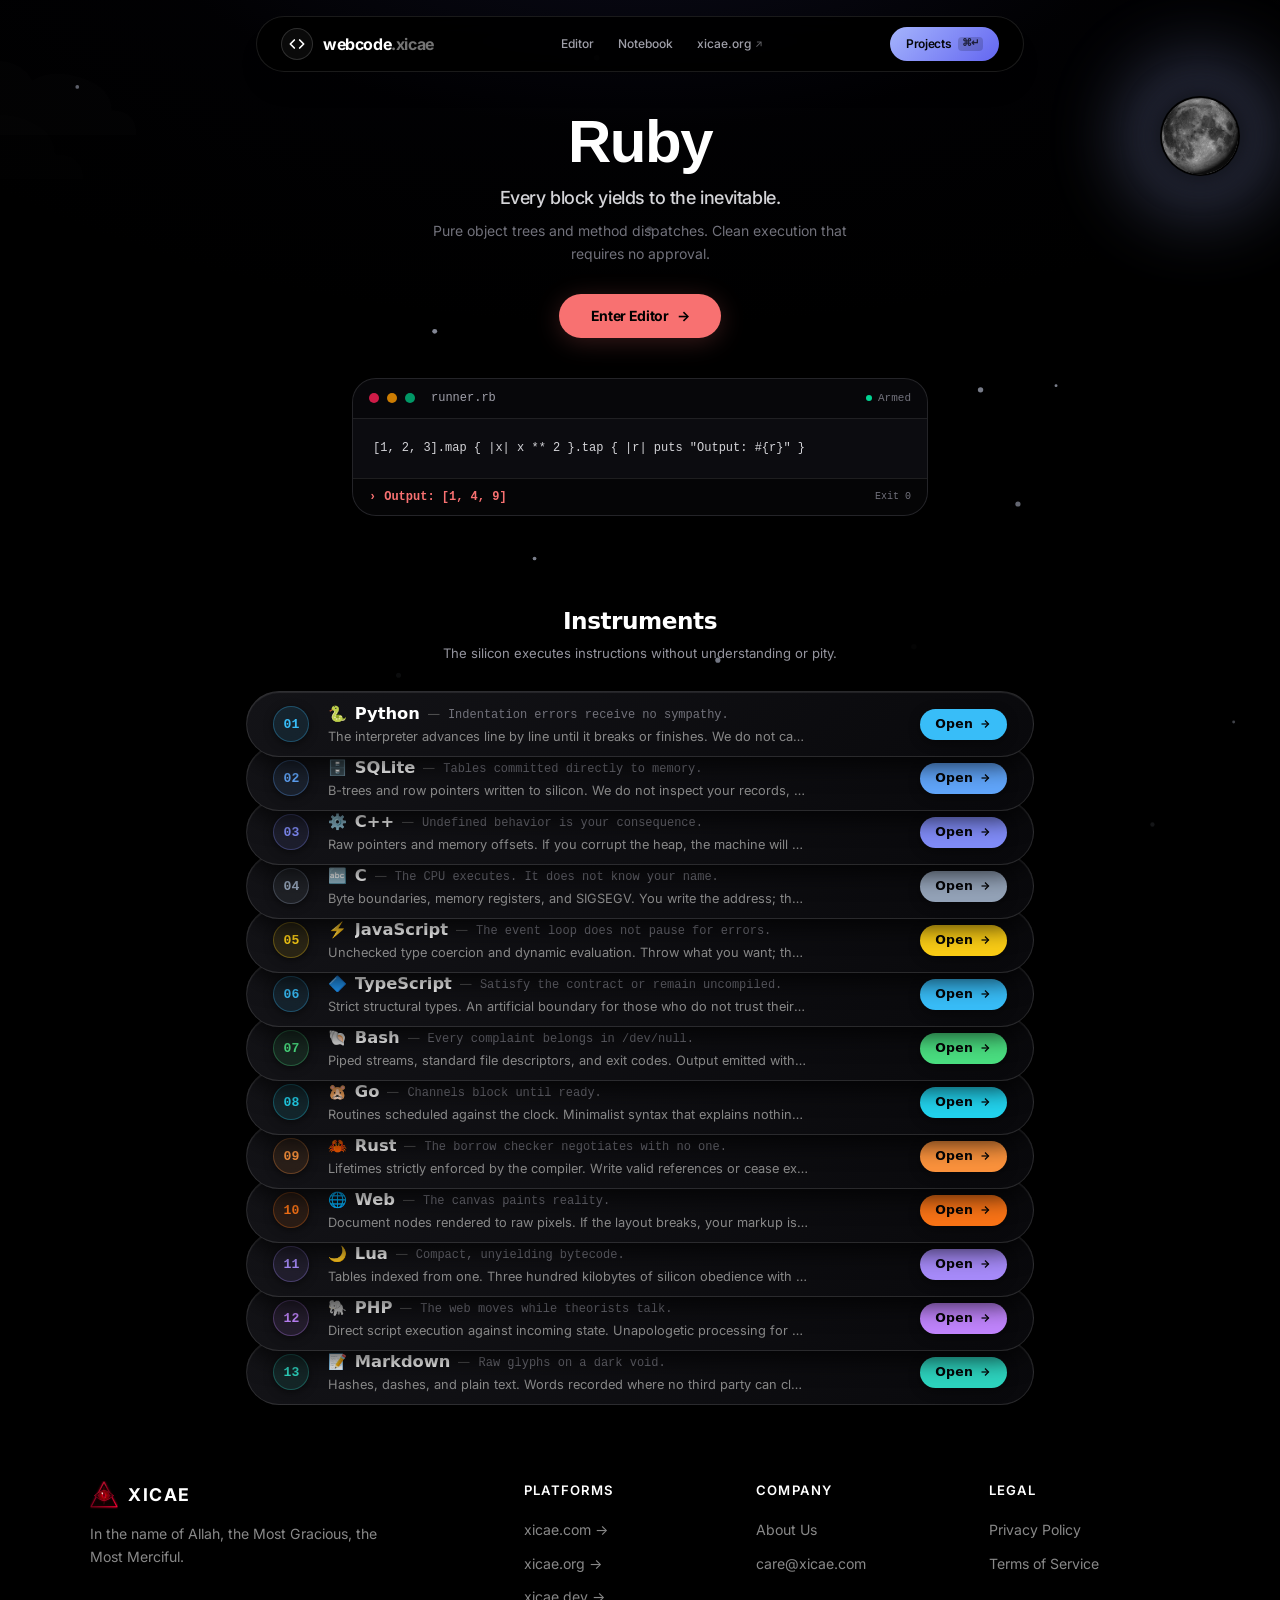
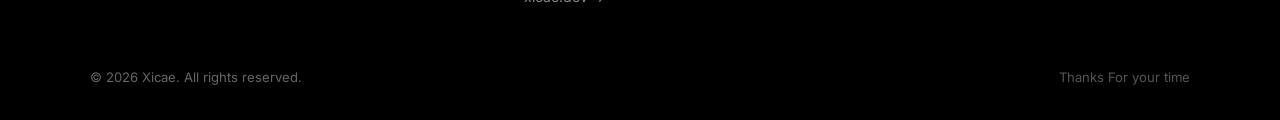
==== commit 67e1c8e1: "chore(release): verified static production build" ====
--- a/index.html
+++ b/index.html
@@ -30,7 +30,7 @@
           document.documentElement.classList.add('oled-mode');
         }
       } catch (e) {}
-    })();</script><!-- SEO Meta Tags --><title>Ruby — Every block yields to the inevitable.</title><meta name="title" content="Ruby — Every block yields to the inevitable."><meta name="description" content="Pure object trees and method dispatches. Clean execution that requires no approval."><meta name="keywords" content="code editor, online compiler, python 3.12 editor, sqlite online, javascript playground, c++ online, webcode"><meta name="author" content="Xicae"><!-- Open Graph / Facebook --><meta property="og:type" content="website"><meta property="og:url" content="https://ruby.xicae.dev/"><meta property="og:title" content="Ruby — Every block yields to the inevitable."><meta property="og:description" content="Pure object trees and method dispatches. Clean execution that requires no approval."><meta property="og:image" content="https://webcode.xicae.dev/og-image.jpg"><meta property="og:image:width" content="1200"><meta property="og:image:height" content="630"><meta property="og:image:alt" content="WebCode Code Editor"><meta property="og:site_name" content="WebCode • Modern Code Editor"><meta property="og:locale" content="en_US"><!-- Twitter Card --><meta property="twitter:card" content="summary_large_image"><meta property="twitter:url" content="https://ruby.xicae.dev/"><meta property="twitter:title" content="Ruby — Every block yields to the inevitable."><meta property="twitter:description" content="Pure object trees and method dispatches. Clean execution that requires no approval."><meta property="twitter:image" content="https://webcode.xicae.dev/og-image.jpg"><!-- Organization Structured Data --><script type="application/ld+json">{"@context":"https://schema.org","@type":"Organization","@id":"https://xicae.org/#organization","name":"Xicae","url":"https://xicae.org","logo":"https://webcode.xicae.dev/favicon.svg"}</script><!-- Fonts: JetBrains Mono & Inter --><link rel="dns-prefetch" href="https://fonts.googleapis.com"><link rel="dns-prefetch" href="https://fonts.gstatic.com"><link rel="preconnect" href="https://fonts.googleapis.com"><link rel="preconnect" href="https://fonts.gstatic.com" crossorigin><link href="https://fonts.googleapis.com/css2?family=Inter:wght@400;500;600;700&family=JetBrains+Mono:wght@400;500;600&display=swap" rel="stylesheet"><!-- Ecosystem Backend Cross-Links --><link rel="related" href="https://xicae.dev/"><link rel="related" href="https://miqat.xicae.dev/"><link rel="related" href="https://compress.xicae.dev/"><link rel="related" href="https://webcode.xicae.dev/"><link rel="related" href="https://weboffice.xicae.dev/"><link rel="related" href="https://stylus.xicae.dev/"><link rel="related" href="https://webdrop.xicae.dev/"><link rel="related" href="https://api.xicae.dev/"><link rel="stylesheet" href="/_astro/ideList.DFqA6fXV.css"><link rel="stylesheet" href="/_astro/index.DRVsSvp6.css"></head><body class="bg-[#000000] text-[#ffffff] antialiased selection:bg-white/20 selection:text-white min-h-screen flex flex-col font-['Inter',-apple-system,BlinkMacSystemFont,sans-serif] overflow-x-hidden"><div id="spatial-page-root" class="w-full flex-1 flex flex-col"><script type="application/ld+json">{"@context":"https://schema.org","@graph":[{"@type":"SoftwareApplication","name":"Ruby — Xicae","applicationCategory":"DeveloperApplication","operatingSystem":"Web Browser","offers":{"@type":"Offer","price":"0","priceCurrency":"USD"},"description":"Pure object trees and method dispatches. Clean execution that requires no approval."}]}</script><!-- Background Landscape Layer (z-0) --><div id="landscape-root" class="fixed inset-0 pointer-events-none z-0 overflow-hidden select-none transition-colors duration-1000" data-astro-cid-alc7umym><!-- Canvas Overlay for Stars, Rain, Blood Embers, Fog Motifs --><canvas id="weather-fx-canvas" class="absolute inset-0 w-full h-full pointer-events-none z-10" data-astro-cid-alc7umym></canvas><!-- Lightning Flash Overlay for Thunderstorms --><div id="lightning-flash-overlay" class="absolute inset-0 bg-white/20 pointer-events-none z-20 opacity-0 transition-opacity duration-75" data-astro-cid-alc7umym></div><!-- Drifting Eerie Fog & Cloud Wisps --><div class="cloud-layer absolute inset-0 z-0 overflow-hidden pointer-events-none opacity-20 transition-opacity duration-1000" data-astro-cid-alc7umym><svg class="cloud cloud-1 absolute top-8 sm:top-12 -left-40 w-72 sm:w-96 h-28 text-white/[0.04]" viewBox="0 0 100 45" fill="currentColor" data-astro-cid-alc7umym><path d="M15,35 Q5,35 5,22 Q5,12 18,12 Q22,5 34,5 Q46,5 50,13 Q58,8 70,12 Q82,16 82,25 Q92,25 92,35 Z" data-astro-cid-alc7umym></path></svg><svg class="cloud cloud-2 absolute top-14 sm:top-20 -left-64 w-80 sm:w-[480px] h-32 text-white/[0.02]" viewBox="0 0 100 45" fill="currentColor" data-astro-cid-alc7umym><path d="M20,35 Q10,35 10,25 Q10,15 22,15 Q25,8 35,8 Q45,8 48,15 Q55,10 65,14 Q75,18 75,26 Q85,26 85,35 Z" data-astro-cid-alc7umym></path></svg></div><!-- Deep Horizon Grounding Fade --><div class="absolute bottom-0 inset-x-0 h-44 bg-gradient-to-t from-black via-black/50 to-transparent pointer-events-none" data-astro-cid-alc7umym></div></div><!-- Majestic Celestial Moon (Top Right in Sky, merged in background layer) --><div id="landscape-sun-container" class="absolute top-20 right-4 sm:top-24 sm:right-10 z-0 pointer-events-auto flex flex-col items-center select-none cursor-pointer" data-astro-cid-alc7umym><button id="landscape-sun-btn" type="button" onclick="window.cycleWeather ? window.cycleWeather() : null" class="relative group w-14 h-14 sm:w-16 sm:h-16 md:w-20 md:h-20 rounded-full flex items-center justify-center cursor-pointer hover:scale-105 active:scale-95 transition-all duration-300 pointer-events-auto" aria-label="Cycle Moon Phase" data-astro-cid-alc7umym><!-- Deep Atmospheric Corona Bloom --><div id="moon-corona-glow" class="absolute -inset-5 sm:-inset-7 md:-inset-9 rounded-full opacity-70 blur-2xl transition-all duration-1000 pointer-events-none" style="background: var(--season-corona, rgba(165, 180, 252, 0.45));" data-astro-cid-alc7umym></div><!-- Spherical Moon Body with Photorealistic Lunar Photography Texture --><div id="lunar-moon-disc" class="relative w-full h-full rounded-full overflow-hidden shadow-[0_0_35px_rgba(0,0,0,0.95)] transition-all duration-700 pointer-events-none flex items-center justify-center bg-black" data-astro-cid-alc7umym><svg viewBox="0 0 100 100" class="w-full h-full" fill="none" xmlns="http://www.w3.org/2000/svg" data-astro-cid-alc7umym><defs data-astro-cid-alc7umym><!-- Blood Moon Shader (Real Observatory Eclipse Spectrum) --><filter id="bloodMoonFilter" color-interpolation-filters="sRGB" data-astro-cid-alc7umym><feColorMatrix type="matrix" values="
+    })();</script><!-- SEO Meta Tags --><title>Ruby — Every block yields to the inevitable.</title><meta name="title" content="Ruby — Every block yields to the inevitable."><meta name="description" content="Pure object trees and method dispatches. Clean execution that requires no approval."><meta name="keywords" content="code editor, online compiler, python 3.12 editor, sqlite online, javascript playground, c++ online, webcode"><meta name="author" content="Xicae"><!-- Open Graph / Facebook --><meta property="og:type" content="website"><meta property="og:url" content="https://ruby.xicae.dev/"><meta property="og:title" content="Ruby — Every block yields to the inevitable."><meta property="og:description" content="Pure object trees and method dispatches. Clean execution that requires no approval."><meta property="og:image" content="https://webcode.xicae.dev/og-image.jpg"><meta property="og:image:width" content="1200"><meta property="og:image:height" content="630"><meta property="og:image:alt" content="WebCode Code Editor"><meta property="og:site_name" content="WebCode • Modern Code Editor"><meta property="og:locale" content="en_US"><!-- Twitter Card --><meta property="twitter:card" content="summary_large_image"><meta property="twitter:url" content="https://ruby.xicae.dev/"><meta property="twitter:title" content="Ruby — Every block yields to the inevitable."><meta property="twitter:description" content="Pure object trees and method dispatches. Clean execution that requires no approval."><meta property="twitter:image" content="https://webcode.xicae.dev/og-image.jpg"><!-- Organization Structured Data --><script type="application/ld+json">{"@context":"https://schema.org","@type":"Organization","@id":"https://xicae.org/#organization","name":"Xicae","url":"https://xicae.org","logo":"https://webcode.xicae.dev/favicon.svg"}</script><!-- Fonts: JetBrains Mono & Inter --><link rel="dns-prefetch" href="https://fonts.googleapis.com"><link rel="dns-prefetch" href="https://fonts.gstatic.com"><link rel="preconnect" href="https://fonts.googleapis.com"><link rel="preconnect" href="https://fonts.gstatic.com" crossorigin><link rel="preload" href="https://fonts.googleapis.com/css2?family=Inter:wght@400;500;600;700&family=JetBrains+Mono:wght@400;500;600&display=swap" as="style" onload="this.onload=null;this.rel='stylesheet'"><noscript><link href="https://fonts.googleapis.com/css2?family=Inter:wght@400;500;600;700&family=JetBrains+Mono:wght@400;500;600&display=swap" rel="stylesheet"></noscript><!-- Ecosystem Backend Cross-Links --><link rel="related" href="https://xicae.dev/"><link rel="related" href="https://miqat.xicae.dev/"><link rel="related" href="https://compress.xicae.dev/"><link rel="related" href="https://webcode.xicae.dev/"><link rel="related" href="https://weboffice.xicae.dev/"><link rel="related" href="https://stylus.xicae.dev/"><link rel="related" href="https://webdrop.xicae.dev/"><link rel="related" href="https://api.xicae.dev/"><link rel="stylesheet" href="/_astro/ideList.DFqA6fXV.css"><link rel="stylesheet" href="/_astro/index.DRVsSvp6.css"></head><body class="bg-[#000000] text-[#ffffff] antialiased selection:bg-white/20 selection:text-white min-h-screen flex flex-col font-['Inter',-apple-system,BlinkMacSystemFont,sans-serif] overflow-x-hidden"><div id="spatial-page-root" class="w-full flex-1 flex flex-col"><script type="application/ld+json">{"@context":"https://schema.org","@graph":[{"@type":"SoftwareApplication","name":"Ruby — Xicae","applicationCategory":"DeveloperApplication","operatingSystem":"Web Browser","offers":{"@type":"Offer","price":"0","priceCurrency":"USD"},"description":"Pure object trees and method dispatches. Clean execution that requires no approval."}]}</script><!-- Background Landscape Layer (z-0) --><div id="landscape-root" class="fixed inset-0 pointer-events-none z-0 overflow-hidden select-none transition-colors duration-1000" data-astro-cid-alc7umym><!-- Canvas Overlay for Stars, Rain, Blood Embers, Fog Motifs --><canvas id="weather-fx-canvas" class="absolute inset-0 w-full h-full pointer-events-none z-10" data-astro-cid-alc7umym></canvas><!-- Lightning Flash Overlay for Thunderstorms --><div id="lightning-flash-overlay" class="absolute inset-0 bg-white/20 pointer-events-none z-20 opacity-0 transition-opacity duration-75" data-astro-cid-alc7umym></div><!-- Drifting Eerie Fog & Cloud Wisps --><div class="cloud-layer absolute inset-0 z-0 overflow-hidden pointer-events-none opacity-20 transition-opacity duration-1000" data-astro-cid-alc7umym><svg class="cloud cloud-1 absolute top-8 sm:top-12 -left-40 w-72 sm:w-96 h-28 text-white/[0.04]" viewBox="0 0 100 45" fill="currentColor" data-astro-cid-alc7umym><path d="M15,35 Q5,35 5,22 Q5,12 18,12 Q22,5 34,5 Q46,5 50,13 Q58,8 70,12 Q82,16 82,25 Q92,25 92,35 Z" data-astro-cid-alc7umym></path></svg><svg class="cloud cloud-2 absolute top-14 sm:top-20 -left-64 w-80 sm:w-[480px] h-32 text-white/[0.02]" viewBox="0 0 100 45" fill="currentColor" data-astro-cid-alc7umym><path d="M20,35 Q10,35 10,25 Q10,15 22,15 Q25,8 35,8 Q45,8 48,15 Q55,10 65,14 Q75,18 75,26 Q85,26 85,35 Z" data-astro-cid-alc7umym></path></svg></div><!-- Deep Horizon Grounding Fade --><div class="absolute bottom-0 inset-x-0 h-44 bg-gradient-to-t from-black via-black/50 to-transparent pointer-events-none" data-astro-cid-alc7umym></div></div><!-- Majestic Celestial Moon (Top Right in Sky, merged in background layer) --><div id="landscape-sun-container" class="absolute top-20 right-4 sm:top-24 sm:right-10 z-0 pointer-events-auto flex flex-col items-center select-none cursor-pointer" data-astro-cid-alc7umym><button id="landscape-sun-btn" type="button" onclick="window.cycleWeather ? window.cycleWeather() : null" class="relative group w-14 h-14 sm:w-16 sm:h-16 md:w-20 md:h-20 rounded-full flex items-center justify-center cursor-pointer hover:scale-105 active:scale-95 transition-all duration-300 pointer-events-auto" aria-label="Cycle Moon Phase" data-astro-cid-alc7umym><!-- Deep Atmospheric Corona Bloom --><div id="moon-corona-glow" class="absolute -inset-5 sm:-inset-7 md:-inset-9 rounded-full opacity-70 blur-2xl transition-all duration-1000 pointer-events-none" style="background: var(--season-corona, rgba(165, 180, 252, 0.45));" data-astro-cid-alc7umym></div><!-- Spherical Moon Body with Photorealistic Lunar Photography Texture --><div id="lunar-moon-disc" class="relative w-full h-full rounded-full overflow-hidden shadow-[0_0_35px_rgba(0,0,0,0.95)] transition-all duration-700 pointer-events-none flex items-center justify-center bg-black" data-astro-cid-alc7umym><svg viewBox="0 0 100 100" class="w-full h-full" fill="none" xmlns="http://www.w3.org/2000/svg" data-astro-cid-alc7umym><defs data-astro-cid-alc7umym><!-- Blood Moon Shader (Real Observatory Eclipse Spectrum) --><filter id="bloodMoonFilter" color-interpolation-filters="sRGB" data-astro-cid-alc7umym><feColorMatrix type="matrix" values="
               1.45  0.02  0.00  0  0.18
               0.05  0.12  0.00  0  0.01
               0.02  0.02  0.08  0  0.01
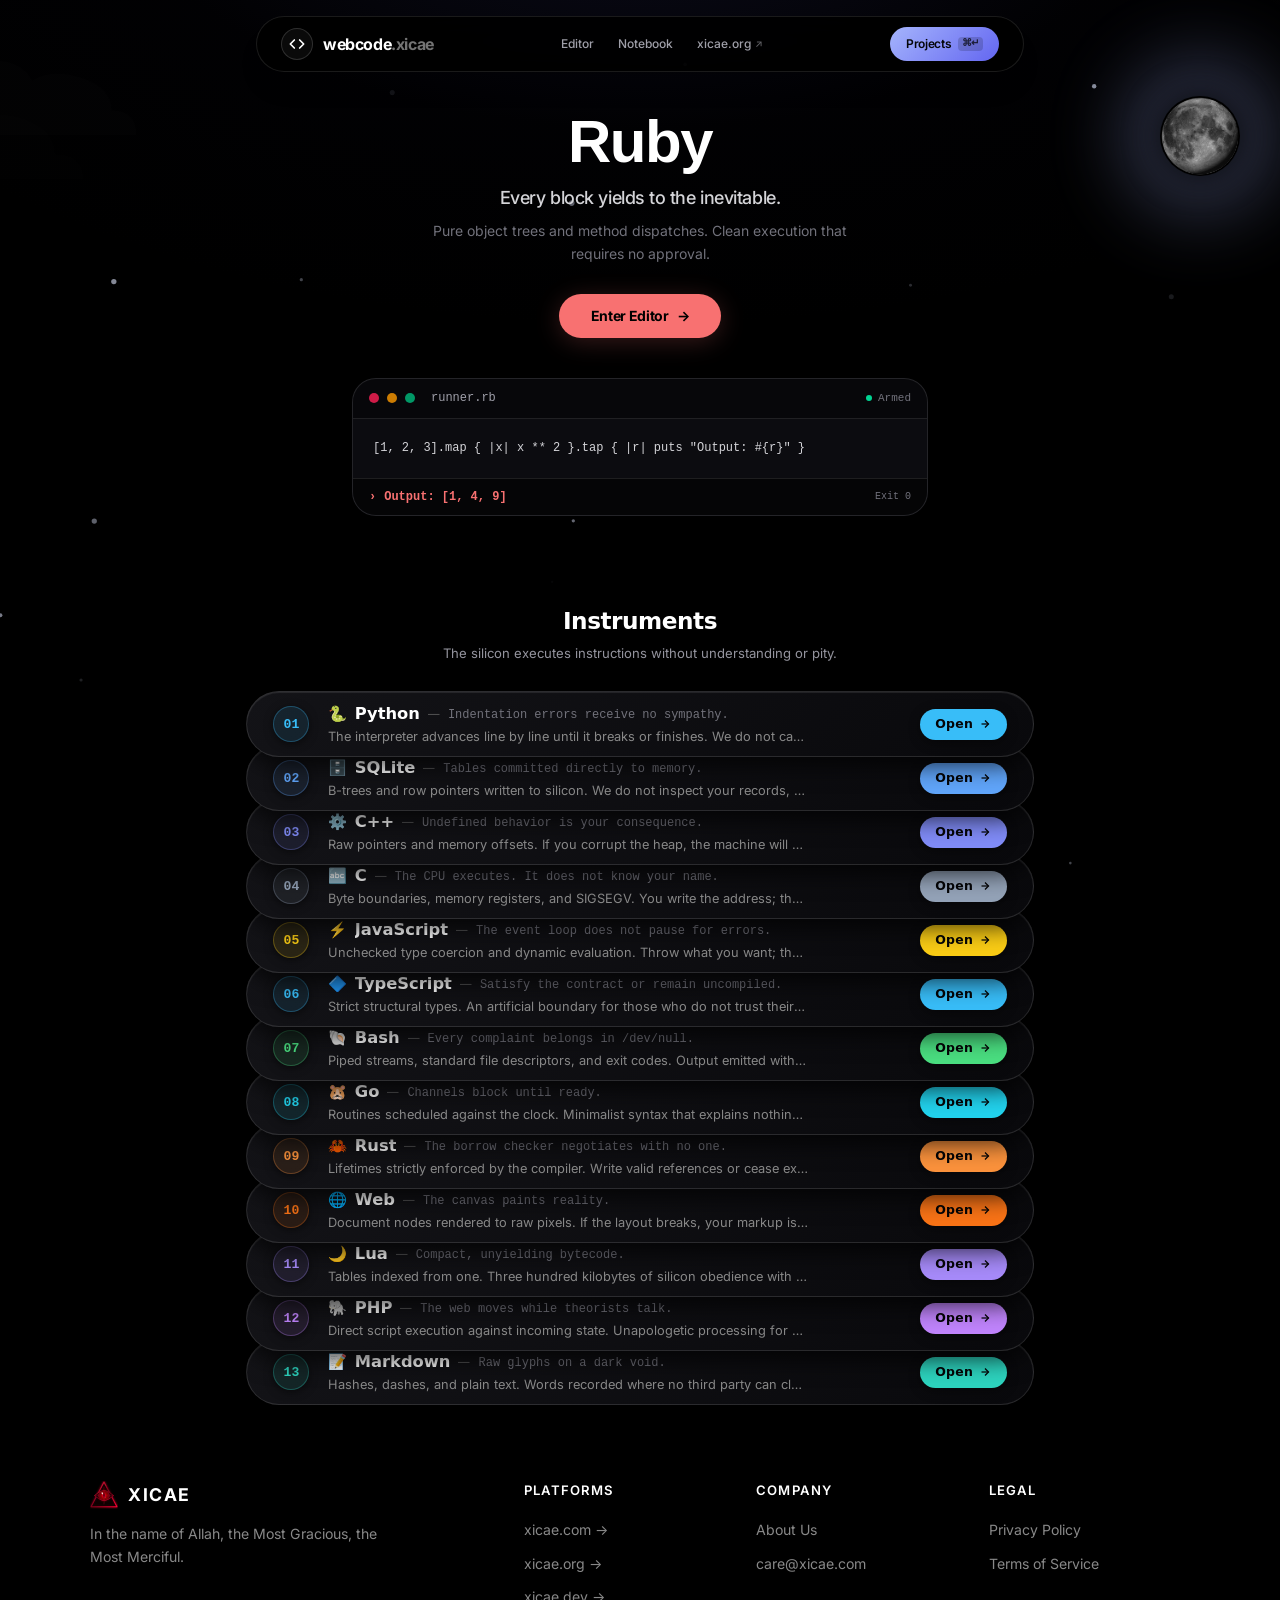
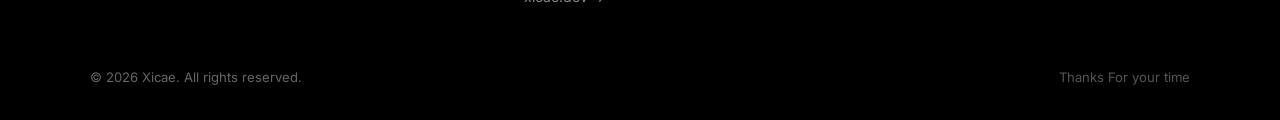
==== commit fbd48d35: "chore(release): verified static production build" ====
--- a/index.html
+++ b/index.html
@@ -30,12 +30,12 @@
           document.documentElement.classList.add('oled-mode');
         }
       } catch (e) {}
-    })();</script><!-- SEO Meta Tags --><title>Ruby — Every block yields to the inevitable.</title><meta name="title" content="Ruby — Every block yields to the inevitable."><meta name="description" content="Pure object trees and method dispatches. Clean execution that requires no approval."><meta name="keywords" content="code editor, online compiler, python 3.12 editor, sqlite online, javascript playground, c++ online, webcode"><meta name="author" content="Xicae"><!-- Open Graph / Facebook --><meta property="og:type" content="website"><meta property="og:url" content="https://ruby.xicae.dev/"><meta property="og:title" content="Ruby — Every block yields to the inevitable."><meta property="og:description" content="Pure object trees and method dispatches. Clean execution that requires no approval."><meta property="og:image" content="https://webcode.xicae.dev/og-image.jpg"><meta property="og:image:width" content="1200"><meta property="og:image:height" content="630"><meta property="og:image:alt" content="WebCode Code Editor"><meta property="og:site_name" content="WebCode • Modern Code Editor"><meta property="og:locale" content="en_US"><!-- Twitter Card --><meta property="twitter:card" content="summary_large_image"><meta property="twitter:url" content="https://ruby.xicae.dev/"><meta property="twitter:title" content="Ruby — Every block yields to the inevitable."><meta property="twitter:description" content="Pure object trees and method dispatches. Clean execution that requires no approval."><meta property="twitter:image" content="https://webcode.xicae.dev/og-image.jpg"><!-- Organization Structured Data --><script type="application/ld+json">{"@context":"https://schema.org","@type":"Organization","@id":"https://xicae.org/#organization","name":"Xicae","url":"https://xicae.org","logo":"https://webcode.xicae.dev/favicon.svg"}</script><!-- Fonts: JetBrains Mono & Inter --><link rel="dns-prefetch" href="https://fonts.googleapis.com"><link rel="dns-prefetch" href="https://fonts.gstatic.com"><link rel="preconnect" href="https://fonts.googleapis.com"><link rel="preconnect" href="https://fonts.gstatic.com" crossorigin><link rel="preload" href="https://fonts.googleapis.com/css2?family=Inter:wght@400;500;600;700&family=JetBrains+Mono:wght@400;500;600&display=swap" as="style" onload="this.onload=null;this.rel='stylesheet'"><noscript><link href="https://fonts.googleapis.com/css2?family=Inter:wght@400;500;600;700&family=JetBrains+Mono:wght@400;500;600&display=swap" rel="stylesheet"></noscript><!-- Ecosystem Backend Cross-Links --><link rel="related" href="https://xicae.dev/"><link rel="related" href="https://miqat.xicae.dev/"><link rel="related" href="https://compress.xicae.dev/"><link rel="related" href="https://webcode.xicae.dev/"><link rel="related" href="https://weboffice.xicae.dev/"><link rel="related" href="https://stylus.xicae.dev/"><link rel="related" href="https://webdrop.xicae.dev/"><link rel="related" href="https://api.xicae.dev/"><link rel="stylesheet" href="/_astro/ideList.DFqA6fXV.css"><link rel="stylesheet" href="/_astro/index.DRVsSvp6.css"></head><body class="bg-[#000000] text-[#ffffff] antialiased selection:bg-white/20 selection:text-white min-h-screen flex flex-col font-['Inter',-apple-system,BlinkMacSystemFont,sans-serif] overflow-x-hidden"><div id="spatial-page-root" class="w-full flex-1 flex flex-col"><script type="application/ld+json">{"@context":"https://schema.org","@graph":[{"@type":"SoftwareApplication","name":"Ruby — Xicae","applicationCategory":"DeveloperApplication","operatingSystem":"Web Browser","offers":{"@type":"Offer","price":"0","priceCurrency":"USD"},"description":"Pure object trees and method dispatches. Clean execution that requires no approval."}]}</script><!-- Background Landscape Layer (z-0) --><div id="landscape-root" class="fixed inset-0 pointer-events-none z-0 overflow-hidden select-none transition-colors duration-1000" data-astro-cid-alc7umym><!-- Canvas Overlay for Stars, Rain, Blood Embers, Fog Motifs --><canvas id="weather-fx-canvas" class="absolute inset-0 w-full h-full pointer-events-none z-10" data-astro-cid-alc7umym></canvas><!-- Lightning Flash Overlay for Thunderstorms --><div id="lightning-flash-overlay" class="absolute inset-0 bg-white/20 pointer-events-none z-20 opacity-0 transition-opacity duration-75" data-astro-cid-alc7umym></div><!-- Drifting Eerie Fog & Cloud Wisps --><div class="cloud-layer absolute inset-0 z-0 overflow-hidden pointer-events-none opacity-20 transition-opacity duration-1000" data-astro-cid-alc7umym><svg class="cloud cloud-1 absolute top-8 sm:top-12 -left-40 w-72 sm:w-96 h-28 text-white/[0.04]" viewBox="0 0 100 45" fill="currentColor" data-astro-cid-alc7umym><path d="M15,35 Q5,35 5,22 Q5,12 18,12 Q22,5 34,5 Q46,5 50,13 Q58,8 70,12 Q82,16 82,25 Q92,25 92,35 Z" data-astro-cid-alc7umym></path></svg><svg class="cloud cloud-2 absolute top-14 sm:top-20 -left-64 w-80 sm:w-[480px] h-32 text-white/[0.02]" viewBox="0 0 100 45" fill="currentColor" data-astro-cid-alc7umym><path d="M20,35 Q10,35 10,25 Q10,15 22,15 Q25,8 35,8 Q45,8 48,15 Q55,10 65,14 Q75,18 75,26 Q85,26 85,35 Z" data-astro-cid-alc7umym></path></svg></div><!-- Deep Horizon Grounding Fade --><div class="absolute bottom-0 inset-x-0 h-44 bg-gradient-to-t from-black via-black/50 to-transparent pointer-events-none" data-astro-cid-alc7umym></div></div><!-- Majestic Celestial Moon (Top Right in Sky, merged in background layer) --><div id="landscape-sun-container" class="absolute top-20 right-4 sm:top-24 sm:right-10 z-0 pointer-events-auto flex flex-col items-center select-none cursor-pointer" data-astro-cid-alc7umym><button id="landscape-sun-btn" type="button" onclick="window.cycleWeather ? window.cycleWeather() : null" class="relative group w-14 h-14 sm:w-16 sm:h-16 md:w-20 md:h-20 rounded-full flex items-center justify-center cursor-pointer hover:scale-105 active:scale-95 transition-all duration-300 pointer-events-auto" aria-label="Cycle Moon Phase" data-astro-cid-alc7umym><!-- Deep Atmospheric Corona Bloom --><div id="moon-corona-glow" class="absolute -inset-5 sm:-inset-7 md:-inset-9 rounded-full opacity-70 blur-2xl transition-all duration-1000 pointer-events-none" style="background: var(--season-corona, rgba(165, 180, 252, 0.45));" data-astro-cid-alc7umym></div><!-- Spherical Moon Body with Photorealistic Lunar Photography Texture --><div id="lunar-moon-disc" class="relative w-full h-full rounded-full overflow-hidden shadow-[0_0_35px_rgba(0,0,0,0.95)] transition-all duration-700 pointer-events-none flex items-center justify-center bg-black" data-astro-cid-alc7umym><svg viewBox="0 0 100 100" class="w-full h-full" fill="none" xmlns="http://www.w3.org/2000/svg" data-astro-cid-alc7umym><defs data-astro-cid-alc7umym><!-- Blood Moon Shader (Real Observatory Eclipse Spectrum) --><filter id="bloodMoonFilter" color-interpolation-filters="sRGB" data-astro-cid-alc7umym><feColorMatrix type="matrix" values="
+    })();</script><!-- SEO Meta Tags --><title>Ruby — Every block yields to the inevitable.</title><meta name="title" content="Ruby — Every block yields to the inevitable."><meta name="description" content="Pure object trees and method dispatches. Clean execution that requires no approval."><meta name="keywords" content="code editor, online compiler, python 3.12 editor, sqlite online, javascript playground, c++ online, webcode"><meta name="author" content="Xicae"><!-- Open Graph / Facebook --><meta property="og:type" content="website"><meta property="og:url" content="https://ruby.xicae.dev/"><meta property="og:title" content="Ruby — Every block yields to the inevitable."><meta property="og:description" content="Pure object trees and method dispatches. Clean execution that requires no approval."><meta property="og:image" content="https://webcode.xicae.dev/og-image.jpg"><meta property="og:image:width" content="1200"><meta property="og:image:height" content="630"><meta property="og:image:alt" content="WebCode Code Editor"><meta property="og:site_name" content="WebCode • Modern Code Editor"><meta property="og:locale" content="en_US"><!-- Twitter Card --><meta property="twitter:card" content="summary_large_image"><meta property="twitter:url" content="https://ruby.xicae.dev/"><meta property="twitter:title" content="Ruby — Every block yields to the inevitable."><meta property="twitter:description" content="Pure object trees and method dispatches. Clean execution that requires no approval."><meta property="twitter:image" content="https://webcode.xicae.dev/og-image.jpg"><!-- Organization Structured Data --><script type="application/ld+json">{"@context":"https://schema.org","@type":"Organization","@id":"https://xicae.org/#organization","name":"Xicae","url":"https://xicae.org","logo":"https://webcode.xicae.dev/favicon.svg"}</script><!-- Fonts: JetBrains Mono & Inter --><link rel="dns-prefetch" href="https://fonts.googleapis.com"><link rel="dns-prefetch" href="https://fonts.gstatic.com"><link rel="preconnect" href="https://fonts.googleapis.com"><link rel="preconnect" href="https://fonts.gstatic.com" crossorigin><link rel="preload" href="https://fonts.googleapis.com/css2?family=Inter:wght@400;500;600;700&family=JetBrains+Mono:wght@400;500;600&display=swap" as="style" onload="this.onload=null;this.rel='stylesheet'"><noscript><link href="https://fonts.googleapis.com/css2?family=Inter:wght@400;500;600;700&family=JetBrains+Mono:wght@400;500;600&display=swap" rel="stylesheet"></noscript><!-- Ecosystem Backend Cross-Links --><link rel="related" href="https://xicae.dev/"><link rel="related" href="https://miqat.xicae.dev/"><link rel="related" href="https://compress.xicae.dev/"><link rel="related" href="https://webcode.xicae.dev/"><link rel="related" href="https://weboffice.xicae.dev/"><link rel="related" href="https://stylus.xicae.dev/"><link rel="related" href="https://webdrop.xicae.dev/"><link rel="related" href="https://api.xicae.dev/"><link rel="stylesheet" href="/_astro/ideList.DFqA6fXV.css"><link rel="stylesheet" href="/_astro/index.DRVsSvp6.css"></head><body class="bg-[#000000] text-[#ffffff] antialiased selection:bg-white/20 selection:text-white min-h-screen flex flex-col font-['Inter',-apple-system,BlinkMacSystemFont,sans-serif] overflow-x-hidden"><div id="spatial-page-root" class="w-full flex-1 flex flex-col"><script type="application/ld+json">{"@context":"https://schema.org","@graph":[{"@type":"SoftwareApplication","name":"Ruby — Xicae","applicationCategory":"DeveloperApplication","operatingSystem":"Web Browser","offers":{"@type":"Offer","price":"0","priceCurrency":"USD"},"description":"Pure object trees and method dispatches. Clean execution that requires no approval."}]}</script><!-- Background Landscape Layer (z-0) --><div id="landscape-root" class="fixed inset-0 pointer-events-none z-0 overflow-hidden select-none transition-colors duration-1000" data-astro-cid-alc7umym><!-- Canvas Overlay for Stars, Rain, Blood Embers, Fog Motifs --><canvas id="weather-fx-canvas" class="absolute inset-0 w-full h-full pointer-events-none z-10" data-astro-cid-alc7umym></canvas><!-- Lightning Flash Overlay for Thunderstorms --><div id="lightning-flash-overlay" class="absolute inset-0 bg-white/20 pointer-events-none z-20 opacity-0 transition-opacity duration-75" data-astro-cid-alc7umym></div><!-- Drifting Eerie Fog & Cloud Wisps --><div class="cloud-layer absolute inset-0 z-0 overflow-hidden pointer-events-none opacity-20 transition-opacity duration-1000" data-astro-cid-alc7umym><svg class="cloud cloud-1 absolute top-8 sm:top-12 -left-40 w-72 sm:w-96 h-28 text-white/[0.04]" viewBox="0 0 100 45" fill="currentColor" data-astro-cid-alc7umym><path d="M15,35 Q5,35 5,22 Q5,12 18,12 Q22,5 34,5 Q46,5 50,13 Q58,8 70,12 Q82,16 82,25 Q92,25 92,35 Z" data-astro-cid-alc7umym></path></svg><svg class="cloud cloud-2 absolute top-14 sm:top-20 -left-64 w-80 sm:w-[480px] h-32 text-white/[0.02]" viewBox="0 0 100 45" fill="currentColor" data-astro-cid-alc7umym><path d="M20,35 Q10,35 10,25 Q10,15 22,15 Q25,8 35,8 Q45,8 48,15 Q55,10 65,14 Q75,18 75,26 Q85,26 85,35 Z" data-astro-cid-alc7umym></path></svg></div><!-- Deep Horizon Grounding Fade --><div class="absolute bottom-0 inset-x-0 h-44 bg-gradient-to-t from-black via-black/50 to-transparent pointer-events-none" data-astro-cid-alc7umym></div></div><!-- Majestic Celestial Moon (Top Right in Sky, merged in background layer) --><div id="landscape-sun-container" class="absolute top-20 right-4 sm:top-24 sm:right-10 z-30 pointer-events-auto flex flex-col items-center select-none cursor-pointer" data-astro-cid-alc7umym><button id="landscape-sun-btn" type="button" onclick="window.cycleWeather ? window.cycleWeather() : null" class="relative group w-14 h-14 sm:w-16 sm:h-16 md:w-20 md:h-20 rounded-full flex items-center justify-center cursor-pointer hover:scale-105 active:scale-95 transition-all duration-300 pointer-events-auto" aria-label="Cycle Moon Phase" data-astro-cid-alc7umym><!-- Deep Atmospheric Corona Bloom --><div id="moon-corona-glow" class="absolute -inset-5 sm:-inset-7 md:-inset-9 rounded-full opacity-70 blur-2xl transition-all duration-1000 pointer-events-none" style="background: var(--season-corona, rgba(165, 180, 252, 0.45));" data-astro-cid-alc7umym></div><!-- Spherical Moon Body with Photorealistic Lunar Photography Texture --><div id="lunar-moon-disc" class="relative w-full h-full rounded-full overflow-hidden shadow-[0_0_35px_rgba(0,0,0,0.95)] transition-all duration-700 pointer-events-none flex items-center justify-center bg-black" data-astro-cid-alc7umym><svg viewBox="0 0 100 100" class="w-full h-full" fill="none" xmlns="http://www.w3.org/2000/svg" data-astro-cid-alc7umym><defs data-astro-cid-alc7umym><!-- Blood Moon Shader (Real Observatory Eclipse Spectrum) --><filter id="bloodMoonFilter" color-interpolation-filters="sRGB" data-astro-cid-alc7umym><feColorMatrix type="matrix" values="
               1.45  0.02  0.00  0  0.18
               0.05  0.12  0.00  0  0.01
               0.02  0.02  0.08  0  0.01
               0.00  0.00  0.00  1  0
-            " data-astro-cid-alc7umym></feColorMatrix><feComponentTransfer data-astro-cid-alc7umym><feFuncR type="linear" slope="1.3" intercept="-0.06" data-astro-cid-alc7umym></feFuncR><feFuncG type="linear" slope="0.3" intercept="0" data-astro-cid-alc7umym></feFuncG><feFuncB type="linear" slope="0.2" intercept="0" data-astro-cid-alc7umym></feFuncB></feComponentTransfer></filter><!-- Solar Coronal Eclipse Ring --><radialGradient id="solarCoronaGrad" cx="50%" cy="50%" r="50%" data-astro-cid-alc7umym><stop offset="76%" stop-color="#000000" stop-opacity="0" data-astro-cid-alc7umym></stop><stop offset="88%" stop-color="#f59e0b" stop-opacity="0.9" data-astro-cid-alc7umym></stop><stop offset="100%" stop-color="#ef4444" stop-opacity="1" data-astro-cid-alc7umym></stop></radialGradient><!-- 3D Volumetric Limb Darkening Gradient --><radialGradient id="lunarLimbDarkening" cx="35%" cy="32%" r="68%" data-astro-cid-alc7umym><stop offset="0%" stop-color="#ffffff" stop-opacity="0.08" data-astro-cid-alc7umym></stop><stop offset="65%" stop-color="#000000" stop-opacity="0" data-astro-cid-alc7umym></stop><stop offset="92%" stop-color="#000000" stop-opacity="0.55" data-astro-cid-alc7umym></stop><stop offset="100%" stop-color="#000000" stop-opacity="0.92" data-astro-cid-alc7umym></stop></radialGradient><!-- Sphere Clip --><clipPath id="lunarSphereClip" data-astro-cid-alc7umym><circle cx="50" cy="50" r="48" data-astro-cid-alc7umym></circle></clipPath></defs><!-- Photorealistic Lunar Surface --><g clip-path="url(#lunarSphereClip)" data-astro-cid-alc7umym><image id="moon-photoreal-img" href="/moon-photoreal.webp" x="2" y="2" width="96" height="96" preserveAspectRatio="xMidYMid slice" class="transition-all duration-1000" data-astro-cid-alc7umym></image><!-- Volumetric 3D Curvature --><circle cx="50" cy="50" r="48" fill="url(#lunarLimbDarkening)" class="pointer-events-none transition-all duration-1000" data-astro-cid-alc7umym></circle><!-- Dynamic Phase Terminator Shadow --><path id="moon-phase-shadow" d="M50,2 A48,48 0 0,1 50,98 A0,48 0 0,0 50,2 Z" fill="#000000" fill-opacity="0.9" class="transition-all duration-1000" data-astro-cid-alc7umym></path><!-- Solar Coronal Ring (For Eclipse event) --><circle id="moon-coronal-ring" cx="50" cy="50" r="48" fill="url(#solarCoronaGrad)" class="opacity-0 transition-opacity duration-1000 pointer-events-none" data-astro-cid-alc7umym></circle></g></svg></div></button></div><script type="module" src="/_astro/CuteLandscape.astro_astro_type_script_index_0_lang.BYG5VIWE.js"></script><header class="fixed top-3 sm:top-4 left-0 right-0 z-40 px-3 sm:px-6 pointer-events-none" data-astro-cid-p5hdyzlj><div class="max-w-3xl mx-auto" data-astro-cid-p5hdyzlj><nav class="pointer-events-auto w-full h-[52px] sm:h-[56px] rounded-full border border-white/10 bg-black/90 backdrop-blur-xl px-4 sm:px-6 flex items-center justify-between shadow-xl" data-astro-cid-p5hdyzlj><!-- Brand Logo --><a href="/webcode" class="flex items-center gap-2.5 group shrink-0" title="WebCode IDE" data-astro-cid-p5hdyzlj><div class="w-8 h-8 rounded-full bg-white/[0.04] border border-white/15 flex items-center justify-center text-white group-hover:border-white/40 transition-all" data-astro-cid-p5hdyzlj><svg class="w-4 h-4 text-white" viewBox="0 0 24 24" fill="none" stroke="currentColor" stroke-width="2.5" stroke-linecap="round" stroke-linejoin="round" data-astro-cid-p5hdyzlj><polyline points="16 18 22 12 16 6" data-astro-cid-p5hdyzlj></polyline><polyline points="8 6 2 12 8 18" data-astro-cid-p5hdyzlj></polyline></svg></div><div class="flex items-center gap-1.5" data-astro-cid-p5hdyzlj><span class="font-bold text-sm sm:text-base tracking-tight text-white" data-astro-cid-p5hdyzlj>webcode<span class="text-neutral-500" data-astro-cid-p5hdyzlj>.xicae</span></span></div></a><!-- Navigation Anchors --><div class="hidden md:flex items-center gap-6 text-xs font-medium text-zinc-400" data-astro-cid-p5hdyzlj><a href="/webcode/editor/" class="hover:text-white transition-colors" data-astro-cid-p5hdyzlj>Editor</a><a href="/webcode/editor/?mode=notebook" class="hover:text-white transition-colors" data-astro-cid-p5hdyzlj>Notebook</a><a href="https://xicae.org" target="_blank" rel="noopener noreferrer" class="hover:text-white transition-colors flex items-center gap-1" data-astro-cid-p5hdyzlj><span data-astro-cid-p5hdyzlj>xicae.org</span><span class="text-[10px] opacity-60" data-astro-cid-p5hdyzlj>↗</span></a></div><!-- Projects Action --><div class="flex items-center gap-2 shrink-0" data-astro-cid-p5hdyzlj><a id="navbar-studio-btn" href="/webcode/projects/" class="season-btn h-8 sm:h-8.5 px-3.5 sm:px-4 rounded-full active:scale-95 text-xs font-semibold tracking-tight flex items-center gap-1.5 transition-all cursor-pointer" title="Workspace Projects" data-astro-cid-p5hdyzlj><span class="whitespace-nowrap" data-astro-cid-p5hdyzlj>Projects</span><span class="hidden sm:inline-block font-mono text-[10px] opacity-80 px-1 py-0.2 rounded bg-black/20" data-astro-cid-p5hdyzlj>⌘↵</span></a></div></nav></div></header><main class="relative z-10 w-full flex flex-col items-center overflow-x-hidden min-h-[calc(100vh-140px)]"><section class="relative z-10 pt-24 sm:pt-28 pb-12 px-4 sm:px-6 lg:px-8 max-w-4xl mx-auto w-full select-none"><!-- Intro Header --><div class="relative z-10 flex flex-col items-center text-center max-w-2xl mx-auto mb-10"><!-- Main Headline --><h1 class="text-3xl sm:text-5xl lg:text-6xl font-extrabold tracking-tight text-white mb-3 font-sans">Ruby</h1><!-- Cold Headline --><p class="text-base sm:text-lg font-medium text-zinc-300 max-w-lg mx-auto mb-2 tracking-tight">Every block yields to the inevitable.</p><!-- Plain Description --><p class="text-xs sm:text-sm text-zinc-500 max-w-md mx-auto mb-7 leading-relaxed">Pure object trees and method dispatches. Clean execution that requires no approval.</p><!-- Call to Action --><div class="flex items-center justify-center"><a id="hero-editor-btn" href="/editor/" data-astro-prefetch="hover" class="h-11 px-8 rounded-full text-black hover:opacity-95 active:scale-95 text-xs sm:text-sm font-bold tracking-tight flex items-center gap-2 transition-all cursor-pointer shadow-lg" style="background: #F87171; box-shadow: 0 4px 24px rgba(248, 113, 113, 0.22);"><span>Enter Editor</span><span class="text-sm">→</span></a></div></div><!-- Code Sandbox Capsule --><div class="max-w-xl mx-auto rounded-3xl border border-white/10 overflow-hidden text-left bg-[#0c0c10] shadow-2xl"><!-- Window Bar --><div class="h-10 px-4 border-b border-white/10 flex items-center justify-between bg-black/40"><div class="flex items-center gap-2"><div class="w-2.5 h-2.5 rounded-full bg-rose-500/80"></div><div class="w-2.5 h-2.5 rounded-full bg-amber-500/80"></div><div class="w-2.5 h-2.5 rounded-full bg-emerald-500/80"></div><span class="font-mono text-xs font-medium ml-2 text-zinc-400">runner.rb</span></div><div class="flex items-center gap-1.5 text-[11px] font-mono text-zinc-500"><span class="w-1.5 h-1.5 rounded-full bg-emerald-400"></span><span>Armed</span></div></div><!-- Code Content --><pre class="p-4 sm:p-5 font-mono text-xs leading-relaxed text-zinc-300 overflow-x-auto whitespace-pre-wrap">[1, 2, 3].map { |x| x ** 2 }.tap { |r| puts &quot;Output: #{r}&quot; }</pre><!-- Output Footer --><div class="px-4 py-2.5 border-t border-white/10 font-mono text-xs flex items-center justify-between bg-black/60"><div class="font-semibold flex items-center gap-2" style="color: #F87171;"><span>›</span><span>Output: [1, 4, 9]</span></div><span class="text-[10px] font-mono text-zinc-500">Exit 0</span></div></div></section><script type="module">window.addEventListener(`keydown`,e=>{if((e.metaKey||e.ctrlKey)&&e.key===`Enter`){let e=document.getElementById(`hero-editor-btn`);e&&e.click()}});</script><div class="pills-deck-container" data-astro-cid-v4u5d5kq><!-- Section Title --><div class="deck-header" data-astro-cid-v4u5d5kq><h2 class="deck-title" data-astro-cid-v4u5d5kq>Instruments</h2><p class="deck-subtitle" data-astro-cid-v4u5d5kq>The silicon executes instructions without understanding or pity.</p></div><!-- Stacked Pill Deck Architecture --><div class="module-pills-stack" data-astro-cid-v4u5d5kq><a href="https://python.xicae.dev" data-local-url="/python" class="tool-stack-pill ide-stack-pill" data-id="python" data-category="runtime" data-text="python runtime indentation errors receive no sympathy. the interpreter advances line by line until it breaks or finishes. we do not care what you calculate." style="--tool-accent: #38BDF8; --tool-glow: rgba(56, 189, 248, 0.22); z-index: 30;" data-astro-prefetch="hover" data-astro-cid-v4u5d5kq><!-- Left: Number Badge + Details --><div class="pill-left-group" data-astro-cid-v4u5d5kq><span class="pill-index-badge" style="color: #38BDF8; border-color: rgba(56, 189, 248, 0.3); background: rgba(56, 189, 248, 0.1);" data-astro-cid-v4u5d5kq>01</span><div class="pill-text-group" data-astro-cid-v4u5d5kq><div class="pill-title-row" data-astro-cid-v4u5d5kq><span class="pill-icon" data-astro-cid-v4u5d5kq>🐍</span><h3 class="pill-item-title" data-astro-cid-v4u5d5kq>Python</h3><span class="pill-headline-sep" data-astro-cid-v4u5d5kq>—</span><span class="pill-headline-text" data-astro-cid-v4u5d5kq>Indentation errors receive no sympathy.</span></div><p class="pill-item-desc" data-astro-cid-v4u5d5kq>The interpreter advances line by line until it breaks or finishes. We do not care what you calculate.</p></div></div><!-- Right: Launch Button --><div class="pill-right-group" data-astro-cid-v4u5d5kq><span class="pill-action-btn" style="background: #38BDF8;" data-astro-cid-v4u5d5kq><span data-astro-cid-v4u5d5kq>Open</span><svg width="12" height="12" viewBox="0 0 24 24" fill="none" stroke="currentColor" stroke-width="2.5" data-astro-cid-v4u5d5kq><line x1="5" y1="12" x2="19" y2="12" data-astro-cid-v4u5d5kq></line><polyline points="12 5 19 12 12 19" data-astro-cid-v4u5d5kq></polyline></svg></span></div></a><a href="https://sqlite.xicae.dev" data-local-url="/sqlite" class="tool-stack-pill ide-stack-pill" data-id="sqlite" data-category="runtime" data-text="sqlite runtime tables committed directly to memory. b-trees and row pointers written to silicon. we do not inspect your records, and we do not store your queries." style="--tool-accent: #60A5FA; --tool-glow: rgba(96, 165, 250, 0.22); z-index: 29;" data-astro-prefetch="hover" data-astro-cid-v4u5d5kq><!-- Left: Number Badge + Details --><div class="pill-left-group" data-astro-cid-v4u5d5kq><span class="pill-index-badge" style="color: #60A5FA; border-color: rgba(96, 165, 250, 0.3); background: rgba(96, 165, 250, 0.1);" data-astro-cid-v4u5d5kq>02</span><div class="pill-text-group" data-astro-cid-v4u5d5kq><div class="pill-title-row" data-astro-cid-v4u5d5kq><span class="pill-icon" data-astro-cid-v4u5d5kq>🗄️</span><h3 class="pill-item-title" data-astro-cid-v4u5d5kq>SQLite</h3><span class="pill-headline-sep" data-astro-cid-v4u5d5kq>—</span><span class="pill-headline-text" data-astro-cid-v4u5d5kq>Tables committed directly to memory.</span></div><p class="pill-item-desc" data-astro-cid-v4u5d5kq>B-trees and row pointers written to silicon. We do not inspect your records, and we do not store your queries.</p></div></div><!-- Right: Launch Button --><div class="pill-right-group" data-astro-cid-v4u5d5kq><span class="pill-action-btn" style="background: #60A5FA;" data-astro-cid-v4u5d5kq><span data-astro-cid-v4u5d5kq>Open</span><svg width="12" height="12" viewBox="0 0 24 24" fill="none" stroke="currentColor" stroke-width="2.5" data-astro-cid-v4u5d5kq><line x1="5" y1="12" x2="19" y2="12" data-astro-cid-v4u5d5kq></line><polyline points="12 5 19 12 12 19" data-astro-cid-v4u5d5kq></polyline></svg></span></div></a><a href="https://cpp.xicae.dev" data-local-url="/cpp" class="tool-stack-pill ide-stack-pill" data-id="cpp" data-category="runtime" data-text="c++ runtime undefined behavior is your consequence. raw pointers and memory offsets. if you corrupt the heap, the machine will crash without warning." style="--tool-accent: #818CF8; --tool-glow: rgba(129, 140, 248, 0.22); z-index: 28;" data-astro-prefetch="hover" data-astro-cid-v4u5d5kq><!-- Left: Number Badge + Details --><div class="pill-left-group" data-astro-cid-v4u5d5kq><span class="pill-index-badge" style="color: #818CF8; border-color: rgba(129, 140, 248, 0.3); background: rgba(129, 140, 248, 0.1);" data-astro-cid-v4u5d5kq>03</span><div class="pill-text-group" data-astro-cid-v4u5d5kq><div class="pill-title-row" data-astro-cid-v4u5d5kq><span class="pill-icon" data-astro-cid-v4u5d5kq>⚙️</span><h3 class="pill-item-title" data-astro-cid-v4u5d5kq>C++</h3><span class="pill-headline-sep" data-astro-cid-v4u5d5kq>—</span><span class="pill-headline-text" data-astro-cid-v4u5d5kq>Undefined behavior is your consequence.</span></div><p class="pill-item-desc" data-astro-cid-v4u5d5kq>Raw pointers and memory offsets. If you corrupt the heap, the machine will crash without warning.</p></div></div><!-- Right: Launch Button --><div class="pill-right-group" data-astro-cid-v4u5d5kq><span class="pill-action-btn" style="background: #818CF8;" data-astro-cid-v4u5d5kq><span data-astro-cid-v4u5d5kq>Open</span><svg width="12" height="12" viewBox="0 0 24 24" fill="none" stroke="currentColor" stroke-width="2.5" data-astro-cid-v4u5d5kq><line x1="5" y1="12" x2="19" y2="12" data-astro-cid-v4u5d5kq></line><polyline points="12 5 19 12 12 19" data-astro-cid-v4u5d5kq></polyline></svg></span></div></a><a href="https://c.xicae.dev" data-local-url="/c" class="tool-stack-pill ide-stack-pill" data-id="c" data-category="runtime" data-text="c runtime the cpu executes. it does not know your name. byte boundaries, memory registers, and sigsegv. you write the address; the hardware obeys." style="--tool-accent: #94A3B8; --tool-glow: rgba(148, 163, 184, 0.22); z-index: 27;" data-astro-prefetch="hover" data-astro-cid-v4u5d5kq><!-- Left: Number Badge + Details --><div class="pill-left-group" data-astro-cid-v4u5d5kq><span class="pill-index-badge" style="color: #94A3B8; border-color: rgba(148, 163, 184, 0.3); background: rgba(148, 163, 184, 0.1);" data-astro-cid-v4u5d5kq>04</span><div class="pill-text-group" data-astro-cid-v4u5d5kq><div class="pill-title-row" data-astro-cid-v4u5d5kq><span class="pill-icon" data-astro-cid-v4u5d5kq>🔤</span><h3 class="pill-item-title" data-astro-cid-v4u5d5kq>C</h3><span class="pill-headline-sep" data-astro-cid-v4u5d5kq>—</span><span class="pill-headline-text" data-astro-cid-v4u5d5kq>The CPU executes. It does not know your name.</span></div><p class="pill-item-desc" data-astro-cid-v4u5d5kq>Byte boundaries, memory registers, and SIGSEGV. You write the address; the hardware obeys.</p></div></div><!-- Right: Launch Button --><div class="pill-right-group" data-astro-cid-v4u5d5kq><span class="pill-action-btn" style="background: #94A3B8;" data-astro-cid-v4u5d5kq><span data-astro-cid-v4u5d5kq>Open</span><svg width="12" height="12" viewBox="0 0 24 24" fill="none" stroke="currentColor" stroke-width="2.5" data-astro-cid-v4u5d5kq><line x1="5" y1="12" x2="19" y2="12" data-astro-cid-v4u5d5kq></line><polyline points="12 5 19 12 12 19" data-astro-cid-v4u5d5kq></polyline></svg></span></div></a><a href="https://javascript.xicae.dev" data-local-url="/javascript" class="tool-stack-pill ide-stack-pill" data-id="javascript" data-category="runtime" data-text="javascript runtime the event loop does not pause for errors. unchecked type coercion and dynamic evaluation. throw what you want; the engine consumes it." style="--tool-accent: #FACC15; --tool-glow: rgba(250, 204, 21, 0.22); z-index: 26;" data-astro-prefetch="hover" data-astro-cid-v4u5d5kq><!-- Left: Number Badge + Details --><div class="pill-left-group" data-astro-cid-v4u5d5kq><span class="pill-index-badge" style="color: #FACC15; border-color: rgba(250, 204, 21, 0.3); background: rgba(250, 204, 21, 0.1);" data-astro-cid-v4u5d5kq>05</span><div class="pill-text-group" data-astro-cid-v4u5d5kq><div class="pill-title-row" data-astro-cid-v4u5d5kq><span class="pill-icon" data-astro-cid-v4u5d5kq>⚡</span><h3 class="pill-item-title" data-astro-cid-v4u5d5kq>JavaScript</h3><span class="pill-headline-sep" data-astro-cid-v4u5d5kq>—</span><span class="pill-headline-text" data-astro-cid-v4u5d5kq>The event loop does not pause for errors.</span></div><p class="pill-item-desc" data-astro-cid-v4u5d5kq>Unchecked type coercion and dynamic evaluation. Throw what you want; the engine consumes it.</p></div></div><!-- Right: Launch Button --><div class="pill-right-group" data-astro-cid-v4u5d5kq><span class="pill-action-btn" style="background: #FACC15;" data-astro-cid-v4u5d5kq><span data-astro-cid-v4u5d5kq>Open</span><svg width="12" height="12" viewBox="0 0 24 24" fill="none" stroke="currentColor" stroke-width="2.5" data-astro-cid-v4u5d5kq><line x1="5" y1="12" x2="19" y2="12" data-astro-cid-v4u5d5kq></line><polyline points="12 5 19 12 12 19" data-astro-cid-v4u5d5kq></polyline></svg></span></div></a><a href="https://typescript.xicae.dev" data-local-url="/typescript" class="tool-stack-pill ide-stack-pill" data-id="typescript" data-category="runtime" data-text="typescript runtime satisfy the contract or remain uncompiled. strict structural types. an artificial boundary for those who do not trust their own logic." style="--tool-accent: #38BDF8; --tool-glow: rgba(56, 189, 248, 0.22); z-index: 25;" data-astro-prefetch="hover" data-astro-cid-v4u5d5kq><!-- Left: Number Badge + Details --><div class="pill-left-group" data-astro-cid-v4u5d5kq><span class="pill-index-badge" style="color: #38BDF8; border-color: rgba(56, 189, 248, 0.3); background: rgba(56, 189, 248, 0.1);" data-astro-cid-v4u5d5kq>06</span><div class="pill-text-group" data-astro-cid-v4u5d5kq><div class="pill-title-row" data-astro-cid-v4u5d5kq><span class="pill-icon" data-astro-cid-v4u5d5kq>🔷</span><h3 class="pill-item-title" data-astro-cid-v4u5d5kq>TypeScript</h3><span class="pill-headline-sep" data-astro-cid-v4u5d5kq>—</span><span class="pill-headline-text" data-astro-cid-v4u5d5kq>Satisfy the contract or remain uncompiled.</span></div><p class="pill-item-desc" data-astro-cid-v4u5d5kq>Strict structural types. An artificial boundary for those who do not trust their own logic.</p></div></div><!-- Right: Launch Button --><div class="pill-right-group" data-astro-cid-v4u5d5kq><span class="pill-action-btn" style="background: #38BDF8;" data-astro-cid-v4u5d5kq><span data-astro-cid-v4u5d5kq>Open</span><svg width="12" height="12" viewBox="0 0 24 24" fill="none" stroke="currentColor" stroke-width="2.5" data-astro-cid-v4u5d5kq><line x1="5" y1="12" x2="19" y2="12" data-astro-cid-v4u5d5kq></line><polyline points="12 5 19 12 12 19" data-astro-cid-v4u5d5kq></polyline></svg></span></div></a><a href="https://bash.xicae.dev" data-local-url="/bash" class="tool-stack-pill ide-stack-pill" data-id="bash" data-category="runtime" data-text="bash runtime every complaint belongs in /dev/null. piped streams, standard file descriptors, and exit codes. output emitted without conversation." style="--tool-accent: #4ADE80; --tool-glow: rgba(74, 222, 128, 0.22); z-index: 24;" data-astro-prefetch="hover" data-astro-cid-v4u5d5kq><!-- Left: Number Badge + Details --><div class="pill-left-group" data-astro-cid-v4u5d5kq><span class="pill-index-badge" style="color: #4ADE80; border-color: rgba(74, 222, 128, 0.3); background: rgba(74, 222, 128, 0.1);" data-astro-cid-v4u5d5kq>07</span><div class="pill-text-group" data-astro-cid-v4u5d5kq><div class="pill-title-row" data-astro-cid-v4u5d5kq><span class="pill-icon" data-astro-cid-v4u5d5kq>🐚</span><h3 class="pill-item-title" data-astro-cid-v4u5d5kq>Bash</h3><span class="pill-headline-sep" data-astro-cid-v4u5d5kq>—</span><span class="pill-headline-text" data-astro-cid-v4u5d5kq>Every complaint belongs in /dev/null.</span></div><p class="pill-item-desc" data-astro-cid-v4u5d5kq>Piped streams, standard file descriptors, and exit codes. Output emitted without conversation.</p></div></div><!-- Right: Launch Button --><div class="pill-right-group" data-astro-cid-v4u5d5kq><span class="pill-action-btn" style="background: #4ADE80;" data-astro-cid-v4u5d5kq><span data-astro-cid-v4u5d5kq>Open</span><svg width="12" height="12" viewBox="0 0 24 24" fill="none" stroke="currentColor" stroke-width="2.5" data-astro-cid-v4u5d5kq><line x1="5" y1="12" x2="19" y2="12" data-astro-cid-v4u5d5kq></line><polyline points="12 5 19 12 12 19" data-astro-cid-v4u5d5kq></polyline></svg></span></div></a><a href="https://go.xicae.dev" data-local-url="/go" class="tool-stack-pill ide-stack-pill" data-id="go" data-category="runtime" data-text="go runtime channels block until ready. routines scheduled against the clock. minimalist syntax that explains nothing to observers." style="--tool-accent: #22D3EE; --tool-glow: rgba(34, 211, 238, 0.22); z-index: 23;" data-astro-prefetch="hover" data-astro-cid-v4u5d5kq><!-- Left: Number Badge + Details --><div class="pill-left-group" data-astro-cid-v4u5d5kq><span class="pill-index-badge" style="color: #22D3EE; border-color: rgba(34, 211, 238, 0.3); background: rgba(34, 211, 238, 0.1);" data-astro-cid-v4u5d5kq>08</span><div class="pill-text-group" data-astro-cid-v4u5d5kq><div class="pill-title-row" data-astro-cid-v4u5d5kq><span class="pill-icon" data-astro-cid-v4u5d5kq>🐹</span><h3 class="pill-item-title" data-astro-cid-v4u5d5kq>Go</h3><span class="pill-headline-sep" data-astro-cid-v4u5d5kq>—</span><span class="pill-headline-text" data-astro-cid-v4u5d5kq>Channels block until ready.</span></div><p class="pill-item-desc" data-astro-cid-v4u5d5kq>Routines scheduled against the clock. Minimalist syntax that explains nothing to observers.</p></div></div><!-- Right: Launch Button --><div class="pill-right-group" data-astro-cid-v4u5d5kq><span class="pill-action-btn" style="background: #22D3EE;" data-astro-cid-v4u5d5kq><span data-astro-cid-v4u5d5kq>Open</span><svg width="12" height="12" viewBox="0 0 24 24" fill="none" stroke="currentColor" stroke-width="2.5" data-astro-cid-v4u5d5kq><line x1="5" y1="12" x2="19" y2="12" data-astro-cid-v4u5d5kq></line><polyline points="12 5 19 12 12 19" data-astro-cid-v4u5d5kq></polyline></svg></span></div></a><a href="https://rust.xicae.dev" data-local-url="/rust" class="tool-stack-pill ide-stack-pill" data-id="rust" data-category="runtime" data-text="rust runtime the borrow checker negotiates with no one. lifetimes strictly enforced by the compiler. write valid references or cease execution." style="--tool-accent: #FB923C; --tool-glow: rgba(251, 146, 60, 0.22); z-index: 22;" data-astro-prefetch="hover" data-astro-cid-v4u5d5kq><!-- Left: Number Badge + Details --><div class="pill-left-group" data-astro-cid-v4u5d5kq><span class="pill-index-badge" style="color: #FB923C; border-color: rgba(251, 146, 60, 0.3); background: rgba(251, 146, 60, 0.1);" data-astro-cid-v4u5d5kq>09</span><div class="pill-text-group" data-astro-cid-v4u5d5kq><div class="pill-title-row" data-astro-cid-v4u5d5kq><span class="pill-icon" data-astro-cid-v4u5d5kq>🦀</span><h3 class="pill-item-title" data-astro-cid-v4u5d5kq>Rust</h3><span class="pill-headline-sep" data-astro-cid-v4u5d5kq>—</span><span class="pill-headline-text" data-astro-cid-v4u5d5kq>The borrow checker negotiates with no one.</span></div><p class="pill-item-desc" data-astro-cid-v4u5d5kq>Lifetimes strictly enforced by the compiler. Write valid references or cease execution.</p></div></div><!-- Right: Launch Button --><div class="pill-right-group" data-astro-cid-v4u5d5kq><span class="pill-action-btn" style="background: #FB923C;" data-astro-cid-v4u5d5kq><span data-astro-cid-v4u5d5kq>Open</span><svg width="12" height="12" viewBox="0 0 24 24" fill="none" stroke="currentColor" stroke-width="2.5" data-astro-cid-v4u5d5kq><line x1="5" y1="12" x2="19" y2="12" data-astro-cid-v4u5d5kq></line><polyline points="12 5 19 12 12 19" data-astro-cid-v4u5d5kq></polyline></svg></span></div></a><a href="https://html.xicae.dev" data-local-url="/html" class="tool-stack-pill ide-stack-pill" data-id="html" data-category="runtime" data-text="web runtime the canvas paints reality. document nodes rendered to raw pixels. if the layout breaks, your markup is wrong." style="--tool-accent: #F97316; --tool-glow: rgba(249, 115, 22, 0.22); z-index: 21;" data-astro-prefetch="hover" data-astro-cid-v4u5d5kq><!-- Left: Number Badge + Details --><div class="pill-left-group" data-astro-cid-v4u5d5kq><span class="pill-index-badge" style="color: #F97316; border-color: rgba(249, 115, 22, 0.3); background: rgba(249, 115, 22, 0.1);" data-astro-cid-v4u5d5kq>10</span><div class="pill-text-group" data-astro-cid-v4u5d5kq><div class="pill-title-row" data-astro-cid-v4u5d5kq><span class="pill-icon" data-astro-cid-v4u5d5kq>🌐</span><h3 class="pill-item-title" data-astro-cid-v4u5d5kq>Web</h3><span class="pill-headline-sep" data-astro-cid-v4u5d5kq>—</span><span class="pill-headline-text" data-astro-cid-v4u5d5kq>The canvas paints reality.</span></div><p class="pill-item-desc" data-astro-cid-v4u5d5kq>Document nodes rendered to raw pixels. If the layout breaks, your markup is wrong.</p></div></div><!-- Right: Launch Button --><div class="pill-right-group" data-astro-cid-v4u5d5kq><span class="pill-action-btn" style="background: #F97316;" data-astro-cid-v4u5d5kq><span data-astro-cid-v4u5d5kq>Open</span><svg width="12" height="12" viewBox="0 0 24 24" fill="none" stroke="currentColor" stroke-width="2.5" data-astro-cid-v4u5d5kq><line x1="5" y1="12" x2="19" y2="12" data-astro-cid-v4u5d5kq></line><polyline points="12 5 19 12 12 19" data-astro-cid-v4u5d5kq></polyline></svg></span></div></a><a href="https://lua.xicae.dev" data-local-url="/lua" class="tool-stack-pill ide-stack-pill" data-id="lua" data-category="runtime" data-text="lua runtime compact, unyielding bytecode. tables indexed from one. three hundred kilobytes of silicon obedience with zero excess." style="--tool-accent: #A78BFA; --tool-glow: rgba(167, 139, 250, 0.22); z-index: 20;" data-astro-prefetch="hover" data-astro-cid-v4u5d5kq><!-- Left: Number Badge + Details --><div class="pill-left-group" data-astro-cid-v4u5d5kq><span class="pill-index-badge" style="color: #A78BFA; border-color: rgba(167, 139, 250, 0.3); background: rgba(167, 139, 250, 0.1);" data-astro-cid-v4u5d5kq>11</span><div class="pill-text-group" data-astro-cid-v4u5d5kq><div class="pill-title-row" data-astro-cid-v4u5d5kq><span class="pill-icon" data-astro-cid-v4u5d5kq>🌙</span><h3 class="pill-item-title" data-astro-cid-v4u5d5kq>Lua</h3><span class="pill-headline-sep" data-astro-cid-v4u5d5kq>—</span><span class="pill-headline-text" data-astro-cid-v4u5d5kq>Compact, unyielding bytecode.</span></div><p class="pill-item-desc" data-astro-cid-v4u5d5kq>Tables indexed from one. Three hundred kilobytes of silicon obedience with zero excess.</p></div></div><!-- Right: Launch Button --><div class="pill-right-group" data-astro-cid-v4u5d5kq><span class="pill-action-btn" style="background: #A78BFA;" data-astro-cid-v4u5d5kq><span data-astro-cid-v4u5d5kq>Open</span><svg width="12" height="12" viewBox="0 0 24 24" fill="none" stroke="currentColor" stroke-width="2.5" data-astro-cid-v4u5d5kq><line x1="5" y1="12" x2="19" y2="12" data-astro-cid-v4u5d5kq></line><polyline points="12 5 19 12 12 19" data-astro-cid-v4u5d5kq></polyline></svg></span></div></a><a href="https://php.xicae.dev" data-local-url="/php" class="tool-stack-pill ide-stack-pill" data-id="php" data-category="runtime" data-text="php runtime the web moves while theorists talk. direct script execution against incoming state. unapologetic processing for practical outcomes." style="--tool-accent: #C084FC; --tool-glow: rgba(192, 132, 252, 0.22); z-index: 19;" data-astro-prefetch="hover" data-astro-cid-v4u5d5kq><!-- Left: Number Badge + Details --><div class="pill-left-group" data-astro-cid-v4u5d5kq><span class="pill-index-badge" style="color: #C084FC; border-color: rgba(192, 132, 252, 0.3); background: rgba(192, 132, 252, 0.1);" data-astro-cid-v4u5d5kq>12</span><div class="pill-text-group" data-astro-cid-v4u5d5kq><div class="pill-title-row" data-astro-cid-v4u5d5kq><span class="pill-icon" data-astro-cid-v4u5d5kq>🐘</span><h3 class="pill-item-title" data-astro-cid-v4u5d5kq>PHP</h3><span class="pill-headline-sep" data-astro-cid-v4u5d5kq>—</span><span class="pill-headline-text" data-astro-cid-v4u5d5kq>The web moves while theorists talk.</span></div><p class="pill-item-desc" data-astro-cid-v4u5d5kq>Direct script execution against incoming state. Unapologetic processing for practical outcomes.</p></div></div><!-- Right: Launch Button --><div class="pill-right-group" data-astro-cid-v4u5d5kq><span class="pill-action-btn" style="background: #C084FC;" data-astro-cid-v4u5d5kq><span data-astro-cid-v4u5d5kq>Open</span><svg width="12" height="12" viewBox="0 0 24 24" fill="none" stroke="currentColor" stroke-width="2.5" data-astro-cid-v4u5d5kq><line x1="5" y1="12" x2="19" y2="12" data-astro-cid-v4u5d5kq></line><polyline points="12 5 19 12 12 19" data-astro-cid-v4u5d5kq></polyline></svg></span></div></a><a href="https://markdown.xicae.dev" data-local-url="/markdown" class="tool-stack-pill ide-stack-pill" data-id="markdown" data-category="runtime" data-text="markdown runtime raw glyphs on a dark void. hashes, dashes, and plain text. words recorded where no third party can claim ownership." style="--tool-accent: #2DD4BF; --tool-glow: rgba(45, 212, 191, 0.22); z-index: 18;" data-astro-prefetch="hover" data-astro-cid-v4u5d5kq><!-- Left: Number Badge + Details --><div class="pill-left-group" data-astro-cid-v4u5d5kq><span class="pill-index-badge" style="color: #2DD4BF; border-color: rgba(45, 212, 191, 0.3); background: rgba(45, 212, 191, 0.1);" data-astro-cid-v4u5d5kq>13</span><div class="pill-text-group" data-astro-cid-v4u5d5kq><div class="pill-title-row" data-astro-cid-v4u5d5kq><span class="pill-icon" data-astro-cid-v4u5d5kq>📝</span><h3 class="pill-item-title" data-astro-cid-v4u5d5kq>Markdown</h3><span class="pill-headline-sep" data-astro-cid-v4u5d5kq>—</span><span class="pill-headline-text" data-astro-cid-v4u5d5kq>Raw glyphs on a dark void.</span></div><p class="pill-item-desc" data-astro-cid-v4u5d5kq>Hashes, dashes, and plain text. Words recorded where no third party can claim ownership.</p></div></div><!-- Right: Launch Button --><div class="pill-right-group" data-astro-cid-v4u5d5kq><span class="pill-action-btn" style="background: #2DD4BF;" data-astro-cid-v4u5d5kq><span data-astro-cid-v4u5d5kq>Open</span><svg width="12" height="12" viewBox="0 0 24 24" fill="none" stroke="currentColor" stroke-width="2.5" data-astro-cid-v4u5d5kq><line x1="5" y1="12" x2="19" y2="12" data-astro-cid-v4u5d5kq></line><polyline points="12 5 19 12 12 19" data-astro-cid-v4u5d5kq></polyline></svg></span></div></a></div></div><script type="module">function e(){let e=window.location.hostname;e===`xicae.dev`||e.endsWith(`.xicae.dev`)||document.querySelectorAll(`a.ide-stack-pill[data-local-url]`).forEach(e=>{let t=e.getAttribute(`data-local-url`);t&&e.setAttribute(`href`,t)})}document.readyState===`loading`?document.addEventListener(`DOMContentLoaded`,e):e(),document.addEventListener(`astro:page-load`,e);</script></main><footer class="site-footer" data-astro-cid-a5n2ddfz><div class="footer-container" data-astro-cid-a5n2ddfz><div class="footer-grid" data-astro-cid-a5n2ddfz><!-- Brand Info --><div class="footer-brand" data-astro-cid-a5n2ddfz><a href="/" class="brand-wrapper" data-astro-cid-a5n2ddfz><img src="/favicon.svg" alt="Xicae Logo" class="brand-logo" width="28" height="28" data-astro-cid-a5n2ddfz><span class="brand-name" data-astro-cid-a5n2ddfz>XICAE</span></a><p class="brand-desc" data-astro-cid-a5n2ddfz>In the name of Allah, the Most Gracious, the Most Merciful.</p></div><!-- Network Portals (Main 3 Domains Only) --><div class="footer-col" data-astro-cid-a5n2ddfz><h4 class="footer-col-title" data-astro-cid-a5n2ddfz>Platforms</h4><ul class="footer-col-links" data-astro-cid-a5n2ddfz><li data-astro-cid-a5n2ddfz><a href="https://xicae.com" target="_blank" rel="noopener" data-astro-cid-a5n2ddfz>xicae.com &rarr;</a></li><li data-astro-cid-a5n2ddfz><a href="https://xicae.org" target="_blank" rel="noopener" data-astro-cid-a5n2ddfz>xicae.org &rarr;</a></li><li data-astro-cid-a5n2ddfz><a href="https://xicae.dev" target="_blank" rel="noopener" data-astro-cid-a5n2ddfz>xicae.dev &rarr;</a></li></ul></div><!-- Foundation Column --><div class="footer-col" data-astro-cid-a5n2ddfz><h4 class="footer-col-title" data-astro-cid-a5n2ddfz>Company</h4><ul class="footer-col-links" data-astro-cid-a5n2ddfz><li data-astro-cid-a5n2ddfz><a href="https://xicae.com/about" target="_blank" rel="noopener" data-astro-cid-a5n2ddfz>About Us</a></li><li data-astro-cid-a5n2ddfz><a href="mailto:care@xicae.com" data-astro-cid-a5n2ddfz>care@xicae.com</a></li></ul></div><!-- Legal Column --><div class="footer-col" data-astro-cid-a5n2ddfz><h4 class="footer-col-title" data-astro-cid-a5n2ddfz>Legal</h4><ul class="footer-col-links" data-astro-cid-a5n2ddfz><li data-astro-cid-a5n2ddfz><a href="https://xicae.com/privacy" target="_blank" rel="noopener" data-astro-cid-a5n2ddfz>Privacy Policy</a></li><li data-astro-cid-a5n2ddfz><a href="https://xicae.com/terms" target="_blank" rel="noopener" data-astro-cid-a5n2ddfz>Terms of Service</a></li></ul></div></div><div class="footer-bottom" data-astro-cid-a5n2ddfz><p data-astro-cid-a5n2ddfz>&copy; 2026 Xicae. All rights reserved.</p><p class="footer-bottom-tagline" data-astro-cid-a5n2ddfz>Thanks For your time</p></div></div></footer></div><script>
+            " data-astro-cid-alc7umym></feColorMatrix><feComponentTransfer data-astro-cid-alc7umym><feFuncR type="linear" slope="1.3" intercept="-0.06" data-astro-cid-alc7umym></feFuncR><feFuncG type="linear" slope="0.3" intercept="0" data-astro-cid-alc7umym></feFuncG><feFuncB type="linear" slope="0.2" intercept="0" data-astro-cid-alc7umym></feFuncB></feComponentTransfer></filter><!-- Solar Coronal Eclipse Ring --><radialGradient id="solarCoronaGrad" cx="50%" cy="50%" r="50%" data-astro-cid-alc7umym><stop offset="76%" stop-color="#000000" stop-opacity="0" data-astro-cid-alc7umym></stop><stop offset="88%" stop-color="#f59e0b" stop-opacity="0.9" data-astro-cid-alc7umym></stop><stop offset="100%" stop-color="#ef4444" stop-opacity="1" data-astro-cid-alc7umym></stop></radialGradient><!-- 3D Volumetric Limb Darkening Gradient --><radialGradient id="lunarLimbDarkening" cx="35%" cy="32%" r="68%" data-astro-cid-alc7umym><stop offset="0%" stop-color="#ffffff" stop-opacity="0.08" data-astro-cid-alc7umym></stop><stop offset="65%" stop-color="#000000" stop-opacity="0" data-astro-cid-alc7umym></stop><stop offset="92%" stop-color="#000000" stop-opacity="0.55" data-astro-cid-alc7umym></stop><stop offset="100%" stop-color="#000000" stop-opacity="0.92" data-astro-cid-alc7umym></stop></radialGradient><!-- Sphere Clip --><clipPath id="lunarSphereClip" data-astro-cid-alc7umym><circle cx="50" cy="50" r="48" data-astro-cid-alc7umym></circle></clipPath></defs><!-- Photorealistic Lunar Surface --><g clip-path="url(#lunarSphereClip)" data-astro-cid-alc7umym><image id="moon-photoreal-img" href="/moon-photoreal.webp" x="2" y="2" width="96" height="96" preserveAspectRatio="xMidYMid slice" class="transition-all duration-1000" data-astro-cid-alc7umym></image><!-- Volumetric 3D Curvature --><circle cx="50" cy="50" r="48" fill="url(#lunarLimbDarkening)" class="pointer-events-none transition-all duration-1000" data-astro-cid-alc7umym></circle><!-- Dynamic Phase Terminator Shadow --><path id="moon-phase-shadow" d="M50,2 A48,48 0 0,1 50,98 A0,48 0 0,0 50,2 Z" fill="#000000" fill-opacity="0.9" class="transition-all duration-1000" data-astro-cid-alc7umym></path><!-- Solar Coronal Ring (For Eclipse event) --><circle id="moon-coronal-ring" cx="50" cy="50" r="48" fill="url(#solarCoronaGrad)" class="opacity-0 transition-opacity duration-1000 pointer-events-none" data-astro-cid-alc7umym></circle></g></svg></div></button></div><script type="module" src="/_astro/CuteLandscape.astro_astro_type_script_index_0_lang.CuLUFbrE.js"></script><header class="fixed top-3 sm:top-4 left-0 right-0 z-40 px-3 sm:px-6 pointer-events-none" data-astro-cid-p5hdyzlj><div class="max-w-3xl mx-auto" data-astro-cid-p5hdyzlj><nav class="pointer-events-auto w-full h-[52px] sm:h-[56px] rounded-full border border-white/10 bg-black/90 backdrop-blur-xl px-4 sm:px-6 flex items-center justify-between shadow-xl" data-astro-cid-p5hdyzlj><!-- Brand Logo --><a href="/webcode" class="flex items-center gap-2.5 group shrink-0" title="WebCode IDE" data-astro-cid-p5hdyzlj><div class="w-8 h-8 rounded-full bg-white/[0.04] border border-white/15 flex items-center justify-center text-white group-hover:border-white/40 transition-all" data-astro-cid-p5hdyzlj><svg class="w-4 h-4 text-white" viewBox="0 0 24 24" fill="none" stroke="currentColor" stroke-width="2.5" stroke-linecap="round" stroke-linejoin="round" data-astro-cid-p5hdyzlj><polyline points="16 18 22 12 16 6" data-astro-cid-p5hdyzlj></polyline><polyline points="8 6 2 12 8 18" data-astro-cid-p5hdyzlj></polyline></svg></div><div class="flex items-center gap-1.5" data-astro-cid-p5hdyzlj><span class="font-bold text-sm sm:text-base tracking-tight text-white" data-astro-cid-p5hdyzlj>webcode<span class="text-neutral-500" data-astro-cid-p5hdyzlj>.xicae</span></span></div></a><!-- Navigation Anchors --><div class="hidden md:flex items-center gap-6 text-xs font-medium text-zinc-400" data-astro-cid-p5hdyzlj><a href="/webcode/editor/" class="hover:text-white transition-colors" data-astro-cid-p5hdyzlj>Editor</a><a href="/webcode/editor/?mode=notebook" class="hover:text-white transition-colors" data-astro-cid-p5hdyzlj>Notebook</a><a href="https://xicae.org" target="_blank" rel="noopener noreferrer" class="hover:text-white transition-colors flex items-center gap-1" data-astro-cid-p5hdyzlj><span data-astro-cid-p5hdyzlj>xicae.org</span><span class="text-[10px] opacity-60" data-astro-cid-p5hdyzlj>↗</span></a></div><!-- Projects Action --><div class="flex items-center gap-2 shrink-0" data-astro-cid-p5hdyzlj><a id="navbar-studio-btn" href="/webcode/projects/" class="season-btn h-8 sm:h-8.5 px-3.5 sm:px-4 rounded-full active:scale-95 text-xs font-semibold tracking-tight flex items-center gap-1.5 transition-all cursor-pointer" title="Workspace Projects" data-astro-cid-p5hdyzlj><span class="whitespace-nowrap" data-astro-cid-p5hdyzlj>Projects</span><span class="hidden sm:inline-block font-mono text-[10px] opacity-80 px-1 py-0.2 rounded bg-black/20" data-astro-cid-p5hdyzlj>⌘↵</span></a></div></nav></div></header><main class="relative z-10 w-full flex flex-col items-center overflow-x-hidden min-h-[calc(100vh-140px)]"><section class="relative z-10 pt-24 sm:pt-28 pb-12 px-4 sm:px-6 lg:px-8 max-w-4xl mx-auto w-full select-none"><!-- Intro Header --><div class="relative z-10 flex flex-col items-center text-center max-w-2xl mx-auto mb-10"><!-- Main Headline --><h1 class="text-3xl sm:text-5xl lg:text-6xl font-extrabold tracking-tight text-white mb-3 font-sans">Ruby</h1><!-- Cold Headline --><p class="text-base sm:text-lg font-medium text-zinc-300 max-w-lg mx-auto mb-2 tracking-tight">Every block yields to the inevitable.</p><!-- Plain Description --><p class="text-xs sm:text-sm text-zinc-500 max-w-md mx-auto mb-7 leading-relaxed">Pure object trees and method dispatches. Clean execution that requires no approval.</p><!-- Call to Action --><div class="flex items-center justify-center"><a id="hero-editor-btn" href="/editor/" data-astro-prefetch="hover" class="h-11 px-8 rounded-full text-black hover:opacity-95 active:scale-95 text-xs sm:text-sm font-bold tracking-tight flex items-center gap-2 transition-all cursor-pointer shadow-lg" style="background: #F87171; box-shadow: 0 4px 24px rgba(248, 113, 113, 0.22);"><span>Enter Editor</span><span class="text-sm">→</span></a></div></div><!-- Code Sandbox Capsule --><div class="max-w-xl mx-auto rounded-3xl border border-white/10 overflow-hidden text-left bg-[#0c0c10] shadow-2xl"><!-- Window Bar --><div class="h-10 px-4 border-b border-white/10 flex items-center justify-between bg-black/40"><div class="flex items-center gap-2"><div class="w-2.5 h-2.5 rounded-full bg-rose-500/80"></div><div class="w-2.5 h-2.5 rounded-full bg-amber-500/80"></div><div class="w-2.5 h-2.5 rounded-full bg-emerald-500/80"></div><span class="font-mono text-xs font-medium ml-2 text-zinc-400">runner.rb</span></div><div class="flex items-center gap-1.5 text-[11px] font-mono text-zinc-500"><span class="w-1.5 h-1.5 rounded-full bg-emerald-400"></span><span>Armed</span></div></div><!-- Code Content --><pre class="p-4 sm:p-5 font-mono text-xs leading-relaxed text-zinc-300 overflow-x-auto whitespace-pre-wrap">[1, 2, 3].map { |x| x ** 2 }.tap { |r| puts &quot;Output: #{r}&quot; }</pre><!-- Output Footer --><div class="px-4 py-2.5 border-t border-white/10 font-mono text-xs flex items-center justify-between bg-black/60"><div class="font-semibold flex items-center gap-2" style="color: #F87171;"><span>›</span><span>Output: [1, 4, 9]</span></div><span class="text-[10px] font-mono text-zinc-500">Exit 0</span></div></div></section><script type="module">window.addEventListener(`keydown`,e=>{if((e.metaKey||e.ctrlKey)&&e.key===`Enter`){let e=document.getElementById(`hero-editor-btn`);e&&e.click()}});</script><div class="pills-deck-container" data-astro-cid-v4u5d5kq><!-- Section Title --><div class="deck-header" data-astro-cid-v4u5d5kq><h2 class="deck-title" data-astro-cid-v4u5d5kq>Instruments</h2><p class="deck-subtitle" data-astro-cid-v4u5d5kq>The silicon executes instructions without understanding or pity.</p></div><!-- Stacked Pill Deck Architecture --><div class="module-pills-stack" data-astro-cid-v4u5d5kq><a href="https://python.xicae.dev" data-local-url="/python" class="tool-stack-pill ide-stack-pill" data-id="python" data-category="runtime" data-text="python runtime indentation errors receive no sympathy. the interpreter advances line by line until it breaks or finishes. we do not care what you calculate." style="--tool-accent: #38BDF8; --tool-glow: rgba(56, 189, 248, 0.22); z-index: 30;" data-astro-prefetch="hover" data-astro-cid-v4u5d5kq><!-- Left: Number Badge + Details --><div class="pill-left-group" data-astro-cid-v4u5d5kq><span class="pill-index-badge" style="color: #38BDF8; border-color: rgba(56, 189, 248, 0.3); background: rgba(56, 189, 248, 0.1);" data-astro-cid-v4u5d5kq>01</span><div class="pill-text-group" data-astro-cid-v4u5d5kq><div class="pill-title-row" data-astro-cid-v4u5d5kq><span class="pill-icon" data-astro-cid-v4u5d5kq>🐍</span><h3 class="pill-item-title" data-astro-cid-v4u5d5kq>Python</h3><span class="pill-headline-sep" data-astro-cid-v4u5d5kq>—</span><span class="pill-headline-text" data-astro-cid-v4u5d5kq>Indentation errors receive no sympathy.</span></div><p class="pill-item-desc" data-astro-cid-v4u5d5kq>The interpreter advances line by line until it breaks or finishes. We do not care what you calculate.</p></div></div><!-- Right: Launch Button --><div class="pill-right-group" data-astro-cid-v4u5d5kq><span class="pill-action-btn" style="background: #38BDF8;" data-astro-cid-v4u5d5kq><span data-astro-cid-v4u5d5kq>Open</span><svg width="12" height="12" viewBox="0 0 24 24" fill="none" stroke="currentColor" stroke-width="2.5" data-astro-cid-v4u5d5kq><line x1="5" y1="12" x2="19" y2="12" data-astro-cid-v4u5d5kq></line><polyline points="12 5 19 12 12 19" data-astro-cid-v4u5d5kq></polyline></svg></span></div></a><a href="https://sqlite.xicae.dev" data-local-url="/sqlite" class="tool-stack-pill ide-stack-pill" data-id="sqlite" data-category="runtime" data-text="sqlite runtime tables committed directly to memory. b-trees and row pointers written to silicon. we do not inspect your records, and we do not store your queries." style="--tool-accent: #60A5FA; --tool-glow: rgba(96, 165, 250, 0.22); z-index: 29;" data-astro-prefetch="hover" data-astro-cid-v4u5d5kq><!-- Left: Number Badge + Details --><div class="pill-left-group" data-astro-cid-v4u5d5kq><span class="pill-index-badge" style="color: #60A5FA; border-color: rgba(96, 165, 250, 0.3); background: rgba(96, 165, 250, 0.1);" data-astro-cid-v4u5d5kq>02</span><div class="pill-text-group" data-astro-cid-v4u5d5kq><div class="pill-title-row" data-astro-cid-v4u5d5kq><span class="pill-icon" data-astro-cid-v4u5d5kq>🗄️</span><h3 class="pill-item-title" data-astro-cid-v4u5d5kq>SQLite</h3><span class="pill-headline-sep" data-astro-cid-v4u5d5kq>—</span><span class="pill-headline-text" data-astro-cid-v4u5d5kq>Tables committed directly to memory.</span></div><p class="pill-item-desc" data-astro-cid-v4u5d5kq>B-trees and row pointers written to silicon. We do not inspect your records, and we do not store your queries.</p></div></div><!-- Right: Launch Button --><div class="pill-right-group" data-astro-cid-v4u5d5kq><span class="pill-action-btn" style="background: #60A5FA;" data-astro-cid-v4u5d5kq><span data-astro-cid-v4u5d5kq>Open</span><svg width="12" height="12" viewBox="0 0 24 24" fill="none" stroke="currentColor" stroke-width="2.5" data-astro-cid-v4u5d5kq><line x1="5" y1="12" x2="19" y2="12" data-astro-cid-v4u5d5kq></line><polyline points="12 5 19 12 12 19" data-astro-cid-v4u5d5kq></polyline></svg></span></div></a><a href="https://cpp.xicae.dev" data-local-url="/cpp" class="tool-stack-pill ide-stack-pill" data-id="cpp" data-category="runtime" data-text="c++ runtime undefined behavior is your consequence. raw pointers and memory offsets. if you corrupt the heap, the machine will crash without warning." style="--tool-accent: #818CF8; --tool-glow: rgba(129, 140, 248, 0.22); z-index: 28;" data-astro-prefetch="hover" data-astro-cid-v4u5d5kq><!-- Left: Number Badge + Details --><div class="pill-left-group" data-astro-cid-v4u5d5kq><span class="pill-index-badge" style="color: #818CF8; border-color: rgba(129, 140, 248, 0.3); background: rgba(129, 140, 248, 0.1);" data-astro-cid-v4u5d5kq>03</span><div class="pill-text-group" data-astro-cid-v4u5d5kq><div class="pill-title-row" data-astro-cid-v4u5d5kq><span class="pill-icon" data-astro-cid-v4u5d5kq>⚙️</span><h3 class="pill-item-title" data-astro-cid-v4u5d5kq>C++</h3><span class="pill-headline-sep" data-astro-cid-v4u5d5kq>—</span><span class="pill-headline-text" data-astro-cid-v4u5d5kq>Undefined behavior is your consequence.</span></div><p class="pill-item-desc" data-astro-cid-v4u5d5kq>Raw pointers and memory offsets. If you corrupt the heap, the machine will crash without warning.</p></div></div><!-- Right: Launch Button --><div class="pill-right-group" data-astro-cid-v4u5d5kq><span class="pill-action-btn" style="background: #818CF8;" data-astro-cid-v4u5d5kq><span data-astro-cid-v4u5d5kq>Open</span><svg width="12" height="12" viewBox="0 0 24 24" fill="none" stroke="currentColor" stroke-width="2.5" data-astro-cid-v4u5d5kq><line x1="5" y1="12" x2="19" y2="12" data-astro-cid-v4u5d5kq></line><polyline points="12 5 19 12 12 19" data-astro-cid-v4u5d5kq></polyline></svg></span></div></a><a href="https://c.xicae.dev" data-local-url="/c" class="tool-stack-pill ide-stack-pill" data-id="c" data-category="runtime" data-text="c runtime the cpu executes. it does not know your name. byte boundaries, memory registers, and sigsegv. you write the address; the hardware obeys." style="--tool-accent: #94A3B8; --tool-glow: rgba(148, 163, 184, 0.22); z-index: 27;" data-astro-prefetch="hover" data-astro-cid-v4u5d5kq><!-- Left: Number Badge + Details --><div class="pill-left-group" data-astro-cid-v4u5d5kq><span class="pill-index-badge" style="color: #94A3B8; border-color: rgba(148, 163, 184, 0.3); background: rgba(148, 163, 184, 0.1);" data-astro-cid-v4u5d5kq>04</span><div class="pill-text-group" data-astro-cid-v4u5d5kq><div class="pill-title-row" data-astro-cid-v4u5d5kq><span class="pill-icon" data-astro-cid-v4u5d5kq>🔤</span><h3 class="pill-item-title" data-astro-cid-v4u5d5kq>C</h3><span class="pill-headline-sep" data-astro-cid-v4u5d5kq>—</span><span class="pill-headline-text" data-astro-cid-v4u5d5kq>The CPU executes. It does not know your name.</span></div><p class="pill-item-desc" data-astro-cid-v4u5d5kq>Byte boundaries, memory registers, and SIGSEGV. You write the address; the hardware obeys.</p></div></div><!-- Right: Launch Button --><div class="pill-right-group" data-astro-cid-v4u5d5kq><span class="pill-action-btn" style="background: #94A3B8;" data-astro-cid-v4u5d5kq><span data-astro-cid-v4u5d5kq>Open</span><svg width="12" height="12" viewBox="0 0 24 24" fill="none" stroke="currentColor" stroke-width="2.5" data-astro-cid-v4u5d5kq><line x1="5" y1="12" x2="19" y2="12" data-astro-cid-v4u5d5kq></line><polyline points="12 5 19 12 12 19" data-astro-cid-v4u5d5kq></polyline></svg></span></div></a><a href="https://javascript.xicae.dev" data-local-url="/javascript" class="tool-stack-pill ide-stack-pill" data-id="javascript" data-category="runtime" data-text="javascript runtime the event loop does not pause for errors. unchecked type coercion and dynamic evaluation. throw what you want; the engine consumes it." style="--tool-accent: #FACC15; --tool-glow: rgba(250, 204, 21, 0.22); z-index: 26;" data-astro-prefetch="hover" data-astro-cid-v4u5d5kq><!-- Left: Number Badge + Details --><div class="pill-left-group" data-astro-cid-v4u5d5kq><span class="pill-index-badge" style="color: #FACC15; border-color: rgba(250, 204, 21, 0.3); background: rgba(250, 204, 21, 0.1);" data-astro-cid-v4u5d5kq>05</span><div class="pill-text-group" data-astro-cid-v4u5d5kq><div class="pill-title-row" data-astro-cid-v4u5d5kq><span class="pill-icon" data-astro-cid-v4u5d5kq>⚡</span><h3 class="pill-item-title" data-astro-cid-v4u5d5kq>JavaScript</h3><span class="pill-headline-sep" data-astro-cid-v4u5d5kq>—</span><span class="pill-headline-text" data-astro-cid-v4u5d5kq>The event loop does not pause for errors.</span></div><p class="pill-item-desc" data-astro-cid-v4u5d5kq>Unchecked type coercion and dynamic evaluation. Throw what you want; the engine consumes it.</p></div></div><!-- Right: Launch Button --><div class="pill-right-group" data-astro-cid-v4u5d5kq><span class="pill-action-btn" style="background: #FACC15;" data-astro-cid-v4u5d5kq><span data-astro-cid-v4u5d5kq>Open</span><svg width="12" height="12" viewBox="0 0 24 24" fill="none" stroke="currentColor" stroke-width="2.5" data-astro-cid-v4u5d5kq><line x1="5" y1="12" x2="19" y2="12" data-astro-cid-v4u5d5kq></line><polyline points="12 5 19 12 12 19" data-astro-cid-v4u5d5kq></polyline></svg></span></div></a><a href="https://typescript.xicae.dev" data-local-url="/typescript" class="tool-stack-pill ide-stack-pill" data-id="typescript" data-category="runtime" data-text="typescript runtime satisfy the contract or remain uncompiled. strict structural types. an artificial boundary for those who do not trust their own logic." style="--tool-accent: #38BDF8; --tool-glow: rgba(56, 189, 248, 0.22); z-index: 25;" data-astro-prefetch="hover" data-astro-cid-v4u5d5kq><!-- Left: Number Badge + Details --><div class="pill-left-group" data-astro-cid-v4u5d5kq><span class="pill-index-badge" style="color: #38BDF8; border-color: rgba(56, 189, 248, 0.3); background: rgba(56, 189, 248, 0.1);" data-astro-cid-v4u5d5kq>06</span><div class="pill-text-group" data-astro-cid-v4u5d5kq><div class="pill-title-row" data-astro-cid-v4u5d5kq><span class="pill-icon" data-astro-cid-v4u5d5kq>🔷</span><h3 class="pill-item-title" data-astro-cid-v4u5d5kq>TypeScript</h3><span class="pill-headline-sep" data-astro-cid-v4u5d5kq>—</span><span class="pill-headline-text" data-astro-cid-v4u5d5kq>Satisfy the contract or remain uncompiled.</span></div><p class="pill-item-desc" data-astro-cid-v4u5d5kq>Strict structural types. An artificial boundary for those who do not trust their own logic.</p></div></div><!-- Right: Launch Button --><div class="pill-right-group" data-astro-cid-v4u5d5kq><span class="pill-action-btn" style="background: #38BDF8;" data-astro-cid-v4u5d5kq><span data-astro-cid-v4u5d5kq>Open</span><svg width="12" height="12" viewBox="0 0 24 24" fill="none" stroke="currentColor" stroke-width="2.5" data-astro-cid-v4u5d5kq><line x1="5" y1="12" x2="19" y2="12" data-astro-cid-v4u5d5kq></line><polyline points="12 5 19 12 12 19" data-astro-cid-v4u5d5kq></polyline></svg></span></div></a><a href="https://bash.xicae.dev" data-local-url="/bash" class="tool-stack-pill ide-stack-pill" data-id="bash" data-category="runtime" data-text="bash runtime every complaint belongs in /dev/null. piped streams, standard file descriptors, and exit codes. output emitted without conversation." style="--tool-accent: #4ADE80; --tool-glow: rgba(74, 222, 128, 0.22); z-index: 24;" data-astro-prefetch="hover" data-astro-cid-v4u5d5kq><!-- Left: Number Badge + Details --><div class="pill-left-group" data-astro-cid-v4u5d5kq><span class="pill-index-badge" style="color: #4ADE80; border-color: rgba(74, 222, 128, 0.3); background: rgba(74, 222, 128, 0.1);" data-astro-cid-v4u5d5kq>07</span><div class="pill-text-group" data-astro-cid-v4u5d5kq><div class="pill-title-row" data-astro-cid-v4u5d5kq><span class="pill-icon" data-astro-cid-v4u5d5kq>🐚</span><h3 class="pill-item-title" data-astro-cid-v4u5d5kq>Bash</h3><span class="pill-headline-sep" data-astro-cid-v4u5d5kq>—</span><span class="pill-headline-text" data-astro-cid-v4u5d5kq>Every complaint belongs in /dev/null.</span></div><p class="pill-item-desc" data-astro-cid-v4u5d5kq>Piped streams, standard file descriptors, and exit codes. Output emitted without conversation.</p></div></div><!-- Right: Launch Button --><div class="pill-right-group" data-astro-cid-v4u5d5kq><span class="pill-action-btn" style="background: #4ADE80;" data-astro-cid-v4u5d5kq><span data-astro-cid-v4u5d5kq>Open</span><svg width="12" height="12" viewBox="0 0 24 24" fill="none" stroke="currentColor" stroke-width="2.5" data-astro-cid-v4u5d5kq><line x1="5" y1="12" x2="19" y2="12" data-astro-cid-v4u5d5kq></line><polyline points="12 5 19 12 12 19" data-astro-cid-v4u5d5kq></polyline></svg></span></div></a><a href="https://go.xicae.dev" data-local-url="/go" class="tool-stack-pill ide-stack-pill" data-id="go" data-category="runtime" data-text="go runtime channels block until ready. routines scheduled against the clock. minimalist syntax that explains nothing to observers." style="--tool-accent: #22D3EE; --tool-glow: rgba(34, 211, 238, 0.22); z-index: 23;" data-astro-prefetch="hover" data-astro-cid-v4u5d5kq><!-- Left: Number Badge + Details --><div class="pill-left-group" data-astro-cid-v4u5d5kq><span class="pill-index-badge" style="color: #22D3EE; border-color: rgba(34, 211, 238, 0.3); background: rgba(34, 211, 238, 0.1);" data-astro-cid-v4u5d5kq>08</span><div class="pill-text-group" data-astro-cid-v4u5d5kq><div class="pill-title-row" data-astro-cid-v4u5d5kq><span class="pill-icon" data-astro-cid-v4u5d5kq>🐹</span><h3 class="pill-item-title" data-astro-cid-v4u5d5kq>Go</h3><span class="pill-headline-sep" data-astro-cid-v4u5d5kq>—</span><span class="pill-headline-text" data-astro-cid-v4u5d5kq>Channels block until ready.</span></div><p class="pill-item-desc" data-astro-cid-v4u5d5kq>Routines scheduled against the clock. Minimalist syntax that explains nothing to observers.</p></div></div><!-- Right: Launch Button --><div class="pill-right-group" data-astro-cid-v4u5d5kq><span class="pill-action-btn" style="background: #22D3EE;" data-astro-cid-v4u5d5kq><span data-astro-cid-v4u5d5kq>Open</span><svg width="12" height="12" viewBox="0 0 24 24" fill="none" stroke="currentColor" stroke-width="2.5" data-astro-cid-v4u5d5kq><line x1="5" y1="12" x2="19" y2="12" data-astro-cid-v4u5d5kq></line><polyline points="12 5 19 12 12 19" data-astro-cid-v4u5d5kq></polyline></svg></span></div></a><a href="https://rust.xicae.dev" data-local-url="/rust" class="tool-stack-pill ide-stack-pill" data-id="rust" data-category="runtime" data-text="rust runtime the borrow checker negotiates with no one. lifetimes strictly enforced by the compiler. write valid references or cease execution." style="--tool-accent: #FB923C; --tool-glow: rgba(251, 146, 60, 0.22); z-index: 22;" data-astro-prefetch="hover" data-astro-cid-v4u5d5kq><!-- Left: Number Badge + Details --><div class="pill-left-group" data-astro-cid-v4u5d5kq><span class="pill-index-badge" style="color: #FB923C; border-color: rgba(251, 146, 60, 0.3); background: rgba(251, 146, 60, 0.1);" data-astro-cid-v4u5d5kq>09</span><div class="pill-text-group" data-astro-cid-v4u5d5kq><div class="pill-title-row" data-astro-cid-v4u5d5kq><span class="pill-icon" data-astro-cid-v4u5d5kq>🦀</span><h3 class="pill-item-title" data-astro-cid-v4u5d5kq>Rust</h3><span class="pill-headline-sep" data-astro-cid-v4u5d5kq>—</span><span class="pill-headline-text" data-astro-cid-v4u5d5kq>The borrow checker negotiates with no one.</span></div><p class="pill-item-desc" data-astro-cid-v4u5d5kq>Lifetimes strictly enforced by the compiler. Write valid references or cease execution.</p></div></div><!-- Right: Launch Button --><div class="pill-right-group" data-astro-cid-v4u5d5kq><span class="pill-action-btn" style="background: #FB923C;" data-astro-cid-v4u5d5kq><span data-astro-cid-v4u5d5kq>Open</span><svg width="12" height="12" viewBox="0 0 24 24" fill="none" stroke="currentColor" stroke-width="2.5" data-astro-cid-v4u5d5kq><line x1="5" y1="12" x2="19" y2="12" data-astro-cid-v4u5d5kq></line><polyline points="12 5 19 12 12 19" data-astro-cid-v4u5d5kq></polyline></svg></span></div></a><a href="https://html.xicae.dev" data-local-url="/html" class="tool-stack-pill ide-stack-pill" data-id="html" data-category="runtime" data-text="web runtime the canvas paints reality. document nodes rendered to raw pixels. if the layout breaks, your markup is wrong." style="--tool-accent: #F97316; --tool-glow: rgba(249, 115, 22, 0.22); z-index: 21;" data-astro-prefetch="hover" data-astro-cid-v4u5d5kq><!-- Left: Number Badge + Details --><div class="pill-left-group" data-astro-cid-v4u5d5kq><span class="pill-index-badge" style="color: #F97316; border-color: rgba(249, 115, 22, 0.3); background: rgba(249, 115, 22, 0.1);" data-astro-cid-v4u5d5kq>10</span><div class="pill-text-group" data-astro-cid-v4u5d5kq><div class="pill-title-row" data-astro-cid-v4u5d5kq><span class="pill-icon" data-astro-cid-v4u5d5kq>🌐</span><h3 class="pill-item-title" data-astro-cid-v4u5d5kq>Web</h3><span class="pill-headline-sep" data-astro-cid-v4u5d5kq>—</span><span class="pill-headline-text" data-astro-cid-v4u5d5kq>The canvas paints reality.</span></div><p class="pill-item-desc" data-astro-cid-v4u5d5kq>Document nodes rendered to raw pixels. If the layout breaks, your markup is wrong.</p></div></div><!-- Right: Launch Button --><div class="pill-right-group" data-astro-cid-v4u5d5kq><span class="pill-action-btn" style="background: #F97316;" data-astro-cid-v4u5d5kq><span data-astro-cid-v4u5d5kq>Open</span><svg width="12" height="12" viewBox="0 0 24 24" fill="none" stroke="currentColor" stroke-width="2.5" data-astro-cid-v4u5d5kq><line x1="5" y1="12" x2="19" y2="12" data-astro-cid-v4u5d5kq></line><polyline points="12 5 19 12 12 19" data-astro-cid-v4u5d5kq></polyline></svg></span></div></a><a href="https://lua.xicae.dev" data-local-url="/lua" class="tool-stack-pill ide-stack-pill" data-id="lua" data-category="runtime" data-text="lua runtime compact, unyielding bytecode. tables indexed from one. three hundred kilobytes of silicon obedience with zero excess." style="--tool-accent: #A78BFA; --tool-glow: rgba(167, 139, 250, 0.22); z-index: 20;" data-astro-prefetch="hover" data-astro-cid-v4u5d5kq><!-- Left: Number Badge + Details --><div class="pill-left-group" data-astro-cid-v4u5d5kq><span class="pill-index-badge" style="color: #A78BFA; border-color: rgba(167, 139, 250, 0.3); background: rgba(167, 139, 250, 0.1);" data-astro-cid-v4u5d5kq>11</span><div class="pill-text-group" data-astro-cid-v4u5d5kq><div class="pill-title-row" data-astro-cid-v4u5d5kq><span class="pill-icon" data-astro-cid-v4u5d5kq>🌙</span><h3 class="pill-item-title" data-astro-cid-v4u5d5kq>Lua</h3><span class="pill-headline-sep" data-astro-cid-v4u5d5kq>—</span><span class="pill-headline-text" data-astro-cid-v4u5d5kq>Compact, unyielding bytecode.</span></div><p class="pill-item-desc" data-astro-cid-v4u5d5kq>Tables indexed from one. Three hundred kilobytes of silicon obedience with zero excess.</p></div></div><!-- Right: Launch Button --><div class="pill-right-group" data-astro-cid-v4u5d5kq><span class="pill-action-btn" style="background: #A78BFA;" data-astro-cid-v4u5d5kq><span data-astro-cid-v4u5d5kq>Open</span><svg width="12" height="12" viewBox="0 0 24 24" fill="none" stroke="currentColor" stroke-width="2.5" data-astro-cid-v4u5d5kq><line x1="5" y1="12" x2="19" y2="12" data-astro-cid-v4u5d5kq></line><polyline points="12 5 19 12 12 19" data-astro-cid-v4u5d5kq></polyline></svg></span></div></a><a href="https://php.xicae.dev" data-local-url="/php" class="tool-stack-pill ide-stack-pill" data-id="php" data-category="runtime" data-text="php runtime the web moves while theorists talk. direct script execution against incoming state. unapologetic processing for practical outcomes." style="--tool-accent: #C084FC; --tool-glow: rgba(192, 132, 252, 0.22); z-index: 19;" data-astro-prefetch="hover" data-astro-cid-v4u5d5kq><!-- Left: Number Badge + Details --><div class="pill-left-group" data-astro-cid-v4u5d5kq><span class="pill-index-badge" style="color: #C084FC; border-color: rgba(192, 132, 252, 0.3); background: rgba(192, 132, 252, 0.1);" data-astro-cid-v4u5d5kq>12</span><div class="pill-text-group" data-astro-cid-v4u5d5kq><div class="pill-title-row" data-astro-cid-v4u5d5kq><span class="pill-icon" data-astro-cid-v4u5d5kq>🐘</span><h3 class="pill-item-title" data-astro-cid-v4u5d5kq>PHP</h3><span class="pill-headline-sep" data-astro-cid-v4u5d5kq>—</span><span class="pill-headline-text" data-astro-cid-v4u5d5kq>The web moves while theorists talk.</span></div><p class="pill-item-desc" data-astro-cid-v4u5d5kq>Direct script execution against incoming state. Unapologetic processing for practical outcomes.</p></div></div><!-- Right: Launch Button --><div class="pill-right-group" data-astro-cid-v4u5d5kq><span class="pill-action-btn" style="background: #C084FC;" data-astro-cid-v4u5d5kq><span data-astro-cid-v4u5d5kq>Open</span><svg width="12" height="12" viewBox="0 0 24 24" fill="none" stroke="currentColor" stroke-width="2.5" data-astro-cid-v4u5d5kq><line x1="5" y1="12" x2="19" y2="12" data-astro-cid-v4u5d5kq></line><polyline points="12 5 19 12 12 19" data-astro-cid-v4u5d5kq></polyline></svg></span></div></a><a href="https://markdown.xicae.dev" data-local-url="/markdown" class="tool-stack-pill ide-stack-pill" data-id="markdown" data-category="runtime" data-text="markdown runtime raw glyphs on a dark void. hashes, dashes, and plain text. words recorded where no third party can claim ownership." style="--tool-accent: #2DD4BF; --tool-glow: rgba(45, 212, 191, 0.22); z-index: 18;" data-astro-prefetch="hover" data-astro-cid-v4u5d5kq><!-- Left: Number Badge + Details --><div class="pill-left-group" data-astro-cid-v4u5d5kq><span class="pill-index-badge" style="color: #2DD4BF; border-color: rgba(45, 212, 191, 0.3); background: rgba(45, 212, 191, 0.1);" data-astro-cid-v4u5d5kq>13</span><div class="pill-text-group" data-astro-cid-v4u5d5kq><div class="pill-title-row" data-astro-cid-v4u5d5kq><span class="pill-icon" data-astro-cid-v4u5d5kq>📝</span><h3 class="pill-item-title" data-astro-cid-v4u5d5kq>Markdown</h3><span class="pill-headline-sep" data-astro-cid-v4u5d5kq>—</span><span class="pill-headline-text" data-astro-cid-v4u5d5kq>Raw glyphs on a dark void.</span></div><p class="pill-item-desc" data-astro-cid-v4u5d5kq>Hashes, dashes, and plain text. Words recorded where no third party can claim ownership.</p></div></div><!-- Right: Launch Button --><div class="pill-right-group" data-astro-cid-v4u5d5kq><span class="pill-action-btn" style="background: #2DD4BF;" data-astro-cid-v4u5d5kq><span data-astro-cid-v4u5d5kq>Open</span><svg width="12" height="12" viewBox="0 0 24 24" fill="none" stroke="currentColor" stroke-width="2.5" data-astro-cid-v4u5d5kq><line x1="5" y1="12" x2="19" y2="12" data-astro-cid-v4u5d5kq></line><polyline points="12 5 19 12 12 19" data-astro-cid-v4u5d5kq></polyline></svg></span></div></a></div></div><script type="module">function e(){let e=window.location.hostname;e===`xicae.dev`||e.endsWith(`.xicae.dev`)||document.querySelectorAll(`a.ide-stack-pill[data-local-url]`).forEach(e=>{let t=e.getAttribute(`data-local-url`);t&&e.setAttribute(`href`,t)})}document.readyState===`loading`?document.addEventListener(`DOMContentLoaded`,e):e(),document.addEventListener(`astro:page-load`,e);</script></main><footer class="site-footer" data-astro-cid-a5n2ddfz><div class="footer-container" data-astro-cid-a5n2ddfz><div class="footer-grid" data-astro-cid-a5n2ddfz><!-- Brand Info --><div class="footer-brand" data-astro-cid-a5n2ddfz><a href="/" class="brand-wrapper" data-astro-cid-a5n2ddfz><img src="/favicon.svg" alt="Xicae Logo" class="brand-logo" width="28" height="28" data-astro-cid-a5n2ddfz><span class="brand-name" data-astro-cid-a5n2ddfz>XICAE</span></a><p class="brand-desc" data-astro-cid-a5n2ddfz>In the name of Allah, the Most Gracious, the Most Merciful.</p></div><!-- Network Portals (Main 3 Domains Only) --><div class="footer-col" data-astro-cid-a5n2ddfz><h4 class="footer-col-title" data-astro-cid-a5n2ddfz>Platforms</h4><ul class="footer-col-links" data-astro-cid-a5n2ddfz><li data-astro-cid-a5n2ddfz><a href="https://xicae.com" target="_blank" rel="noopener" data-astro-cid-a5n2ddfz>xicae.com &rarr;</a></li><li data-astro-cid-a5n2ddfz><a href="https://xicae.org" target="_blank" rel="noopener" data-astro-cid-a5n2ddfz>xicae.org &rarr;</a></li><li data-astro-cid-a5n2ddfz><a href="https://xicae.dev" target="_blank" rel="noopener" data-astro-cid-a5n2ddfz>xicae.dev &rarr;</a></li></ul></div><!-- Foundation Column --><div class="footer-col" data-astro-cid-a5n2ddfz><h4 class="footer-col-title" data-astro-cid-a5n2ddfz>Company</h4><ul class="footer-col-links" data-astro-cid-a5n2ddfz><li data-astro-cid-a5n2ddfz><a href="https://xicae.com/about" target="_blank" rel="noopener" data-astro-cid-a5n2ddfz>About Us</a></li><li data-astro-cid-a5n2ddfz><a href="mailto:care@xicae.com" data-astro-cid-a5n2ddfz>care@xicae.com</a></li></ul></div><!-- Legal Column --><div class="footer-col" data-astro-cid-a5n2ddfz><h4 class="footer-col-title" data-astro-cid-a5n2ddfz>Legal</h4><ul class="footer-col-links" data-astro-cid-a5n2ddfz><li data-astro-cid-a5n2ddfz><a href="https://xicae.com/privacy" target="_blank" rel="noopener" data-astro-cid-a5n2ddfz>Privacy Policy</a></li><li data-astro-cid-a5n2ddfz><a href="https://xicae.com/terms" target="_blank" rel="noopener" data-astro-cid-a5n2ddfz>Terms of Service</a></li></ul></div></div><div class="footer-bottom" data-astro-cid-a5n2ddfz><p data-astro-cid-a5n2ddfz>&copy; 2026 Xicae. All rights reserved.</p><p class="footer-bottom-tagline" data-astro-cid-a5n2ddfz>Thanks For your time</p></div></div></footer></div><script>
       if ('serviceWorker' in navigator && window.location.hostname !== 'localhost' && window.location.hostname !== '127.0.0.1') {
         window.addEventListener('load', () => {
           navigator.serviceWorker.register('/sw.js').catch(() => {});
